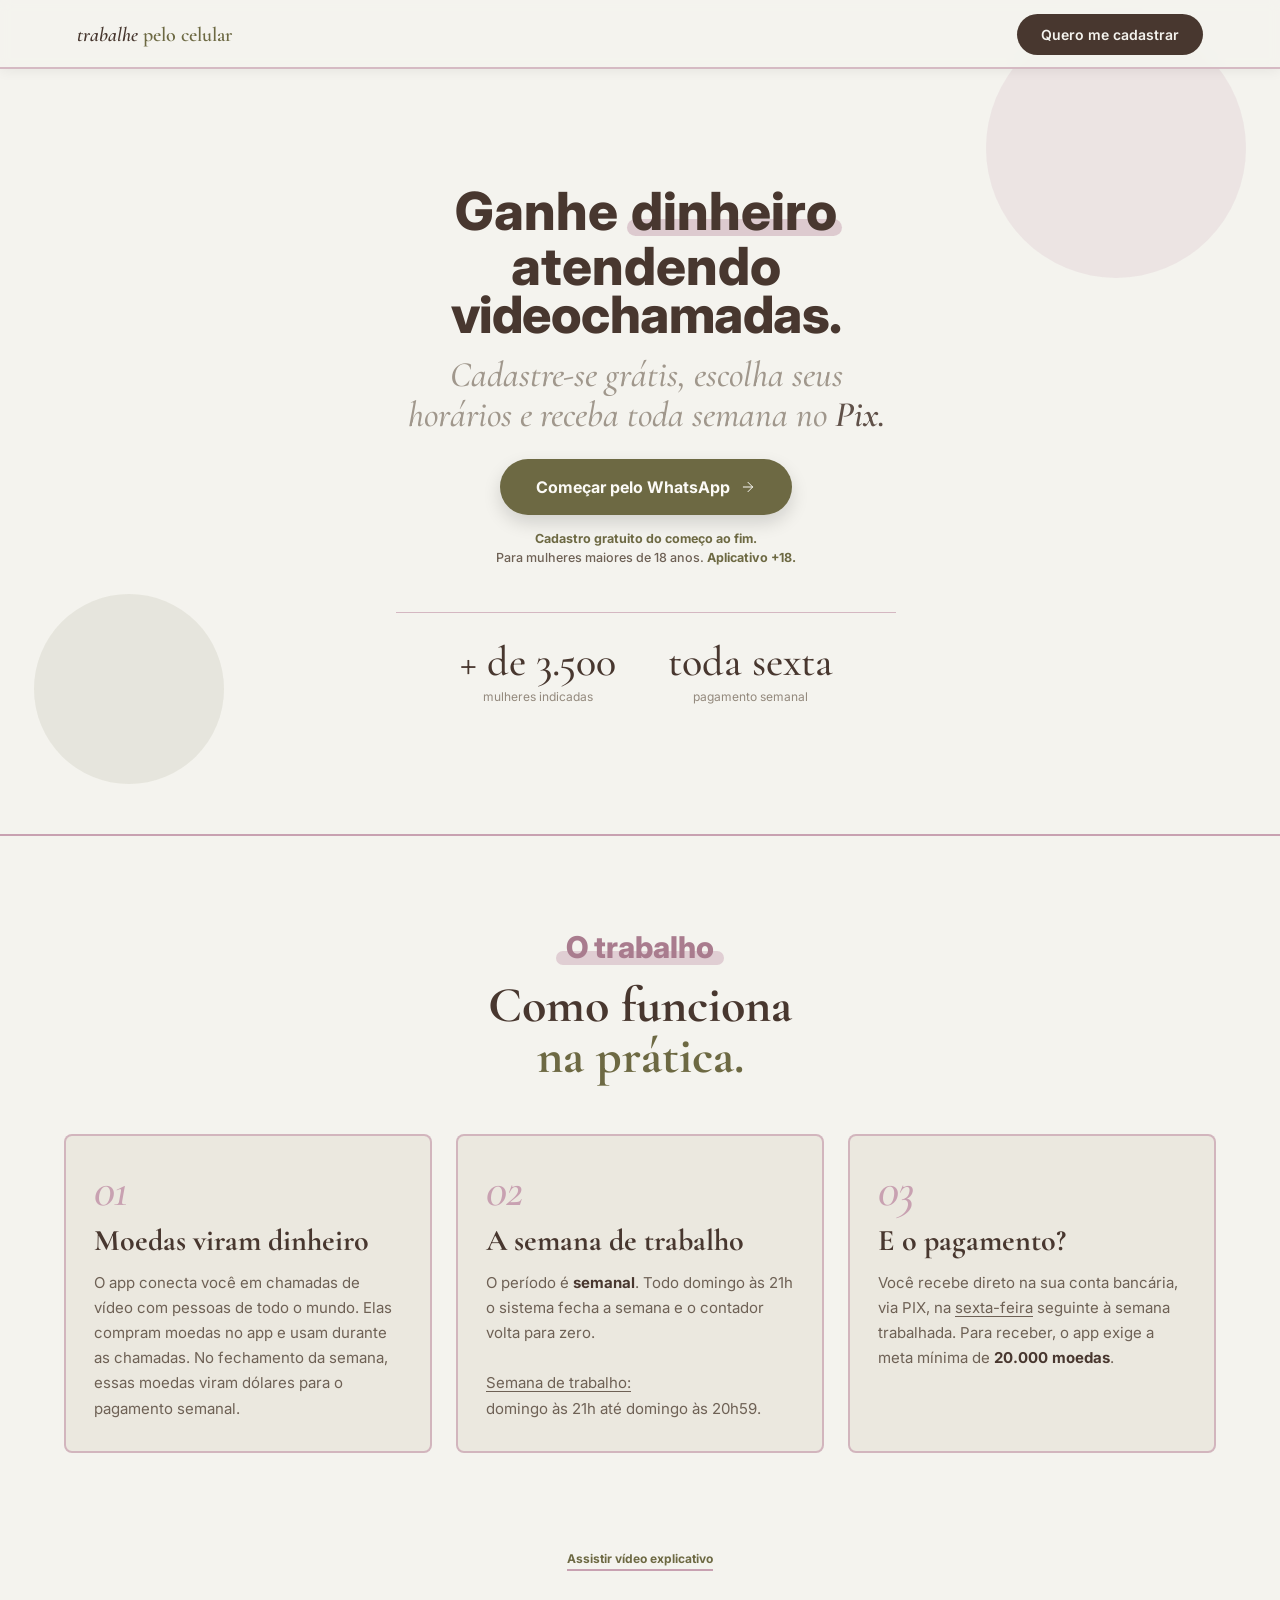
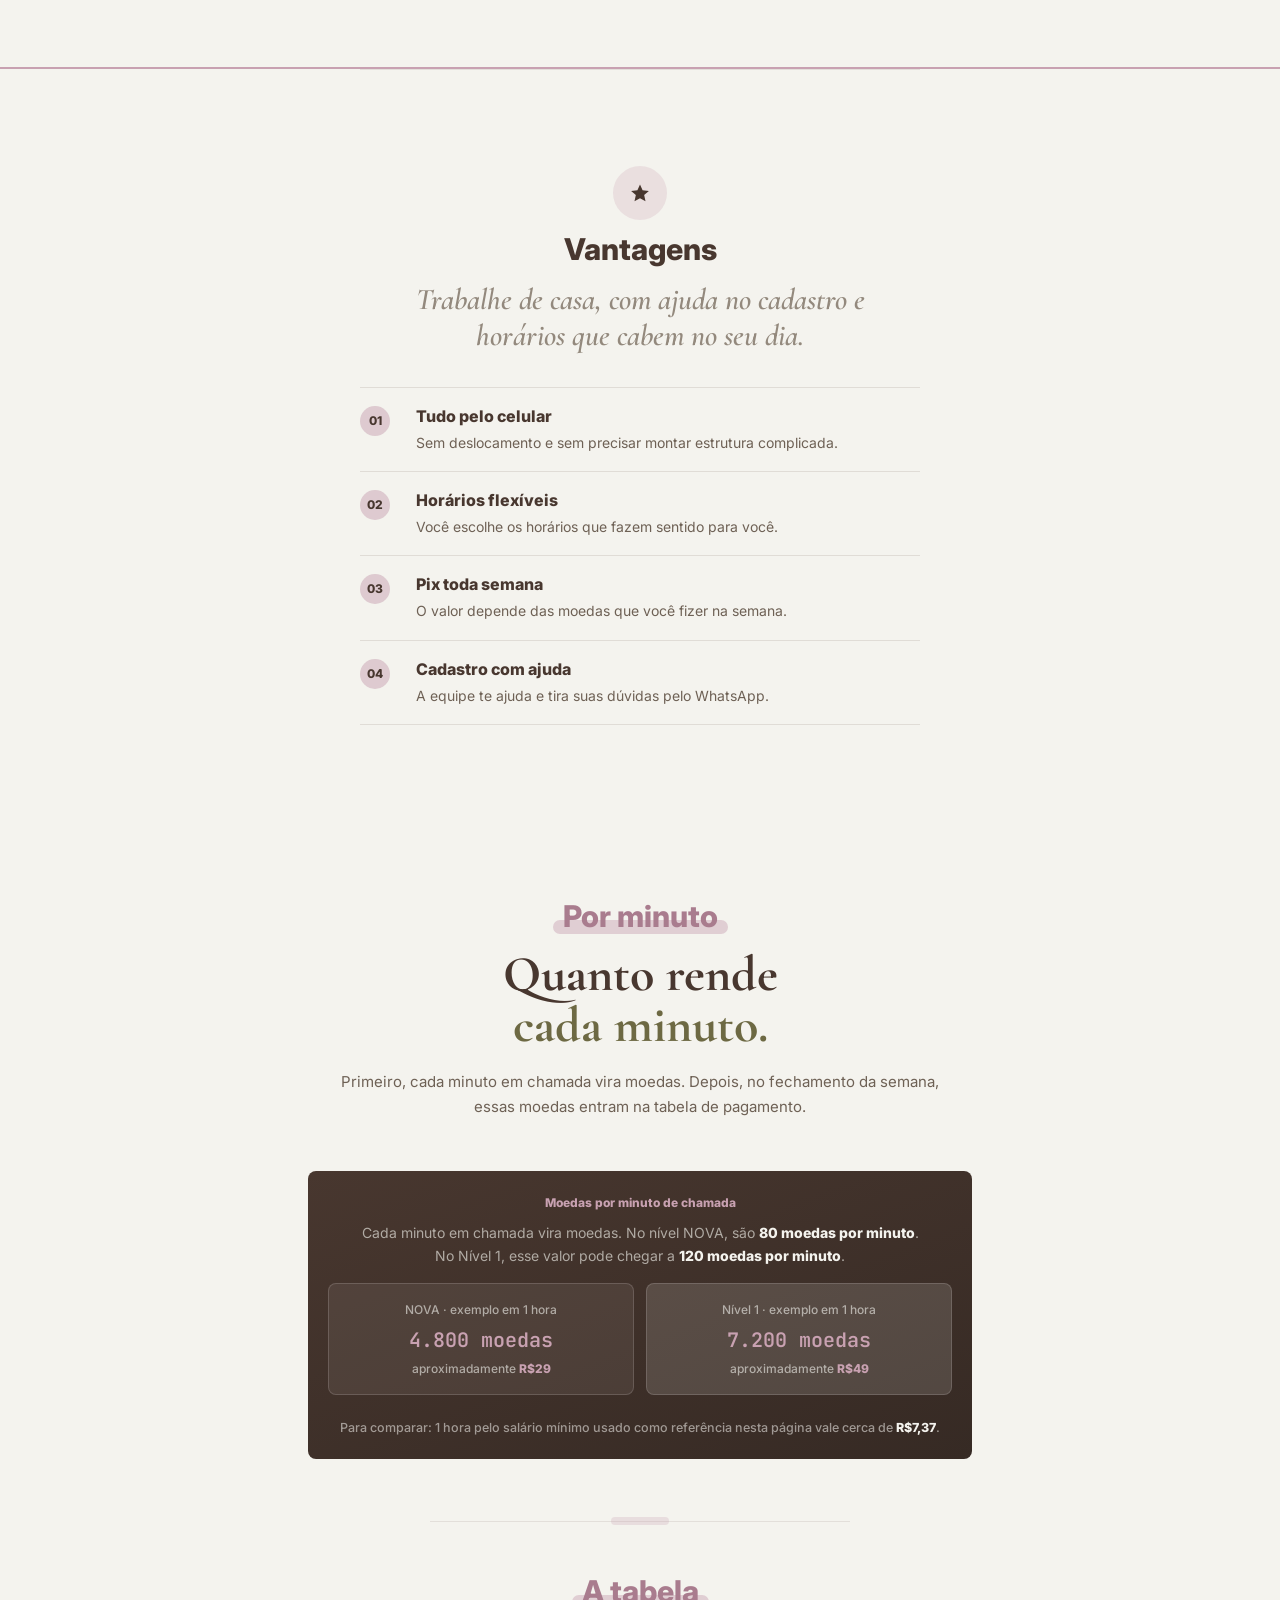
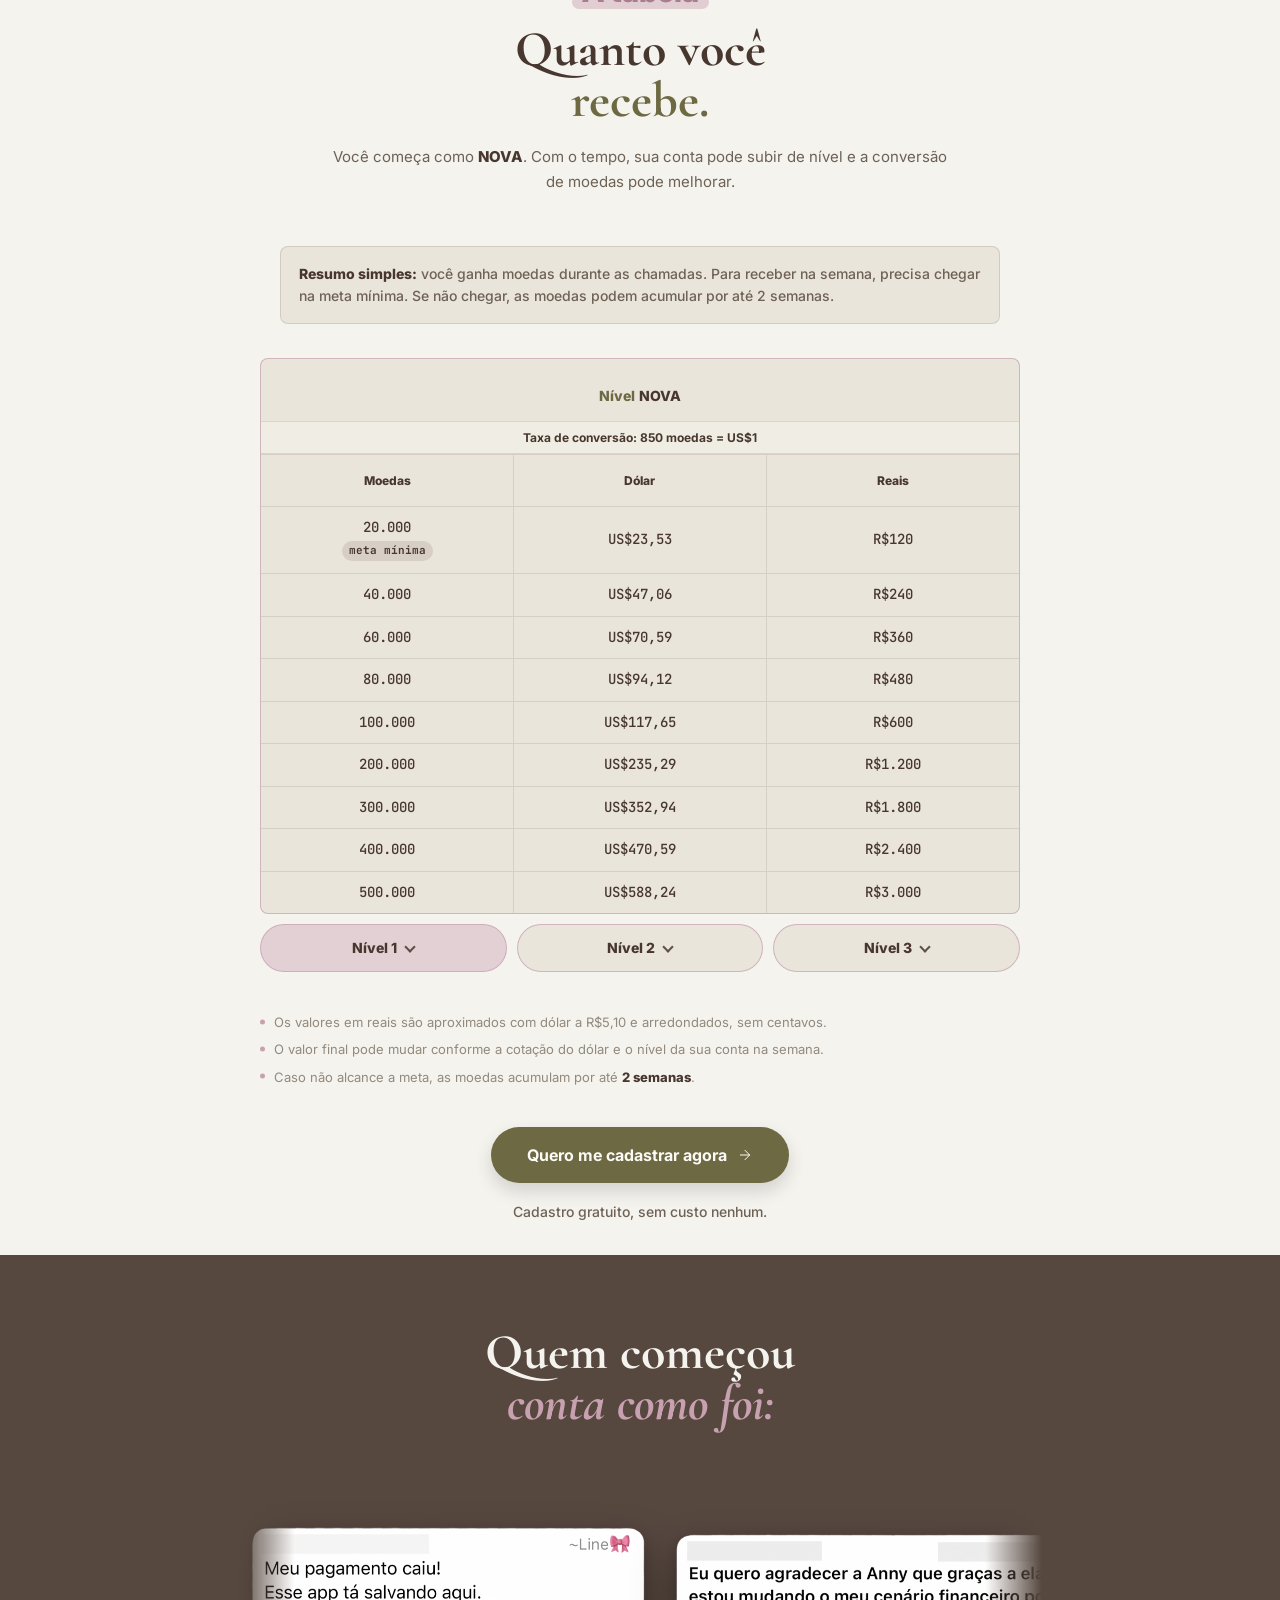
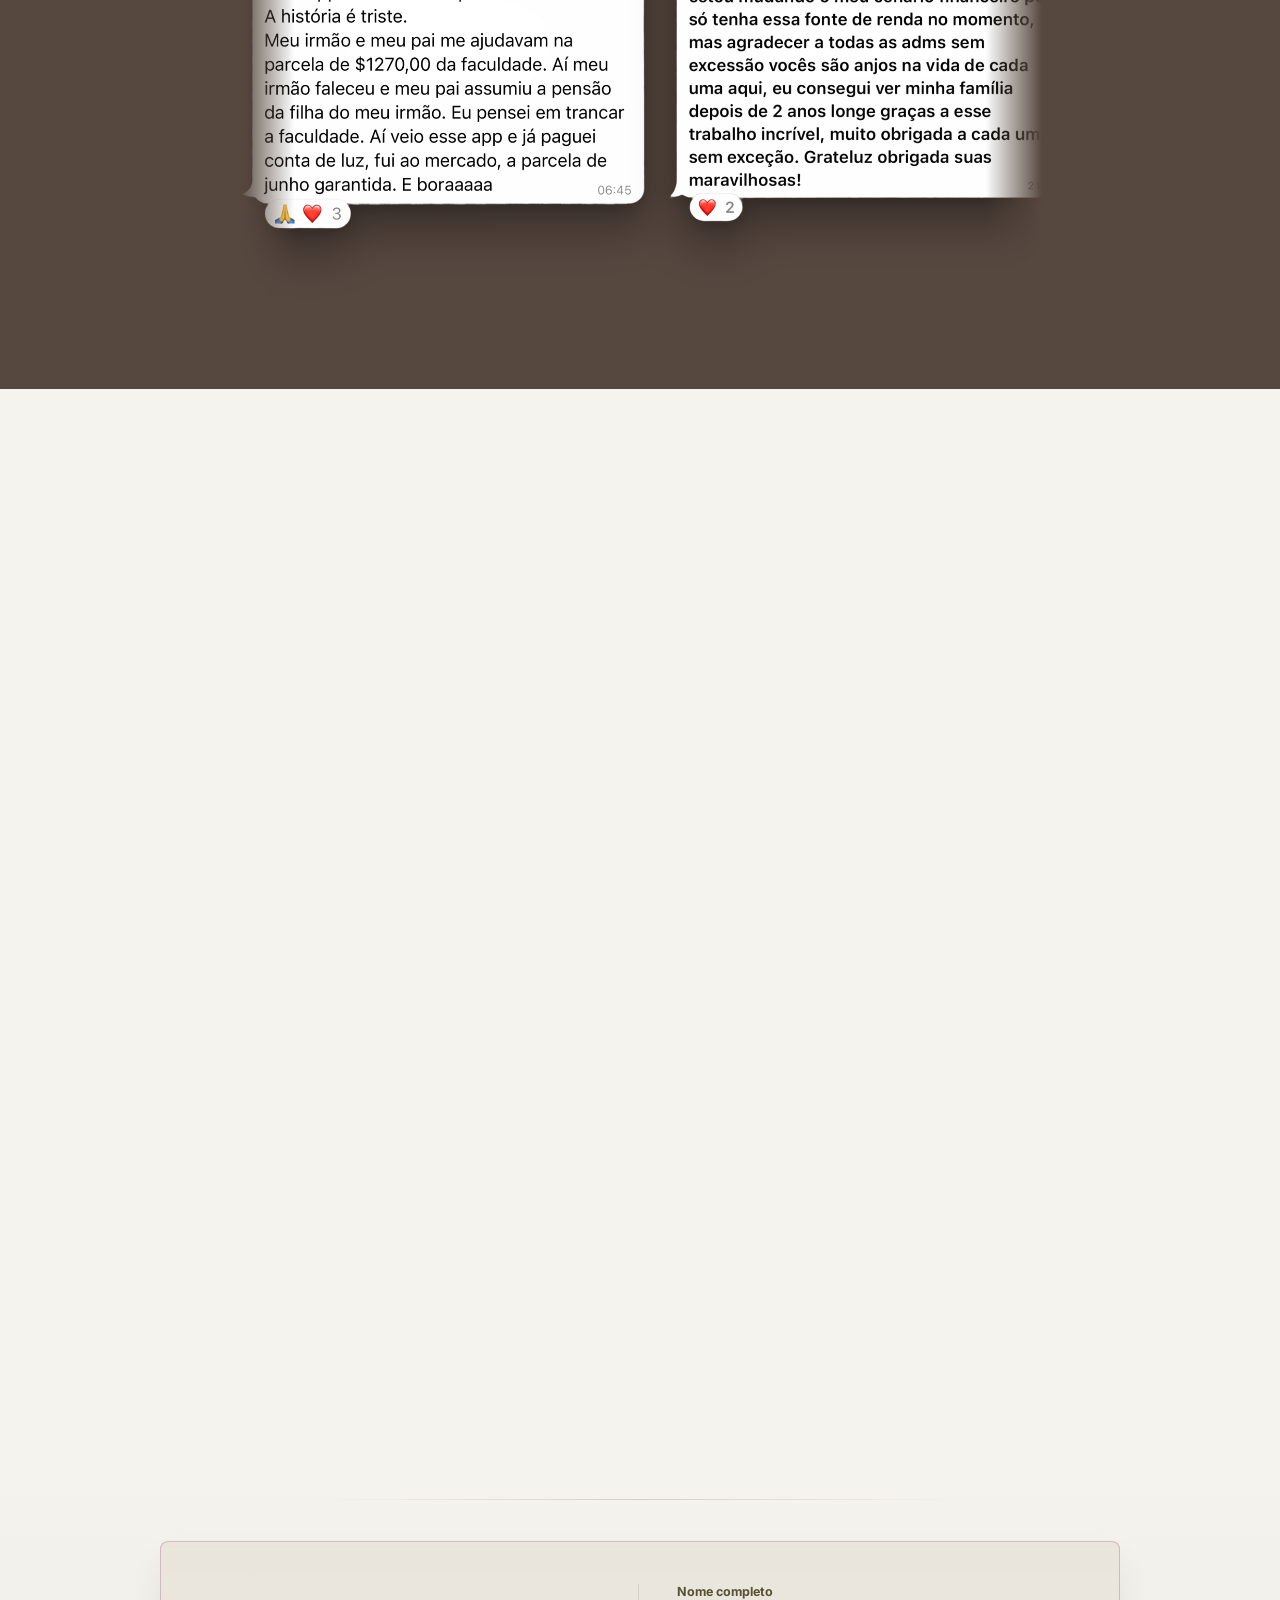
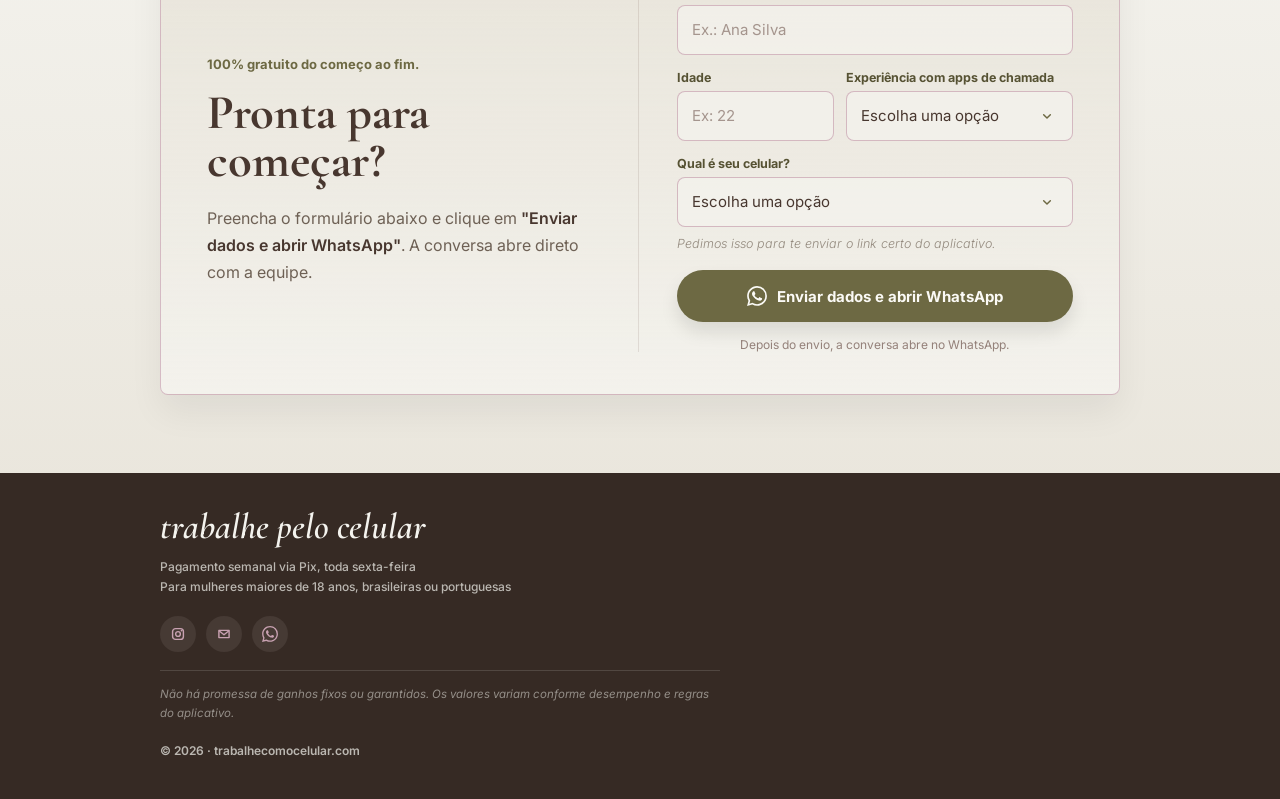
==== index.html @ 5d85db41 "Att numero b1" ====
<!doctype html>
<html lang="pt-BR">
  <head>
    <script
      async
      src="https://www.googletagmanager.com/gtag/js?id=G-WEP2D02X35"
    ></script>
    <script>
      window.dataLayer = window.dataLayer || [];
      function gtag() {
        dataLayer.push(arguments);
      }
      gtag("js", new Date());

      gtag("config", "G-WEP2D02X35");
    </script>
    <meta charset="UTF-8" />
    <meta name="viewport" content="width=device-width, initial-scale=1.0" />
    <title>Trabalhe pelo celular | Agência Zara</title>
    <meta
      name="description"
      content="Entenda como funciona o trabalho pelo celular no Yaar e LivU, quais são os requisitos e como se cadastrar pela Agência Zara."
    />
    <meta name="robots" content="index, follow" />
    <meta
      name="keywords"
      content="Yaar, LivU, trabalho pelo celular, ganhar dinheiro online, Agência Zara"
    />
    <link rel="canonical" href="https://trabalhecomocelular.com/" />
    <!-- Open Graph (preview WhatsApp/Facebook) -->
    <meta property="og:title" content="Trabalhe pelo celular | Agência Zara" />
    <meta
      property="og:description"
      content="Entenda o trabalho pelo celular no Yaar e LivU e veja como começar com a Agência Zara."
    />
    <meta property="og:type" content="website" />
    <meta property="og:url" content="https://trabalhecomocelular.com/" />
    <meta
      property="og:image"
      content="https://trabalhecomocelular.com/og-preview-celular-20260730.png"
    />
    <meta property="og:image:width" content="1672" />
    <meta property="og:image:height" content="941" />
    <meta property="og:image:type" content="image/png" />
    <meta
      property="og:image:alt"
      content="Mulher segurando um celular em fundo neutro."
    />
    <!-- preconnect reduz RTT de ~300ms em mobile -->
    <link rel="preconnect" href="https://fonts.googleapis.com" />
    <link rel="preconnect" href="https://fonts.gstatic.com" crossorigin />
    <!-- Inter: substitui Poppins na camada visual. JetBrains Mono: números/valores. -->
    <!-- font-display=swap: texto visível imediatamente com fallback -->
    <link
      href="https://fonts.googleapis.com/css2?family=Cormorant+Garamond:ital,wght@0,500;0,600;0,700;1,500;1,600&family=Inter:ital,wght@0,300;0,400;0,500;0,600;0,700;0,800;1,300&family=JetBrains+Mono:wght@500;600&display=swap"
      rel="stylesheet"
    />
    <style>
      *,
      *::before,
      *::after {
        margin: 0;
        padding: 0;
        box-sizing: border-box;
      }

      :root {
        --palette-porcelain: #f4f3ee;
        --palette-linen: #e2dccf;
        --palette-taupe: #c8a1b1;
        --palette-wine: #6d6943;
        --palette-charcoal: #48372f;
        --palette-charcoal-deep: #362a24;
        --palette-lavender-deep: #a97c8e;
        --palette-paper: #fbfaf6;
        --on-wine: #fbfaf6;
        --mother-earth: var(--palette-charcoal);
        --lucky-dice: var(--palette-porcelain);
        --something-blue: var(--palette-linen);
        --the-bay: var(--palette-linen);
        --walking-vinnie: var(--palette-taupe);
        --green-bg: var(--lucky-dice);
        --green-light: var(--walking-vinnie);
        --green: var(--palette-wine);
        --green-dark: #565233;
        --green-deep: var(--mother-earth);
        --white: var(--palette-porcelain);
        --beige: var(--lucky-dice);
        --beige-border: var(--walking-vinnie);
        --coal: var(--mother-earth);
        --mid: #6e6155;
        --light: #93897d;
        --border: var(--walking-vinnie);
        --card-bg: var(--palette-porcelain);
        /* aliases para compatibilidade */
        --cream: var(--lucky-dice);
        --cream-d: var(--walking-vinnie);
        --dark: var(--mother-earth);
        --accent: var(--green);
        --accent-hover: var(--green-dark);
        --pix-green: var(--mother-earth);
        --accent-soft: var(--the-bay);
        --blue-soft: var(--something-blue);
        --font-body: "Inter", sans-serif;
        --font-display: "Cormorant Garamond", Georgia, serif;
        --font-mono: "JetBrains Mono", monospace;
        --type-eyebrow: 12px;
        --type-small: 13px;
        --type-body-sm: 14px;
        --type-body: 15px;
        --type-body-lg: 16px;
        --type-subtitle: clamp(16px, 2.1vw, 20px);
        --type-card-title: clamp(22px, 3.5vw, 30px);
        --type-kicker: 30px;
        --type-section-title: clamp(32px, 4vw, 50px);
        --type-button: 16px;
        --leading-body: 1.68;
        --leading-tight: 1.25;
        --topbar-z: 1000;
      }

      @media (prefers-reduced-motion: no-preference) {
        html {
          scroll-behavior: smooth;
        }
      }

      body {
        background: var(--green-bg);
        color: var(--coal);
        font-family: var(--font-body);
        font-weight: 400;
        font-size: var(--type-body-lg);
        line-height: 1.6;
      }

      .skip-nav {
        position: fixed;
        top: 10px;
        left: 10px;
        z-index: 10000;
        padding: 10px 14px;
        border-radius: 8px;
        background: var(--mother-earth);
        color: var(--white);
        font-size: 13px;
        font-weight: 700;
        text-decoration: none;
        transform: translateY(-160%);
        transition: transform 0.2s ease;
      }

      .skip-nav:focus-visible {
        transform: translateY(0);
        outline: 3px solid var(--the-bay);
        outline-offset: 3px;
      }

      .page-wrap {
        overflow-x: hidden;
      }

      #main:focus {
        outline: none;
      }

      .serif {
        font-family: var(--font-display);
      }

      h1,
      h2,
      h3 {
        font-family: var(--font-display);
        font-weight: 600;
        line-height: 1.15;
        letter-spacing: 0;
      }

      .tag {
        font-family: var(--font-body);
        font-size: var(--type-eyebrow);
        font-weight: 600;
        letter-spacing: 0;
        text-transform: none;
        color: var(--palette-wine);
        display: block;
        margin-bottom: 12px;
      }

      .tag-dark {
        color: rgba(255, 255, 255, 0.6);
      }

      .hero-video-link {
        width: fit-content;
        display: inline-flex;
        align-items: center;
        gap: 8px;
        margin-bottom: 18px;
        padding: 0;
        color: var(--palette-wine);
        background: none;
        border: none;
        border-bottom: 2px solid var(--something-blue);
        cursor: pointer;
        font-family: var(--font-body);
        font-size: 12px;
        font-weight: 700;
        letter-spacing: 0;
        line-height: 1.7;
        text-transform: none;
      }

      .hero-video-link:hover {
        color: var(--green);
        border-bottom-color: var(--green-dark);
      }

      .hero-video-link:focus-visible,
      button:focus-visible,
      a:focus-visible,
      summary:focus-visible {
        outline: 3px solid rgba(79, 133, 168, 0.48);
        outline-offset: 4px;
      }

      .hero-video-link-after {
        margin-top: 18px;
        margin-bottom: 0;
      }

      .mid-cta .hero-video-link {
        margin-top: 16px;
        margin-bottom: 0;
      }

      .hero-kicker {
        width: fit-content;
        display: none;
        font-family: var(--font-display);
        font-style: italic;
        font-size: 22px;
        font-weight: 600;
        color: var(--green);
        margin-bottom: 18px;
        letter-spacing: 0;
      }

      .typewriter-text {
        display: inline-block;
        max-width: 0;
        overflow: hidden;
        white-space: nowrap;
        border-right: 1px solid currentColor;
        animation:
          typewriterReveal 1.15s steps(10, end) 0.55s forwards,
          typewriterCaret 720ms steps(1, end) 0.55s infinite;
      }

      @keyframes typewriterReveal {
        to {
          max-width: 10ch;
        }
      }

      @keyframes typewriterCaret {
        50% {
          border-right-color: transparent;
        }
      }

      .deco {
        display: none;
      }

      .deco-dark {
        display: none;
      }

      .divider {
        width: 100%;
        height: 2px;
        background: var(--border);
      }

      .divider-soft {
        width: min(78%, 560px);
        height: 1px;
        margin: 0 auto;
        background: rgba(81, 50, 41, 0.1);
      }

      .divider-dark {
        background: rgba(255, 255, 255, 0.08);
      }

      /* NAV */
      #topnav {
        position: -webkit-sticky;
        position: fixed;
        top: 0;
        top: env(safe-area-inset-top, 0px);
        left: 0;
        right: 0;
        width: 100%;
        z-index: 9999;
        isolation: isolate;
        display: flex;
        align-items: center;
        justify-content: space-between;
        padding: 14px 40px 12px;
        padding-top: max(14px, env(safe-area-inset-top));
        background: var(--white);
        border-bottom: 2px solid var(--border);
        box-shadow: 0 2px 12px rgba(0, 0, 0, 0.06);
        -webkit-transform: translateZ(0);
        transform: translateZ(0);
        -webkit-backface-visibility: hidden;
        backface-visibility: hidden;
      }

      .nav-logo {
        font-family: var(--font-display);
        font-style: italic;
        font-size: 20px;
        font-weight: 600;
        color: var(--green-deep);
        letter-spacing: 0;
      }

      .nav-logo em {
        font-style: normal;
        color: var(--green);
      }

      .nav-cta {
        font-family: var(--font-body);
        font-size: 14px;
        font-weight: 600;
        letter-spacing: 0;
        text-transform: none;
        color: var(--white);
        background: var(--green);
        border: none;
        padding: 12px 24px;
        border-radius: 999px;
        cursor: pointer;
        transition: background 0.2s;
      }

      .nav-cta:hover {
        background: var(--green-dark);
      }

      @media (max-width: 900px) {
        #topnav {
          padding: 18px 18px 16px;
        }
        .nav-logo {
          font-size: 18px;
        }
        .nav-cta {
          font-size: 12px;
          padding: 10px 16px;
          border-radius: 999px;
          white-space: nowrap;
        }
      }

      /* HERO */
      .hero {
        min-height: auto;
        display: grid;
        grid-template-columns: 1fr;
        padding-top: 90px;
        position: relative;
        z-index: 0;
      }

      .hero-left {
        background: var(--white);
        display: flex;
        flex-direction: column;
        justify-content: center;
        align-items: center;
        padding: 90px 56px 52px;
        position: relative;
        z-index: 0;
      }

      .hero-copy {
        width: min(100%, 720px);
        margin: 0 auto;
        display: flex;
        flex-direction: column;
        align-items: center;
        text-align: center;
      }

      .hero-left::before {
        content: "";
        position: absolute;
        top: -40px;
        right: -30px;
        width: clamp(140px, 22vw, 260px);
        height: clamp(140px, 22vw, 260px);
        border-radius: 50%;
        background: rgba(200, 161, 177, 0.18);
        z-index: -1;
        pointer-events: none;
      }

      .hero-left::after {
        content: "";
        position: absolute;
        bottom: -30px;
        left: -30px;
        width: clamp(110px, 16vw, 190px);
        height: clamp(110px, 16vw, 190px);
        border-radius: 50%;
        background: rgba(109, 105, 67, 0.1);
        z-index: -1;
        pointer-events: none;
      }

      .hero-title {
        font-size: clamp(32px, 4.2vw, 54px);
        margin-bottom: 20px;
        color: var(--coal);
        font-family: var(--font-body);
        font-weight: 800;
        line-height: 1.05;
        letter-spacing: 0;
        max-width: 640px;
        margin-left: auto;
        margin-right: auto;
      }

      .hero-title-line,
      .hero-title-main-line,
      .hero-title-mix-line,
      .hero-title-action {
        display: block;
      }

      .hero-title-main-line,
      .hero-title-line,
      .hero-title-mix-line {
        width: fit-content;
        margin-right: auto;
        margin-left: auto;
        white-space: nowrap;
      }

      .hero-title-mix-line {
        display: flex;
        align-items: baseline;
        justify-content: center;
        gap: 0.2em;
        margin-top: -0.06em;
        margin-bottom: -0.04em;
      }

      .hero-title-action {
        display: inline-block;
        font-family: var(--font-display);
        font-size: clamp(42px, 4.5vw, 66px);
        font-style: italic;
        font-weight: 700;
        line-height: 0.76;
        color: var(--mid);
      }

      .hero-title-soft {
        font-family: var(--font-display);
        font-size: clamp(42px, 4.5vw, 66px);
        font-style: italic;
        font-weight: 700;
        line-height: 0.76;
        color: var(--mid);
      }

      .hero-title-strong {
        font-weight: 800;
      }

      .hero-title-accent {
        display: inline-block;
        position: relative;
        z-index: 0;
        font-family: var(--font-body);
        font-size: 1em;
        font-style: normal;
        font-weight: 800;
        line-height: inherit;
        color: var(--coal);
        margin-left: 0.06em;
      }

      .hero-title-accent::after {
        content: "";
        position: absolute;
        left: -0.08em;
        right: -0.08em;
        bottom: 0.06em;
        z-index: -1;
        height: 0.32em;
        border-radius: 999px;
        background: var(--the-bay);
      }

      .hero-title-main-line + .hero-title-line {
        margin-top: 0.08em;
      }

      .hero-title-fluid {
        width: min(100%, 620px);
        white-space: normal;
        text-wrap: balance;
      }

      .hero-title-compact-line {
        line-height: 0.9;
      }

      .hero-title-video-line {
        font-size: 0.98em;
        letter-spacing: -0.01em;
      }

      .hero-title em {
        font-family: var(--font-display);
        font-style: italic;
        color: var(--mid);
        display: block;
        font-weight: 500;
        font-size: clamp(20px, 2.35vw, 31px);
        margin: 17px auto 0;
        line-height: 1.12;
        max-width: 480px;
        opacity: 0.86;
      }

      .hero-sub-line {
        display: block;
        width: fit-content;
        max-width: 100%;
        margin-right: auto;
        margin-left: auto;
        white-space: nowrap;
      }

      .hero-sub-text {
        white-space: normal;
        text-wrap: balance;
      }

      .hero-sub-strong {
        color: var(--coal);
        font-weight: 600;
      }

      .hero-body {
        font-size: var(--type-body-lg);
        color: var(--mid);
        max-width: 420px;
        margin-left: auto;
        margin-right: auto;
        margin-bottom: 32px;
        line-height: 1.7;
      }

      .btn-primary {
        display: inline-flex;
        align-items: center;
        justify-content: center;
        gap: 10px;
        font-family: var(--font-body);
        font-size: var(--type-button);
        font-weight: 700;
        letter-spacing: 0;
        text-transform: none;
        color: var(--white);
        background: var(--green);
        padding: 18px 36px;
        border-radius: 999px;
        text-decoration: none;
        border: none;
        cursor: pointer;
        transition: all 0.2s ease;
        width: fit-content;
        box-shadow: 0 8px 18px rgba(0, 0, 0, 0.14);
      }

      .btn-primary:hover {
        background: var(--green-dark);
        box-shadow: 0 10px 22px rgba(0, 0, 0, 0.16);
        transform: translateY(-1px);
      }

      .btn-primary svg {
        transition: transform 0.2s;
      }

      .btn-primary:hover svg {
        transform: translateX(4px);
      }

      .free-note {
        max-width: 390px;
        margin: 14px auto 0;
        color: var(--mid);
        font-size: 12.5px;
        font-weight: 500;
        line-height: 1.55;
        text-align: center;
      }

      .free-note strong {
        color: var(--green);
        font-weight: 700;
      }

      .adult-note {
        color: #9b3f32;
        font-weight: 700;
      }

      .hero-proof {
        margin-top: 40px;
        padding-top: 32px;
        padding-right: 12px;
        padding-left: 12px;
        border-top: 1px solid var(--border);
        display: flex;
        justify-content: center;
        gap: 40px;
        text-align: center;
      }

      .hero-proof > div {
        display: flex;
        flex-direction: column;
        align-items: center;
      }

      .hero-scroll-cue {
        display: none;
      }

      #como-funciona {
        scroll-margin-top: 76px;
      }

      .proof-num {
        font-family: var(--font-display);
        font-size: 32px;
        font-weight: 500;
        color: var(--coal);
        line-height: 1;
        display: block;
      }

      .proof-label {
        font-size: 12px;
        font-weight: 400;
        color: var(--light);
        letter-spacing: 0;
        display: block;
        margin-top: 4px;
        text-align: center;
      }

      /* SECTIONS */
      section {
        padding: 80px 64px;
      }

      .section-inner {
        max-width: 1100px;
        margin: 0 auto;
      }

      .section-header {
        margin-bottom: 48px;
      }

      .section-title {
        font-size: var(--type-section-title);
        color: var(--coal);
        font-family: var(--font-display);
        font-weight: 700;
        line-height: 1.02;
        letter-spacing: 0;
      }

      .section-title em {
        font-style: normal;
        color: var(--green);
      }

      .section-title-light em {
        color: var(--the-bay);
      }

      .section-title-light {
        color: var(--white);
      }

      /* COMO FUNCIONA */
      .how {
        background: var(--white);
        border-top: 2px solid var(--border);
        border-bottom: 2px solid var(--border);
        padding-top: 96px;
        padding-bottom: 96px;
      }

      .work-info {
        max-width: 980px;
      }

      .work-info-header {
        text-align: center;
        margin-bottom: 52px;
      }

      .work-brush {
        position: relative;
        display: inline-block;
        font-family: var(--font-body);
        font-size: var(--type-kicker);
        font-weight: 800;
        color: var(--palette-lavender-deep);
        line-height: 1;
        margin-bottom: 18px;
        z-index: 1;
      }

      .work-brush::after {
        content: "";
        position: absolute;
        left: -10px;
        right: -10px;
        bottom: -3px;
        height: 14px;
        background: var(--walking-vinnie);
        border-radius: 999px;
        z-index: -1;
        opacity: 0.9;
      }

      /* COMO FUNCIONA — cards originais */
      .work-info-grid {
        display: grid;
        grid-template-columns: repeat(3, minmax(0, 1fr));
        gap: 24px;
      }

      .work-info-card {
        padding: 30px 28px;
        background: var(--lucky-dice);
        border-radius: 8px;
        border: 2px solid var(--border);
        text-align: left;
      }

      .work-info-card::before {
        content: none;
      }

      .work-info-card-blue,
      .work-info-card-green,
      .work-info-card-yellow {
        background: var(--lucky-dice);
        border-color: var(--border);
      }

      .work-info-num {
        font-family: var(--font-display);
        font-style: italic;
        font-size: 48px;
        font-weight: 500;
        color: var(--palette-taupe);
        letter-spacing: -0.02em;
        line-height: 1;
        text-transform: none;
        margin-bottom: 10px;
        display: block;
      }

      .work-info-card h3 {
        font-family: var(--font-display);
        font-size: var(--type-card-title);
        font-weight: 700;
        color: var(--coal);
        line-height: 1.12;
        margin-bottom: 12px;
      }

      .work-info-card p {
        font-size: var(--type-body);
        font-weight: 400;
        color: var(--mid);
        line-height: var(--leading-body);
      }

      .work-info-card strong {
        color: var(--coal);
        font-weight: 700;
      }

      .work-info-card u {
        text-underline-offset: 3px;
        text-decoration-thickness: 1px;
      }

      /* POR QUE */
      .why-section {
        background: var(--white);
        padding: 96px 64px 96px;
      }

      .why-inner {
        max-width: 720px;
        margin: 0 auto;
        text-align: center;
      }

      .why-visual {
        width: 54px;
        height: 54px;
        display: grid;
        place-items: center;
        margin: 0 auto 14px;
        border-radius: 50%;
        background: rgba(252, 230, 183, 0.44);
        color: var(--coal);
      }

      .why-visual svg {
        width: 28px;
        height: 28px;
      }

      .why-title {
        width: fit-content;
        position: relative;
        z-index: 0;
        margin: 0 auto 18px;
        color: var(--mother-earth);
        font-family: var(--font-body);
        font-size: var(--type-kicker);
        font-weight: 800;
        line-height: 1;
      }

      .why-heading {
        max-width: 480px;
        margin: 0 auto 34px;
        color: var(--mid);
        font-family: var(--font-display);
        font-size: clamp(22px, 2.7vw, 30px);
        font-style: italic;
        font-weight: 600;
        line-height: 1.18;
      }

      .why-list {
        max-width: 560px;
        display: grid;
        grid-template-columns: 1fr;
        gap: 0;
        margin: 0 auto;
        padding: 0;
        list-style: none;
        text-align: left;
      }

      .why-list li {
        display: grid;
        grid-template-columns: 42px minmax(0, 1fr);
        gap: 14px;
        align-items: start;
        padding: 18px 0;
        border-bottom: 1px solid rgba(81, 50, 41, 0.12);
      }

      .why-list li::before {
        content: none;
      }

      .why-list li:first-child {
        border-top: 1px solid rgba(81, 50, 41, 0.12);
      }

      .why-index {
        display: inline-flex;
        align-items: center;
        justify-content: center;
        width: 30px;
        height: 30px;
        border-radius: 999px;
        background: var(--the-bay);
        color: var(--mother-earth);
        font-size: 12px;
        font-weight: 800;
        line-height: 1;
      }

      .why-list strong {
        display: block;
        margin-bottom: 6px;
        color: var(--coal);
        font-size: var(--type-body-lg);
        font-weight: 800;
        line-height: var(--leading-tight);
      }

      .why-list li div span {
        display: block;
        color: var(--mid);
        font-size: var(--type-body-sm);
        line-height: 1.52;
      }

      /* GANHOS */
      .earnings {
        background: var(--white);
        border-top: 2px solid var(--border);
        border-bottom: 2px solid var(--border);
      }

      .earnings-hourly {
        border-top: 0;
        border-bottom: 0;
        padding-bottom: 44px;
      }

      .salary-table-section {
        border-top: 0;
        border-bottom: 0;
        padding-top: 54px;
        padding-bottom: 0;
      }

      .section-soft-separator {
        position: relative;
        width: min(72%, 420px);
        height: 1px;
        margin: 0 auto;
        background: rgba(81, 50, 41, 0.1);
      }

      .section-soft-separator::after {
        content: "";
        position: absolute;
        left: 50%;
        top: 50%;
        width: 58px;
        height: 8px;
        border-radius: 999px;
        background: var(--walking-vinnie);
        opacity: 0.55;
        transform: translate(-50%, -50%);
      }

      .salary-info {
        max-width: 980px;
      }

      .salary-info .section-title {
        margin-bottom: 18px;
      }

      .earnings-cards {
        display: flex;
        flex-direction: column;
        gap: 16px;
      }

      .salary-intro {
        max-width: 620px;
        margin: 0 auto;
        font-size: var(--type-body);
        color: var(--mid);
        line-height: var(--leading-body);
      }

      .salary-intro strong {
        color: var(--coal);
        font-weight: 800;
      }

      .salary-simple-summary {
        max-width: 720px;
        margin: 0 auto 18px;
        padding: 16px 18px;
        border: 1px solid rgba(81, 50, 41, 0.14);
        border-radius: 8px;
        background: rgba(252, 230, 183, 0.44);
        color: var(--mid);
        font-size: 14px;
        font-weight: 500;
        line-height: 1.58;
        text-align: left;
      }

      .salary-simple-summary strong {
        color: var(--coal);
        font-weight: 800;
      }

      .e-card {
        padding: 24px 28px;
        border: 2px solid var(--border);
        border-radius: 12px;
        background: var(--lucky-dice);
        transition:
          transform 0.2s ease,
          border-color 0.2s ease,
          background 0.2s ease;
        cursor: default;
      }

      .e-card:hover {
        transform: translateY(-4px);
        border-color: var(--walking-vinnie);
        background: var(--white);
      }

      .e-card-highlight {
        background: var(--the-bay);
        border-color: rgba(81, 50, 41, 0.18);
      }

      .e-card-highlight:hover {
        background: #f0dbe2;
        border-color: rgba(81, 50, 41, 0.28);
      }

      .e-val {
        font-family: var(--font-mono);
        font-size: 26px;
        font-weight: 600;
        color: var(--coal);
        line-height: 1;
        display: block;
        margin-bottom: 4px;
      }

      .e-label {
        font-size: var(--type-small);
        font-weight: 500;
        color: var(--mid);
        letter-spacing: 0;
      }

      .e-badge {
        display: inline-block;
        margin-top: 8px;
        font-size: 12px;
        font-weight: 600;
        letter-spacing: 0;
        text-transform: none;
        color: var(--green);
        background: rgba(85, 90, 57, 0.1);
        border: 1px solid rgba(85, 90, 57, 0.22);
        padding: 4px 12px;
        border-radius: 20px;
      }

      .earnings-note {
        margin-top: 20px;
        padding: 16px 20px;
        border-left: 3px solid var(--green);
        background: var(--lucky-dice);
        border-radius: 0 8px 8px 0;
      }

      .earnings-note p {
        font-size: var(--type-body-sm);
        font-weight: 400;
        color: var(--mid);
        line-height: var(--leading-body);
      }

      .earnings-note strong {
        color: var(--coal);
        font-weight: 600;
      }

      /* FAQ */
      .faq {
        position: relative;
        background: transparent;
        border-top: 0;
        border-bottom: 0;
        padding: 84px max(64px, env(safe-area-inset-right)) 84px
          max(64px, env(safe-area-inset-left));
        /* adiar renderização até o usuário scrollar até aqui */
        content-visibility: auto;
        contain-intrinsic-size: 0 600px;
      }

      .faq .section-inner {
        position: relative;
        z-index: 1;
        width: min(100% - 24px, 820px);
        max-width: 820px;
        margin-right: auto;
        margin-left: auto;
      }

      .faq .section-header {
        margin-bottom: 38px;
        text-align: center;
      }

      .faq-list {
        display: grid;
        gap: 14px;
      }

      .faq-item {
        display: grid;
        grid-template-columns: auto minmax(0, 1fr);
        gap: 14px;
        align-items: start;
        padding: 20px 22px;
        background: var(--lucky-dice);
        border: 1px solid rgba(81, 50, 41, 0.12);
        border-radius: 8px;
      }

      .faq-number {
        display: block;
        min-width: 28px;
        margin-top: 2px;
        background: transparent;
        border: 0;
        border-radius: 0;
        color: var(--green);
        font-family: var(--font-body);
        font-size: 12px;
        font-weight: 800;
        letter-spacing: 0;
        box-shadow: none;
        transform: none;
      }

      .faq-item h3 {
        margin-bottom: 7px;
        color: var(--coal);
        font-family: var(--font-body);
        font-size: var(--type-subtitle);
        font-weight: 800;
        line-height: var(--leading-tight);
      }

      .faq-item p {
        max-width: 640px;
        color: var(--mid);
        font-size: var(--type-body);
        line-height: var(--leading-body);
      }

      .faq-item strong,
      .faq-item u {
        color: var(--coal);
        font-weight: 800;
      }

      .faq-ask {
        margin-top: 0;
        background: var(--walking-vinnie);
        border-color: transparent;
      }

      .faq-ask-head {
        margin-bottom: 12px;
      }

      .faq-ask-number {
        max-width: 82px;
        line-height: 1.25;
        text-transform: none;
      }

      .faq-ask h3 {
        margin-bottom: 5px;
        color: var(--coal);
        font-family: var(--font-body);
        font-size: var(--type-subtitle);
        font-weight: 800;
        line-height: var(--leading-tight);
      }

      .faq-ask p {
        color: var(--mid);
        font-size: var(--type-body);
        line-height: var(--leading-body);
      }

      .faq-ask-form {
        display: grid;
        grid-template-columns: minmax(0, 1fr) auto;
        gap: 8px;
        margin-top: 12px;
        padding: 8px;
        background: var(--white);
        border: 1px solid rgba(81, 50, 41, 0.16);
        border-radius: 999px;
        box-shadow: none;
      }

      .faq-ask-form input {
        width: 100%;
        min-height: 40px;
        border: none;
        background: transparent;
        color: var(--coal);
        font-family: var(--font-body);
        font-size: 14px;
        line-height: 1.6;
        padding: 0 10px;
        outline: none;
      }

      .faq-ask-form input::placeholder {
        color: rgba(81, 50, 41, 0.55);
      }

      .faq-ask-form:focus-within {
        border-color: rgba(102, 106, 69, 0.46);
        outline: 4px solid rgba(102, 106, 69, 0.14);
        outline-offset: 2px;
        box-shadow: 0 16px 38px rgba(0, 0, 0, 0.1);
      }

      .faq-ask-form button {
        min-height: 36px;
        align-self: center;
        display: inline-flex;
        align-items: center;
        justify-content: center;
        border: none;
        background: transparent;
        color: var(--mother-earth);
        cursor: pointer;
        font-family: var(--font-body);
        font-size: 12px;
        font-weight: 800;
        padding: 0 10px;
        transition:
          transform 180ms ease,
          color 180ms ease;
      }

      .faq-ai-answer button {
        border: none;
        border-radius: 999px;
        background: var(--mother-earth);
        color: var(--white);
        cursor: pointer;
        font-family: var(--font-body);
        font-size: 12px;
        font-weight: 800;
        padding: 0 15px;
        min-height: 36px;
        transition:
          transform 180ms ease,
          box-shadow 180ms ease,
          background 180ms ease;
      }

      .faq-ask-form button:hover {
        color: var(--green-dark);
        transform: translateY(-1px);
      }

      .faq-ai-answer button:hover {
        background: var(--green-dark);
        box-shadow: 0 10px 20px rgba(0, 0, 0, 0.14);
        transform: translateY(-1px);
      }

      .faq-ai-answer {
        display: none;
        margin-top: 12px;
        padding: 14px 16px;
        background: var(--white);
        border: 1px solid rgba(81, 50, 41, 0.12);
        border-radius: 12px;
        color: var(--coal);
        font-size: 13.5px;
        line-height: 1.65;
      }

      .faq-ai-answer.open {
        display: block;
      }

      .faq-ai-question {
        margin-bottom: 8px;
        color: rgba(81, 50, 41, 0.66);
        font-size: 12px;
        font-weight: 700;
      }

      .faq-ai-response {
        color: var(--coal);
        white-space: pre-line;
      }

      .faq-ai-answer button {
        margin-top: 12px;
      }

      /* FOOTER CTA */
      .footer-cta {
        position: relative;
        overflow: hidden;
        background: linear-gradient(
          180deg,
          var(--white) 0%,
          rgba(255, 253, 244, 0.96) 58%,
          rgba(244, 241, 226, 0.68) 100%
        );
        padding: 58px 64px 64px;
      }

      .footer-cta::before {
        content: "";
        position: absolute;
        top: 28px;
        left: 50%;
        width: min(74%, 420px);
        height: 1px;
        background: linear-gradient(
          90deg,
          transparent,
          rgba(81, 50, 41, 0.18),
          transparent
        );
        transform: translateX(-50%);
      }

      .footer-cta-inner {
        position: relative;
        z-index: 1;
        max-width: 540px;
        margin: 0 auto;
        display: block;
        padding: 34px 32px 32px;
        border: 1px solid rgba(81, 50, 41, 0.14);
        border-radius: 8px;
        background: linear-gradient(
          180deg,
          rgba(244, 241, 226, 0.78),
          rgba(255, 253, 244, 0.68)
        );
        box-shadow: 0 18px 34px rgba(0, 0, 0, 0.06);
        text-align: center;
      }

      .footer-kicker {
        width: fit-content;
        display: inline-block;
        margin: 0 auto 16px;
        min-width: 29ch;
        padding: 0;
        border: 0;
        background: transparent;
        color: var(--green);
        font-size: 13px;
        font-weight: 700;
        letter-spacing: 0;
        line-height: 1.35;
        text-transform: none;
      }

      .footer-title {
        position: relative;
        z-index: 0;
        width: fit-content;
        font-size: var(--type-section-title);
        color: var(--coal);
        margin: 0 auto;
        font-family: var(--font-display);
        font-weight: 700;
        line-height: 1.02;
        letter-spacing: 0;
      }

      .footer-title em {
        font-style: normal;
        color: var(--green);
      }

      .footer-body {
        font-size: var(--type-body-lg);
        font-weight: 400;
        color: var(--mid);
        max-width: 500px;
        margin: 16px auto 0;
        line-height: var(--leading-body);
      }

      .footer-body strong {
        color: var(--coal);
        font-weight: 600;
      }

      .footer-free-note {
        max-width: 430px;
        margin: 14px auto 0;
        color: rgba(81, 50, 41, 0.62);
        font-size: 12px;
        font-style: italic;
        font-weight: 400;
        line-height: 1.6;
      }

      .footer-free-note strong {
        color: var(--green);
        font-style: normal;
        font-weight: 600;
      }

      .footer-lead-form > .footer-free-note {
        max-width: 360px;
        margin: -14px auto 0;
        text-align: center;
      }

      .footer-action {
        display: flex;
        flex-direction: column;
        align-items: center;
        gap: 14px;
        margin-top: 36px;
      }

      .footer-lead-form {
        width: 100%;
        display: grid;
        gap: 15px;
        margin: 22px auto 0;
        padding: 0;
        border: 0;
        border-radius: 0;
        background: transparent;
        box-shadow: none;
        text-align: left;
      }

      .footer-form-row {
        display: grid;
        gap: 6px;
      }

      .footer-form-grid {
        display: grid;
        grid-template-columns: 0.82fr 1.18fr;
        gap: 12px;
      }

      .footer-lead-form label {
        color: var(--green-dark);
        font-size: 12.5px;
        font-weight: 700;
        letter-spacing: 0;
        line-height: 1.2;
        text-transform: none;
      }

      .footer-lead-form input,
      .footer-lead-form select {
        width: 100%;
        min-height: 50px;
        padding: 13px 14px;
        border: 1px solid rgba(81, 50, 41, 0.18);
        border-radius: 8px;
        background: rgba(255, 253, 244, 0.9);
        color: var(--coal);
        font-family: var(--font-body);
        font-size: 15px;
        line-height: 1.2;
        outline: none;
      }

      .footer-lead-form select,
      select.modal-form-input {
        appearance: none;
        -webkit-appearance: none;
        padding-right: 46px;
        background-image: url("data:image/svg+xml,%3Csvg%20viewBox%3D%270%200%2024%2024%27%20xmlns%3D%27http%3A//www.w3.org/2000/svg%27%3E%3Cpath%20d%3D%27M7%2010l5%205%205-5%27%20fill%3D%27none%27%20stroke%3D%27%23513229%27%20stroke-width%3D%272.2%27%20stroke-linecap%3D%27round%27%20stroke-linejoin%3D%27round%27/%3E%3C/svg%3E");
        background-position: right 17px center;
        background-repeat: no-repeat;
        background-size: 16px 16px;
      }

      .footer-lead-form input::placeholder {
        color: rgba(81, 50, 41, 0.48);
      }

      .footer-lead-form input:focus,
      .footer-lead-form select:focus {
        border-color: var(--green);
        outline: 3px solid rgba(102, 106, 69, 0.16);
        outline-offset: 2px;
        box-shadow: none;
      }

      .footer-lead-form .modal-wa-btn {
        min-height: 52px;
        margin-top: 2px;
        border-radius: 999px;
        box-shadow: 0 10px 18px rgba(0, 0, 0, 0.1);
      }

      .footer-lead-form > .btn-light,
      .footer-lead-form > .footer-caption {
        display: none;
      }

      .footer-cta-inner > .footer-caption {
        display: none;
      }

      .footer-cta-inner > .footer-caption-clean {
        display: block;
      }

      .footer-lead-form > .footer-caption-clean {
        display: block;
        max-width: none;
        margin: 0;
        color: rgba(81, 50, 41, 0.58);
        font-weight: 400;
        line-height: 1.25;
      }

      .footer-form-warning {
        display: none;
        color: var(--green);
        font-size: 12.5px;
        font-weight: 700;
        line-height: 1.45;
      }

      @media (min-width: 901px) {
        .footer-cta {
          padding: 76px 72px 78px;
        }

        .footer-cta::before {
          top: 34px;
          width: min(58%, 640px);
        }

        .footer-cta-inner {
          max-width: 960px;
          display: grid;
          grid-template-columns: minmax(0, 0.88fr) minmax(420px, 1fr);
          align-items: center;
          column-gap: 48px;
          padding: 42px 46px;
          text-align: left;
        }

        .footer-kicker {
          margin-right: 0;
          margin-left: 0;
        }

        .footer-title {
          margin-right: 0;
          margin-left: 0;
          font-size: clamp(42px, 3.8vw, 56px);
          line-height: 0.98;
        }

        .footer-body {
          max-width: 410px;
          margin: 20px 0 0;
        }

        .footer-free-note {
          max-width: 410px;
          margin-right: 0;
          margin-left: 0;
          text-align: left;
        }

        .footer-lead-form > .footer-free-note {
          max-width: 360px;
          margin-right: auto;
          margin-left: auto;
          margin-top: -14px;
          text-align: center;
        }

        .footer-lead-form {
          margin: 0;
          padding-left: 38px;
          border-left: 1px solid rgba(81, 50, 41, 0.12);
        }

        .footer-inner {
          max-width: 960px;
        }
      }

      /* btn-light: variante outlined do btn-primary — use quando precisar de ação secundária */
      .btn-light {
        display: inline-flex;
        align-items: center;
        gap: 10px;
        font-family: var(--font-body);
        font-size: var(--type-button);
        font-weight: 700;
        letter-spacing: 0;
        text-transform: none;
        color: var(--green);
        background: transparent;
        padding: 16px 36px;
        border-radius: 999px;
        text-decoration: none;
        border: 2px solid var(--green);
        cursor: pointer;
        transition: all 0.2s ease;
        box-shadow: none;
      }

      .btn-light:hover {
        background: var(--green);
        color: var(--white);
        transform: translateY(-1px);
        box-shadow: 0 8px 18px rgba(0, 0, 0, 0.14);
      }

      .footer-caption {
        max-width: 330px;
        color: var(--light);
        font-size: 12px;
        font-weight: 600;
        line-height: 1.55;
        margin: 0;
        text-align: center;
      }

      /* BOTTOM FOOTER */
      footer {
        background: var(--white);
        padding: 34px 64px 38px;
        border-top: 0;
      }

      .footer-inner {
        max-width: 760px;
        margin: 0 auto;
        display: grid;
        gap: 18px;
      }

      .footer-brand {
        font-family: var(--font-display);
        font-style: italic;
        font-size: clamp(26px, 3.4vw, 36px);
        font-weight: 600;
        color: var(--green-deep);
        letter-spacing: 0;
        line-height: 1.1;
        margin-bottom: 10px;
      }

      .footer-meta,
      .footer-copy {
        font-family:
          "Inter",
          -apple-system,
          BlinkMacSystemFont,
          sans-serif;
        font-size: 12px;
        color: rgba(81, 50, 41, 0.64);
        font-weight: 500;
        letter-spacing: 0;
        line-height: 1.7;
      }

      .footer-meta {
        max-width: 430px;
      }

      .footer-meta span {
        display: block;
      }

      .footer-disclaimer {
        max-width: 560px;
        margin-top: 18px;
        padding-top: 14px;
        border-top: 1px solid rgba(81, 50, 41, 0.1);
        color: rgba(81, 50, 41, 0.5);
        font-size: 11.5px;
        font-style: italic;
        font-weight: 400;
        line-height: 1.65;
      }

      .footer-contacts {
        display: flex;
        align-items: center;
        gap: 10px;
        margin-top: 18px;
      }

      .footer-contacts a {
        width: 36px;
        height: 36px;
        display: inline-grid;
        place-items: center;
        border: 0;
        border-radius: 999px;
        background: rgba(252, 230, 183, 0.74);
        color: var(--mother-earth);
        text-decoration: none;
        transition:
          background 180ms ease,
          color 180ms ease,
          transform 180ms ease;
      }

      .footer-contact-icon {
        width: auto;
        height: auto;
        display: inline-grid;
        place-items: center;
        color: currentColor;
      }

      .footer-contact-icon svg {
        width: 18px;
        height: 18px;
      }

      .footer-contact-icon svg[data-icon="whatsapp"] {
        width: 16px;
        height: 16px;
      }

      .footer-contacts a:hover {
        background: rgba(252, 230, 183, 0.92);
        color: var(--green-deep);
        transform: translateY(-1px);
      }

      .footer-copy {
        text-align: left;
        font-weight: 600;
      }

      @media (min-width: 901px) {
        .footer-inner {
          max-width: 960px;
        }
      }

      /* ANIMATIONS */
      @keyframes heroFadeUp {
        to {
          opacity: 1;
          transform: translateY(0);
        }
      }

      .hero-fade {
        opacity: 0;
        transform: translateY(16px);
        transition:
          opacity 0.65s ease,
          transform 0.65s ease;
      }

      .hero-fade-1 {
        transition-delay: 0.05s;
      }

      .hero-fade-2 {
        transition-delay: 0.12s;
      }

      .hero-fade-3 {
        transition-delay: 0.18s;
      }

      .hero-fade-4 {
        transition-delay: 0.24s;
      }

      .hero-fade-5 {
        transition-delay: 0.3s;
      }

      .fade-up,
      .reveal-on-scroll {
        opacity: 0;
        transform: translateY(20px);
        transition:
          opacity 0.6s ease,
          transform 0.6s ease;
      }

      .section-reveal {
        opacity: 0;
        transform: translateY(28px);
        transition:
          opacity 0.7s ease,
          transform 0.7s ease;
      }

      .hero-fade.visible,
      .fade-up.visible,
      .reveal-on-scroll.visible,
      .section-reveal.visible {
        opacity: 1;
        transform: translateY(0);
      }

      @media (prefers-reduced-motion: reduce) {
        .hero-fade,
        .fade-up,
        .reveal-on-scroll,
        .section-reveal {
          opacity: 1;
          transform: none;
          transition: none;
          will-change: auto;
        }
      }

      .mid-cta {
        margin-top: 80px;
        text-align: center;
      }

      /* MODAL FORM — unified classes (replaces inline styles) */
      .modal-form-label {
        display: block;
        font-size: 12.5px;
        font-weight: 700;
        color: var(--coal);
        margin-bottom: 6px;
      }

      .modal-form-input {
        width: 100%;
        padding: 12px 14px;
        border: 2px solid var(--border);
        border-radius: 10px;
        font-family: var(--font-body);
        font-size: 15px;
        color: var(--coal);
        background: var(--green-bg);
        outline: none;
        transition:
          border-color 0.18s ease,
          box-shadow 0.18s ease;
      }

      .modal-form-input:focus {
        border-color: var(--green);
        box-shadow: 0 0 0 3px rgba(102, 106, 69, 0.16);
      }

      .modal-form-input.input-error {
        border-color: #c0392b;
        box-shadow: 0 0 0 3px rgba(192, 57, 43, 0.14);
      }

      .modal-form-error {
        display: none;
        margin-top: 5px;
        font-size: 12.5px;
        font-weight: 600;
        color: #c0392b;
        line-height: 1.4;
      }

      .modal-form-error.visible {
        display: block;
      }

      .form-field-note {
        margin-top: 2px;
        color: var(--light);
        font-size: 12.5px;
        font-style: italic;
        font-weight: 300;
        line-height: 1.45;
      }

      .modal-age-warning {
        display: none;
        font-size: 13px;
        color: var(--green);
        margin-top: 6px;
        font-weight: 600;
      }

      /* FOOTER FORM — error feedback */
      .footer-form-input-error {
        border-color: #c0392b !important;
        box-shadow: 0 0 0 3px rgba(192, 57, 43, 0.14) !important;
      }

      .footer-form-error-msg {
        display: none;
        margin-top: 5px;
        font-size: 12px;
        font-weight: 600;
        color: #c0392b;
        line-height: 1.4;
      }

      .footer-form-error-msg.visible {
        display: block;
      }

      /* FORM SUCCESS STATE */
      .form-success-msg {
        display: none;
        text-align: center;
        padding: 18px 0 6px;
      }

      .form-success-msg.visible {
        display: block;
      }

      .form-success-msg svg {
        color: var(--green);
        margin-bottom: 10px;
      }

      .form-success-msg p {
        font-size: 15px;
        font-weight: 600;
        color: var(--coal);
        line-height: 1.5;
      }

      .form-success-msg small {
        display: block;
        margin-top: 6px;
        font-size: 12.5px;
        color: var(--mid);
        font-weight: 400;
      }

      /* MID CTA STRIP */
      .mid-cta-strip {
        background: var(--white);
        padding: 40px 64px 32px;
        display: flex;
        flex-direction: column;
        align-items: center;
        gap: 14px;
        text-align: center;
      }

      @media (max-width: 900px) {
        .mid-cta-strip {
          padding: 36px 22px 28px;
        }
      }

      /* TESTIMONIALS */
      .swipe-hint {
        display: none;
      }

      .testimonials-section {
        background-color: var(--green-bg);
        background-image:
          linear-gradient(rgba(244, 241, 226, 0.58), rgba(244, 241, 226, 0.58)),
          url("resultados-bg.jpg");
        background-position: center;
        background-repeat: repeat;
        background-size:
          auto,
          560px auto;
        padding: 72px 32px 70px;
      }

      .testimonials-section .section-inner {
        width: min(100% - 16px, 820px);
        max-width: 820px;
      }

      .testimonials-section .section-header {
        margin-bottom: 18px;
        text-align: center;
      }

      .testimonials-section .section-title {
        max-width: 620px;
        margin: 0 auto;
        color: var(--mother-earth);
        font-size: var(--type-section-title);
        font-weight: 700;
        line-height: 1.02;
      }

      .testimonials-section .section-title em {
        color: var(--green-dark);
        font-style: italic;
      }

      .testimonial-card {
        display: grid;
        gap: 18px;
        background: var(--white);
        border-radius: 8px;
        padding: 22px 24px;
        border: 1px solid rgba(81, 50, 41, 0.12);
        box-shadow: 0 8px 18px rgba(0, 0, 0, 0.06);
        position: relative;
        overflow: hidden;
      }

      .testimonial-card-blue {
        background: rgba(216, 235, 249, 0.46);
      }

      .testimonial-card-yellow {
        background: rgba(252, 230, 183, 0.54);
      }

      .testimonial-stars {
        display: block;
        margin-bottom: 10px;
        color: #e5bc6d;
        font-size: 13px;
        letter-spacing: 0;
        line-height: 1;
      }

      .testimonial-card .testimonial-quote {
        font-family: var(--font-display);
        font-size: 18px !important;
        font-style: italic;
        line-height: 1.45 !important;
        color: var(--coal) !important;
        margin: 0;
      }

      .testimonial-person {
        display: flex;
        align-items: center;
        gap: 12px;
      }

      .testimonial-avatar {
        width: 44px;
        height: 44px;
        flex: 0 0 auto;
        border-radius: 50%;
        background: var(--green-light);
        overflow: hidden;
      }

      .testimonial-avatar img {
        width: 100%;
        height: 100%;
        object-fit: cover;
        /* evita CLS nos avatars */
        aspect-ratio: 1 / 1;
      }

      .testimonial-person strong {
        display: block;
        color: var(--coal);
        font-size: var(--type-body-sm);
        font-weight: 800;
        line-height: 1.25;
      }

      .testimonial-person span {
        display: block;
        color: var(--light);
        font-size: 12.5px;
        line-height: 1.35;
      }

      .testimonials-track {
        display: flex;
        flex-direction: column;
        gap: 14px;
      }

      .testimonials-track > * {
        min-width: 0;
      }

      .proof-print-grid {
        display: grid;
        gap: 0;
      }

      .proof-print-carousel {
        --proof-gap: 18px;
        --proof-loop-nudge: 9px;
        position: relative;
        width: 100%;
        overflow: hidden;
        padding: 2px 0 4px;
        cursor: pointer;
        -webkit-mask-image: linear-gradient(
          90deg,
          transparent,
          #000 7%,
          #000 93%,
          transparent
        );
        mask-image: linear-gradient(
          90deg,
          transparent,
          #000 7%,
          #000 93%,
          transparent
        );
      }

      .proof-print-track {
        display: flex;
        align-items: center;
        width: max-content;
        gap: var(--proof-gap);
        padding: 4px 0 12px;
        animation: proofPrintLoop 38s linear infinite;
        will-change: transform;
      }

      .proof-print-carousel:active .proof-print-track,
      .proof-print-carousel.is-paused .proof-print-track {
        animation-play-state: paused;
      }

      .proof-print-carousel::after {
        content: "Pausado";
        position: absolute;
        right: 18px;
        bottom: 10px;
        z-index: 3;
        padding: 7px 10px;
        border-radius: 999px;
        background: rgba(81, 50, 41, 0.8);
        color: #fffaf0;
        font-size: 12px;
        font-weight: 800;
        line-height: 1;
        opacity: 0;
        pointer-events: none;
        transform: translateY(6px);
        transition:
          opacity 0.2s ease,
          transform 0.2s ease;
      }

      .proof-print-carousel.is-paused::after {
        opacity: 1;
        transform: translateY(0);
      }

      .proof-print-set {
        display: flex;
        align-items: center;
        flex: 0 0 auto;
        gap: var(--proof-gap);
      }

      .proof-print-nav {
        display: none;
      }

      .proof-print-card {
        flex: 0 0 clamp(300px, 38vw, 410px);
        padding: 0;
        background: transparent;
        border: 0;
        border-radius: 8px;
        min-width: 0;
        width: 100%;
        max-width: 410px;
        user-select: none;
      }

      .proof-print-head {
        display: flex;
        align-items: center;
        justify-content: space-between;
        gap: 12px;
        margin-bottom: 12px;
      }

      .proof-print-label {
        color: var(--mother-earth);
        font-size: 11px;
        font-weight: 800;
        letter-spacing: 0;
        text-transform: none;
      }

      .proof-print-privacy {
        color: rgba(81, 50, 41, 0.62);
        font-size: 11px;
        font-weight: 600;
        text-align: right;
      }

      .proof-print-frame {
        margin: 0;
        padding: 0;
        background: transparent;
        border: 0;
        border-radius: 8px;
      }

      .proof-print-frame img {
        display: block;
        width: 100%;
        height: auto;
        max-width: 100%;
        border-radius: 8px;
        filter: drop-shadow(0 18px 18px rgba(42, 31, 24, 0.2))
          drop-shadow(0 4px 5px rgba(42, 31, 24, 0.12)) contrast(1.08)
          saturate(1.04);
      }

      .proof-print-caption {
        display: grid;
        gap: 3px;
        margin-top: 12px;
        padding: 0 2px 2px;
      }

      .proof-print-caption strong {
        color: var(--coal);
        font-size: 14px;
        font-weight: 800;
        line-height: 1.35;
      }

      .proof-print-caption p {
        color: var(--mid);
        font-size: var(--type-small);
        line-height: 1.5;
        margin: 0;
      }

      @keyframes proofPrintLoop {
        from {
          transform: translateX(0);
        }

        to {
          transform: translateX(calc(-50% - var(--proof-loop-nudge)));
        }
      }

      @media (prefers-reduced-motion: reduce) {
        .proof-print-track {
          animation: none;
          transform: none;
        }
      }

      .proof-mini-row {
        display: grid;
        grid-template-columns: 1fr;
        gap: 12px;
      }

      .proof-mini-card {
        padding: 16px;
        background: var(--white);
        border: 1px solid rgba(81, 50, 41, 0.12);
        border-radius: 8px;
      }

      .proof-mini-card:nth-child(2) {
        background: rgba(252, 230, 183, 0.54);
      }

      .proof-mini-card span {
        display: block;
        margin-bottom: 6px;
        color: var(--green);
        font-size: 11px;
        font-weight: 800;
        letter-spacing: 0;
        text-transform: none;
      }

      .proof-mini-card strong {
        display: block;
        color: var(--coal);
        font-size: 14px;
        line-height: 1.35;
      }

      .testimonial-support {
        display: grid;
        grid-template-columns: auto minmax(0, 1fr);
        gap: 12px;
        align-items: center;
        margin-top: 16px;
        padding: 16px 18px;
        background: var(--walking-vinnie);
        border: 1px solid rgba(81, 50, 41, 0.14);
        border-radius: 8px;
      }

      .testimonial-support-mark {
        display: inline-flex;
        align-items: center;
        justify-content: center;
        width: 34px;
        height: 34px;
        border-radius: 50%;
        background: var(--the-bay);
        color: var(--mother-earth);
        font-size: 11px;
        font-weight: 800;
        letter-spacing: 0;
        text-transform: none;
      }

      .testimonial-support strong {
        display: block;
        color: var(--coal);
        font-size: 14px;
        font-weight: 800;
        line-height: 1.35;
      }

      .testimonial-support p {
        color: var(--mid);
        font-size: 13px;
        line-height: 1.45;
        margin: 2px 0 0;
      }

      @media (min-width: 1100px) {
        #topnav {
          padding-left: clamp(48px, 6vw, 88px);
          padding-right: clamp(48px, 6vw, 88px);
        }

        .hero {
          grid-template-columns: 1fr;
          min-height: auto;
          background: var(--white);
        }

        .hero-left {
          padding: clamp(112px, 14vh, 150px) clamp(72px, 7vw, 112px) 48px
            clamp(78px, 8vw, 124px);
        }

        .hero-title {
          max-width: 720px;
          font-size: clamp(42px, 4.1vw, 62px);
          margin-bottom: 24px;
        }

        .hero-title-action {
          font-size: clamp(54px, 4.6vw, 72px);
          line-height: 0.88;
        }

        .hero-title em {
          max-width: 590px;
          font-size: clamp(30px, 2.8vw, 44px);
          margin-top: 18px;
        }

        .hero-body {
          max-width: 480px;
          font-size: 17px;
          margin-bottom: 34px;
        }

        .hero-proof {
          width: min(100%, 500px);
          margin-top: 44px;
          padding: 28px 0 0;
          gap: 52px;
          background: transparent;
          border: 0;
          border-top: 1px solid rgba(81, 50, 41, 0.12);
          border-radius: 0;
        }

        .proof-num {
          font-size: 42px;
        }

        .proof-label {
          max-width: none;
          white-space: nowrap;
        }

        .section-inner {
          max-width: 1180px;
        }

        .testimonials-section .section-inner {
          max-width: 1120px;
        }

        .proof-print-grid {
          gap: 20px;
        }

        .proof-mini-row {
          grid-template-columns: repeat(2, minmax(0, 1fr));
        }

        .green-deep-section .section-inner,
        .faq .section-inner {
          max-width: 1180px;
        }

        .green-deep-section,
        .faq {
          padding-left: clamp(48px, 6vw, 88px) !important;
          padding-right: clamp(48px, 6vw, 88px) !important;
        }

        .green-deep-section .section-inner > .fade-up,
        .faq .section-header,
        .faq .faq-list {
          max-width: 920px !important;
        }

        .green-deep-section .section-inner > .fade-up {
          width: 100%;
        }

        .green-deep-section .section-inner > .fade-up > p {
          max-width: 640px;
        }

        .green-deep-section
          .section-inner
          > .fade-up
          > div[style*="display: grid"] {
          grid-template-columns: repeat(2, minmax(0, 1fr));
          column-gap: 36px;
          row-gap: 12px;
        }

        .green-deep-section .section-inner > .fade-up > div:last-child {
          max-width: 640px;
        }
      }

      /* RESPONSIVE */
      @media (max-width: 900px) {
        :root {
          --type-eyebrow: 12px;
          --type-small: 13px;
          --type-body-sm: 14px;
          --type-body: 15px;
          --type-body-lg: 16px;
          --type-subtitle: 18px;
          --type-card-title: 28px;
          --type-kicker: 28px;
          --type-section-title: 34px;
          --type-button: 15px;
          --leading-body: 1.68;
          --leading-tight: 1.24;
        }

        /* Hero */
        .hero {
          grid-template-columns: 1fr;
          min-height: 100svh;
          background: var(--white);
          padding-top: 58px !important;
          padding-left: 0;
          padding-right: 0;
        }

        .hero-left {
          width: 100%;
          min-height: calc(100svh - 58px);
          justify-content: center;
          padding: clamp(44px, 8vh, 64px) 26px;
          text-align: center;
        }

        .hero-scroll-cue {
          position: absolute;
          left: 50%;
          bottom: clamp(15px, 3.2vh, 28px);
          display: inline-flex;
          align-items: center;
          justify-content: center;
          width: 34px;
          height: 34px;
          border: 1px solid rgba(81, 50, 41, 0.14);
          border-radius: 999px;
          background: rgba(200, 161, 177, 0.3);
          color: var(--green);
          text-decoration: none;
          transform: translateX(-50%);
          animation: heroScrollCue 1.8s ease-in-out infinite;
        }

        .hero-scroll-cue svg {
          width: 18px;
          height: 18px;
        }

        .hero-left::before {
          display: none;
        }

        .hero-left::after {
          display: none;
        }

        .hero-copy {
          max-width: 520px;
          display: flex;
          flex-direction: column;
          align-items: center;
        }

        .hero-title {
          font-size: clamp(34px, 9.2vw, 42px);
          line-height: 1;
          margin-bottom: 22px;
          max-width: 350px;
          width: 100%;
          text-wrap: balance;
        }

        .hero-title-action {
          font-size: clamp(43px, 11.8vw, 54px);
          line-height: 0.96;
          margin: 0;
        }

        .hero-title-soft {
          font-size: clamp(43px, 11.8vw, 54px);
          line-height: 0.96;
        }

        .hero-title-accent {
          font-size: 1em;
        }

        .hero-title-video-line {
          font-size: clamp(32px, 8.6vw, 39px);
          letter-spacing: 0;
        }

        .hero-title em {
          font-size: clamp(19px, 5vw, 22px);
          line-height: 1.36;
          margin-top: 16px;
          max-width: 320px;
          text-wrap: balance;
        }

        .hero-title-fluid {
          width: min(100%, 340px);
        }

        .hero-sub-line {
          width: auto;
        }

        .hero-video-link {
          font-size: 13px;
        }

        .hero-video-link-after {
          margin-top: 18px;
          margin-bottom: 0;
        }

        .hero-kicker {
          display: block;
          align-self: center;
          margin-left: auto;
          margin-right: auto;
          margin-bottom: 22px;
        }

        .hero-body {
          font-size: 15px;
          margin-bottom: 30px;
          max-width: 360px;
        }

        .btn-primary {
          font-size: var(--type-button);
          min-height: 52px;
          padding: 16px 28px;
          width: min(100%, 360px);
        }

        .hero-proof {
          width: min(100%, 340px);
          justify-content: center;
          gap: 28px;
          margin-top: 24px;
          padding: 14px 12px 12px;
          border-top: 0;
        }

        .hero-proof > div {
          flex: 1 1 0;
          min-width: 0;
        }

        .proof-num {
          font-size: 26px;
        }

        .proof-label {
          font-size: 12.5px;
        }

        @keyframes heroScrollCue {
          0%,
          100% {
            transform: translate(-50%, 0);
          }

          50% {
            transform: translate(-50%, 5px);
          }
        }

        /* Sections */
        section {
          padding: 58px 24px;
        }

        .faq {
          padding: 58px 28px;
        }

        .faq .section-header {
          margin-bottom: 30px;
          text-align: center;
        }

        .faq-list {
          gap: 16px;
        }

        .faq-item {
          grid-template-columns: 1fr;
          gap: 12px;
          padding: 22px 18px;
        }

        .faq-number {
          width: auto;
          height: auto;
          font-size: 12px;
        }

        .faq-item h3 {
          font-size: var(--type-subtitle);
        }

        .faq-item p {
          font-size: var(--type-body);
          line-height: var(--leading-body);
        }

        .faq-ask {
          margin-top: 0;
        }

        .faq-ask-number {
          max-width: none;
          margin-bottom: 2px;
        }

        .faq-ask-head {
          padding: 0;
        }

        .faq-ask-form {
          grid-template-columns: minmax(0, 1fr) auto;
          gap: 10px;
          padding: 10px;
          border-radius: 999px;
        }

        .faq-ask-form input {
          min-height: 44px;
          font-size: 15px;
          text-align: left;
        }

        .faq-ask-form button {
          min-height: 42px;
          padding: 0 14px;
          font-size: 13px;
          align-self: center;
          justify-self: end;
        }

        @media (max-width: 380px) {
          .faq-ask-form {
            grid-template-columns: 1fr;
            border-radius: 14px;
          }

          .faq-ask-form input {
            text-align: center;
          }

          .faq-ask-form button {
            justify-self: center;
          }
        }

        .section-title {
          font-size: var(--type-section-title);
          line-height: 1.04;
        }

        .section-header {
          margin-bottom: 32px;
        }

        /* Work info — mobile: stacked */
        .work-info-header {
          margin-bottom: 48px;
          text-align: center;
        }

        .work-brush {
          font-size: var(--type-kicker);
          margin-bottom: 16px;
        }

        .work-info-grid {
          grid-template-columns: 1fr;
          gap: 20px;
        }

        .work-info-card {
          padding: 30px 24px;
          border: 2px solid var(--border) !important;
        }

        .work-info-num {
          font-size: 38px;
        }

        .work-info-card h3 {
          font-size: var(--type-card-title);
          line-height: 1.08;
        }

        .work-info-card p {
          font-size: var(--type-body);
          line-height: var(--leading-body);
        }

        .why-section {
          padding: 60px 24px 62px;
        }

        .why-visual {
          width: 50px;
          height: 50px;
          margin-bottom: 12px;
        }

        .why-visual svg {
          width: 26px;
          height: 26px;
        }

        .why-title {
          margin-bottom: 16px;
          font-size: var(--type-kicker);
        }

        .why-heading {
          max-width: 330px;
          margin-bottom: 30px;
          font-size: 22px;
          line-height: 1.32;
        }

        .why-list {
          width: min(100%, 350px);
          grid-template-columns: 1fr;
          gap: 0;
        }

        .why-list li {
          grid-template-columns: 38px minmax(0, 1fr);
          gap: 12px;
          min-height: 0;
          padding: 17px 0;
        }

        .why-list strong {
          font-size: var(--type-body-lg);
        }

        .why-list span {
          font-size: var(--type-body-sm);
          line-height: 1.5;
        }

        .mid-cta {
          margin-top: 40px;
        }

        .how {
          padding-top: 64px;
          padding-bottom: 76px;
        }

        .e-val {
          font-size: 22px;
        }

        /* Testimonials */
        .testimonials-section {
          padding-top: 50px;
          padding-bottom: 58px;
          padding-left: 0;
          padding-right: 0;
        }

        .testimonials-section .section-inner {
          max-width: 100%;
        }

        .testimonials-section .section-header,
        .testimonial-support,
        .proof-mini-row {
          margin-left: 24px;
          margin-right: 24px;
        }

        .testimonials-section .section-header {
          margin-bottom: 26px;
        }

        .testimonials-section .section-title {
          font-size: var(--type-section-title);
          line-height: 1.04;
        }

        .testimonials-track {
          max-width: 100%;
        }

        .testimonials-track > * {
          flex: none;
        }

        .proof-print-carousel {
          --proof-gap: 14px;
          --proof-loop-nudge: 7px;
          overflow: visible;
          padding-left: 20px;
          padding-right: 0;
          -webkit-mask-image: none;
          mask-image: none;
        }

        .proof-print-track {
          padding-right: 0;
        }

        .proof-print-card {
          flex-basis: min(88vw, 390px);
        }

        .proof-print-frame img {
          filter: drop-shadow(0 12px 14px rgba(42, 31, 24, 0.16)) contrast(1.06)
            saturate(1.03);
        }

        .testimonial-card {
          padding: 20px 16px;
        }

        .testimonial-card p {
          font-size: var(--type-body-sm) !important;
        }

        .swipe-hint {
          display: block;
          text-align: center;
          font-size: 13px;
          font-weight: 500;
          color: var(--light);
          margin-top: 12px;
          animation: swipeArrow 1.5s ease-in-out infinite;
        }

        @keyframes swipeArrow {
          0%,
          100% {
            transform: translateX(0);
            opacity: 0.6;
          }

          50% {
            transform: translateX(8px);
            opacity: 1;
          }
        }

        /* Green deep section */
        .green-deep-section {
          padding: 48px 24px !important;
        }

        .green-deep-section h2 {
          font-size: var(--type-section-title) !important;
          line-height: 1.04 !important;
        }

        .green-deep-section p {
          font-size: var(--type-body) !important;
          line-height: var(--leading-body) !important;
        }

        .btn-light {
          font-size: var(--type-button);
          min-height: 52px;
          padding: 16px 28px;
        }

        /* Footer */
        .footer-cta {
          padding: 48px 24px 52px;
        }

        .footer-cta-inner {
          text-align: center;
          padding: 30px 20px 28px;
        }

        .footer-title {
          font-size: var(--type-section-title);
          line-height: 1.04;
        }

        .footer-body {
          font-size: var(--type-body);
          line-height: var(--leading-body);
        }

        .footer-action {
          align-items: stretch;
          margin-top: 30px;
        }

        .footer-action .btn-light {
          width: 100%;
          justify-content: center;
        }

        .footer-lead-form {
          width: 100%;
          margin-top: 22px;
          padding: 22px 20px;
          gap: 15px;
        }

        .footer-form-grid {
          grid-template-columns: 1fr;
          gap: 12px;
        }

        .footer-lead-form input,
        .footer-lead-form select {
          min-height: 52px;
          font-size: 16px;
        }

        .footer-caption {
          max-width: none;
          text-align: center;
        }

        /* Comparação responsiva */
        section [style*="grid-template-columns: repeat(2, 1fr)"] {
          grid-template-columns: 1fr !important;
        }

        footer {
          padding: 30px 24px 34px;
        }

        .footer-inner {
          display: grid;
          gap: 16px;
        }

        .footer-brand {
          font-size: 34px;
        }

        .footer-meta,
        .footer-copy {
          font-size: 11.5px;
          text-align: left;
        }

        .footer-contacts {
          display: flex;
          gap: 10px;
          margin-top: 16px;
        }

        .footer-contacts a {
          width: 34px;
          padding: 0;
        }
      }

      /* MODAL DE INSCRIÇÃO */
      .modal-overlay {
        position: fixed;
        inset: 0;
        background: rgba(0, 0, 0, 0.5);
        backdrop-filter: blur(4px);
        -webkit-backdrop-filter: blur(4px);
        z-index: 500;
        display: none;
        align-items: center;
        justify-content: center;
        padding: 20px;
        animation: fadeIn 0.3s ease;
      }

      .modal-overlay.open {
        display: flex;
      }

      @keyframes fadeIn {
        from {
          opacity: 0;
        }
        to {
          opacity: 1;
        }
      }

      @keyframes fadeOut {
        from {
          opacity: 1;
        }
        to {
          opacity: 0;
        }
      }

      @keyframes modalSlideUp {
        from {
          opacity: 0;
          transform: translateY(30px) scale(0.95);
        }

        to {
          opacity: 1;
          transform: translateY(0) scale(1);
        }
      }

      .modal-card {
        max-width: 480px;
        width: 100%;
        background: var(--white);
        border-radius: 14px;
        padding: 40px 36px;
        box-shadow: 0 20px 60px rgba(0, 0, 0, 0.3);
        position: relative;
        animation: modalSlideUp 0.4s ease;
      }

      .modal-close {
        position: absolute;
        top: 16px;
        right: 16px;
        width: 32px;
        height: 32px;
        border-radius: 50%;
        background: var(--green-bg);
        border: none;
        color: var(--mid);
        font-size: 20px;
        cursor: pointer;
        display: flex;
        align-items: center;
        justify-content: center;
        transition: all 0.2s;
      }

      .modal-close:hover {
        background: var(--green-light);
        color: var(--green-dark);
        transform: rotate(90deg);
      }

      .modal-tag {
        font-size: 12px;
        font-weight: 600;
        letter-spacing: 0;
        text-transform: none;
        color: var(--green);
        display: block;
        margin-bottom: 12px;
      }

      .modal-title {
        font-family: var(--font-display);
        font-size: 34px;
        font-weight: 700;
        line-height: 1.02;
        color: var(--coal);
        margin-bottom: 12px;
      }

      .modal-title em {
        font-style: normal;
        color: var(--green);
      }

      .modal-body {
        font-size: 15px;
        font-weight: 400;
        color: var(--mid);
        line-height: 1.7;
        margin-bottom: 24px;
      }

      .modal-divider {
        width: 100%;
        height: 2px;
        background: var(--border);
        margin: 24px 0;
      }

      .modal-steps-label {
        font-family: var(--font-body);
        font-size: 14px;
        font-weight: 700;
        color: var(--coal);
        display: block;
        margin-bottom: 16px;
      }

      .modal-steps {
        display: flex;
        flex-direction: column;
        gap: 14px;
        margin-bottom: 28px;
      }

      .modal-step {
        display: flex;
        align-items: flex-start;
        gap: 14px;
      }

      .modal-step-n {
        font-family: var(--font-body);
        font-size: 14px;
        font-weight: 700;
        color: var(--white);
        background: var(--green);
        width: 28px;
        height: 28px;
        border-radius: 50%;
        display: flex;
        align-items: center;
        justify-content: center;
        flex-shrink: 0;
      }

      .modal-step-text {
        font-size: 14px;
        font-weight: 400;
        color: var(--mid);
        line-height: 1.6;
        padding-top: 2px;
      }

      .modal-highlight {
        text-align: center;
        margin-bottom: 20px;
        padding: 16px 0;
        background: transparent;
        border-top: 2px solid var(--border);
        border-bottom: 2px solid var(--border);
      }

      .modal-highlight-title {
        font-size: 15px;
        font-weight: 700;
        color: var(--coal);
        display: block;
        margin-bottom: 4px;
      }

      .modal-highlight-subtitle {
        font-size: 12px;
        font-weight: 400;
        color: var(--light);
      }

      .modal-wa-btn {
        display: flex;
        align-items: center;
        justify-content: center;
        gap: 10px;
        width: 100%;
        background: var(--green);
        color: #fff;
        font-family: var(--font-body);
        font-size: 15px;
        font-weight: 700;
        padding: 16px 24px;
        border-radius: 999px;
        text-decoration: none;
        border: none;
        cursor: pointer;
        transition: all 0.2s;
        box-shadow: 0 8px 18px rgba(0, 0, 0, 0.14);
      }

      .modal-wa-btn:hover {
        background: var(--green-dark);
        transform: translateY(-1px);
        box-shadow: 0 10px 22px rgba(0, 0, 0, 0.16);
      }

      .modal-note {
        font-size: 12px;
        font-weight: 400;
        color: var(--light);
        text-align: center;
        margin-top: 12px;
        line-height: 1.6;
      }

      @media (max-width: 640px) {
        .modal-overlay {
          padding: 16px;
          align-items: center;
        }

        .modal-card {
          max-width: 100%;
          width: 100%;
          padding: 32px 24px 40px;
          border-radius: 24px;
          max-height: 90vh;
          overflow-y: auto;
        }

        .modal-title {
          font-size: 24px;
        }

        .modal-wa-btn {
          font-size: 14px;
          padding: 14px 20px;
        }
      }

      /* MODAL VSL */
      .vsl-overlay {
        position: fixed;
        inset: 0;
        z-index: 600;
        display: none;
        align-items: flex-end;
        justify-content: flex-end;
        padding: 2px;
        pointer-events: none;
        background: rgba(0, 0, 0, 0);
        transition: background 0.5s ease;
      }

      .vsl-overlay.vsl-active {
        background: rgba(0, 0, 0, 0.25);
        backdrop-filter: blur(2px);
        -webkit-backdrop-filter: blur(2px);
        pointer-events: all;
      }

      .vsl-card {
        width: 300px;
        background: var(--green-deep);
        border-radius: 16px;
        overflow: hidden;
        box-shadow: 0 24px 80px rgba(0, 0, 0, 0.6);
        pointer-events: all;
        opacity: 0;
        transform: translateY(60px) scale(0.9);
        animation: vslSlideIn 0.6s cubic-bezier(0.22, 1, 0.36, 1) 0.2s forwards;
        position: relative;
      }

      /* Barra de progresso animada no topo */
      .vsl-card::before {
        content: "";
        position: absolute;
        top: 0;
        left: 0;
        height: 3px;
        background: linear-gradient(
          90deg,
          var(--green),
          var(--the-bay),
          var(--green)
        );
        background-size: 200% 100%;
        z-index: 20;
        border-radius: 20px 20px 0 0;
        animation:
          vslProgress 30s linear forwards,
          vslShimmer 2s ease-in-out infinite;
        width: 0%;
      }

      @keyframes vslProgress {
        from {
          width: 0%;
        }
        to {
          width: 100%;
        }
      }

      @keyframes vslShimmer {
        0%,
        100% {
          background-position: 0% 50%;
        }
        50% {
          background-position: 100% 50%;
        }
      }

      @keyframes vslSlideIn {
        from {
          opacity: 0;
          transform: translateY(60px) scale(0.9);
        }
        to {
          opacity: 1;
          transform: translateY(0) scale(1);
        }
      }

      @keyframes vslSlideOut {
        from {
          opacity: 1;
          transform: translateY(0) scale(1);
        }
        to {
          opacity: 0;
          transform: translateY(60px) scale(0.9);
        }
      }

      .vsl-close {
        position: absolute;
        top: 12px;
        right: 12px;
        width: 36px;
        height: 36px;
        border-radius: 50%;
        background: rgba(0, 0, 0, 0.6);
        backdrop-filter: blur(8px);
        -webkit-backdrop-filter: blur(8px);
        border: 1px solid rgba(255, 255, 255, 0.1);
        color: rgba(255, 255, 255, 0.7);
        font-size: 16px;
        cursor: pointer;
        display: flex;
        align-items: center;
        justify-content: center;
        z-index: 10;
        transition: all 0.25s ease;
      }

      .vsl-close:hover {
        background: rgba(255, 255, 255, 0.15);
        color: #fff;
        transform: rotate(90deg);
        border-color: rgba(255, 255, 255, 0.25);
      }

      .vsl-video-wrap {
        position: relative;
        width: 100%;
        padding-bottom: 56.25%;
        height: 0;
        background: #000;
        overflow: hidden;
      }

      .vsl-video-wrap iframe {
        position: absolute;
        inset: 0;
        width: 100%;
        height: 100%;
        border: none;
      }

      /* Badge "AO VIVO" no canto do vídeo */
      .vsl-live-badge {
        position: absolute;
        top: 14px;
        left: 14px;
        display: flex;
        align-items: center;
        gap: 6px;
        background: rgba(0, 0, 0, 0.6);
        backdrop-filter: blur(8px);
        -webkit-backdrop-filter: blur(8px);
        padding: 5px 12px;
        border-radius: 12px;
        z-index: 10;
        font-size: 12px;
        font-weight: 700;
        letter-spacing: 0;
        text-transform: none;
        color: #fff;
      }

      .vsl-live-dot {
        width: 8px;
        height: 8px;
        border-radius: 50%;
        background: #ff4444;
      }

      .vsl-footer {
        padding: 10px 14px;
        background: var(--green-deep);
        display: flex;
        align-items: center;
        justify-content: space-between;
        gap: 10px;
      }

      .vsl-footer p {
        font-size: 12px;
        color: rgba(255, 255, 255, 0.5);
        line-height: 1.3;
      }

      .vsl-footer strong {
        color: #fff;
        font-size: 13px;
        font-weight: 700;
      }

      .vsl-skip {
        font-family: var(--font-body);
        font-size: 12px;
        font-weight: 600;
        color: var(--white);
        background: rgba(252, 230, 183, 0.2);
        border: 1px solid rgba(252, 230, 183, 0.4);
        padding: 6px 14px;
        border-radius: 50px;
        cursor: pointer;
        white-space: nowrap;
        transition: all 0.25s ease;
        flex-shrink: 0;
      }

      .vsl-skip:hover {
        background: var(--green);
        border-color: var(--green);
        transform: translateX(2px);
      }

      @media (max-width: 640px) {
        .vsl-overlay {
          padding: 16px;
          align-items: flex-end;
          justify-content: center;
        }

        .vsl-card {
          width: 100%;
          max-width: calc(100vw - 80px);
          margin-bottom: 70px;
        }
      }

      @media (max-width: 900px) {
        body > .mobile-topbar {
          display: none !important;
        }
      }

      @media (max-width: 900px) and (max-height: 720px) {
        .hero-scroll-cue {
          display: none;
        }
      }

      @media (prefers-reduced-motion: reduce) {
        .hero-scroll-cue {
          animation: none;
        }

        .typewriter-text {
          max-width: none;
          border-right: 0;
          animation: none;
        }
      }
    </style>
  </head>

  <body>
    <a class="skip-nav" href="#main">Pular para o conteúdo</a>
    <nav id="topnav" aria-label="Navegação principal">
      <div class="nav-logo">trabalhe <em>pelo celular</em></div>
      <button class="nav-cta" type="button" onclick="scrollToFooterForm()">
        Quero me cadastrar
      </button>
    </nav>

    <main id="main" class="page-wrap" tabindex="-1">
      <section class="hero" style="padding-top: 58px">
        <div class="hero-left">
          <div class="hero-copy">
            <div class="hero-kicker hero-fade hero-fade-1">
              <span class="typewriter-text">desde 2019</span>
            </div>
            <h1 class="hero-title hero-fade hero-fade-2">
              <span class="hero-title-main-line"
                ><span class="hero-title-strong">Ganhe</span>
                <span class="hero-title-accent">dinheiro</span></span
              >
              <span class="hero-title-line hero-title-compact-line"
                >atendendo</span
              >
              <span
                class="hero-title-line hero-title-compact-line hero-title-video-line"
                >videochamadas.</span
              >
              <em>
                <span class="hero-sub-line hero-sub-text">
                  Cadastre-se grátis, escolha seus horários e receba toda semana
                  no
                  <span class="hero-sub-strong">Pix.</span>
                </span>
              </em>
            </h1>
            <button
              class="btn-primary hero-fade hero-fade-3"
              type="button"
              onclick="scrollToFooterForm()"
            >
              Começar pelo WhatsApp
              <svg width="16" height="16" viewBox="0 0 24 24" fill="none">
                <path
                  d="M5 12h14M12 5l7 7-7 7"
                  stroke="currentColor"
                  stroke-width="1.5"
                  stroke-linecap="round"
                  stroke-linejoin="round"
                />
              </svg>
            </button>
            <p class="free-note hero-fade hero-fade-3">
              <strong>Cadastro gratuito do começo ao fim.</strong><br />
              Para mulheres maiores de 18 anos.
              <span class="adult-note">Aplicativo +18.</span>
            </p>
            <div class="hero-proof hero-fade hero-fade-5">
              <div>
                <span
                  class="proof-num"
                  data-target="3500"
                  data-final="+ de 3.500"
                  >+ de 0</span
                >
                <span class="proof-label">mulheres indicadas</span>
              </div>
              <div>
                <span class="proof-num">toda sexta</span>
                <span class="proof-label">pagamento semanal</span>
              </div>
            </div>
          </div>
          <a
            class="hero-scroll-cue"
            href="#como-funciona"
            aria-label="Ir para a próxima seção"
          >
            <svg viewBox="0 0 24 24" fill="none" aria-hidden="true">
              <path
                d="M6 9l6 6 6-6"
                stroke="currentColor"
                stroke-width="2"
                stroke-linecap="round"
                stroke-linejoin="round"
              />
            </svg>
          </a>
        </div>
      </section>

      <section class="how" id="como-funciona">
        <div class="section-inner work-info">
          <div class="work-info-header fade-up">
            <span class="work-brush">O trabalho</span>
            <h2 class="section-title">
              Como funciona<br /><em>na prática.</em>
            </h2>
          </div>
          <div class="work-info-grid">
            <article class="work-info-card work-info-card-blue fade-up">
              <span class="work-info-num">01</span>
              <h3>Moedas viram dinheiro</h3>
              <p>
                O app conecta você em chamadas de vídeo com pessoas de todo o
                mundo. Elas compram moedas no app e usam durante as chamadas. No
                fechamento da semana, essas moedas viram dólares para o
                pagamento semanal.
              </p>
            </article>
            <article
              class="work-info-card work-info-card-green fade-up"
              style="transition-delay: 0.1s"
            >
              <span class="work-info-num">02</span>
              <h3>A semana de trabalho</h3>
              <p>
                O período é <strong>semanal</strong>. Todo domingo às 21h o
                sistema fecha a semana e o contador volta para zero.
                <br /><br />
                <u>Semana de trabalho:</u><br />
                domingo às 21h até domingo às 20h59.
              </p>
            </article>
            <article
              class="work-info-card work-info-card-yellow fade-up"
              style="transition-delay: 0.2s"
            >
              <span class="work-info-num">03</span>
              <h3>E o pagamento?</h3>
              <p>
                Você recebe direto na sua conta bancária, via PIX, na
                <u>sexta-feira</u> seguinte à semana trabalhada. Para receber, o
                app exige a meta mínima de <strong>20.000 moedas</strong>.
              </p>
            </article>
          </div>
          <div class="mid-cta">
            <button class="hero-video-link" type="button" onclick="openVSL()">
              Assistir vídeo explicativo
            </button>
          </div>
        </div>
      </section>

      <div class="divider divider-soft"></div>

      <section class="why-section">
        <div class="why-inner">
          <div class="why-visual fade-up" aria-hidden="true">
            <svg viewBox="0 0 64 64">
              <path
                d="M32 12.5l5.9 13.3 14.4 1.5-10.8 9.5 3.1 14.2L32 43.8 19.4 51l3.1-14.2-10.8-9.5 14.4-1.5L32 12.5Z"
                fill="currentColor"
              />
            </svg>
          </div>
          <h2 class="why-title fade-up">Vantagens</h2>
          <p class="why-heading fade-up">
            Trabalhe de casa, com ajuda no cadastro e horários que cabem no seu
            dia.
          </p>
          <ul class="why-list fade-up">
            <li>
              <span class="why-index" aria-hidden="true">01</span>
              <div>
                <strong>Tudo pelo celular</strong>
                <span
                  >Sem deslocamento e sem precisar montar estrutura
                  complicada.</span
                >
              </div>
            </li>
            <li>
              <span class="why-index" aria-hidden="true">02</span>
              <div>
                <strong>Horários flexíveis</strong>
                <span
                  >Você escolhe os horários que fazem sentido para você.</span
                >
              </div>
            </li>
            <li>
              <span class="why-index" aria-hidden="true">03</span>
              <div>
                <strong>Pix toda semana</strong>
                <span
                  >O valor depende das moedas que você fizer na semana.</span
                >
              </div>
            </li>
            <li>
              <span class="why-index" aria-hidden="true">04</span>
              <div>
                <strong>Cadastro com ajuda</strong>
                <span
                  >A equipe te ajuda e tira suas dúvidas pelo WhatsApp.</span
                >
              </div>
            </li>
          </ul>
        </div>
      </section>

      <section class="earnings earnings-hourly" id="ganhos">
        <div class="section-inner salary-info">
          <div class="work-info-header fade-up">
            <span class="work-brush">Por minuto</span>
            <h2 class="section-title">
              Quanto rende<br /><em>cada minuto.</em>
            </h2>
            <p class="salary-intro">
              Primeiro, cada minuto em chamada vira moedas. Depois, no
              fechamento da semana, essas moedas entram na tabela de pagamento.
            </p>
          </div>
          <div class="earnings-cards fade-up" style="transition-delay: 0.15s">
            <div class="minute-example">
              <span class="minute-label">Moedas por minuto de chamada</span>
              <p>
                Cada minuto em chamada vira moedas. No nível NOVA, são
                <strong>80 moedas por minuto</strong>. No Nível 1, esse valor
                pode chegar a <strong>120 moedas por minuto</strong>.
              </p>
              <div class="minute-grid">
                <div>
                  <span>NOVA · exemplo em 1 hora</span>
                  <strong>4.800 moedas</strong>
                  <small>aproximadamente <b>R$29</b></small>
                </div>
                <div>
                  <span>Nível 1 · exemplo em 1 hora</span>
                  <strong>7.200 moedas</strong>
                  <small>aproximadamente <b>R$49</b></small>
                </div>
              </div>
              <p class="minute-compare">
                Para comparar: 1 hora pelo salário mínimo usado como referência
                nesta página vale cerca de
                <strong>R$7,37</strong>.
              </p>
            </div>
          </div>
        </div>
      </section>

      <div class="section-soft-separator" aria-hidden="true"></div>

      <section class="earnings salary-table-section" id="tabela-pagamento">
        <div class="section-inner salary-info">
          <div class="work-info-header fade-up">
            <span class="work-brush">A tabela</span>
            <h2 class="section-title">Quanto você<br /><em>recebe.</em></h2>
            <p class="salary-intro">
              Você começa como <strong>NOVA</strong>. Com o tempo, sua conta
              pode subir de nível e a conversão de moedas pode melhorar.
            </p>
          </div>
          <div class="earnings-cards fade-up" style="transition-delay: 0.15s">
            <p class="salary-simple-summary">
              <strong>Resumo simples:</strong> você ganha moedas durante as
              chamadas. Para receber na semana, precisa chegar na meta mínima.
              Se não chegar, as moedas podem acumular por até 2 semanas.
            </p>
            <div
              class="salary-level-list"
              aria-label="Tabelas de pagamento por nível"
            >
              <details
                class="salary-level-card salary-level-card-featured"
                open
              >
                <summary class="salary-level-head">
                  <div>
                    <span>Nível</span>
                    <strong>NOVA</strong>
                  </div>
                  <i class="salary-level-chevron" aria-hidden="true"></i>
                  <small>Taxa de conversão: 850 moedas = US$1</small>
                </summary>
                <table class="salary-table">
                  <thead>
                    <tr>
                      <th scope="col">Moedas</th>
                      <th scope="col">Dólar</th>
                      <th scope="col">Reais</th>
                    </tr>
                  </thead>
                  <tbody>
                    <tr>
                      <td>
                        20.000
                        <span>meta mínima</span>
                      </td>
                      <td>US$23,53</td>
                      <td>R$120</td>
                    </tr>
                    <tr>
                      <td>40.000</td>
                      <td>US$47,06</td>
                      <td>R$240</td>
                    </tr>
                    <tr>
                      <td>60.000</td>
                      <td>US$70,59</td>
                      <td>R$360</td>
                    </tr>
                    <tr>
                      <td>80.000</td>
                      <td>US$94,12</td>
                      <td>R$480</td>
                    </tr>
                    <tr>
                      <td>100.000</td>
                      <td>US$117,65</td>
                      <td>R$600</td>
                    </tr>
                    <tr>
                      <td>200.000</td>
                      <td>US$235,29</td>
                      <td>R$1.200</td>
                    </tr>
                    <tr>
                      <td>300.000</td>
                      <td>US$352,94</td>
                      <td>R$1.800</td>
                    </tr>
                    <tr>
                      <td>400.000</td>
                      <td>US$470,59</td>
                      <td>R$2.400</td>
                    </tr>
                    <tr>
                      <td>500.000</td>
                      <td>US$588,24</td>
                      <td>R$3.000</td>
                    </tr>
                  </tbody>
                </table>
              </details>
              <details class="salary-level-card salary-level-card-blue">
                <summary class="salary-level-head">
                  <div>
                    <strong>Nível 1</strong>
                  </div>
                  <i class="salary-level-chevron" aria-hidden="true"></i>
                  <small>Taxa de conversão: 750 moedas = US$1</small>
                </summary>
                <table class="salary-table">
                  <thead>
                    <tr>
                      <th scope="col">Moedas</th>
                      <th scope="col">Dólar</th>
                      <th scope="col">Reais</th>
                    </tr>
                  </thead>
                  <tbody>
                    <tr>
                      <td>
                        20.000
                        <span>meta mínima</span>
                      </td>
                      <td>US$26,67</td>
                      <td>R$136</td>
                    </tr>
                    <tr>
                      <td>40.000</td>
                      <td>US$53,33</td>
                      <td>R$272</td>
                    </tr>
                    <tr>
                      <td>60.000</td>
                      <td>US$80,00</td>
                      <td>R$408</td>
                    </tr>
                    <tr>
                      <td>80.000</td>
                      <td>US$106,67</td>
                      <td>R$544</td>
                    </tr>
                    <tr>
                      <td>100.000</td>
                      <td>US$133,33</td>
                      <td>R$680</td>
                    </tr>
                    <tr>
                      <td>200.000</td>
                      <td>US$266,67</td>
                      <td>R$1.360</td>
                    </tr>
                    <tr>
                      <td>300.000</td>
                      <td>US$400,00</td>
                      <td>R$2.040</td>
                    </tr>
                    <tr>
                      <td>400.000</td>
                      <td>US$533,33</td>
                      <td>R$2.720</td>
                    </tr>
                    <tr>
                      <td>500.000</td>
                      <td>US$666,67</td>
                      <td>R$3.400</td>
                    </tr>
                  </tbody>
                </table>
              </details>
              <details class="salary-level-card salary-level-card-green">
                <summary class="salary-level-head">
                  <div>
                    <strong>Nível 2</strong>
                  </div>
                  <i class="salary-level-chevron" aria-hidden="true"></i>
                  <small>Taxa de conversão: 850 moedas = US$1</small>
                </summary>
                <table class="salary-table">
                  <thead>
                    <tr>
                      <th scope="col">Moedas</th>
                      <th scope="col">Dólar</th>
                      <th scope="col">Reais</th>
                    </tr>
                  </thead>
                  <tbody>
                    <tr>
                      <td>
                        20.000
                        <span>meta mínima</span>
                      </td>
                      <td>US$23,53</td>
                      <td>R$120</td>
                    </tr>
                    <tr>
                      <td>40.000</td>
                      <td>US$47,06</td>
                      <td>R$240</td>
                    </tr>
                    <tr>
                      <td>60.000</td>
                      <td>US$70,59</td>
                      <td>R$360</td>
                    </tr>
                    <tr>
                      <td>80.000</td>
                      <td>US$94,12</td>
                      <td>R$480</td>
                    </tr>
                    <tr>
                      <td>100.000</td>
                      <td>US$117,65</td>
                      <td>R$600</td>
                    </tr>
                    <tr>
                      <td>200.000</td>
                      <td>US$235,29</td>
                      <td>R$1.200</td>
                    </tr>
                    <tr>
                      <td>300.000</td>
                      <td>US$352,94</td>
                      <td>R$1.800</td>
                    </tr>
                    <tr>
                      <td>400.000</td>
                      <td>US$470,59</td>
                      <td>R$2.400</td>
                    </tr>
                    <tr>
                      <td>500.000</td>
                      <td>US$588,24</td>
                      <td>R$3.000</td>
                    </tr>
                  </tbody>
                </table>
              </details>
              <details class="salary-level-card salary-level-card-cream">
                <summary class="salary-level-head">
                  <div>
                    <strong>Nível 3</strong>
                  </div>
                  <i class="salary-level-chevron" aria-hidden="true"></i>
                  <small>Taxa de conversão: 950 moedas = US$1</small>
                </summary>
                <table class="salary-table">
                  <thead>
                    <tr>
                      <th scope="col">Moedas</th>
                      <th scope="col">Dólar</th>
                      <th scope="col">Reais</th>
                    </tr>
                  </thead>
                  <tbody>
                    <tr>
                      <td>
                        20.000
                        <span>meta mínima</span>
                      </td>
                      <td>US$21,05</td>
                      <td>R$107</td>
                    </tr>
                    <tr>
                      <td>40.000</td>
                      <td>US$42,11</td>
                      <td>R$215</td>
                    </tr>
                    <tr>
                      <td>60.000</td>
                      <td>US$63,16</td>
                      <td>R$322</td>
                    </tr>
                    <tr>
                      <td>80.000</td>
                      <td>US$84,21</td>
                      <td>R$429</td>
                    </tr>
                    <tr>
                      <td>100.000</td>
                      <td>US$105,26</td>
                      <td>R$537</td>
                    </tr>
                    <tr>
                      <td>200.000</td>
                      <td>US$210,53</td>
                      <td>R$1.074</td>
                    </tr>
                    <tr>
                      <td>300.000</td>
                      <td>US$315,79</td>
                      <td>R$1.611</td>
                    </tr>
                    <tr>
                      <td>400.000</td>
                      <td>US$421,05</td>
                      <td>R$2.147</td>
                    </tr>
                    <tr>
                      <td>500.000</td>
                      <td>US$526,32</td>
                      <td>R$2.684</td>
                    </tr>
                  </tbody>
                </table>
              </details>
            </div>
            <ul class="salary-note">
              <li>
                Os valores em reais são aproximados com dólar a R$5,10 e
                arredondados, sem centavos.
              </li>
              <li>
                O valor final pode mudar conforme a cotação do dólar e o nível
                da sua conta na semana.
              </li>
              <li>
                Caso não alcance a meta, as moedas acumulam por até
                <strong>2 semanas</strong>.
              </li>
            </ul>
          </div>
        </div>
      </section>

      <style>
        .salary-level-list {
          display: grid;
          gap: 16px;
        }

        .minute-example {
          max-width: 720px;
          margin: 0 auto 18px;
          padding: 22px 20px;
          background: var(--lucky-dice);
          border: 2px solid var(--border);
          border-radius: 8px;
          text-align: center;
        }

        .minute-label {
          display: block;
          font-size: 12px;
          font-weight: 800;
          letter-spacing: 0;
          text-transform: none;
          color: var(--green);
          margin-bottom: 8px;
        }

        .minute-example p {
          max-width: 560px;
          margin: 0 auto 16px;
          font-size: 14px;
          color: var(--mid);
          line-height: 1.65;
        }

        .minute-example p strong {
          color: var(--coal);
          font-weight: 800;
        }

        .minute-grid {
          display: grid;
          grid-template-columns: repeat(2, minmax(0, 1fr));
          gap: 12px;
        }

        .minute-grid div {
          padding: 16px 12px;
          background: var(--the-bay);
          border: 1px solid rgba(81, 50, 41, 0.12);
          border-radius: 8px;
        }

        .minute-grid div:nth-child(2) {
          background: var(--walking-vinnie);
        }

        .minute-grid span,
        .minute-grid small {
          display: block;
          font-size: 12px;
          font-weight: 500;
          color: var(--mid);
        }

        .minute-grid small b {
          color: var(--green);
          font-weight: 800;
        }

        .minute-grid strong {
          display: block;
          margin: 5px 0 3px;
          font-family: var(--font-mono);
          font-size: clamp(16px, 4vw, 20px);
          font-weight: 600;
          color: var(--coal);
          white-space: nowrap;
        }

        .minute-example .minute-compare {
          width: fit-content;
          max-width: 100%;
          margin: 24px auto 0;
          padding: 0 12px;
          background: transparent;
          color: var(--coal) !important;
          font-size: 12.5px !important;
          font-weight: 500;
          line-height: 1.4 !important;
        }

        .minute-example .minute-compare strong {
          font-weight: 800;
        }

        .salary-level-card {
          background: var(--lucky-dice);
          border: 1px solid rgba(81, 50, 41, 0.14);
          border-radius: 8px;
          overflow: hidden;
          padding: 12px;
          scroll-margin-top: 88px;
        }

        .salary-level-card[open] {
          padding: 12px;
        }

        .salary-level-card-featured {
          background: var(--lucky-dice);
        }

        .salary-level-card-blue {
          background: var(--walking-vinnie);
        }

        .salary-level-card-green {
          background: var(--something-blue);
        }

        .salary-level-card-cream {
          background: var(--the-bay);
        }

        .salary-level-head {
          position: relative;
          display: flex;
          align-items: center;
          justify-content: space-between;
          gap: 14px;
          padding: 16px 54px 16px 18px;
          border-bottom: 1px solid rgba(81, 50, 41, 0.14);
          cursor: pointer;
          list-style: none;
          user-select: none;
        }

        .salary-level-head::-webkit-details-marker {
          display: none;
        }

        .salary-level-head::marker {
          content: "";
        }

        .salary-level-card:not([open]) .salary-level-head {
          border-bottom: 0;
        }

        .salary-level-card:not([open]) {
          position: relative;
          border-radius: 999px;
        }

        .salary-level-card:not([open])::before {
          content: none;
        }

        .salary-level-head::after {
          content: "";
          position: absolute;
          top: 50%;
          right: 22px;
          width: 10px;
          height: 10px;
          border-right: 2px solid var(--mother-earth);
          border-bottom: 2px solid var(--mother-earth);
          opacity: 0.85;
          transform: translateY(-65%) rotate(45deg);
          transition: transform 0.2s ease;
        }

        .salary-level-card[open] .salary-level-head::after {
          display: none;
        }

        .salary-level-chevron {
          display: none;
          width: 7px;
          height: 7px;
          border-right: 2px solid var(--mother-earth);
          border-bottom: 2px solid var(--mother-earth);
          opacity: 0.72;
          transform: translateY(-1px) rotate(45deg);
        }

        .salary-level-card[open] .salary-level-head {
          display: block;
          position: relative;
          padding: 0;
          border-bottom: 0;
          text-align: center;
        }

        .salary-level-card[open] .salary-table {
          width: 100%;
          margin: 0;
        }

        .salary-level-card[open] .salary-level-head div {
          padding: 13px 18px;
        }

        .salary-level-card[open] .salary-level-head span,
        .salary-level-card[open] .salary-level-head strong {
          display: inline;
          margin: 0;
          font-family: var(--font-body);
          font-size: 14px;
          font-weight: 800;
          letter-spacing: 0;
          line-height: 1.2;
          text-transform: none;
        }

        .salary-level-card[open] .salary-level-head small {
          display: block;
          padding: 8px 18px;
          background: rgba(255, 253, 244, 0.32);
          border-radius: 0;
          border-bottom: 1px solid rgba(81, 50, 41, 0.14);
          font-size: 12px;
          font-weight: 700;
          line-height: 1.25;
          white-space: normal;
        }

        .salary-level-head span {
          display: block;
          margin-bottom: 1px;
          font-size: 11px;
          font-weight: 800;
          letter-spacing: 0;
          text-transform: none;
          color: var(--green);
        }

        .salary-level-head strong {
          display: block;
          font-size: 20px;
          font-weight: 800;
          color: var(--coal);
          line-height: 1.1;
        }

        .salary-level-head small {
          font-size: 12px;
          font-weight: 700;
          color: var(--mother-earth);
          background: rgba(255, 253, 244, 0.54);
          border-radius: 999px;
          padding: 6px 10px;
          white-space: nowrap;
        }

        .salary-table {
          width: 100%;
          border-collapse: collapse;
          table-layout: fixed;
        }

        .salary-table th,
        .salary-table td {
          padding: 14px 18px;
          text-align: center;
          border-right: 1px solid rgba(81, 50, 41, 0.12);
        }

        .salary-table th:last-child,
        .salary-table td:last-child {
          border-right: 0;
        }

        .salary-table tr + tr td,
        .salary-table tbody tr:first-child td {
          border-top: 1px solid rgba(81, 50, 41, 0.12);
        }

        .salary-table th {
          font-size: 12px;
          font-weight: 800;
          letter-spacing: 0;
          text-transform: none;
          color: var(--mother-earth);
        }

        .salary-table thead th {
          padding-top: 16px;
          padding-bottom: 16px;
        }

        .salary-table td {
          font-family: var(--font-mono);
          font-size: clamp(13px, 3.2vw, 15px);
          font-weight: 500;
          color: var(--coal);
          line-height: 1.25;
        }

        .salary-table td span {
          display: block;
          width: fit-content;
          margin: 5px auto 0;
          padding: 3px 7px;
          background: rgba(81, 50, 41, 0.12);
          border-radius: 999px;
          color: var(--mother-earth);
          font-size: 11px;
          font-weight: 700;
          letter-spacing: 0;
          text-transform: none;
          white-space: nowrap;
        }

        .salary-note {
          max-width: 560px;
          margin: 24px auto 0;
          padding: 0;
          list-style: none;
          font-size: 12.5px;
          color: var(--light);
          line-height: 1.55;
          text-align: left;
        }

        .salary-note strong {
          color: var(--coal);
          font-weight: 800;
        }

        .salary-note li {
          position: relative;
          padding-left: 14px;
        }

        .salary-note li + li {
          margin-top: 7px;
        }

        .salary-note li::before {
          content: "";
          position: absolute;
          top: 0.72em;
          left: 0;
          width: 5px;
          height: 5px;
          border-radius: 999px;
          background: var(--walking-vinnie);
          transform: translateY(-50%);
        }

        @media (min-width: 901px) {
          .salary-level-list {
            display: flex;
            flex-wrap: wrap;
            max-width: 760px;
            margin-right: auto;
            margin-left: auto;
            gap: 10px;
          }

          .salary-level-card[open] {
            flex: 0 0 100%;
            order: -1;
            padding: 8px;
          }

          .salary-level-card:not([open]) {
            order: 1;
          }

          .salary-level-card[open] .salary-table {
            width: calc(100% + 16px);
            margin: 0 -8px -8px;
          }

          .salary-level-card[open] .salary-level-head div {
            padding: 16px 16px 12px;
          }

          .salary-level-card[open] .salary-level-head small {
            width: calc(100% + 16px);
            margin-right: -8px;
            margin-left: -8px;
            border-top: 1px solid rgba(81, 50, 41, 0.12);
          }

          .salary-table tr + tr td,
          .salary-table tbody tr:first-child td {
            border-top: 0;
          }

          .salary-table thead tr,
          .salary-table tbody tr {
            border-top: 1px solid rgba(81, 50, 41, 0.12);
          }

          .salary-table th,
          .salary-table td {
            padding-top: 12px;
            padding-bottom: 12px;
          }

          .salary-table td {
            font-size: 14px;
          }

          .salary-level-card:not([open]) {
            flex: 1 1 calc((100% - 20px) / 3);
            max-width: calc((100% - 20px) / 3);
            min-width: 0;
            border-radius: 999px;
            padding: 0;
          }

          .salary-level-card:not([open]) .salary-level-head {
            min-height: 46px;
            justify-content: center;
            gap: 9px;
            padding: 0 18px;
          }

          .salary-level-card:not([open]) .salary-level-head strong {
            font-size: 14px;
            line-height: 1.2;
          }

          .salary-level-card:not([open]) .salary-level-head small {
            display: none;
          }

          .salary-level-card:not([open]) .salary-level-head::after {
            position: static;
            flex: 0 0 auto;
            display: block;
            width: 8px;
            height: 8px;
            margin-top: -3px;
            transform: rotate(45deg);
          }

          .salary-note {
            width: min(100%, 760px);
            max-width: 760px;
            margin-top: 24px;
            margin-right: auto;
            margin-left: auto;
            font-size: 13px;
          }
        }

        @media (max-width: 900px) {
          .earnings {
            padding-left: 22px;
            padding-right: 22px;
            padding-bottom: 104px;
          }

          .earnings-hourly {
            padding-bottom: 38px;
          }

          .salary-table-section {
            padding-top: 56px;
            padding-right: 14px;
            padding-bottom: 16px;
            padding-left: 14px;
          }

          .salary-table-section .work-info-header {
            margin-bottom: 30px;
          }

          .salary-table-section .salary-intro {
            max-width: 350px;
            font-size: var(--type-body);
            line-height: var(--leading-body);
          }

          .section-soft-separator {
            width: min(74%, 280px);
          }

          .earnings .section-inner,
          .earnings-cards {
            width: 100%;
            min-width: 0;
          }

          .earnings .section-title {
            font-size: var(--type-section-title);
            line-height: 1.04;
          }

          .salary-level-list {
            display: flex;
            flex-wrap: wrap;
            justify-content: center;
            align-items: flex-start;
            gap: 8px;
            row-gap: 18px;
            width: min(100%, 390px);
            margin-right: auto;
            margin-left: auto;
          }

          .salary-level-card[open] {
            flex: 0 0 100%;
            margin-bottom: 8px;
            order: -1;
            padding: 8px;
          }

          .salary-level-card[open] .salary-table {
            width: calc(100% + 16px);
            margin: 0 -8px -8px;
          }

          .salary-level-card[open] .salary-level-head div {
            padding: 18px 16px 14px;
          }

          .salary-level-card[open] .salary-level-head span,
          .salary-level-card[open] .salary-level-head strong {
            font-size: 18px;
            line-height: 1.25;
          }

          .salary-level-card[open] .salary-level-head small {
            width: calc(100% + 16px);
            margin-right: -8px;
            margin-left: -8px;
            padding: 10px 12px;
            border-top: 1px solid rgba(81, 50, 41, 0.12);
            font-size: 12px;
            font-weight: 600;
            line-height: 1.35;
          }

          .salary-level-card:not([open]) .salary-level-head {
            width: 100%;
            height: 52px;
            min-height: 0;
            display: flex;
            justify-content: center;
            align-items: center;
            gap: 11px;
            padding: 0 18px;
            text-align: center;
          }

          .salary-level-card:not([open]) {
            width: auto;
            height: 52px;
            flex: 1 1 calc((100% - 16px) / 3);
            max-width: calc((100% - 16px) / 3);
            min-width: 0;
            padding: 8px;
            border-radius: 999px;
          }

          .salary-level-card:not([open]) .salary-level-head div > span {
            display: none;
          }

          .salary-level-card:not([open]) .salary-level-head strong {
            max-width: none;
            font-size: var(--type-small);
            line-height: 1.2;
            white-space: nowrap;
          }

          .salary-level-card-featured:not([open]) .salary-level-head strong {
            text-transform: capitalize;
          }

          .salary-level-card:not([open]) .salary-level-head small {
            display: none;
          }

          .salary-level-card:not([open]) .salary-level-head::after {
            display: none;
          }

          .salary-level-card:not([open]) .salary-level-chevron {
            display: inline-block;
            flex: 0 0 auto;
          }

          .minute-example {
            margin-bottom: 20px;
            padding: 22px 18px;
          }

          .minute-grid {
            grid-template-columns: 1fr;
          }

          .salary-level-head {
            align-items: flex-start;
            flex-direction: column;
            gap: 10px;
            padding: 18px 48px 18px 18px;
          }

          .salary-level-card:not([open]) .salary-level-head {
            height: 100%;
            align-items: center;
            justify-content: center;
            flex-direction: row;
            display: flex;
            gap: 11px;
            padding: 0 18px;
          }

          .salary-level-card:not([open]) .salary-level-head div {
            width: auto;
            min-width: 0;
            text-align: center;
          }

          .salary-level-card:not([open]) .salary-level-head strong {
            margin: 0;
            text-align: center;
          }

          .salary-level-head small {
            white-space: normal;
          }

          .salary-table th,
          .salary-table td {
            padding: 13px 8px;
            border-color: rgba(81, 50, 41, 0.12);
          }

          .salary-table tr + tr td,
          .salary-table tbody tr:first-child td {
            border-top: 0;
          }

          .salary-table thead tr,
          .salary-table tbody tr {
            border-top: 1px solid rgba(81, 50, 41, 0.12);
          }

          .salary-table th {
            font-size: 13px;
            font-weight: 700;
            line-height: 1.35;
            letter-spacing: 0;
          }

          .salary-table td {
            font-size: 14px;
            font-weight: 400;
            line-height: 1.35;
          }

          .salary-table td:first-child {
            font-weight: 500;
          }

          .salary-table th:first-child,
          .salary-table td:first-child {
            width: 34%;
          }

          .salary-table th:nth-child(2),
          .salary-table td:nth-child(2) {
            width: 36%;
          }

          .salary-table th:nth-child(3),
          .salary-table td:nth-child(3) {
            width: 30%;
          }

          .salary-table td span {
            margin-top: 4px;
            padding: 4px 7px;
            font-size: 11px;
            letter-spacing: 0;
            line-height: 1.3;
          }

          .salary-note {
            margin-top: 20px;
            margin-bottom: 0;
            padding: 0 10px;
            font-size: var(--type-body-sm);
            line-height: 1.58;
          }
        }

        @media (min-width: 901px) {
          .salary-level-list {
            align-items: flex-start;
          }

          .salary-level-card[open] {
            order: 0;
            flex-basis: 100%;
            max-width: 100%;
          }

          .salary-level-card:not([open]) {
            order: 1;
            flex: 1 1 calc((100% - 20px) / 3);
            max-width: calc((100% - 20px) / 3);
          }
        }
      </style>
      <style>
        /* Palette pass: mockup trabalhecomocelular (#F4F3EE, #E2DCCF, #C8A1B1, #6D6943, #48372F). */
        body,
        .hero-left,
        .how,
        .why-section,
        .earnings,
        .mid-cta-strip {
          background: var(--palette-porcelain);
        }

        footer {
          background: var(--palette-charcoal-deep);
        }

        .footer-brand {
          color: var(--palette-porcelain);
        }

        .footer-meta,
        .footer-copy {
          color: rgba(244, 243, 238, 0.7);
        }

        .footer-disclaimer {
          color: rgba(244, 243, 238, 0.5);
          border-top-color: rgba(244, 243, 238, 0.14);
        }

        .footer-contacts a {
          border-color: rgba(244, 243, 238, 0.2);
          background: rgba(244, 243, 238, 0.08);
          color: var(--palette-taupe);
        }

        .footer-contacts a:hover {
          border-color: var(--palette-taupe);
          background: rgba(244, 243, 238, 0.14);
          color: var(--palette-porcelain);
        }

        .minute-example {
          background: linear-gradient(
            160deg,
            var(--palette-charcoal) 0%,
            var(--palette-charcoal-deep) 100%
          );
          border: none;
        }

        .minute-label {
          color: var(--palette-taupe);
        }

        .minute-example p {
          color: rgba(244, 243, 238, 0.62);
        }

        .minute-example p strong {
          color: var(--palette-porcelain);
        }

        .minute-grid div {
          background: rgba(244, 243, 238, 0.08);
          border-color: rgba(244, 243, 238, 0.16);
        }

        .minute-grid div:nth-child(2) {
          background: rgba(244, 243, 238, 0.14);
        }

        .minute-grid span,
        .minute-grid small {
          color: rgba(244, 243, 238, 0.6);
        }

        .minute-grid small b {
          color: var(--palette-taupe);
        }

        .minute-grid strong {
          color: var(--palette-taupe);
        }

        .minute-example .minute-compare {
          color: rgba(244, 243, 238, 0.55) !important;
        }

        .minute-example .minute-compare strong {
          color: var(--palette-porcelain) !important;
        }

        #topnav {
          background: rgba(244, 243, 238, 0.92);
          border-bottom-color: rgba(200, 161, 177, 0.7);
          backdrop-filter: blur(6px);
          -webkit-backdrop-filter: blur(6px);
        }

        .nav-cta {
          background: var(--palette-charcoal);
          color: var(--palette-porcelain);
        }

        .nav-cta:hover {
          background: var(--palette-charcoal-deep);
        }

        .tag,
        .hero-video-link,
        .nav-logo em,
        .section-title em,
        .footer-title em,
        .footer-kicker,
        .salary-level-head span,
        .proof-print-label,
        .faq-number,
        .e-badge {
          color: var(--palette-wine);
        }

        .hero-video-link {
          border-bottom-color: var(--palette-taupe);
        }

        .hero-video-link:hover,
        .faq-ask-form button:hover {
          color: var(--green-dark);
        }

        .hero-video-link:focus-visible,
        button:focus-visible,
        a:focus-visible,
        summary:focus-visible,
        .faq-ask-form:focus-within,
        .footer-lead-form input:focus,
        .footer-lead-form select:focus {
          outline-color: rgba(109, 105, 67, 0.26);
        }

        .hero-title-action,
        .hero-title-soft {
          color: var(--palette-wine);
        }

        .hero-title em,
        .why-heading {
          color: var(--light);
        }

        .hero-title-accent::after,
        .work-brush::after,
        .why-index,
        .section-soft-separator::after {
          background: rgba(200, 161, 177, 0.5);
        }

        .divider,
        .hero-proof,
        .work-info-card,
        .e-card,
        .faq-item,
        .faq-ask,
        .salary-level-card,
        .footer-lead-form input,
        .footer-lead-form select {
          border-color: rgba(200, 161, 177, 0.72);
        }

        .work-info-card,
        .e-card,
        .faq-item,
        .faq-ask,
        .salary-level-card {
          background: rgba(226, 220, 207, 0.48);
        }

        .salary-simple-summary,
        .earnings-note,
        .salary-level-card-featured,
        .salary-level-card-blue,
        .salary-level-card-green,
        .salary-level-card-cream,
        .testimonial-card-blue,
        .testimonial-card-yellow,
        .proof-mini-card:nth-child(2) {
          background: rgba(226, 220, 207, 0.62);
        }

        .e-card-highlight,
        .salary-level-card-blue {
          background: rgba(200, 161, 177, 0.42);
        }

        .e-card:hover,
        .e-card-highlight:hover {
          background: rgba(244, 243, 238, 0.86);
        }

        .e-badge,
        .vsl-skip {
          background: rgba(109, 105, 67, 0.1);
          border-color: rgba(109, 105, 67, 0.24);
        }

        .why-visual {
          background: rgba(200, 161, 177, 0.24);
        }

        .adult-note,
        .footer-form-warning,
        .form-error-msg,
        .form-error-message,
        .vsl-live-dot {
          color: var(--palette-wine);
        }

        .footer-cta {
          background: linear-gradient(
            180deg,
            var(--palette-porcelain) 0%,
            rgba(226, 220, 207, 0.54) 100%
          );
        }

        .footer-cta::before {
          background: linear-gradient(
            90deg,
            transparent,
            rgba(109, 105, 67, 0.24),
            transparent
          );
        }

        .footer-cta-inner {
          background: linear-gradient(
            180deg,
            rgba(226, 220, 207, 0.58),
            rgba(244, 243, 238, 0.88)
          );
          border-color: rgba(200, 161, 177, 0.68);
        }

        .footer-lead-form input,
        .footer-lead-form select,
        .faq-ask-form,
        .faq-ai-answer {
          background-color: rgba(244, 243, 238, 0.72);
        }

        .footer-lead-form select,
        select.modal-form-input {
          background-image: url("data:image/svg+xml,%3Csvg%20viewBox%3D%270%200%2024%2024%27%20xmlns%3D%27http%3A//www.w3.org/2000/svg%27%3E%3Cpath%20d%3D%27M7%2010l5%205%205-5%27%20fill%3D%27none%27%20stroke%3D%27%236D6943%27%20stroke-width%3D%272.2%27%20stroke-linecap%3D%27round%27%20stroke-linejoin%3D%27round%27/%3E%3C/svg%3E");
          background-position: right 17px center;
          background-repeat: no-repeat;
          background-size: 16px 16px;
        }

        .testimonials-section {
          position: relative;
          isolation: isolate;
          overflow: hidden;
          background-color: var(--palette-charcoal);
          background-image: none;
          padding-right: max(32px, env(safe-area-inset-right));
          padding-left: max(32px, env(safe-area-inset-left));
        }

        .testimonials-section::before {
          content: "";
          position: absolute;
          inset: 0;
          z-index: 0;
          background-image: url("resultados-bg.jpg");
          background-position: center;
          background-repeat: repeat;
          background-size: 560px auto;
          filter: grayscale(1) contrast(1.35) brightness(1.05);
          mix-blend-mode: screen;
          opacity: 0.08;
          pointer-events: none;
        }

        .testimonials-section .section-inner {
          position: relative;
          z-index: 1;
          padding-inline: 8px;
        }

        .testimonials-section .section-title,
        .testimonials-section .proof-print-caption strong {
          color: var(--palette-porcelain);
        }

        .testimonials-section .section-title em,
        .testimonial-stars,
        .testimonials-section .proof-print-label {
          color: var(--palette-taupe);
        }

        .testimonials-section .proof-print-privacy,
        .testimonials-section .proof-print-caption p {
          color: rgba(244, 243, 238, 0.72);
        }

        .proof-print-carousel::after {
          background: rgba(72, 55, 47, 0.86);
          color: var(--palette-porcelain);
        }

        .proof-print-frame img {
          filter: drop-shadow(0 22px 22px rgba(0, 0, 0, 0.3))
            drop-shadow(0 5px 7px rgba(0, 0, 0, 0.2)) contrast(1.06)
            saturate(1.01);
        }

        @media (max-width: 900px) {
          .testimonials-section {
            padding-right: 20px;
            padding-left: 20px;
          }

          .testimonials-section::before {
            display: none;
          }

          .testimonials-section .section-header {
            margin-right: 0;
            margin-left: 0;
            margin-bottom: 30px;
          }

          .testimonials-section .proof-print-carousel {
            padding-left: 0;
            overflow: hidden;
          }

          .testimonials-section .proof-print-card {
            flex-basis: min(82vw, 360px);
          }

          .testimonials-section .proof-print-frame img {
            filter: drop-shadow(0 14px 16px rgba(0, 0, 0, 0.28)) contrast(1.04)
              saturate(1);
          }
        }

        .modal-wa-btn,
        .btn-primary,
        .faq-ai-answer button {
          background: var(--palette-wine);
          color: var(--on-wine);
        }

        .modal-wa-btn:hover,
        .btn-primary:hover,
        .faq-ai-answer button:hover {
          background: var(--green-dark);
        }

        .vsl-card,
        .vsl-footer {
          background: var(--palette-charcoal);
        }

        .vsl-card::before {
          background: linear-gradient(
            90deg,
            var(--palette-wine),
            var(--palette-taupe),
            var(--palette-wine)
          );
        }
      </style>

      <div class="mid-cta-strip fade-up" aria-hidden="false">
        <button
          class="btn-primary"
          type="button"
          onclick="scrollToFooterForm()"
        >
          Quero me cadastrar agora
          <svg
            width="16"
            height="16"
            viewBox="0 0 24 24"
            fill="none"
            aria-hidden="true"
          >
            <path
              d="M5 12h14M12 5l7 7-7 7"
              stroke="currentColor"
              stroke-width="1.5"
              stroke-linecap="round"
              stroke-linejoin="round"
            />
          </svg>
        </button>
        <p
          style="
            font-size: 14px;
            color: var(--mid);
            margin-top: 4px;
            font-weight: 500;
          "
        >
          Cadastro gratuito, sem custo nenhum.
        </p>
      </div>

      <section class="testimonials-section">
        <div class="section-inner">
          <div class="section-header fade-up">
            <h2 class="section-title">
              Quem começou<br /><em>conta como foi:</em>
            </h2>
          </div>
          <div class="proof-print-grid fade-up">
            <div
              class="proof-print-carousel"
              aria-label="Sequencia de prints reais enviados por quem comecou"
            >
              <div class="proof-print-track">
                <div class="proof-print-set">
                  <article class="proof-print-card">
                    <figure class="proof-print-frame">
                      <img
                        src="resultado-real-03-transparente.png"
                        width="1587"
                        height="1191"
                        alt="Print anonimizado de depoimento sobre pagamento recebido pelo app"
                        draggable="false"
                        decoding="async"
                        loading="eager"
                        fetchpriority="high"
                      />
                    </figure>
                  </article>

                  <article class="proof-print-card">
                    <figure class="proof-print-frame">
                      <img
                        src="resultado-real-04-transparente.png"
                        width="1574"
                        height="1132"
                        alt="Print anonimizado de depoimento de agradecimento pelo app"
                        draggable="false"
                        decoding="async"
                        loading="eager"
                        fetchpriority="high"
                      />
                    </figure>
                  </article>

                  <article class="proof-print-card">
                    <figure class="proof-print-frame">
                      <img
                        src="resultado-real-02-transparente.png"
                        width="1681"
                        height="677"
                        alt="Print anonimizado de depoimento sobre gastos e ganhos com o app"
                        draggable="false"
                        decoding="async"
                        loading="lazy"
                      />
                    </figure>
                  </article>

                  <article class="proof-print-card">
                    <figure class="proof-print-frame">
                      <img
                        src="resultado-real-01-transparente.png"
                        width="851"
                        height="934"
                        alt="Print anonimizado de depoimento sobre resultados no app"
                        draggable="false"
                        decoding="async"
                        loading="lazy"
                      />
                    </figure>
                  </article>
                </div>
                <div class="proof-print-set" aria-hidden="true">
                  <article class="proof-print-card">
                    <figure class="proof-print-frame">
                      <img
                        src="resultado-real-03-transparente.png"
                        width="1587"
                        height="1191"
                        alt=""
                        draggable="false"
                        decoding="async"
                        loading="lazy"
                      />
                    </figure>
                  </article>

                  <article class="proof-print-card">
                    <figure class="proof-print-frame">
                      <img
                        src="resultado-real-04-transparente.png"
                        width="1574"
                        height="1132"
                        alt=""
                        draggable="false"
                        decoding="async"
                        loading="lazy"
                      />
                    </figure>
                  </article>

                  <article class="proof-print-card">
                    <figure class="proof-print-frame">
                      <img
                        src="resultado-real-02-transparente.png"
                        width="1681"
                        height="677"
                        alt=""
                        draggable="false"
                        decoding="async"
                        loading="lazy"
                      />
                    </figure>
                  </article>

                  <article class="proof-print-card">
                    <figure class="proof-print-frame">
                      <img
                        src="resultado-real-01-transparente.png"
                        width="851"
                        height="934"
                        alt=""
                        draggable="false"
                        decoding="async"
                        loading="lazy"
                      />
                    </figure>
                  </article>
                </div>
              </div>
              <div class="proof-print-nav" aria-hidden="false">
                <button
                  class="proof-print-btn proof-print-prev"
                  type="button"
                  aria-label="Ver print anterior"
                >
                  ‹
                </button>
                <button
                  class="proof-print-btn proof-print-next"
                  type="button"
                  aria-label="Ver próximo print"
                >
                  ›
                </button>
              </div>
            </div>
          </div>
        </div>
      </section>

      <section class="faq" id="faq">
        <div class="section-inner">
          <div class="section-header fade-up">
            <span class="work-brush">Perguntas</span>
            <h2 class="section-title">Dúvidas <em>comuns.</em></h2>
          </div>
          <div class="faq-list fade-up">
            <article class="faq-item">
              <span class="faq-number">01</span>
              <div>
                <h3>Preciso aparecer na câmera?</h3>
                <p>
                  Sim. Para a chamada contar moedas, você precisa estar em vídeo
                  e aparecer na câmera. Chat sozinho não conta para o pagamento.
                </p>
              </div>
            </article>
            <article class="faq-item">
              <span class="faq-number">02</span>
              <div>
                <h3>Como vou me comunicar em outras línguas?</h3>
                <p>
                  Durante a chamada, o app tem tradução automática. Você não
                  precisa falar por voz em outro idioma: pode digitar em
                  português, mas precisa continuar aparecendo na câmera.
                </p>
              </div>
            </article>
            <article class="faq-item">
              <span class="faq-number">03</span>
              <div>
                <h3>O que devo fazer durante as chamadas?</h3>
                <p>
                  Na prática, a maioria dos usuários busca conversa com tom
                  adulto. É importante saber conversar, conduzir a chamada e
                  respeitar seus próprios limites. Se esse tipo de situação for
                  sensível demais para você, talvez seja melhor não entrar.
                </p>
              </div>
            </article>
            <article class="faq-item">
              <span class="faq-number">04</span>
              <div>
                <h3>Pessoas conhecidas podem me encontrar?</h3>
                <p>
                  O app não funciona como Facebook ou Instagram, que sugerem seu
                  perfil para pessoas próximas. Por isso, é difícil encontrar
                  conhecidos. Mas, como é um trabalho com vídeo, não dá para
                  dizer que é impossível.
                </p>
              </div>
            </article>
            <article class="faq-item faq-ask">
              <span class="faq-number faq-ask-number">Fazer uma pergunta</span>
              <div>
                <div class="faq-ask-head">
                  <h3>Ainda ficou alguma dúvida?</h3>
                  <p>
                    Digite sua pergunta sobre o trabalho. A resposta aparece
                    aqui.
                  </p>
                </div>
                <form class="faq-ask-form" onsubmit="sendFaqQuestion(event)">
                  <input
                    id="faqInput"
                    type="text"
                    placeholder="Ex.: preciso aparecer na câmera?"
                    aria-label="Digite sua pergunta sobre o trabalho"
                    autocomplete="off"
                  />
                  <button type="submit">Ver resposta</button>
                </form>
                <div
                  class="faq-ai-answer"
                  id="faqAnswer"
                  aria-live="polite"
                ></div>
              </div>
            </article>
          </div>
        </div>
      </section>

      <section class="footer-cta" id="contato">
        <div class="footer-cta-inner fade-up">
          <div>
            <span class="footer-kicker">100% gratuito do começo ao fim.</span>
            <h2 class="footer-title">Pronta para começar?</h2>
            <p class="footer-body">
              Preencha o formulário abaixo e clique em
              <strong>"Enviar dados e abrir WhatsApp"</strong>. A conversa abre
              direto com a equipe.
            </p>
          </div>
          <form class="footer-lead-form" id="footerLeadForm" novalidate>
            <div class="footer-form-row">
              <label for="footerNome">Nome completo</label>
              <input
                type="text"
                id="footerNome"
                name="nome"
                required
                minlength="2"
                placeholder="Ex.: Ana Silva"
                autocomplete="name"
                aria-describedby="footerNomeError"
                aria-invalid="false"
              />
              <span
                class="footer-form-error-msg"
                id="footerNomeError"
                role="alert"
                >Digite nome e sobrenome.</span
              >
            </div>
            <div class="footer-form-grid">
              <div class="footer-form-row">
                <label for="footerIdade">Idade</label>
                <input
                  type="number"
                  inputmode="numeric"
                  id="footerIdade"
                  name="idade"
                  required
                  min="1"
                  max="99"
                  placeholder="Ex: 22"
                  autocomplete="off"
                  aria-describedby="footerIdadeError footerIdadeAviso"
                  aria-invalid="false"
                />
                <span
                  class="footer-form-error-msg"
                  id="footerIdadeError"
                  role="alert"
                  >Digite sua idade.</span
                >
              </div>
              <div class="footer-form-row">
                <label for="footerExperiencia"
                  >Experiência com apps de chamada</label
                >
                <select
                  id="footerExperiencia"
                  name="experiencia"
                  required
                  autocomplete="off"
                  aria-describedby="footerExperienciaError"
                  aria-invalid="false"
                >
                  <option value="" disabled selected>Escolha uma opção</option>
                  <option value="Nunca fiz. É minha primeira vez">
                    Nunca fiz. É minha primeira vez
                  </option>
                  <option value="Já trabalhei em outro aplicativo">
                    Já trabalhei em outro aplicativo
                  </option>
                  <option value="Já sou host da Agência Zara">
                    Já sou host da Agência Zara
                  </option>
                </select>
                <span
                  class="footer-form-error-msg"
                  id="footerExperienciaError"
                  role="alert"
                  >Escolha uma opção.</span
                >
              </div>
            </div>
            <div class="footer-form-row">
              <label for="footerCelular">Qual é seu celular?</label>
              <select
                id="footerCelular"
                name="celular"
                required
                autocomplete="off"
                aria-describedby="footerCelularError"
                aria-invalid="false"
              >
                <option value="" disabled selected>Escolha uma opção</option>
                <option value="Android (Samsung, Motorola, Xiaomi, etc.)">
                  Android (Samsung, Motorola, Xiaomi, etc.)
                </option>
                <option value="iPhone (iOS)">iPhone (iOS)</option>
              </select>
              <span
                class="footer-form-error-msg"
                id="footerCelularError"
                role="alert"
                >Escolha Android ou iPhone.</span
              >
              <p class="form-field-note">
                Pedimos isso para te enviar o link certo do aplicativo.
              </p>
            </div>
            <p class="footer-form-warning" id="footerIdadeAviso">
              A participação é apenas para maiores de 18 anos.
            </p>
            <button type="submit" class="modal-wa-btn">
              <svg
                width="20"
                height="20"
                viewBox="0 0 24 24"
                fill="currentColor"
                aria-hidden="true"
              >
                <path
                  d="M17.472 14.382c-.297-.149-1.758-.867-2.03-.967-.273-.099-.471-.148-.67.15-.197.297-.767.966-.94 1.164-.173.199-.347.223-.644.075-.297-.15-1.255-.463-2.39-1.475-.883-.788-1.48-1.761-1.653-2.059-.173-.297-.018-.458.13-.606.134-.133.298-.347.446-.52.149-.174.198-.298.298-.497.099-.198.05-.371-.025-.52-.075-.149-.669-1.612-.916-2.207-.242-.579-.487-.5-.669-.51-.173-.008-.371-.01-.57-.01-.198 0-.52.074-.792.372-.272.297-1.04 1.016-1.04 2.479 0 1.462 1.065 2.875 1.213 3.074.149.198 2.096 3.2 5.077 4.487.709.306 1.262.489 1.694.625.712.227 1.36.195 1.871.118.571-.085 1.758-.719 2.006-1.413.248-.694.248-1.289.173-1.413-.074-.124-.272-.198-.57-.347m-5.421 7.403h-.004a9.87 9.87 0 01-5.031-1.378l-.361-.214-3.741.982.998-3.648-.235-.374a9.86 9.86 0 01-1.51-5.26c.001-5.45 4.436-9.884 9.888-9.884 2.64 0 5.122 1.03 6.988 2.898a9.825 9.825 0 012.893 6.994c-.003 5.45-4.437 9.884-9.885 9.884m8.413-18.297A11.815 11.815 0 0012.05 0C5.495 0 .16 5.335.157 11.892c0 2.096.547 4.142 1.588 5.945L.057 24l6.305-1.654a11.882 11.882 0 005.683 1.448h.005c6.554 0 11.89-5.335 11.893-11.893a11.821 11.821 0 00-3.48-8.413z"
                />
              </svg>
              Enviar dados e abrir WhatsApp
            </button>
            <p class="footer-caption footer-caption-clean">
              Depois do envio, a conversa abre no WhatsApp.
            </p>
          </form>
          <div
            class="form-success-msg"
            id="footerSuccessMsg"
            aria-live="polite"
          >
            <svg
              width="32"
              height="32"
              viewBox="0 0 24 24"
              fill="none"
              aria-hidden="true"
            >
              <circle
                cx="12"
                cy="12"
                r="10"
                stroke="currentColor"
                stroke-width="1.8"
              />
              <path
                d="M8 12l3 3 5-5"
                stroke="currentColor"
                stroke-width="1.8"
                stroke-linecap="round"
                stroke-linejoin="round"
              />
            </svg>
            <p>Dados enviados. Abrindo o WhatsApp…</p>
            <small
              >Se o WhatsApp não abrir automaticamente,
              <a
                href="#"
                id="footerWaFallback"
                style="color: var(--green); font-weight: 600"
                >abrir manualmente</a
              >.</small
            >
          </div>
        </div>
      </section>
    </main>

    <footer>
      <div class="footer-inner">
        <div>
          <p class="footer-brand">trabalhe pelo celular</p>
          <p class="footer-meta">
            <span>Pagamento semanal via Pix, toda sexta-feira</span>
            <span
              >Para mulheres maiores de 18 anos, brasileiras ou
              portuguesas</span
            >
          </p>
          <nav class="footer-contacts" aria-label="Contatos da Agência Zara">
            <a
              href="https://www.instagram.com/agencia.zara/"
              target="_blank"
              rel="noopener noreferrer"
              aria-label="Instagram da Agência Zara"
              ><i class="footer-contact-icon" aria-hidden="true"
                ><svg viewBox="0 0 24 24" fill="none" data-icon="instagram">
                  <rect
                    x="4.8"
                    y="4.8"
                    width="14.4"
                    height="14.4"
                    rx="4"
                    stroke="currentColor"
                    stroke-width="1.9"
                  />
                  <circle
                    cx="12"
                    cy="12"
                    r="3.15"
                    stroke="currentColor"
                    stroke-width="1.9"
                  />
                  <circle cx="16.65" cy="7.35" r="1.15" fill="currentColor" />
                </svg> </i
            ></a>
            <a
              href="mailto:zaraagencia@gmail.com"
              aria-label="Email da Agência Zara"
              ><i class="footer-contact-icon" aria-hidden="true"
                ><svg viewBox="0 0 24 24" fill="none" data-icon="email">
                  <path
                    d="M5.2 7.2h13.6v9.6H5.2V7.2Z"
                    stroke="currentColor"
                    stroke-width="1.9"
                    stroke-linejoin="round"
                  />
                  <path
                    d="M6.2 8.3 12 13l5.8-4.7"
                    stroke="currentColor"
                    stroke-width="1.9"
                    stroke-linecap="round"
                    stroke-linejoin="round"
                  />
                </svg> </i
            ></a>
            <a
              href="https://www.trabalhecomocelular.com/?ref=b1"
              data-whatsapp-link
              target="_blank"
              rel="noopener noreferrer"
              aria-label="WhatsApp da Agência Zara"
              ><i class="footer-contact-icon" aria-hidden="true"
                ><svg
                  viewBox="0 0 24 24"
                  fill="currentColor"
                  data-icon="whatsapp"
                >
                  <path
                    d="M17.472 14.382c-.297-.149-1.758-.867-2.03-.967-.273-.099-.471-.148-.67.15-.197.297-.767.966-.94 1.164-.173.199-.347.223-.644.075-.297-.15-1.255-.463-2.39-1.475-.883-.788-1.48-1.761-1.653-2.059-.173-.297-.018-.458.13-.606.134-.133.298-.347.446-.52.149-.174.198-.298.298-.497.099-.198.05-.371-.025-.52-.075-.149-.669-1.612-.916-2.207-.242-.579-.487-.5-.669-.51-.173-.008-.371-.01-.57-.01-.198 0-.52.074-.792.372-.272.297-1.04 1.016-1.04 2.479 0 1.462 1.065 2.875 1.213 3.074.149.198 2.096 3.2 5.077 4.487.709.306 1.262.489 1.694.625.712.227 1.36.195 1.871.118.571-.085 1.758-.719 2.006-1.413.248-.694.248-1.289.173-1.413-.074-.124-.272-.198-.57-.347m-5.421 7.403h-.004a9.87 9.87 0 01-5.031-1.378l-.361-.214-3.741.982.998-3.648-.235-.374a9.86 9.86 0 01-1.51-5.26c.001-5.45 4.436-9.884 9.888-9.884 2.64 0 5.122 1.03 6.988 2.898a9.825 9.825 0 012.893 6.994c-.003 5.45-4.437 9.884-9.885 9.884m8.413-18.297A11.815 11.815 0 0012.05 0C5.495 0 .16 5.335.157 11.892c0 2.096.547 4.142 1.588 5.945L.057 24l6.305-1.654a11.882 11.882 0 005.683 1.448h.005c6.554 0 11.89-5.335 11.893-11.893a11.821 11.821 0 00-3.48-8.413z"
                  />
                </svg> </i
            ></a>
          </nav>
          <p class="footer-disclaimer">
            Não há promessa de ganhos fixos ou garantidos. Os valores variam
            conforme desempenho e regras do aplicativo.
          </p>
        </div>
        <p class="footer-copy">© 2026 · trabalhecomocelular.com</p>
      </div>
    </footer>

    <!-- MODAL VSL -->
    <div class="vsl-overlay" id="vslModal" aria-hidden="true">
      <div
        class="vsl-card"
        role="dialog"
        aria-modal="true"
        aria-labelledby="vslTitle"
        aria-describedby="vslDescription"
        tabindex="-1"
      >
        <button
          class="vsl-close"
          type="button"
          onclick="closeVSL()"
          aria-label="Fechar vídeo"
        >
          ×
        </button>
        <div class="vsl-video-wrap">
          <div class="vsl-live-badge">
            <span class="vsl-live-dot"></span>
            LIGUE O SOM
          </div>
          <iframe
            id="vslIframe"
            title="Vídeo: entenda como funciona o trabalho pelo celular"
            allow="
              accelerometer;
              autoplay;
              clipboard-write;
              encrypted-media;
              gyroscope;
              picture-in-picture;
              web-share;
            "
            allowfullscreen
            referrerpolicy="strict-origin-when-cross-origin"
          >
          </iframe>
        </div>
        <div class="vsl-footer">
          <div>
            <strong id="vslTitle">Assista antes de continuar</strong>
            <p id="vslDescription">
              Veja como funcionam chamadas, moedas e pagamento.
            </p>
          </div>
          <button class="vsl-skip" type="button" onclick="closeVSL()">
            Fechar vídeo
          </button>
        </div>
      </div>
    </div>

    <!-- MODAL DE INSCRIÇÃO -->
    <div
      class="modal-overlay"
      id="modalInscricao"
      aria-hidden="true"
      onclick="closeModalOnOverlay(event)"
    >
      <div
        class="modal-card"
        role="dialog"
        aria-modal="true"
        aria-labelledby="modalTitle"
        aria-describedby="modalDescription"
        tabindex="-1"
      >
        <button
          class="modal-close"
          type="button"
          onclick="closeModal()"
          aria-label="Fechar formulário"
        >
          ×
        </button>

        <h2 class="modal-title" id="modalTitle">
          Fale com a Mari ou a Vanessa
        </h2>
        <p
          id="modalDescription"
          style="
            font-size: 16px;
            color: var(--green);
            font-weight: 500;
            margin-bottom: 24px;
          "
        >
          Preencha nome, idade e experiência para abrir o WhatsApp.
        </p>

        <form
          id="modalForm"
          style="
            display: flex;
            flex-direction: column;
            gap: 16px;
            margin-bottom: 20px;
          "
        >
          <div>
            <label for="modalNome" class="modal-form-label"
              >Nome completo</label
            >
            <input
              type="text"
              id="modalNome"
              name="nome"
              required
              minlength="2"
              placeholder="Ex.: Ana Silva"
              autocomplete="name"
              class="modal-form-input"
              aria-describedby="modalNomeError"
              aria-invalid="false"
            />
            <span class="modal-form-error" id="modalNomeError" role="alert"
              >Digite nome e sobrenome.</span
            >
          </div>
          <div>
            <label for="modalIdade" class="modal-form-label">Idade</label>
            <input
              type="number"
              inputmode="numeric"
              id="modalIdade"
              name="idade"
              required
              min="1"
              max="99"
              placeholder="Ex: 22"
              autocomplete="off"
              class="modal-form-input"
              aria-describedby="modalIdadeError modalIdadeAviso"
              aria-invalid="false"
            />
            <span class="modal-form-error" id="modalIdadeError" role="alert"
              >Digite sua idade.</span
            >
            <p id="modalIdadeAviso" class="modal-age-warning">
              A participação é apenas para maiores de 18 anos.
            </p>
          </div>
          <div>
            <label for="modalExperiencia" class="modal-form-label"
              >Experiência com apps de chamada</label
            >
            <select
              id="modalExperiencia"
              name="experiencia"
              required
              autocomplete="off"
              class="modal-form-input"
              aria-describedby="modalExperienciaError"
              aria-invalid="false"
            >
              <option value="" disabled selected>Escolha uma opção</option>
              <option value="Nunca fiz. É minha primeira vez">
                Nunca fiz. É minha primeira vez
              </option>
              <option value="Já trabalhei em outro aplicativo">
                Já trabalhei em outro aplicativo
              </option>
              <option value="Já sou host da Agência Zara">
                Já sou host da Agência Zara
              </option>
            </select>
            <span
              class="modal-form-error"
              id="modalExperienciaError"
              role="alert"
              >Escolha uma opção para continuar.</span
            >
          </div>
          <div>
            <label for="modalCelular" class="modal-form-label"
              >Qual é seu celular?</label
            >
            <select
              id="modalCelular"
              name="celular"
              required
              autocomplete="off"
              class="modal-form-input"
              aria-describedby="modalCelularError"
              aria-invalid="false"
            >
              <option value="" disabled selected>Escolha uma opção</option>
              <option value="Android (Samsung, Motorola, Xiaomi, etc.)">
                Android (Samsung, Motorola, Xiaomi, etc.)
              </option>
              <option value="iPhone (iOS)">iPhone (iOS)</option>
            </select>
            <span class="modal-form-error" id="modalCelularError" role="alert"
              >Escolha Android ou iPhone.</span
            >
            <p class="form-field-note">
              Pedimos isso para te enviar o link certo do aplicativo.
            </p>
          </div>
        </form>

        <button
          type="submit"
          form="modalForm"
          class="modal-wa-btn"
          id="modal-wa-link"
        >
          <svg width="20" height="20" viewBox="0 0 24 24" fill="currentColor">
            <path
              d="M17.472 14.382c-.297-.149-1.758-.867-2.03-.967-.273-.099-.471-.148-.67.15-.197.297-.767.966-.94 1.164-.173.199-.347.223-.644.075-.297-.15-1.255-.463-2.39-1.475-.883-.788-1.48-1.761-1.653-2.059-.173-.297-.018-.458.13-.606.134-.133.298-.347.446-.52.149-.174.198-.298.298-.497.099-.198.05-.371-.025-.52-.075-.149-.669-1.612-.916-2.207-.242-.579-.487-.5-.669-.51-.173-.008-.371-.01-.57-.01-.198 0-.52.074-.792.372-.272.297-1.04 1.016-1.04 2.479 0 1.462 1.065 2.875 1.213 3.074.149.198 2.096 3.2 5.077 4.487.709.306 1.262.489 1.694.625.712.227 1.36.195 1.871.118.571-.085 1.758-.719 2.006-1.413.248-.694.248-1.289.173-1.413-.074-.124-.272-.198-.57-.347m-5.421 7.403h-.004a9.87 9.87 0 01-5.031-1.378l-.361-.214-3.741.982.998-3.648-.235-.374a9.86 9.86 0 01-1.51-5.26c.001-5.45 4.436-9.884 9.888-9.884 2.64 0 5.122 1.03 6.988 2.898a9.825 9.825 0 012.893 6.994c-.003 5.45-4.437 9.884-9.885 9.884m8.413-18.297A11.815 11.815 0 0012.05 0C5.495 0 .16 5.335.157 11.892c0 2.096.547 4.142 1.588 5.945L.057 24l6.305-1.654a11.882 11.882 0 005.683 1.448h.005c6.554 0 11.89-5.335 11.893-11.893a11.821 11.821 0 00-3.48-8.413z"
            />
          </svg>
          Enviar dados e abrir WhatsApp
        </button>
        <p class="modal-note">
          Você fala direto com a Mari ou a Vanessa, da equipe. Seus dados não
          são publicados e ficam só com a equipe.
        </p>
      </div>
    </div>

    <script>
      // Captura e armazena a origem do link para identificar leads no WhatsApp.
      (function () {
        const params = new URLSearchParams(window.location.search);
        [
          "ref",
          "utm_source",
          "utm_medium",
          "utm_campaign",
          "utm_content",
          "utm_term",
        ].forEach((key) => {
          const value = params.get(key);
          if (value) sessionStorage.setItem(key, value);
        });
      })();

      // Funções do Modal
      const waNumbers = {
        a1: "554191823015",
        b1: "554199017052",
        c1: "554187432917",
        d1: "554195384993",
      };
      const defaultWaNumber = "554187432917";
      let lastFocusedElement = null;
      const focusableSelector =
        'a[href], button:not([disabled]), input:not([disabled]), select:not([disabled]), textarea:not([disabled]), summary, [tabindex]:not([tabindex="-1"])';

      function getCurrentWaNumber() {
        const ref =
          sessionStorage.getItem("ref") ||
          new URLSearchParams(window.location.search).get("ref");
        return waNumbers[ref] || defaultWaNumber;
      }

      function getTrackingValue(key) {
        return (
          sessionStorage.getItem(key) ||
          new URLSearchParams(window.location.search).get(key) ||
          ""
        );
      }

      function formatTrackingLabel(value) {
        const labels = {
          provoquei: "Vim da @provoquei \uD83D\uDC95",
          eutopasada: "Vim da @eutopasada \uD83D\uDC95",
          "pagina-paga-app": "Página paga do app",
        };

        if (labels[value]) return labels[value];

        return value
          .replace(/[-_+]+/g, " ")
          .replace(/\s+/g, " ")
          .trim()
          .replace(/^./, (letter) => letter.toUpperCase());
      }

      function getLeadSourceLabel() {
        const ref = getTrackingValue("ref");
        if (["a1", "b1", "c1", "d1"].includes(ref)) return "";
        if (ref) return formatTrackingLabel(ref);

        const trackingParts = [
          ["origem", getTrackingValue("utm_source")],
          ["campanha", getTrackingValue("utm_campaign")],
          ["formato", getTrackingValue("utm_medium")],
          ["criativo", getTrackingValue("utm_content")],
          ["termo", getTrackingValue("utm_term")],
        ].filter(([, value]) => value);

        if (!trackingParts.length) return "";
        return trackingParts
          .map(([key, value]) => `${key}: ${formatTrackingLabel(value)}`)
          .join(" | ");
      }

      function syncWhatsAppLinks() {
        document.querySelectorAll("[data-whatsapp-link]").forEach((link) => {
          link.href = `https://wa.me/${getCurrentWaNumber()}`;
        });
      }

      syncWhatsAppLinks();

      function sendLeadToWhatsApp(
        nome,
        idade,
        experiencia,
        celular,
        aviso,
        label,
      ) {
        if (parseInt(idade, 10) < 18) {
          aviso.style.display = "block";
          return false;
        }
        aviso.style.display = "none";
        const sourceLabel = getLeadSourceLabel();

        const messageLines = [
          "Oi! Quero me cadastrar. \uD83D\uDE0A",
          "",
          `Nome: ${nome}`,
          `Idade: ${idade}`,
          `Experiência com apps de chamada: ${experiencia}`,
          `Celular: ${celular}`,
        ];

        if (sourceLabel) {
          messageLines.push("", sourceLabel);
        }

        const message = messageLines.join("\n");
        const params = new URLSearchParams({ text: message });
        const waUrl = `https://wa.me/${getCurrentWaNumber()}?${params}`;
        trackEvent(
          "WhatsApp",
          "click",
          `${label} | ${sourceLabel || "site direto"}`,
        );
        if (sourceLabel) {
          trackEvent("Origem", "lead_whatsapp", sourceLabel);
        }
        window.open(waUrl, "_blank");
        return waUrl;
      }

      // Generic per-field validation helper
      function validateField(input, errorEl, message) {
        const valid = input.checkValidity() && input.value.trim() !== "";
        if (!valid) {
          input.classList.add("input-error", "footer-form-input-error");
          if (errorEl) {
            errorEl.textContent = message;
            errorEl.classList.add("visible");
          }
        } else {
          input.classList.remove("input-error", "footer-form-input-error");
          if (errorEl) errorEl.classList.remove("visible");
        }
        return valid;
      }

      // Clear error on input
      function addClearOnInput(input, errorEl) {
        input.addEventListener("input", function () {
          if (input.checkValidity() && input.value.trim() !== "") {
            input.classList.remove("input-error", "footer-form-input-error");
            if (errorEl) errorEl.classList.remove("visible");
          }
        });
      }

      function getFocusableElements(container) {
        return Array.from(container.querySelectorAll(focusableSelector)).filter(
          (element) => !element.hasAttribute("hidden") && element.offsetParent,
        );
      }

      function focusDialog(dialog, preferredSelector) {
        const preferredTarget = preferredSelector
          ? dialog.querySelector(preferredSelector)
          : null;
        const target =
          preferredTarget || getFocusableElements(dialog)[0] || dialog;
        setTimeout(() => target.focus(), 0);
      }

      function trapFocus(event, dialog) {
        if (event.key !== "Tab") return;
        const focusable = getFocusableElements(dialog);
        if (!focusable.length) {
          event.preventDefault();
          dialog.focus();
          return;
        }

        const first = focusable[0];
        const last = focusable[focusable.length - 1];
        if (event.shiftKey && document.activeElement === first) {
          event.preventDefault();
          last.focus();
        } else if (!event.shiftKey && document.activeElement === last) {
          event.preventDefault();
          first.focus();
        }
      }

      function openModal() {
        const modal = document.getElementById("modalInscricao");
        const dialog = modal.querySelector(".modal-card");
        lastFocusedElement = document.activeElement;
        modal.classList.add("open");
        modal.setAttribute("aria-hidden", "false");
        document.body.style.overflow = "hidden";
        focusDialog(dialog, "#modalNome");
      }

      function scrollToFooterForm() {
        const section = document.getElementById("contato");
        const firstField = document.getElementById("footerNome");
        if (!section) return;

        section.scrollIntoView({ behavior: "smooth", block: "start" });
        if (firstField) {
          window.setTimeout(
            () => firstField.focus({ preventScroll: true }),
            520,
          );
        }
      }

      function closeModal() {
        const modal = document.getElementById("modalInscricao");
        modal.classList.remove("open");
        modal.setAttribute("aria-hidden", "true");
        document.body.style.overflow = "";
        if (lastFocusedElement) lastFocusedElement.focus();
      }

      function closeModalOnOverlay(event) {
        if (event.target.id === "modalInscricao") {
          closeModal();
        }
      }

      // Envio do formulário do modal -> WhatsApp com os dados preenchidos
      // Modal form validation setup
      (function () {
        const nomeInput = document.getElementById("modalNome");
        const idadeInput = document.getElementById("modalIdade");
        const expInput = document.getElementById("modalExperiencia");
        const celularInput = document.getElementById("modalCelular");
        addClearOnInput(nomeInput, document.getElementById("modalNomeError"));
        addClearOnInput(idadeInput, document.getElementById("modalIdadeError"));
        addClearOnInput(
          expInput,
          document.getElementById("modalExperienciaError"),
        );
        addClearOnInput(
          celularInput,
          document.getElementById("modalCelularError"),
        );
      })();

      document
        .getElementById("modalForm")
        .addEventListener("submit", function (e) {
          e.preventDefault();

          const nomeInput = document.getElementById("modalNome");
          const idadeInput = document.getElementById("modalIdade");
          const expInput = document.getElementById("modalExperiencia");
          const celularInput = document.getElementById("modalCelular");
          const aviso = document.getElementById("modalIdadeAviso");

          const nomeOk = validateField(
            nomeInput,
            document.getElementById("modalNomeError"),
            "Digite nome e sobrenome.",
          );
          const idadeOk = validateField(
            idadeInput,
            document.getElementById("modalIdadeError"),
            "Digite sua idade.",
          );
          const expOk = validateField(
            expInput,
            document.getElementById("modalExperienciaError"),
            "Escolha uma opção para continuar.",
          );
          const celularOk = validateField(
            celularInput,
            document.getElementById("modalCelularError"),
            "Escolha Android ou iPhone.",
          );

          if (!nomeOk) {
            nomeInput.focus();
            return;
          }
          if (!idadeOk) {
            idadeInput.focus();
            return;
          }
          if (!expOk) {
            expInput.focus();
            return;
          }
          if (!celularOk) {
            celularInput.focus();
            return;
          }

          const nome = nomeInput.value.trim();
          const idade = idadeInput.value.trim();
          const experiencia = expInput.value;
          const celular = celularInput.value;

          sendLeadToWhatsApp(
            nome,
            idade,
            experiencia,
            celular,
            aviso,
            "Modal - formulario",
          );
        });

      const footerLeadForm = document.getElementById("footerLeadForm");
      if (footerLeadForm) {
        // Setup clear-on-input for footer fields
        const fNome = document.getElementById("footerNome");
        const fIdade = document.getElementById("footerIdade");
        const fExp = document.getElementById("footerExperiencia");
        const fCelular = document.getElementById("footerCelular");
        addClearOnInput(fNome, document.getElementById("footerNomeError"));
        addClearOnInput(fIdade, document.getElementById("footerIdadeError"));
        addClearOnInput(
          fExp,
          document.getElementById("footerExperienciaError"),
        );
        addClearOnInput(
          fCelular,
          document.getElementById("footerCelularError"),
        );

        footerLeadForm.addEventListener("submit", function (e) {
          e.preventDefault();

          // Proteção contra double-submit
          const submitBtn = footerLeadForm.querySelector("[type=submit]");
          if (submitBtn && submitBtn.getAttribute("aria-busy") === "true")
            return;

          const aviso = document.getElementById("footerIdadeAviso");

          const nomeOk = validateField(
            fNome,
            document.getElementById("footerNomeError"),
            "Digite nome e sobrenome.",
          );
          const idadeOk = validateField(
            fIdade,
            document.getElementById("footerIdadeError"),
            "Digite sua idade.",
          );
          const expOk = validateField(
            fExp,
            document.getElementById("footerExperienciaError"),
            "Escolha uma opção.",
          );
          const celularOk = validateField(
            fCelular,
            document.getElementById("footerCelularError"),
            "Escolha Android ou iPhone.",
          );

          // Atualiza aria-invalid em cada campo
          fNome.setAttribute("aria-invalid", nomeOk ? "false" : "true");
          fIdade.setAttribute("aria-invalid", idadeOk ? "false" : "true");
          fExp.setAttribute("aria-invalid", expOk ? "false" : "true");
          fCelular.setAttribute("aria-invalid", celularOk ? "false" : "true");

          if (!nomeOk) {
            fNome.focus();
            return;
          }
          if (!idadeOk) {
            fIdade.focus();
            return;
          }
          if (!expOk) {
            fExp.focus();
            return;
          }
          if (!celularOk) {
            fCelular.focus();
            return;
          }

          const nome = fNome.value.trim();
          const idade = fIdade.value.trim();
          const experiencia = fExp.value;
          const celular = fCelular.value;

          // Bloqueia re-submissão enquanto abre WhatsApp
          if (submitBtn) {
            submitBtn.setAttribute("aria-busy", "true");
            submitBtn.setAttribute("disabled", "true");
          }

          const waUrl = sendLeadToWhatsApp(
            nome,
            idade,
            experiencia,
            celular,
            aviso,
            "Footer - formulario",
          );

          if (waUrl) {
            const successMsg = document.getElementById("footerSuccessMsg");
            const fallback = document.getElementById("footerWaFallback");
            if (fallback) fallback.href = waUrl;
            footerLeadForm.style.display = "none";
            if (successMsg) successMsg.classList.add("visible");
          } else {
            // Falhou (menor de idade) — libera o botão
            if (submitBtn) {
              submitBtn.removeAttribute("aria-busy");
              submitBtn.removeAttribute("disabled");
            }
          }
        });
      }

      // Fechar modal com tecla ESC
      document.addEventListener("keydown", function (event) {
        const openSignupModal = document.querySelector(
          "#modalInscricao.open .modal-card",
        );
        const openVslModal = document.querySelector(
          "#vslModal.vsl-active .vsl-card",
        );

        if (event.key === "Escape") {
          if (openSignupModal) closeModal();
          if (openVslModal) closeVSL();
          return;
        }

        if (openSignupModal) trapFocus(event, openSignupModal);
        if (openVslModal) trapFocus(event, openVslModal);
      });

      // TRACKING DE EVENTOS (Google Analytics)
      function trackEvent(category, action, label) {
        if (typeof gtag !== "undefined") {
          gtag("event", action, {
            event_category: category,
            event_label: label,
          });
        }
      }

      function trackSourceVisit() {
        const ref = getTrackingValue("ref");
        const sourceLabel = getLeadSourceLabel();
        if (!ref || !sourceLabel) return;

        trackEvent("Origem", "link_ref_visit", sourceLabel);
      }

      trackSourceVisit();

      // Track cliques nos CTAs
      document
        .querySelectorAll(".btn-primary, .btn-light, .nav-cta, .sticky-cta-btn")
        .forEach((btn) => {
          btn.addEventListener("click", () => {
            trackEvent("CTA", "click", btn.textContent.trim());
          });
        });

      // Track abertura do modal
      const originalOpenModal = openModal;
      openModal = function () {
        trackEvent("Modal", "open", "Inscrição");
        originalOpenModal();
      };
    </script>

    <script>
      document.querySelectorAll(".salary-level-card").forEach((card) => {
        const summary = card.querySelector(".salary-level-head");
        summary.addEventListener("click", (event) => {
          if (
            card.classList.contains("salary-level-card-featured") &&
            card.open
          ) {
            event.preventDefault();
          }
        });

        card.addEventListener("toggle", () => {
          const openCards = document.querySelectorAll(
            ".salary-level-card[open]",
          );
          if (!card.open) {
            if (!openCards.length) {
              document.querySelector(".salary-level-card-featured").open = true;
            }
            return;
          }
          document
            .querySelectorAll(".salary-level-card[open]")
            .forEach((openCard) => {
              if (openCard !== card) openCard.open = false;
            });
        });
      });

      document.querySelectorAll(".proof-print-carousel").forEach((carousel) => {
        carousel.setAttribute("role", "button");
        carousel.setAttribute("tabindex", "0");
        carousel.setAttribute("aria-pressed", "false");
        carousel.setAttribute(
          "aria-label",
          "Pausar ou continuar os prints reais",
        );

        const toggleCarousel = () => {
          const isPaused = carousel.classList.toggle("is-paused");
          carousel.setAttribute("aria-pressed", String(isPaused));
        };

        carousel.addEventListener("click", (event) => {
          if (event.target.closest("a, button")) return;
          toggleCarousel();
        });

        carousel.addEventListener("keydown", (event) => {
          if (event.key !== "Enter" && event.key !== " ") return;
          event.preventDefault();
          toggleCarousel();
        });
      });

      const revealGroups = [
        ".hero-left > *",
        ".section-header",
        ".work-info-card",
        ".mid-cta",
        ".minute-example",
        ".salary-level-card",
        ".earnings-cards > p",
        ".proof-print-carousel",
        ".proof-mini-card",
        ".testimonial-support",
        ".green-deep-section .section-inner > div > *",
        ".faq-item",
        ".footer-cta-inner > *",
        "footer > *",
      ];

      revealGroups.forEach((selector) => {
        document.querySelectorAll(selector).forEach((el, index) => {
          el.classList.add("reveal-on-scroll");
          if (!el.style.transitionDelay && index % 6) {
            el.style.transitionDelay = `${Math.min(index % 6, 4) * 0.06}s`;
          }
        });
      });

      const observer = new IntersectionObserver(
        (entries) => {
          entries.forEach((e) => {
            if (e.isIntersecting) {
              e.target.classList.add("visible");
              observer.unobserve(e.target);
            }
          });
        },
        { threshold: 0.08 },
      );
      document
        .querySelectorAll(".fade-up, .hero-fade, .reveal-on-scroll")
        .forEach((el) => observer.observe(el));

      let scrollTicking = false;
      window.addEventListener(
        "scroll",
        () => {
          if (scrollTicking) return;
          scrollTicking = true;
          window.requestAnimationFrame(() => {
            const hasScrolled = window.scrollY > 120;
            document.body.classList.toggle("has-scrolled", hasScrolled);
            scrollTicking = false;
          });
        },
        { passive: true },
      );

      // Counter animation
      function animateCounter(el) {
        const target = +el.dataset.target;
        const suffix = el.dataset.suffix || "";
        const duration = 1800;
        const step = target / (duration / 16);
        let current = 0;
        const timer = setInterval(() => {
          current += step;
          if (current >= target) {
            current = target;
            clearInterval(timer);
            if (el.dataset.final) {
              el.textContent = el.dataset.final;
              return;
            }
          }
          const value = Math.floor(current).toLocaleString("pt-BR");
          const display = el.dataset.final ? `+ de ${value}` : value;
          el.textContent = display + suffix;
        }, 16);
      }

      const counterObserver = new IntersectionObserver(
        (entries) => {
          entries.forEach((e) => {
            if (e.isIntersecting && e.target.dataset.target) {
              animateCounter(e.target);
              counterObserver.unobserve(e.target);
            }
          });
        },
        { threshold: 0.5 },
      );

      document
        .querySelectorAll(".proof-num[data-target]")
        .forEach((el) => counterObserver.observe(el));

      // ─── DELIGHT ──────────────────────────────────────────────────────────

      // 1. Botão CTA — micro-feedback: press down com spring, release com bounce
      // Respeita prefers-reduced-motion
      const prefersReducedMotion = window.matchMedia(
        "(prefers-reduced-motion: reduce)",
      ).matches;

      if (!prefersReducedMotion) {
        document.querySelectorAll(".btn-primary, .nav-cta").forEach((btn) => {
          btn.addEventListener("pointerdown", () => {
            btn.style.transform = "translateY(2px) scale(0.98)";
            btn.style.transition = "transform 0.08s ease";
          });
          btn.addEventListener("pointerup", () => {
            btn.style.transform = "translateY(-2px) scale(1.02)";
            btn.style.transition =
              "transform 0.18s cubic-bezier(0.34,1.56,0.64,1)";
            setTimeout(() => {
              btn.style.transform = "";
              btn.style.transition = "";
            }, 300);
          });
          btn.addEventListener("pointerleave", () => {
            btn.style.transform = "";
            btn.style.transition = "";
          });
        });
      }

      // 2. Work-info-cards — entrada em cascata staggered (além do fade-up genérico)
      const cardObserver = new IntersectionObserver(
        (entries) => {
          entries.forEach((entry) => {
            if (entry.isIntersecting) {
              const cards = entry.target.querySelectorAll(".work-info-card");
              cards.forEach((card, i) => {
                card.style.opacity = "0";
                card.style.transform = "translateY(24px)";
                setTimeout(() => {
                  card.style.transition =
                    "opacity 0.5s ease, transform 0.5s cubic-bezier(0.22,1,0.36,1)";
                  card.style.opacity = "1";
                  card.style.transform = "translateY(0)";
                }, i * 120);
              });
              cardObserver.unobserve(entry.target);
            }
          });
        },
        { threshold: 0.15 },
      );
      const workGrid = document.querySelector(".work-info-grid");
      if (workGrid) cardObserver.observe(workGrid);

      // 3. Hover nos why-list items — highlight sutil no número
      document.querySelectorAll(".why-list li").forEach((li) => {
        const idx = li.querySelector(".why-index");
        if (!idx) return;
        li.addEventListener("mouseenter", () => {
          idx.style.transform = "scale(1.15)";
          idx.style.transition =
            "transform 0.2s cubic-bezier(0.34,1.56,0.64,1)";
          idx.style.background = "var(--mother-earth)";
          idx.style.color = "var(--white)";
        });
        li.addEventListener("mouseleave", () => {
          idx.style.transform = "";
          idx.style.background = "";
          idx.style.color = "";
        });
      });

      // 4. Success state do formulário — check animado
      // injeta keyframes se ainda não existir
      if (!document.getElementById("delight-keyframes")) {
        const style = document.createElement("style");
        style.id = "delight-keyframes";
        style.textContent = `
          @keyframes checkDraw {
            from { stroke-dashoffset: 40; opacity: 0; }
            to   { stroke-dashoffset: 0;  opacity: 1; }
          }
          @keyframes successPop {
            0%   { transform: scale(0.7); opacity: 0; }
            60%  { transform: scale(1.12); }
            100% { transform: scale(1); opacity: 1; }
          }
          .form-success-icon {
            animation: successPop 0.45s cubic-bezier(0.34,1.56,0.64,1) forwards;
          }
          .form-success-icon path {
            stroke-dasharray: 40;
            stroke-dashoffset: 40;
            animation: checkDraw 0.4s ease 0.3s forwards;
          }
          @media (prefers-reduced-motion: reduce) {
            .form-success-icon, .form-success-icon path {
              animation: none;
              stroke-dashoffset: 0;
              opacity: 1;
            }
          }
        `;
        document.head.appendChild(style);
      }

      // substitui o SVG do success msg por um animado
      document.querySelectorAll(".form-success-msg svg").forEach((svg) => {
        svg.setAttribute("class", "form-success-icon");
        const path = svg.querySelector("path, polyline");
        if (path) {
          path.style.fill = "none";
          path.style.stroke = "currentColor";
          path.style.strokeWidth = "2.5";
          path.style.strokeLinecap = "round";
          path.style.strokeLinejoin = "round";
        }
      });

      // 5. Easter egg no console — para devs curiosos
      if (typeof console !== "undefined") {
        const s = [
          "color: #6D6943; font-weight: 800; font-size: 14px",
          "color: #48372F; font-size: 12px",
        ];
        console.log("%cAgência Zara 🌿", s[0]);
        console.log(
          "%cCuriosa com o código? A gente também usa o celular pra trabalhar.",
          s[1],
        );
      }

      // ─────────────────────────────────────────────────────────────────────
    </script>

    <script>
      const freeAnswers = [
        {
          keys: [
            "pagar",
            "taxa",
            "gratis",
            "gratuito",
            "custo",
            "cobrar",
            "pagamento antecipado",
            "100%",
          ],
          answer:
            "Nada! É 100% gratuito do começo ao fim. Em 6 anos de app, ninguém pagou para participar.",
        },
        {
          keys: [
            "ganhar",
            "quanto",
            "valor",
            "salario",
            "salário",
            "dinheiro",
            "renda",
            "recebo",
            "receber por hora",
            "quanto paga",
            "quando da pra ganhar",
            "quando dá pra ganhar",
          ],
          answer: `Depende do tempo que você fica em chamada.

Conta nova recebe 80 moedas por minuto. A cada 850 moedas, dá 1 dólar.

Se o dólar estiver R$5 e você bater a meta mínima de 20 mil moedas na semana, dá em torno de R$117.`,
        },
        {
          keys: [
            "pix",
            "receber",
            "pagamento",
            "paga",
            "sexta",
            "cai",
            "quando paga",
            "dia do pagamento",
            "toda sexta",
          ],
          answer:
            "O pagamento é semanal e cai no Pix. O valor final pode mudar conforme a cotação do dólar e o nível da sua conta.",
        },
        {
          keys: [
            "camera",
            "câmera",
            "aparecer",
            "video",
            "vídeo",
            "rosto",
            "mostrar rosto",
            "sem aparecer",
          ],
          answer:
            "Sim. Para a chamada contar moedas, você precisa estar em vídeo e aparecer na câmera. Só mensagem ou chat não contam para o pagamento.",
        },
        {
          keys: ["chat", "mensagem", "digitando", "digitar", "texto"],
          answer:
            "Você pode digitar para conversar, inclusive usando a tradução do app. Para a chamada contar moedas, você ainda precisa aparecer na câmera.",
        },
        {
          keys: ["voz", "audio", "áudio", "microfone", "falar"],
          answer:
            "Não precisa falar por voz em outro idioma. Durante a chamada, você pode digitar em português e usar a tradução automática do app.",
        },
        {
          keys: [
            "ingles",
            "inglês",
            "idioma",
            "lingua",
            "língua",
            "traducao",
            "tradução",
          ],
          answer:
            "Durante a chamada, o app tem tradução automática. Você pode digitar em português. Não precisa falar por voz em outro idioma, mas precisa continuar aparecendo na câmera.",
        },
        {
          keys: [
            "adulto",
            "nua",
            "nudez",
            "pelada",
            "sexo",
            "sensivel",
            "sensível",
            "conteudo",
            "conteúdo",
            "limite",
            "constrangida",
            "o que faco",
            "o que faço",
            "fazer na chamada",
            "durante chamada",
            "durante a chamada",
          ],
          answer:
            "Na prática, a maioria busca conversa com tom adulto. É importante saber conversar, conduzir a chamada e respeitar seus próprios limites. Se for sensível demais para você, talvez seja melhor não entrar.",
        },
        {
          keys: [
            "conhecido",
            "conhecida",
            "cidade",
            "facebook",
            "instagram",
            "anonimo",
            "anônimo",
            "privacidade",
            "sigilo",
            "familia",
            "família",
            "amigo",
            "amiga",
          ],
          answer:
            "O app não sugere seu perfil para pessoas próximas como Facebook ou Instagram, então é difícil encontrar conhecidos. Mas, por ser vídeo, não dá para dizer que é impossível.",
        },
        {
          keys: [
            "idade",
            "anos",
            "menor",
            "18",
            "menor de idade",
            "menores de idade",
            "menor pode",
          ],
          answer:
            "Só pode participar quem tem 18 anos ou mais. Isso é regra do app e da agência para manter o processo seguro.",
        },
        {
          keys: [
            "meta",
            "moedas",
            "acumula",
            "acumulam",
            "20 mil",
            "20000",
            "20.000",
            "minimo",
            "mínimo",
          ],
          answer:
            "A meta mínima para receber é 20.000 moedas. Se você não alcançar a meta na semana, as moedas acumulam por até 2 semanas.",
        },
        {
          keys: [
            "sair",
            "parar",
            "desistir",
            "contrato",
            "multa",
            "cancelar",
            "obrigada",
            "obrigatório",
          ],
          answer:
            "Pode parar quando quiser. Não tem contrato, multa ou taxa para sair.",
        },
        {
          keys: [
            "cadastro",
            "cadastrar",
            "começar",
            "comecar",
            "inicio",
            "início",
            "primeiro passo",
            "como funciona",
            "funciona",
            "trabalho",
          ],
          answer:
            "Para começar, preencha o formulário. Depois, a conversa abre no WhatsApp para a equipe tirar suas dúvidas e ajudar no cadastro.",
        },
        {
          keys: [
            "experiencia",
            "experiência",
            "iniciante",
            "nunca fiz",
            "primeira vez",
            "treinamento",
            "ajuda",
          ],
          answer:
            "Não precisa ter experiência. A equipe explica o cadastro e tira suas dúvidas pelo WhatsApp antes de você começar.",
        },
        {
          keys: [
            "celular",
            "telefone",
            "iphone",
            "android",
            "computador",
            "notebook",
            "internet",
            "wifi",
            "wi-fi",
          ],
          answer:
            "Dá para trabalhar pelo celular. O ideal é ter internet estável, bateria carregada e um lugar onde você consiga aparecer bem na câmera.",
        },
        {
          keys: [
            "horario",
            "horário",
            "turno",
            "hora",
            "tempo",
            "quantas horas",
            "todo dia",
            "fim de semana",
            "madrugada",
          ],
          answer:
            "Você escolhe seus horários. O valor depende das moedas feitas na semana, então mais tempo em chamada pode aumentar o resultado.",
        },
        {
          keys: [
            "quem sao as pessoas",
            "quem são as pessoas",
            "quem sao os usuarios",
            "quem são os usuários",
            "quem sao os clientes",
            "quem são os clientes",
            "quem chama",
            "quem liga",
            "pessoas do app",
            "usuarios do app",
            "usuários do app",
            "clientes do app",
          ],
          answer: `As pessoas que vão te ligar são usuários do aplicativo, de vários lugares do mundo, inclusive do Brasil.

Não tem como saber exatamente quem vai ligar, mas normalmente são homens em busca de conversar e interagir por videochamada.

É difícil encontrar alguém conhecido, mas não dá para dizer que é impossível.`,
        },
        {
          keys: [
            "app",
            "aplicativo",
            "yaar",
            "livu",
            "plataforma",
            "baixar",
            "instalar",
          ],
          answer: `O nome do app a gente só informa depois do cadastro, para garantir sua segurança e privacidade.

Pode ficar tranquila que todo o processo é seguro e gratuito.`,
        },
        {
          keys: [
            "banco",
            "conta bancaria",
            "conta bancária",
            "cpf",
            "documento",
            "rg",
            "verificacao",
            "verificação",
          ],
          answer:
            "Para receber, você precisa ter uma forma de pagamento via Pix. A equipe confirma os dados necessários durante o cadastro.",
        },
        {
          keys: [
            "brasil",
            "portugal",
            "portuguesa",
            "brasileira",
            "moro fora",
            "outro pais",
            "outro país",
          ],
          answer:
            "A página é para mulheres maiores de 18 anos, brasileiras ou portuguesas. Se você mora fora e quer entender se consegue participar, fale com a equipe.",
        },
        {
          keys: ["homem", "menino", "rapaz", "masculino"],
          answer:
            "Essa oportunidade é direcionada para mulheres maiores de 18 anos.",
        },
        {
          keys: [
            "foto",
            "perfil",
            "nome",
            "usuario",
            "usuário",
            "bio",
            "descrição",
            "descricao",
          ],
          answer:
            "A equipe orienta você na criação do perfil e no cadastro. Se tiver dúvida sobre nome, foto ou descrição, fale pelo WhatsApp.",
        },
        {
          keys: [
            "seguro",
            "segurança",
            "golpe",
            "confiavel",
            "confiável",
            "verdade",
          ],
          answer:
            "O cadastro é gratuito, sem taxa e sem contrato. A equipe conversa com você pelo WhatsApp antes de começar e explica tudo com calma.",
        },
      ];

      function normalizeText(text) {
        return text
          .toLowerCase()
          .normalize("NFD")
          .replace(/[\u0300-\u036f]/g, "");
      }

      function getFreeAnswer(question) {
        const normalized = normalizeText(question);
        const found = freeAnswers.find((item) =>
          item.keys.some((key) => normalized.includes(normalizeText(key))),
        );
        if (found) return found.answer;
        return "__CTA__";
      }

      function escapeHtml(text) {
        const div = document.createElement("div");
        div.textContent = text;
        return div.innerHTML;
      }

      function sendFaqQuestion(event) {
        event.preventDefault();
        const input = document.getElementById("faqInput");
        const answerBox = document.getElementById("faqAnswer");
        const question = input.value.trim();
        if (!question) return;
        input.value = "";

        const answer = getFreeAnswer(question);
        const safeQuestion = escapeHtml(question);
        answerBox.classList.add("open");

        if (answer === "__CTA__") {
          answerBox.innerHTML =
            '<div class="faq-ai-question">Você perguntou: ' +
            safeQuestion +
            '</div><div class="faq-ai-response">Ainda não tenho essa resposta aqui. Fale com a equipe pelo WhatsApp para confirmar com segurança.</div><button onclick="scrollToFooterForm()">Falar com a equipe</button>';
        } else {
          answerBox.innerHTML =
            '<div class="faq-ai-question">Você perguntou: ' +
            safeQuestion +
            '</div><div class="faq-ai-response">' +
            escapeHtml(answer) +
            "</div>";
        }
      }
    </script>

    <script type="application/ld+json">
      {
        "@context": "https://schema.org",
        "@type": "Organization",
        "name": "Agência Zara",
        "url": "https://trabalhecomocelular.com/"
      }
    </script>

    <script type="application/ld+json">
      {
        "@context": "https://schema.org",
        "@type": "FAQPage",
        "mainEntity": [
          {
            "@type": "Question",
            "name": "Preciso aparecer na câmera?",
            "acceptedAnswer": {
              "@type": "Answer",
              "text": "Sim. Para a chamada contar moedas, você precisa estar em vídeo e aparecer na câmera. Chat sozinho não conta para o pagamento."
            }
          },
          {
            "@type": "Question",
            "name": "Como vou me comunicar em outras línguas?",
            "acceptedAnswer": {
              "@type": "Answer",
              "text": "Durante a chamada, o app tem tradução automática. Você não precisa falar por voz em outro idioma: pode digitar em português, mas precisa continuar aparecendo na câmera."
            }
          },
          {
            "@type": "Question",
            "name": "O que devo fazer durante as chamadas?",
            "acceptedAnswer": {
              "@type": "Answer",
              "text": "Na prática, a maioria dos usuários busca conversa com tom adulto. É importante saber conversar, conduzir a chamada e respeitar seus próprios limites. Se esse tipo de situação for sensível demais para você, talvez seja melhor não entrar."
            }
          },
          {
            "@type": "Question",
            "name": "Pessoas conhecidas podem me encontrar?",
            "acceptedAnswer": {
              "@type": "Answer",
              "text": "O app não funciona como Facebook ou Instagram, que sugerem seu perfil para pessoas próximas. Por isso, é difícil encontrar conhecidos. Mas, como é um trabalho com vídeo, não dá para dizer que é impossível."
            }
          }
        ]
      }
    </script>
    <script>
      // VSL Modal
      function closeVSL() {
        var modal = document.getElementById("vslModal");
        if (!modal) return;
        var card = modal.querySelector(".vsl-card");
        var iframe = document.getElementById("vslIframe");
        if (iframe) iframe.removeAttribute("src");
        card.style.animation = "vslSlideOut 0.4s ease forwards";
        modal.classList.remove("vsl-active");
        modal.setAttribute("aria-hidden", "true");
        document.body.style.overflow = "";
        setTimeout(function () {
          modal.style.display = "none";
          card.style.animation = "";
        }, 400);
        if (lastFocusedElement) lastFocusedElement.focus();
      }

      // Fechar VSL clicando fora do card
      document
        .getElementById("vslModal")
        .addEventListener("click", function (e) {
          if (e.target === this) closeVSL();
        });

      function openVSL() {
        var modal = document.getElementById("vslModal");
        if (!modal) return;
        var card = modal.querySelector(".vsl-card");
        lastFocusedElement = document.activeElement;
        modal.style.display = "flex";
        modal.setAttribute("aria-hidden", "false");
        document.body.style.overflow = "hidden";
        var iframe = document.getElementById("vslIframe");
        if (iframe) {
          iframe.src =
            "https://www.youtube.com/embed/6QJxevsI6-Y?autoplay=1&rel=0&modestbranding=1";
        }
        setTimeout(function () {
          modal.classList.add("vsl-active");
          focusDialog(card);
        }, 50);
        trackEvent("VSL", "open", "Ver como funciona");
      }
    </script>
  </body>
</html>
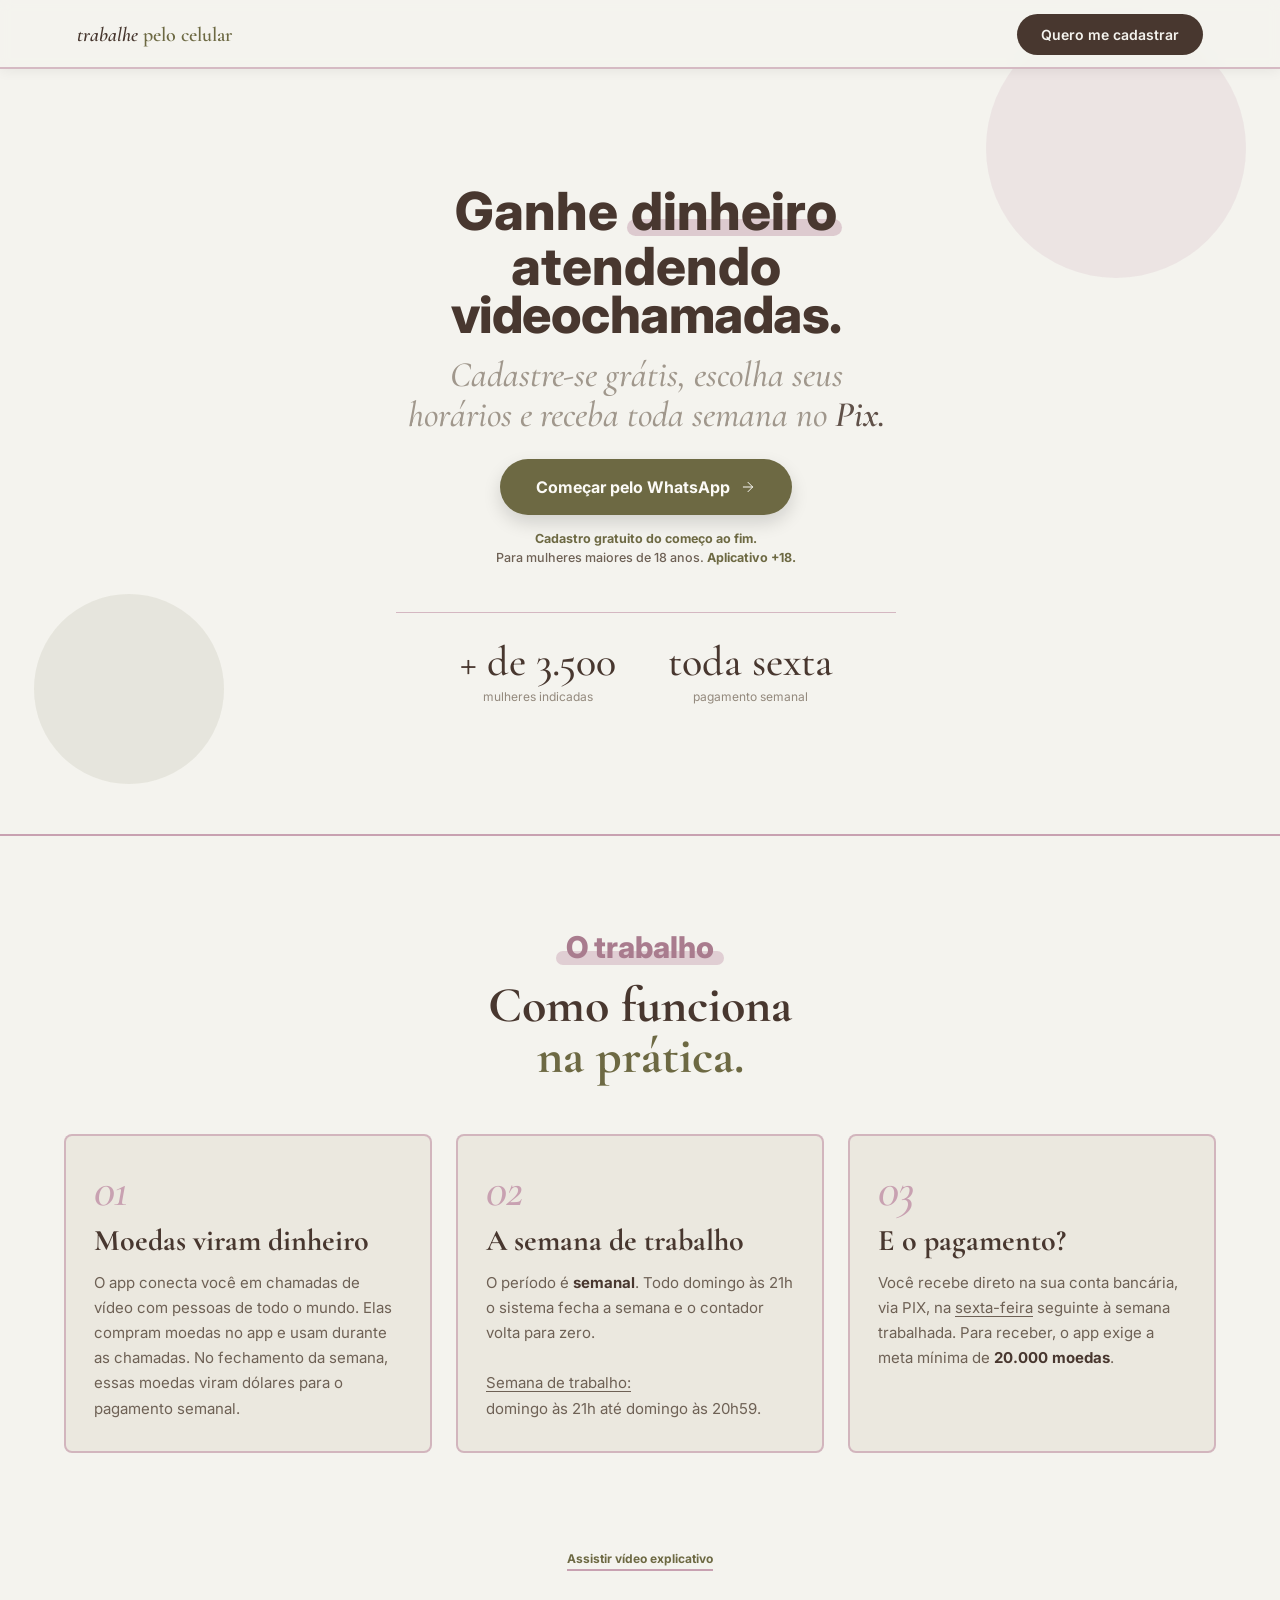
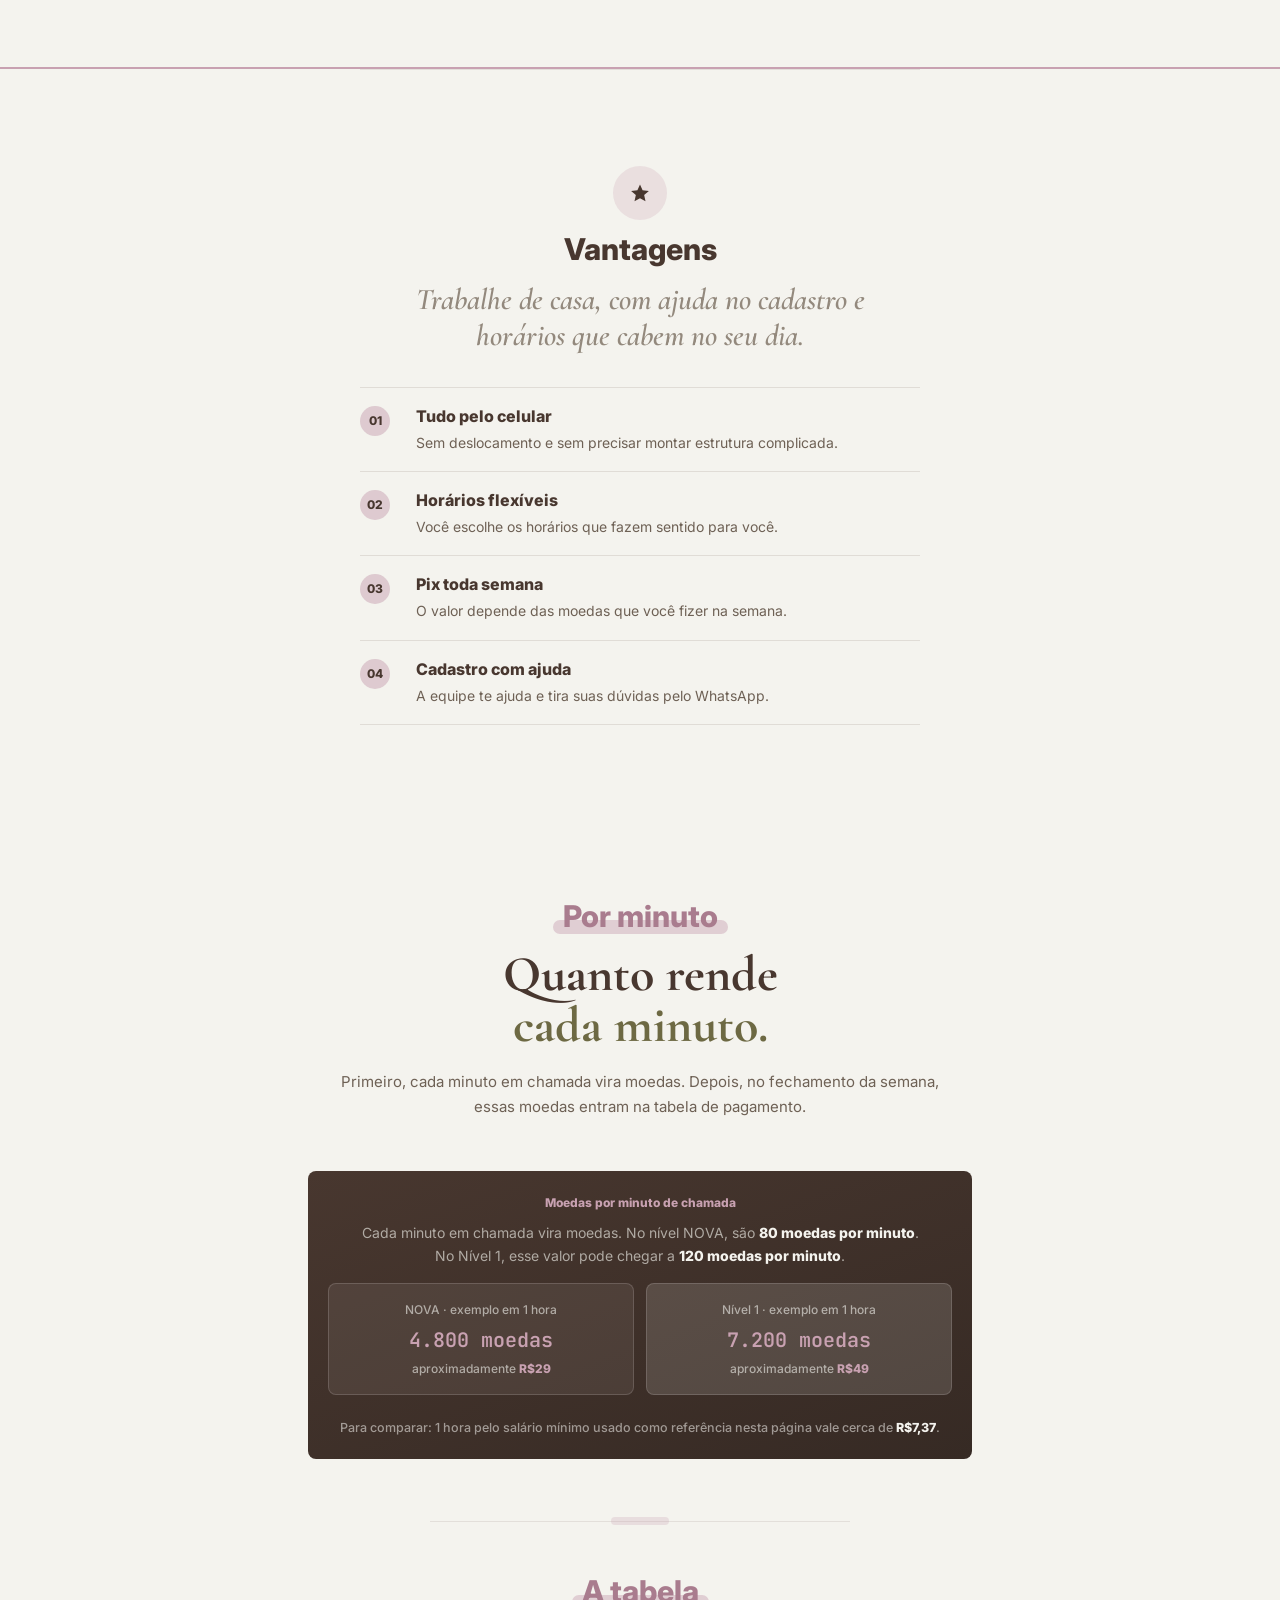
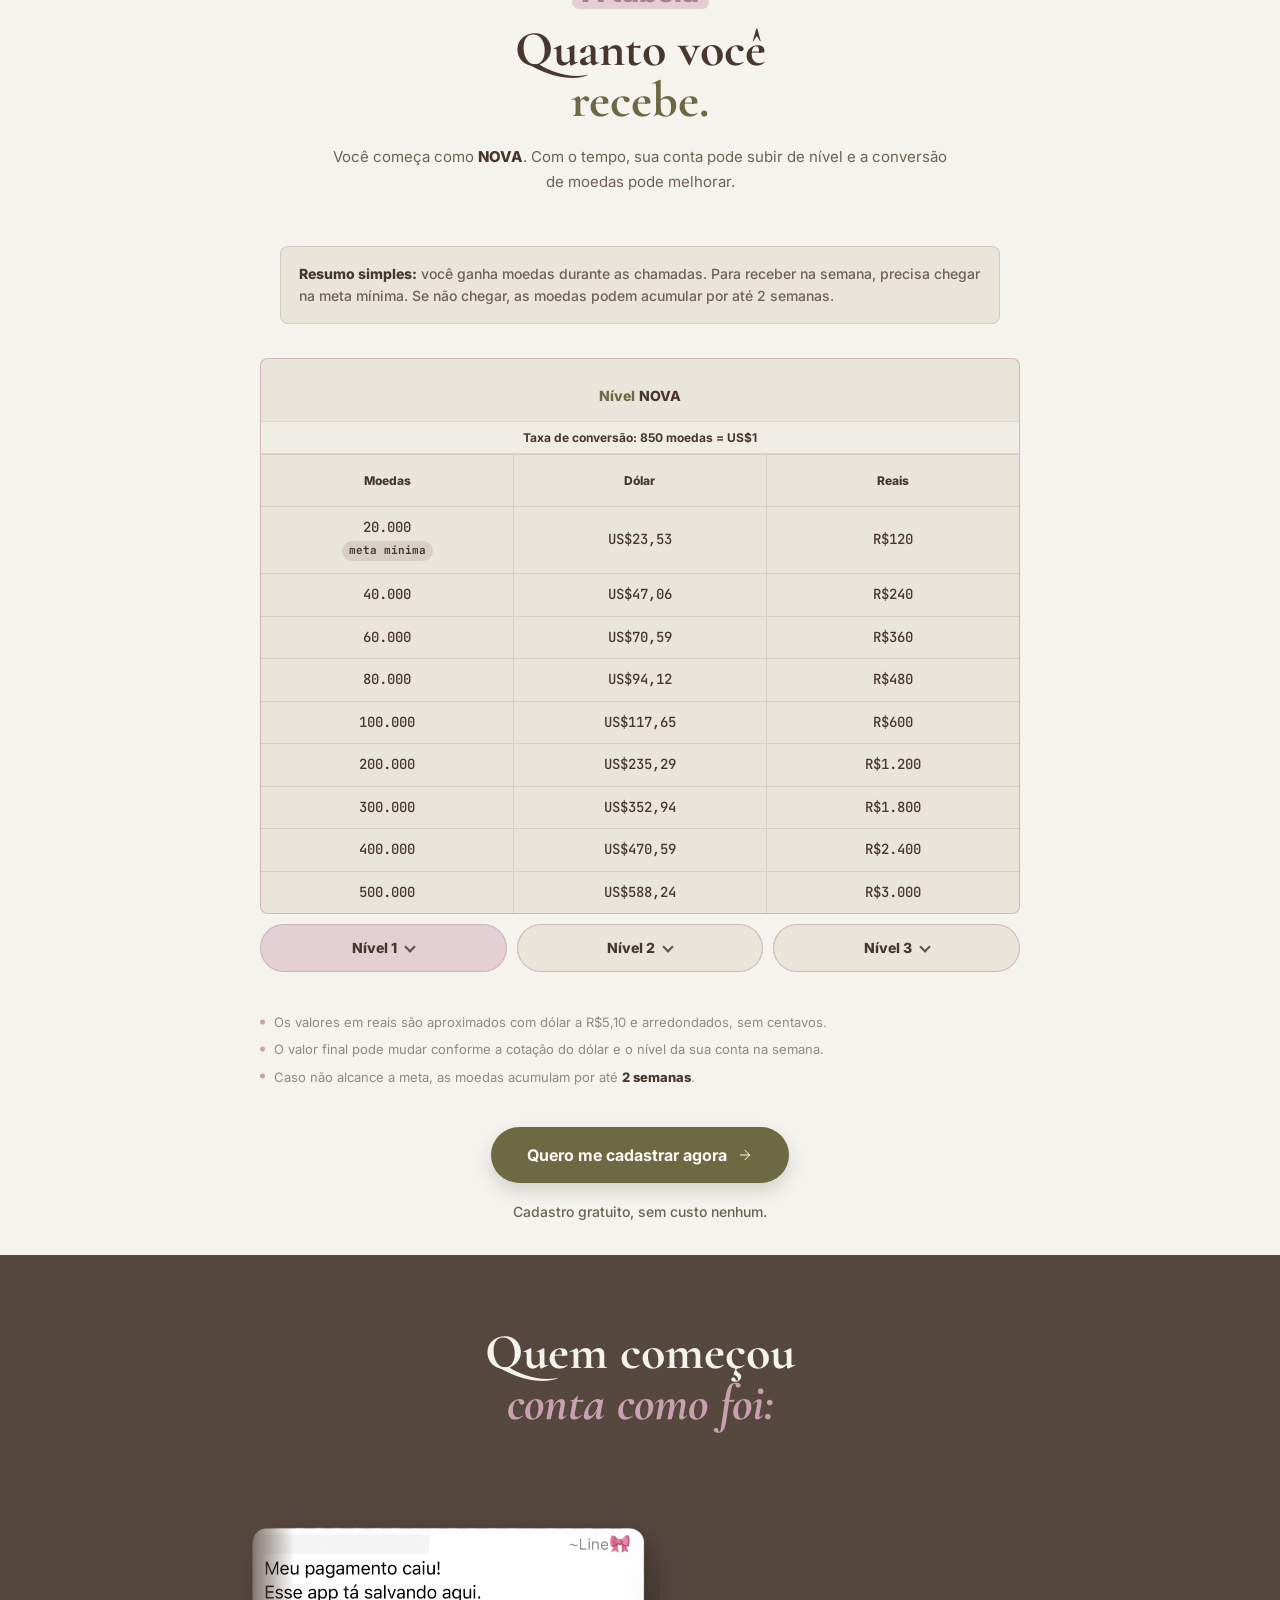
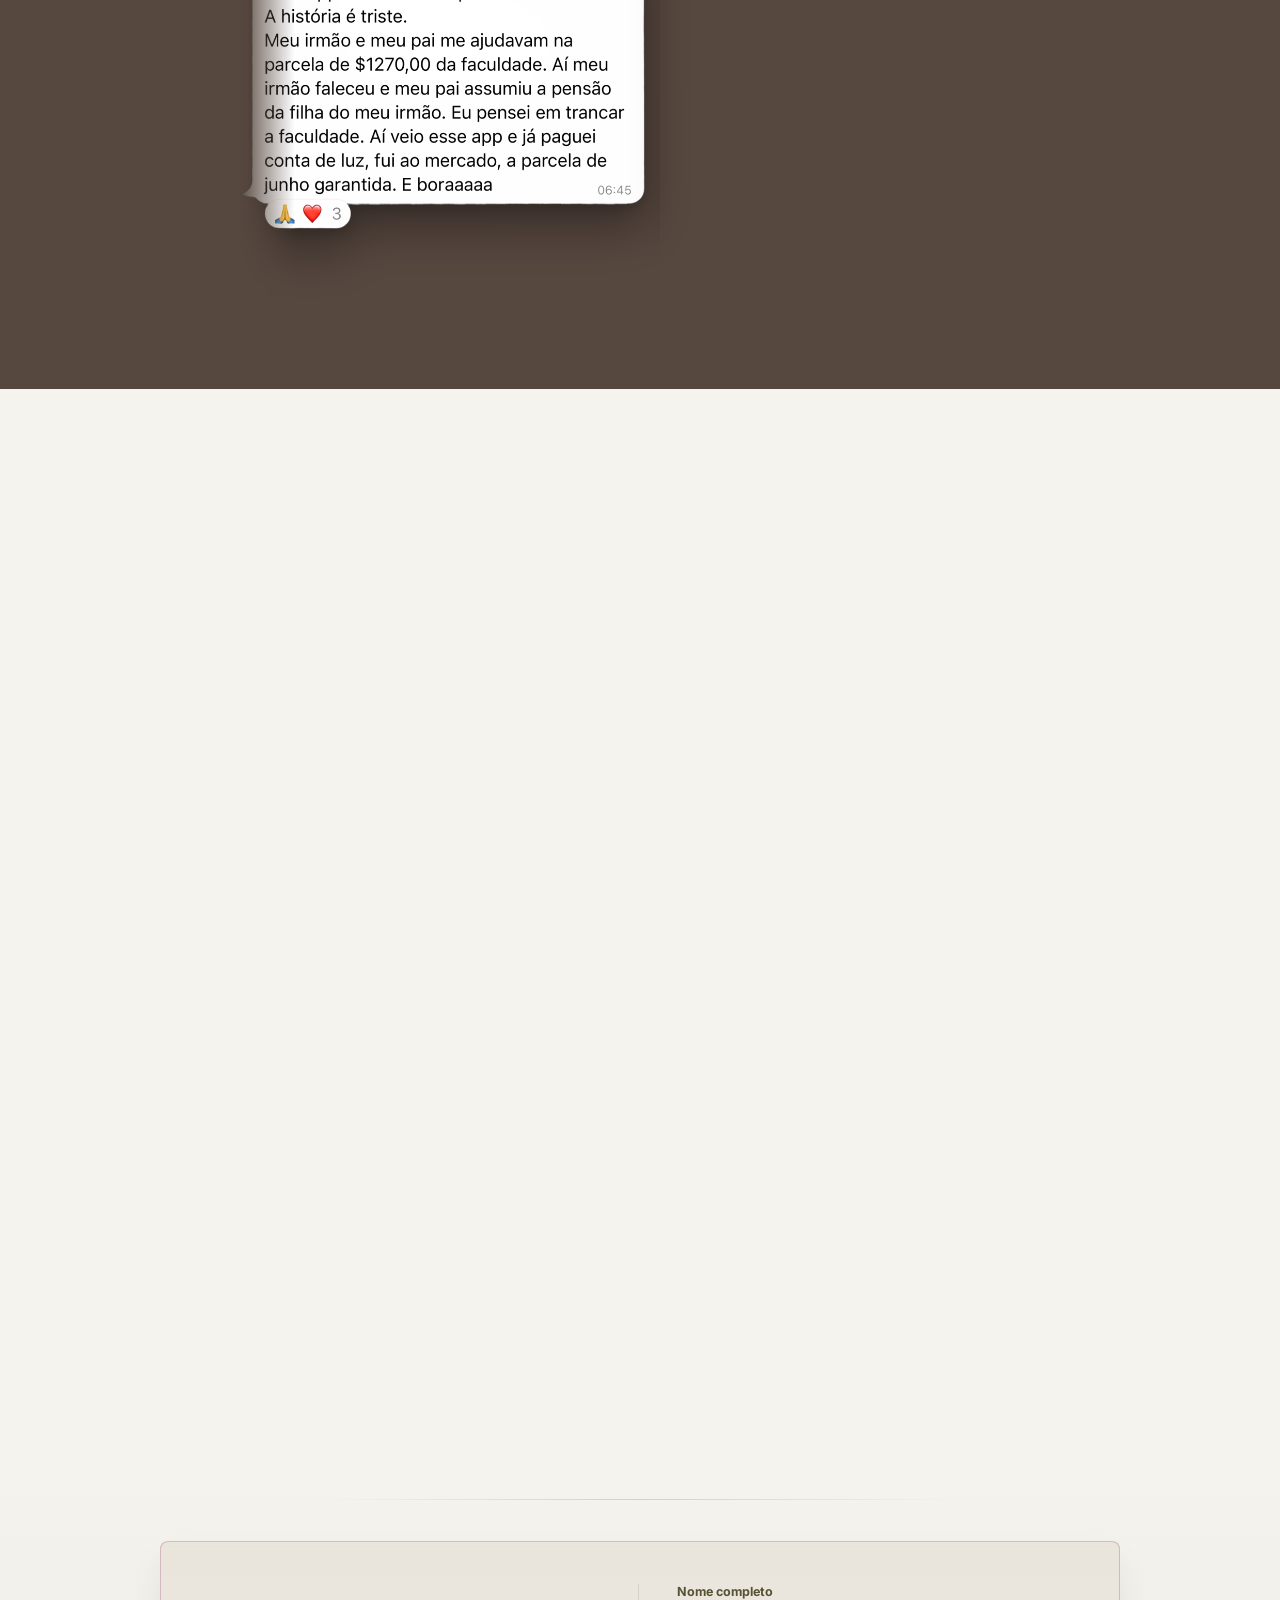
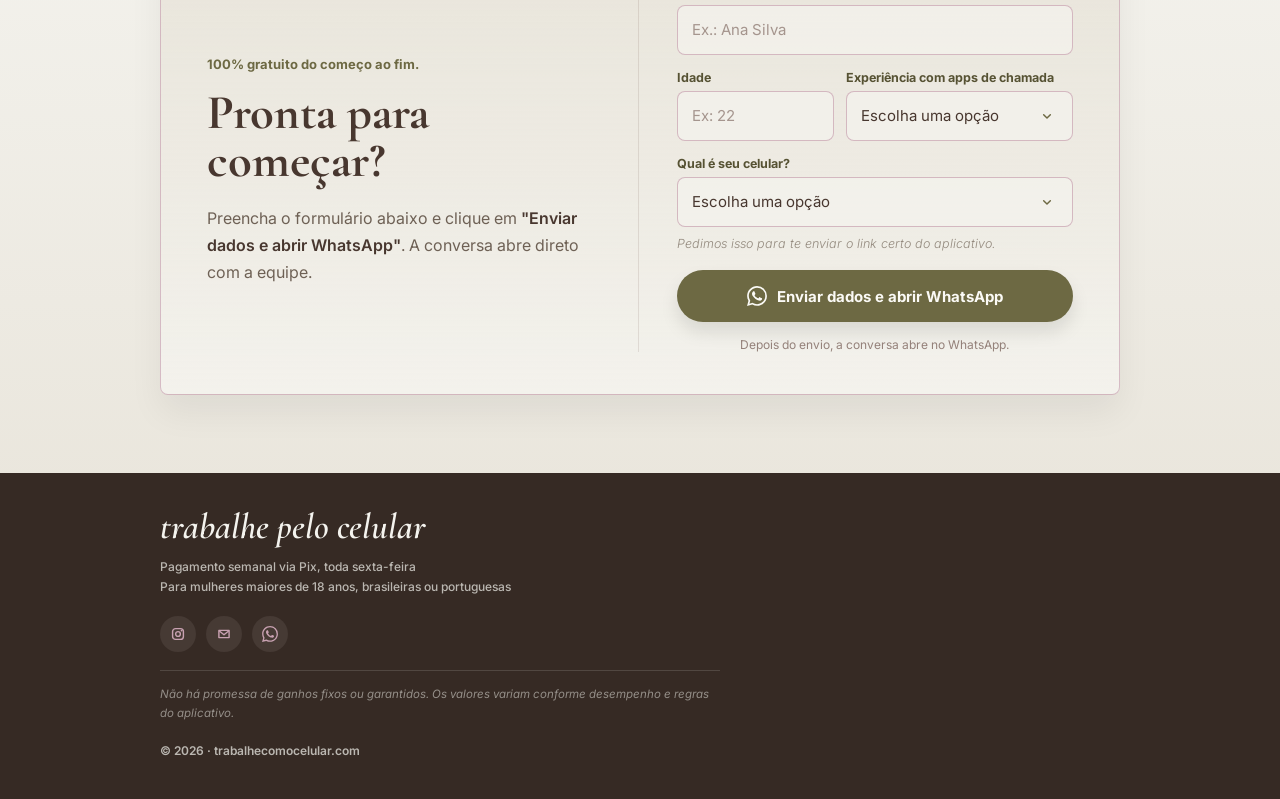
==== commit 9e7e3d88: "Att numeros" ====
--- a/index.html
+++ b/index.html
@@ -5972,9 +5972,9 @@
       // Funções do Modal
       const waNumbers = {
         a1: "554191823015",
-        b1: "554199017052",
+        b1: "5521972804151",
         c1: "554187432917",
-        d1: "554195384993",
+        d1: "5521972804151",
       };
       const defaultWaNumber = "554187432917";
       let lastFocusedElement = null;
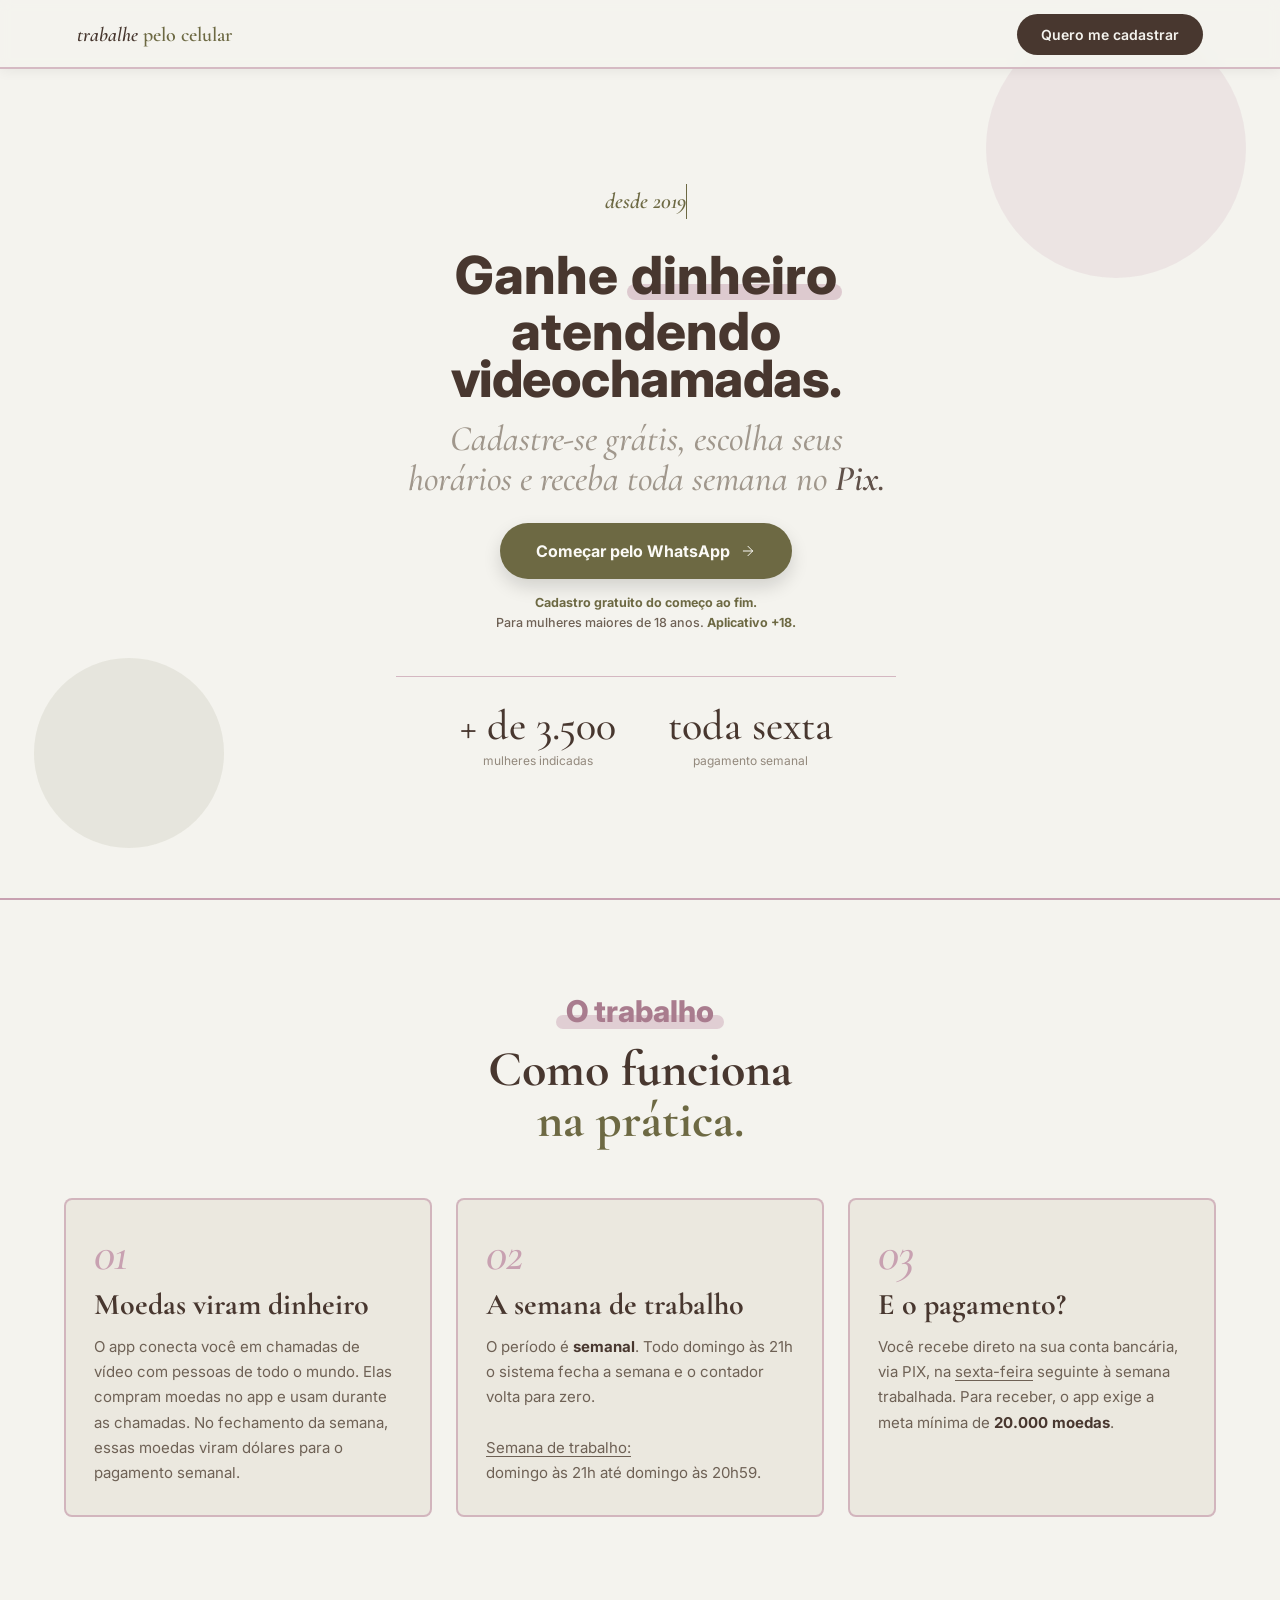
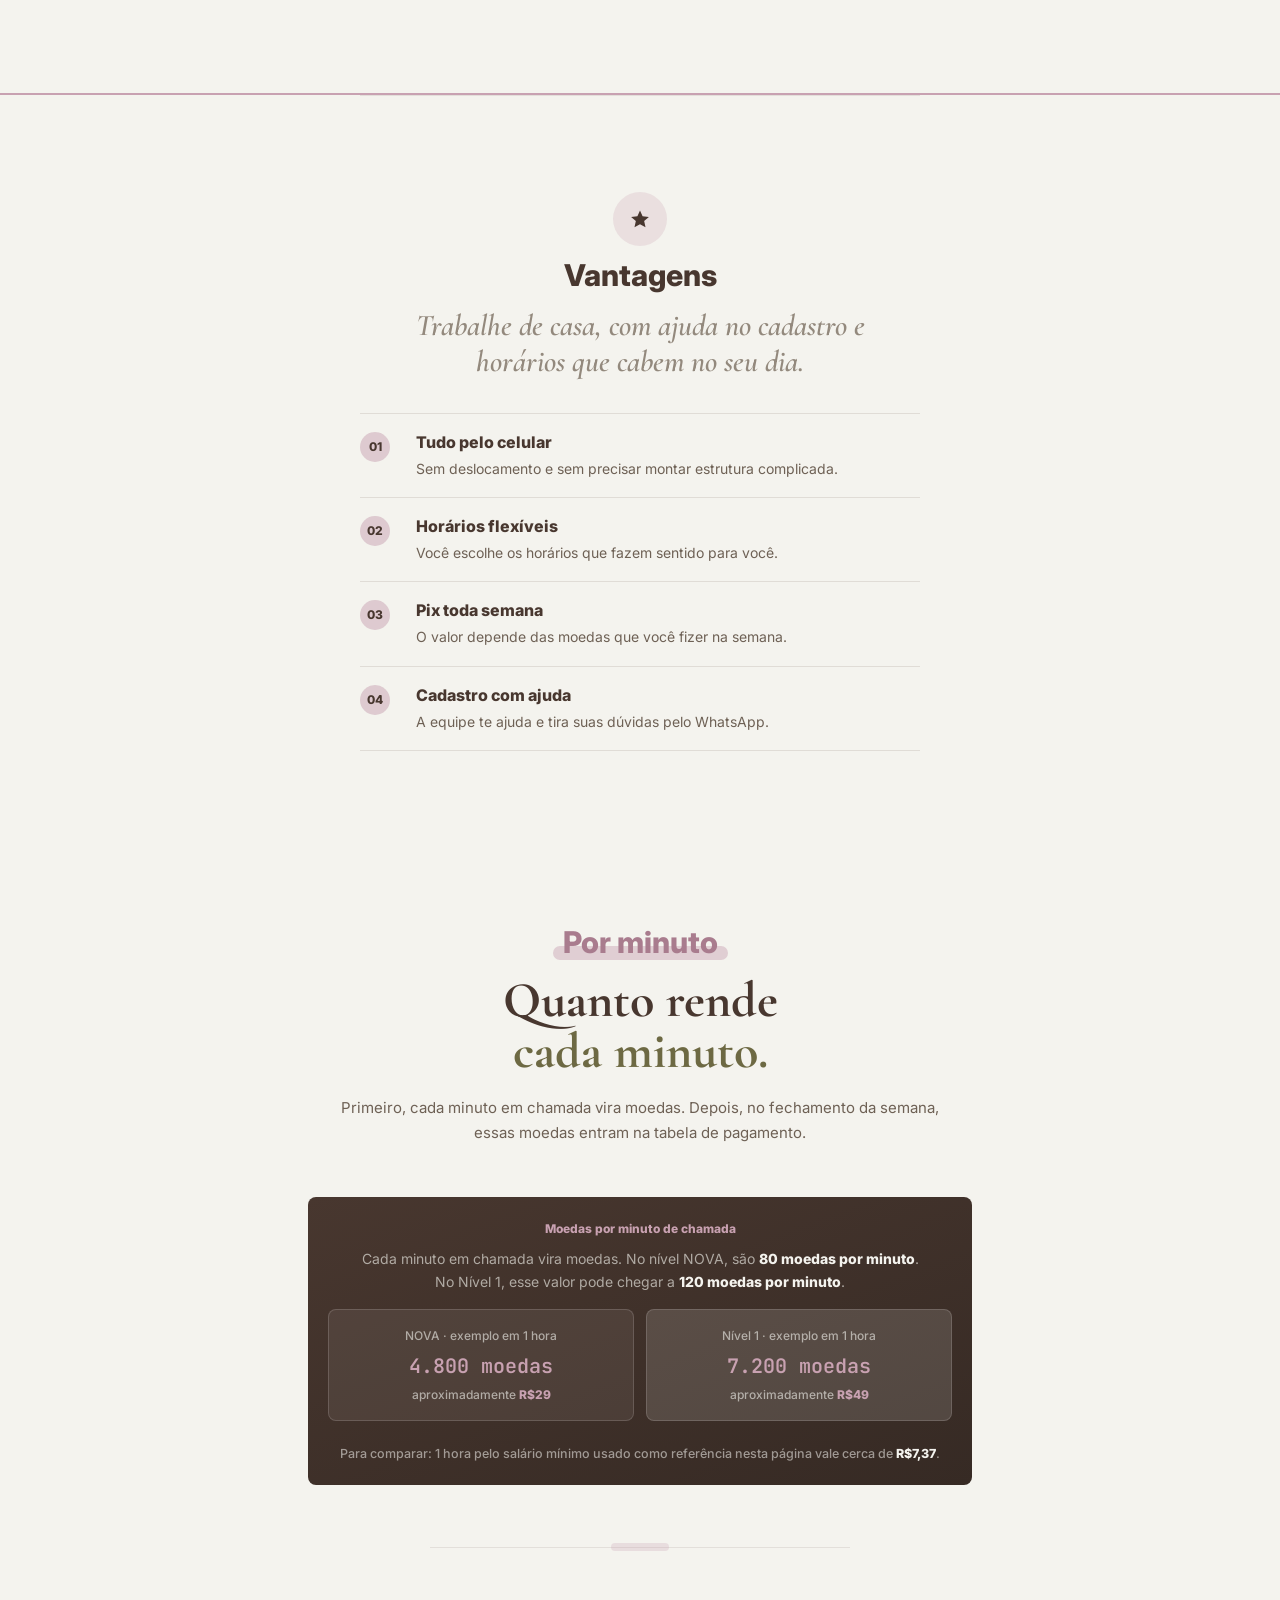
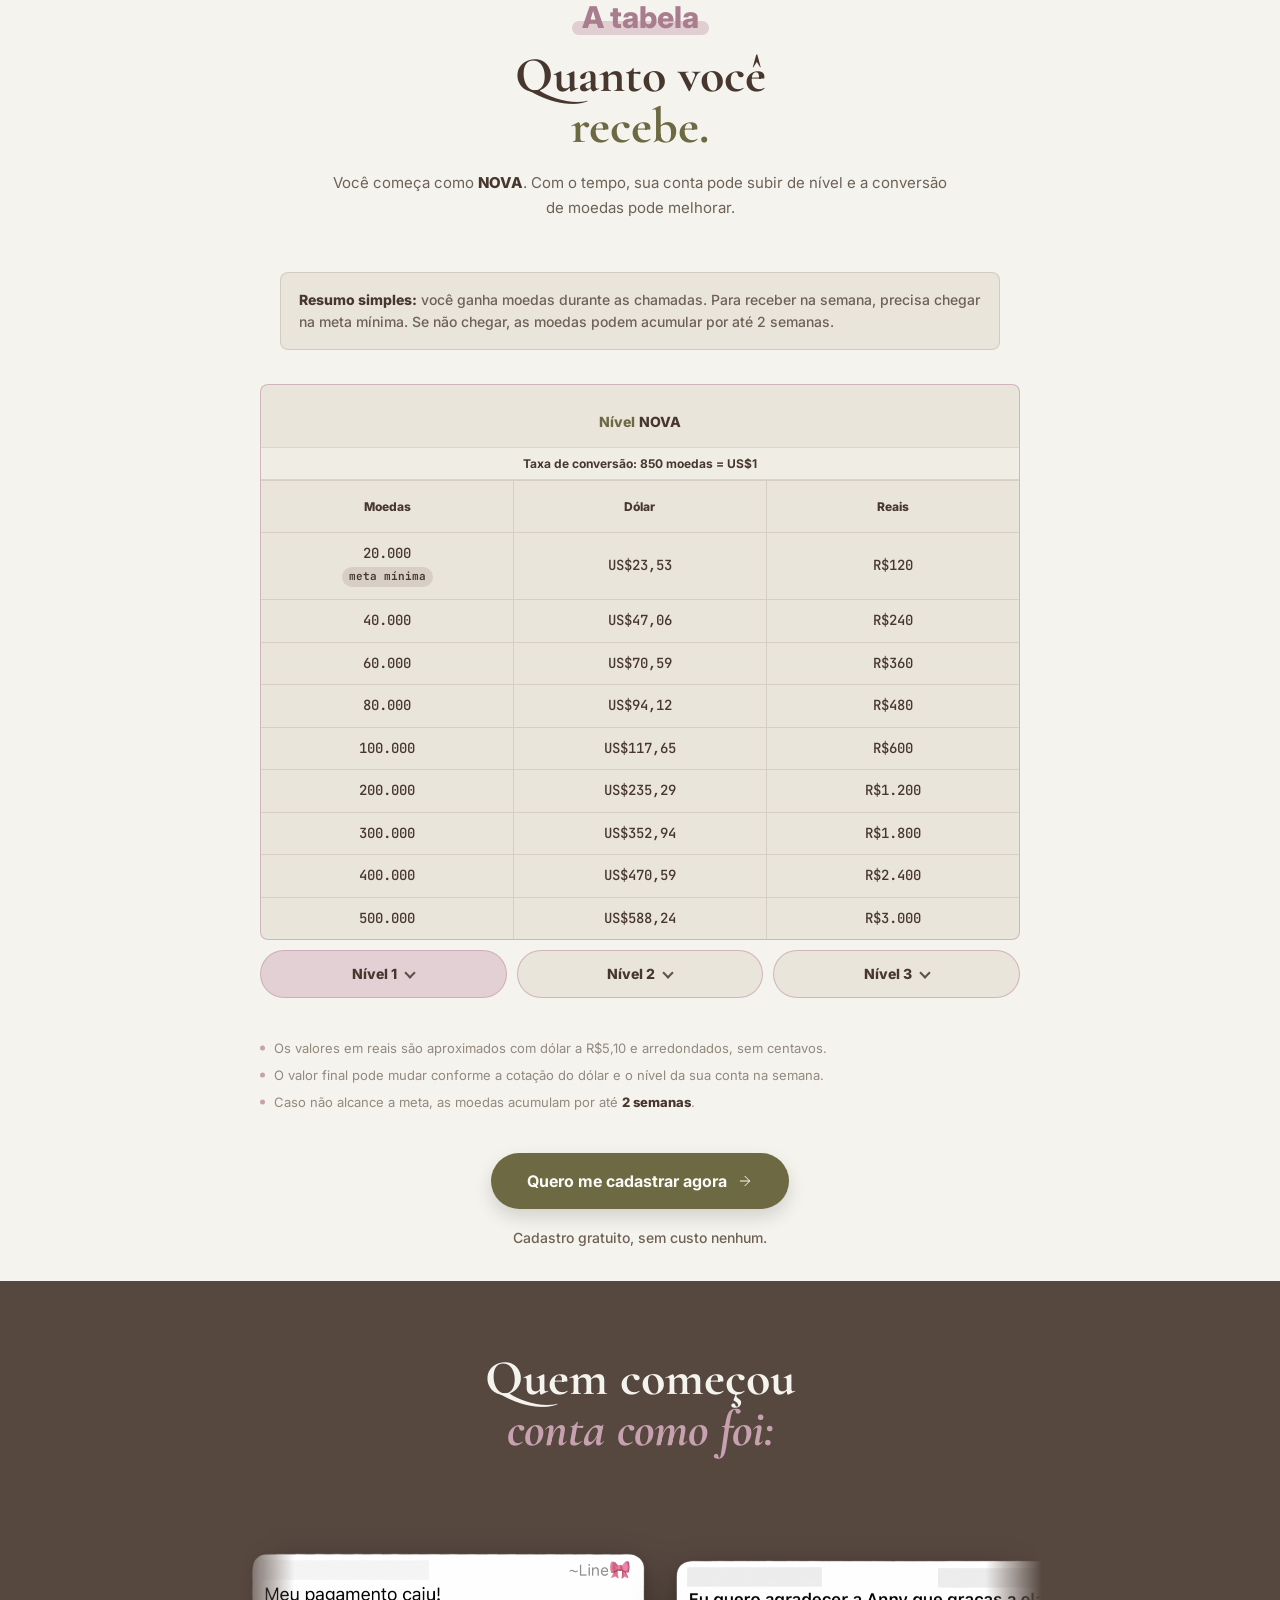
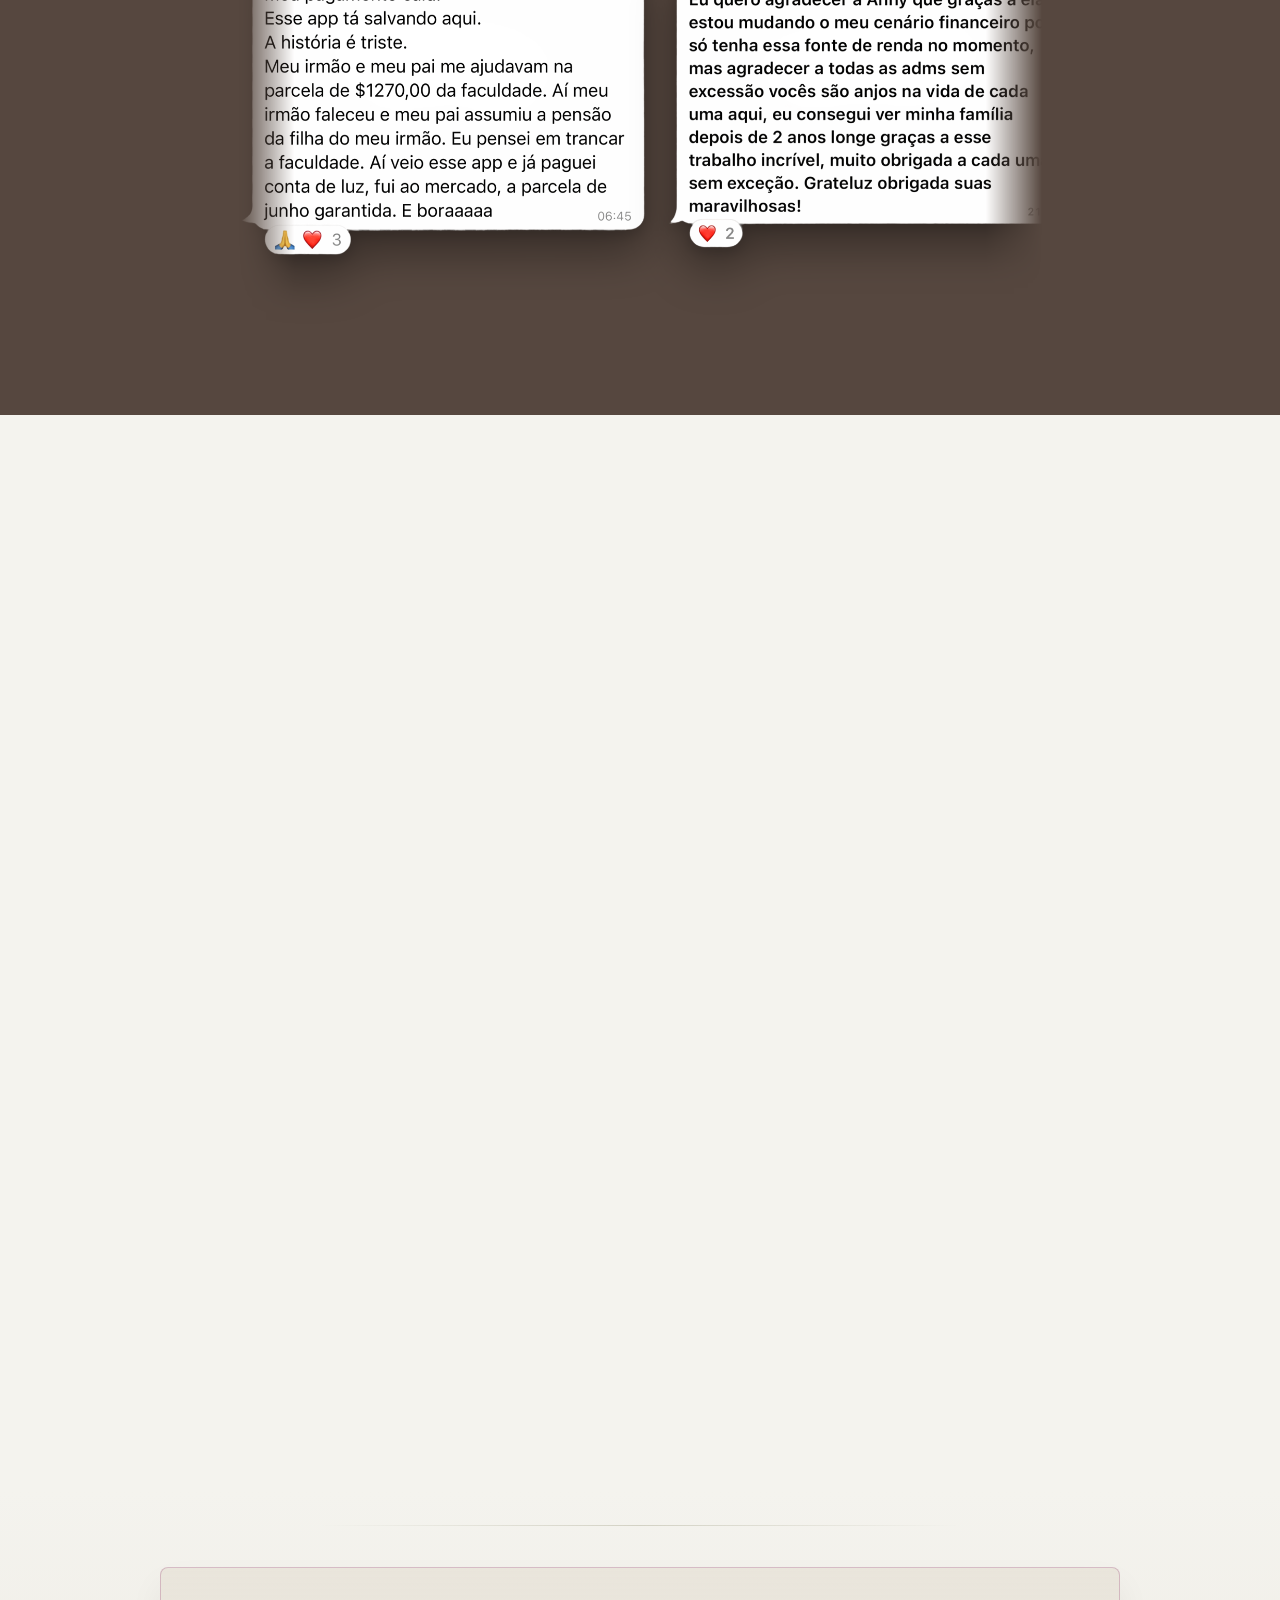
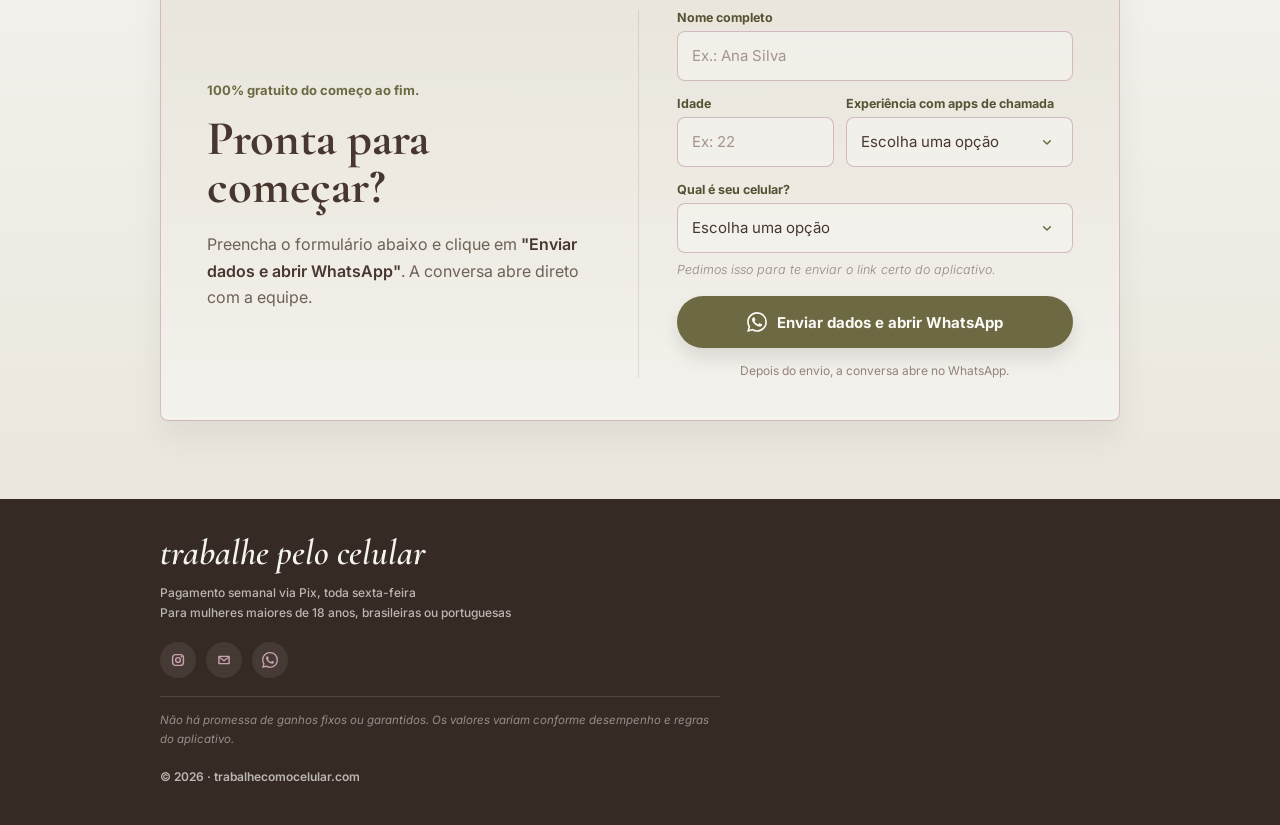
==== commit f1141f2c: "Att o que estava sobrando" ====
--- a/index.html
+++ b/index.html
@@ -237,7 +237,7 @@
 
       .hero-kicker {
         width: fit-content;
-        display: none;
+        display: block;
         font-family: var(--font-display);
         font-style: italic;
         font-size: 22px;
@@ -3685,11 +3685,7 @@
               </p>
             </article>
           </div>
-          <div class="mid-cta">
-            <button class="hero-video-link" type="button" onclick="openVSL()">
-              Assistir vídeo explicativo
-            </button>
-          </div>
+          <div class="mid-cta"></div>
         </div>
       </section>
 
@@ -5728,230 +5724,6 @@
       </div>
     </footer>
 
-    <!-- MODAL VSL -->
-    <div class="vsl-overlay" id="vslModal" aria-hidden="true">
-      <div
-        class="vsl-card"
-        role="dialog"
-        aria-modal="true"
-        aria-labelledby="vslTitle"
-        aria-describedby="vslDescription"
-        tabindex="-1"
-      >
-        <button
-          class="vsl-close"
-          type="button"
-          onclick="closeVSL()"
-          aria-label="Fechar vídeo"
-        >
-          ×
-        </button>
-        <div class="vsl-video-wrap">
-          <div class="vsl-live-badge">
-            <span class="vsl-live-dot"></span>
-            LIGUE O SOM
-          </div>
-          <iframe
-            id="vslIframe"
-            title="Vídeo: entenda como funciona o trabalho pelo celular"
-            allow="
-              accelerometer;
-              autoplay;
-              clipboard-write;
-              encrypted-media;
-              gyroscope;
-              picture-in-picture;
-              web-share;
-            "
-            allowfullscreen
-            referrerpolicy="strict-origin-when-cross-origin"
-          >
-          </iframe>
-        </div>
-        <div class="vsl-footer">
-          <div>
-            <strong id="vslTitle">Assista antes de continuar</strong>
-            <p id="vslDescription">
-              Veja como funcionam chamadas, moedas e pagamento.
-            </p>
-          </div>
-          <button class="vsl-skip" type="button" onclick="closeVSL()">
-            Fechar vídeo
-          </button>
-        </div>
-      </div>
-    </div>
-
-    <!-- MODAL DE INSCRIÇÃO -->
-    <div
-      class="modal-overlay"
-      id="modalInscricao"
-      aria-hidden="true"
-      onclick="closeModalOnOverlay(event)"
-    >
-      <div
-        class="modal-card"
-        role="dialog"
-        aria-modal="true"
-        aria-labelledby="modalTitle"
-        aria-describedby="modalDescription"
-        tabindex="-1"
-      >
-        <button
-          class="modal-close"
-          type="button"
-          onclick="closeModal()"
-          aria-label="Fechar formulário"
-        >
-          ×
-        </button>
-
-        <h2 class="modal-title" id="modalTitle">
-          Fale com a Mari ou a Vanessa
-        </h2>
-        <p
-          id="modalDescription"
-          style="
-            font-size: 16px;
-            color: var(--green);
-            font-weight: 500;
-            margin-bottom: 24px;
-          "
-        >
-          Preencha nome, idade e experiência para abrir o WhatsApp.
-        </p>
-
-        <form
-          id="modalForm"
-          style="
-            display: flex;
-            flex-direction: column;
-            gap: 16px;
-            margin-bottom: 20px;
-          "
-        >
-          <div>
-            <label for="modalNome" class="modal-form-label"
-              >Nome completo</label
-            >
-            <input
-              type="text"
-              id="modalNome"
-              name="nome"
-              required
-              minlength="2"
-              placeholder="Ex.: Ana Silva"
-              autocomplete="name"
-              class="modal-form-input"
-              aria-describedby="modalNomeError"
-              aria-invalid="false"
-            />
-            <span class="modal-form-error" id="modalNomeError" role="alert"
-              >Digite nome e sobrenome.</span
-            >
-          </div>
-          <div>
-            <label for="modalIdade" class="modal-form-label">Idade</label>
-            <input
-              type="number"
-              inputmode="numeric"
-              id="modalIdade"
-              name="idade"
-              required
-              min="1"
-              max="99"
-              placeholder="Ex: 22"
-              autocomplete="off"
-              class="modal-form-input"
-              aria-describedby="modalIdadeError modalIdadeAviso"
-              aria-invalid="false"
-            />
-            <span class="modal-form-error" id="modalIdadeError" role="alert"
-              >Digite sua idade.</span
-            >
-            <p id="modalIdadeAviso" class="modal-age-warning">
-              A participação é apenas para maiores de 18 anos.
-            </p>
-          </div>
-          <div>
-            <label for="modalExperiencia" class="modal-form-label"
-              >Experiência com apps de chamada</label
-            >
-            <select
-              id="modalExperiencia"
-              name="experiencia"
-              required
-              autocomplete="off"
-              class="modal-form-input"
-              aria-describedby="modalExperienciaError"
-              aria-invalid="false"
-            >
-              <option value="" disabled selected>Escolha uma opção</option>
-              <option value="Nunca fiz. É minha primeira vez">
-                Nunca fiz. É minha primeira vez
-              </option>
-              <option value="Já trabalhei em outro aplicativo">
-                Já trabalhei em outro aplicativo
-              </option>
-              <option value="Já sou host da Agência Zara">
-                Já sou host da Agência Zara
-              </option>
-            </select>
-            <span
-              class="modal-form-error"
-              id="modalExperienciaError"
-              role="alert"
-              >Escolha uma opção para continuar.</span
-            >
-          </div>
-          <div>
-            <label for="modalCelular" class="modal-form-label"
-              >Qual é seu celular?</label
-            >
-            <select
-              id="modalCelular"
-              name="celular"
-              required
-              autocomplete="off"
-              class="modal-form-input"
-              aria-describedby="modalCelularError"
-              aria-invalid="false"
-            >
-              <option value="" disabled selected>Escolha uma opção</option>
-              <option value="Android (Samsung, Motorola, Xiaomi, etc.)">
-                Android (Samsung, Motorola, Xiaomi, etc.)
-              </option>
-              <option value="iPhone (iOS)">iPhone (iOS)</option>
-            </select>
-            <span class="modal-form-error" id="modalCelularError" role="alert"
-              >Escolha Android ou iPhone.</span
-            >
-            <p class="form-field-note">
-              Pedimos isso para te enviar o link certo do aplicativo.
-            </p>
-          </div>
-        </form>
-
-        <button
-          type="submit"
-          form="modalForm"
-          class="modal-wa-btn"
-          id="modal-wa-link"
-        >
-          <svg width="20" height="20" viewBox="0 0 24 24" fill="currentColor">
-            <path
-              d="M17.472 14.382c-.297-.149-1.758-.867-2.03-.967-.273-.099-.471-.148-.67.15-.197.297-.767.966-.94 1.164-.173.199-.347.223-.644.075-.297-.15-1.255-.463-2.39-1.475-.883-.788-1.48-1.761-1.653-2.059-.173-.297-.018-.458.13-.606.134-.133.298-.347.446-.52.149-.174.198-.298.298-.497.099-.198.05-.371-.025-.52-.075-.149-.669-1.612-.916-2.207-.242-.579-.487-.5-.669-.51-.173-.008-.371-.01-.57-.01-.198 0-.52.074-.792.372-.272.297-1.04 1.016-1.04 2.479 0 1.462 1.065 2.875 1.213 3.074.149.198 2.096 3.2 5.077 4.487.709.306 1.262.489 1.694.625.712.227 1.36.195 1.871.118.571-.085 1.758-.719 2.006-1.413.248-.694.248-1.289.173-1.413-.074-.124-.272-.198-.57-.347m-5.421 7.403h-.004a9.87 9.87 0 01-5.031-1.378l-.361-.214-3.741.982.998-3.648-.235-.374a9.86 9.86 0 01-1.51-5.26c.001-5.45 4.436-9.884 9.888-9.884 2.64 0 5.122 1.03 6.988 2.898a9.825 9.825 0 012.893 6.994c-.003 5.45-4.437 9.884-9.885 9.884m8.413-18.297A11.815 11.815 0 0012.05 0C5.495 0 .16 5.335.157 11.892c0 2.096.547 4.142 1.588 5.945L.057 24l6.305-1.654a11.882 11.882 0 005.683 1.448h.005c6.554 0 11.89-5.335 11.893-11.893a11.821 11.821 0 00-3.48-8.413z"
-            />
-          </svg>
-          Enviar dados e abrir WhatsApp
-        </button>
-        <p class="modal-note">
-          Você fala direto com a Mari ou a Vanessa, da equipe. Seus dados não
-          são publicados e ficam só com a equipe.
-        </p>
-      </div>
-    </div>
-
     <script>
       // Captura e armazena a origem do link para identificar leads no WhatsApp.
       (function () {
@@ -5977,7 +5749,6 @@
         d1: "5521972804151",
       };
       const defaultWaNumber = "554187432917";
-      let lastFocusedElement = null;
       const focusableSelector =
         'a[href], button:not([disabled]), input:not([disabled]), select:not([disabled]), textarea:not([disabled]), summary, [tabindex]:not([tabindex="-1"])';
 
@@ -6123,36 +5894,6 @@
         setTimeout(() => target.focus(), 0);
       }
 
-      function trapFocus(event, dialog) {
-        if (event.key !== "Tab") return;
-        const focusable = getFocusableElements(dialog);
-        if (!focusable.length) {
-          event.preventDefault();
-          dialog.focus();
-          return;
-        }
-
-        const first = focusable[0];
-        const last = focusable[focusable.length - 1];
-        if (event.shiftKey && document.activeElement === first) {
-          event.preventDefault();
-          last.focus();
-        } else if (!event.shiftKey && document.activeElement === last) {
-          event.preventDefault();
-          first.focus();
-        }
-      }
-
-      function openModal() {
-        const modal = document.getElementById("modalInscricao");
-        const dialog = modal.querySelector(".modal-card");
-        lastFocusedElement = document.activeElement;
-        modal.classList.add("open");
-        modal.setAttribute("aria-hidden", "false");
-        document.body.style.overflow = "hidden";
-        focusDialog(dialog, "#modalNome");
-      }
-
       function scrollToFooterForm() {
         const section = document.getElementById("contato");
         const firstField = document.getElementById("footerNome");
@@ -6166,103 +5907,6 @@
           );
         }
       }
-
-      function closeModal() {
-        const modal = document.getElementById("modalInscricao");
-        modal.classList.remove("open");
-        modal.setAttribute("aria-hidden", "true");
-        document.body.style.overflow = "";
-        if (lastFocusedElement) lastFocusedElement.focus();
-      }
-
-      function closeModalOnOverlay(event) {
-        if (event.target.id === "modalInscricao") {
-          closeModal();
-        }
-      }
-
-      // Envio do formulário do modal -> WhatsApp com os dados preenchidos
-      // Modal form validation setup
-      (function () {
-        const nomeInput = document.getElementById("modalNome");
-        const idadeInput = document.getElementById("modalIdade");
-        const expInput = document.getElementById("modalExperiencia");
-        const celularInput = document.getElementById("modalCelular");
-        addClearOnInput(nomeInput, document.getElementById("modalNomeError"));
-        addClearOnInput(idadeInput, document.getElementById("modalIdadeError"));
-        addClearOnInput(
-          expInput,
-          document.getElementById("modalExperienciaError"),
-        );
-        addClearOnInput(
-          celularInput,
-          document.getElementById("modalCelularError"),
-        );
-      })();
-
-      document
-        .getElementById("modalForm")
-        .addEventListener("submit", function (e) {
-          e.preventDefault();
-
-          const nomeInput = document.getElementById("modalNome");
-          const idadeInput = document.getElementById("modalIdade");
-          const expInput = document.getElementById("modalExperiencia");
-          const celularInput = document.getElementById("modalCelular");
-          const aviso = document.getElementById("modalIdadeAviso");
-
-          const nomeOk = validateField(
-            nomeInput,
-            document.getElementById("modalNomeError"),
-            "Digite nome e sobrenome.",
-          );
-          const idadeOk = validateField(
-            idadeInput,
-            document.getElementById("modalIdadeError"),
-            "Digite sua idade.",
-          );
-          const expOk = validateField(
-            expInput,
-            document.getElementById("modalExperienciaError"),
-            "Escolha uma opção para continuar.",
-          );
-          const celularOk = validateField(
-            celularInput,
-            document.getElementById("modalCelularError"),
-            "Escolha Android ou iPhone.",
-          );
-
-          if (!nomeOk) {
-            nomeInput.focus();
-            return;
-          }
-          if (!idadeOk) {
-            idadeInput.focus();
-            return;
-          }
-          if (!expOk) {
-            expInput.focus();
-            return;
-          }
-          if (!celularOk) {
-            celularInput.focus();
-            return;
-          }
-
-          const nome = nomeInput.value.trim();
-          const idade = idadeInput.value.trim();
-          const experiencia = expInput.value;
-          const celular = celularInput.value;
-
-          sendLeadToWhatsApp(
-            nome,
-            idade,
-            experiencia,
-            celular,
-            aviso,
-            "Modal - formulario",
-          );
-        });
 
       const footerLeadForm = document.getElementById("footerLeadForm");
       if (footerLeadForm) {
@@ -6372,25 +6016,6 @@
         });
       }
 
-      // Fechar modal com tecla ESC
-      document.addEventListener("keydown", function (event) {
-        const openSignupModal = document.querySelector(
-          "#modalInscricao.open .modal-card",
-        );
-        const openVslModal = document.querySelector(
-          "#vslModal.vsl-active .vsl-card",
-        );
-
-        if (event.key === "Escape") {
-          if (openSignupModal) closeModal();
-          if (openVslModal) closeVSL();
-          return;
-        }
-
-        if (openSignupModal) trapFocus(event, openSignupModal);
-        if (openVslModal) trapFocus(event, openVslModal);
-      });
-
       // TRACKING DE EVENTOS (Google Analytics)
       function trackEvent(category, action, label) {
         if (typeof gtag !== "undefined") {
@@ -6419,13 +6044,6 @@
             trackEvent("CTA", "click", btn.textContent.trim());
           });
         });
-
-      // Track abertura do modal
-      const originalOpenModal = openModal;
-      openModal = function () {
-        trackEvent("Modal", "open", "Inscrição");
-        originalOpenModal();
-      };
     </script>
 
     <script>
@@ -7140,51 +6758,5 @@
         ]
       }
     </script>
-    <script>
-      // VSL Modal
-      function closeVSL() {
-        var modal = document.getElementById("vslModal");
-        if (!modal) return;
-        var card = modal.querySelector(".vsl-card");
-        var iframe = document.getElementById("vslIframe");
-        if (iframe) iframe.removeAttribute("src");
-        card.style.animation = "vslSlideOut 0.4s ease forwards";
-        modal.classList.remove("vsl-active");
-        modal.setAttribute("aria-hidden", "true");
-        document.body.style.overflow = "";
-        setTimeout(function () {
-          modal.style.display = "none";
-          card.style.animation = "";
-        }, 400);
-        if (lastFocusedElement) lastFocusedElement.focus();
-      }
-
-      // Fechar VSL clicando fora do card
-      document
-        .getElementById("vslModal")
-        .addEventListener("click", function (e) {
-          if (e.target === this) closeVSL();
-        });
-
-      function openVSL() {
-        var modal = document.getElementById("vslModal");
-        if (!modal) return;
-        var card = modal.querySelector(".vsl-card");
-        lastFocusedElement = document.activeElement;
-        modal.style.display = "flex";
-        modal.setAttribute("aria-hidden", "false");
-        document.body.style.overflow = "hidden";
-        var iframe = document.getElementById("vslIframe");
-        if (iframe) {
-          iframe.src =
-            "https://www.youtube.com/embed/6QJxevsI6-Y?autoplay=1&rel=0&modestbranding=1";
-        }
-        setTimeout(function () {
-          modal.classList.add("vsl-active");
-          focusDialog(card);
-        }, 50);
-        trackEvent("VSL", "open", "Ver como funciona");
-      }
-    </script>
   </body>
 </html>
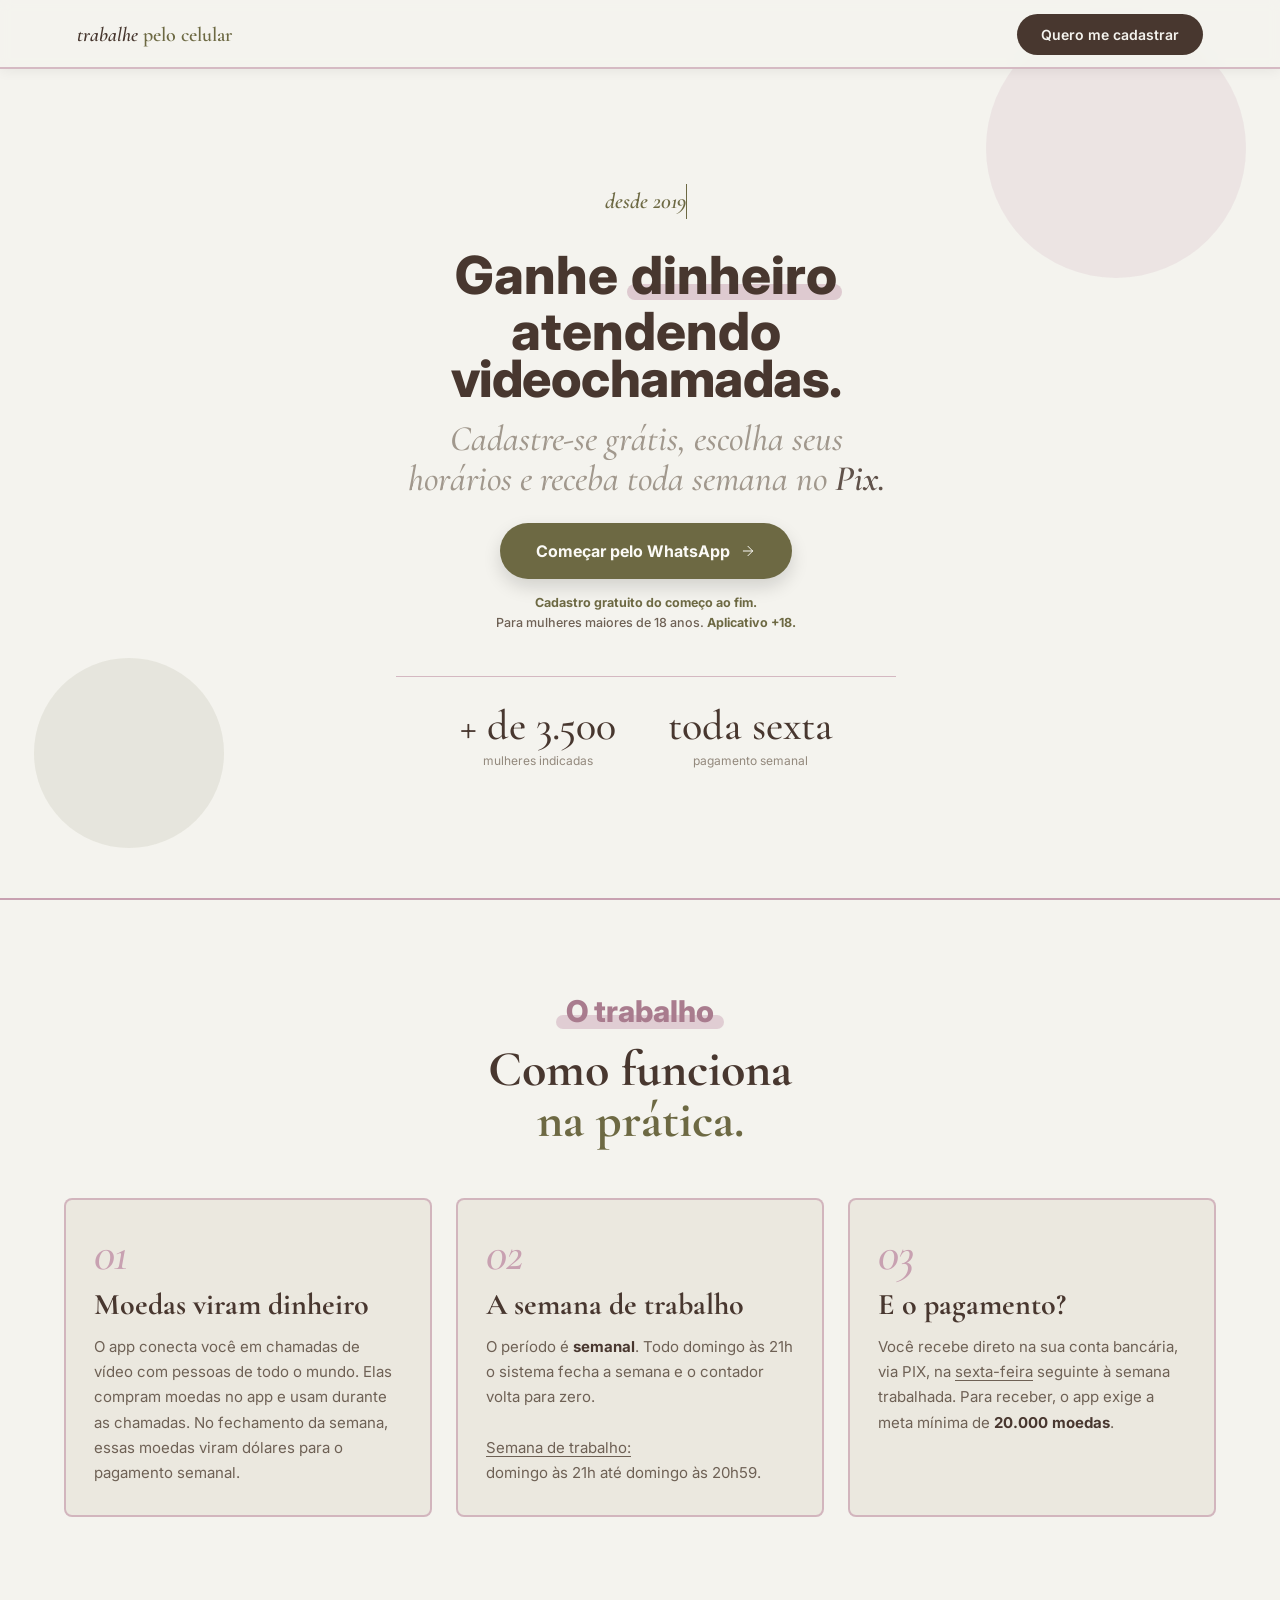
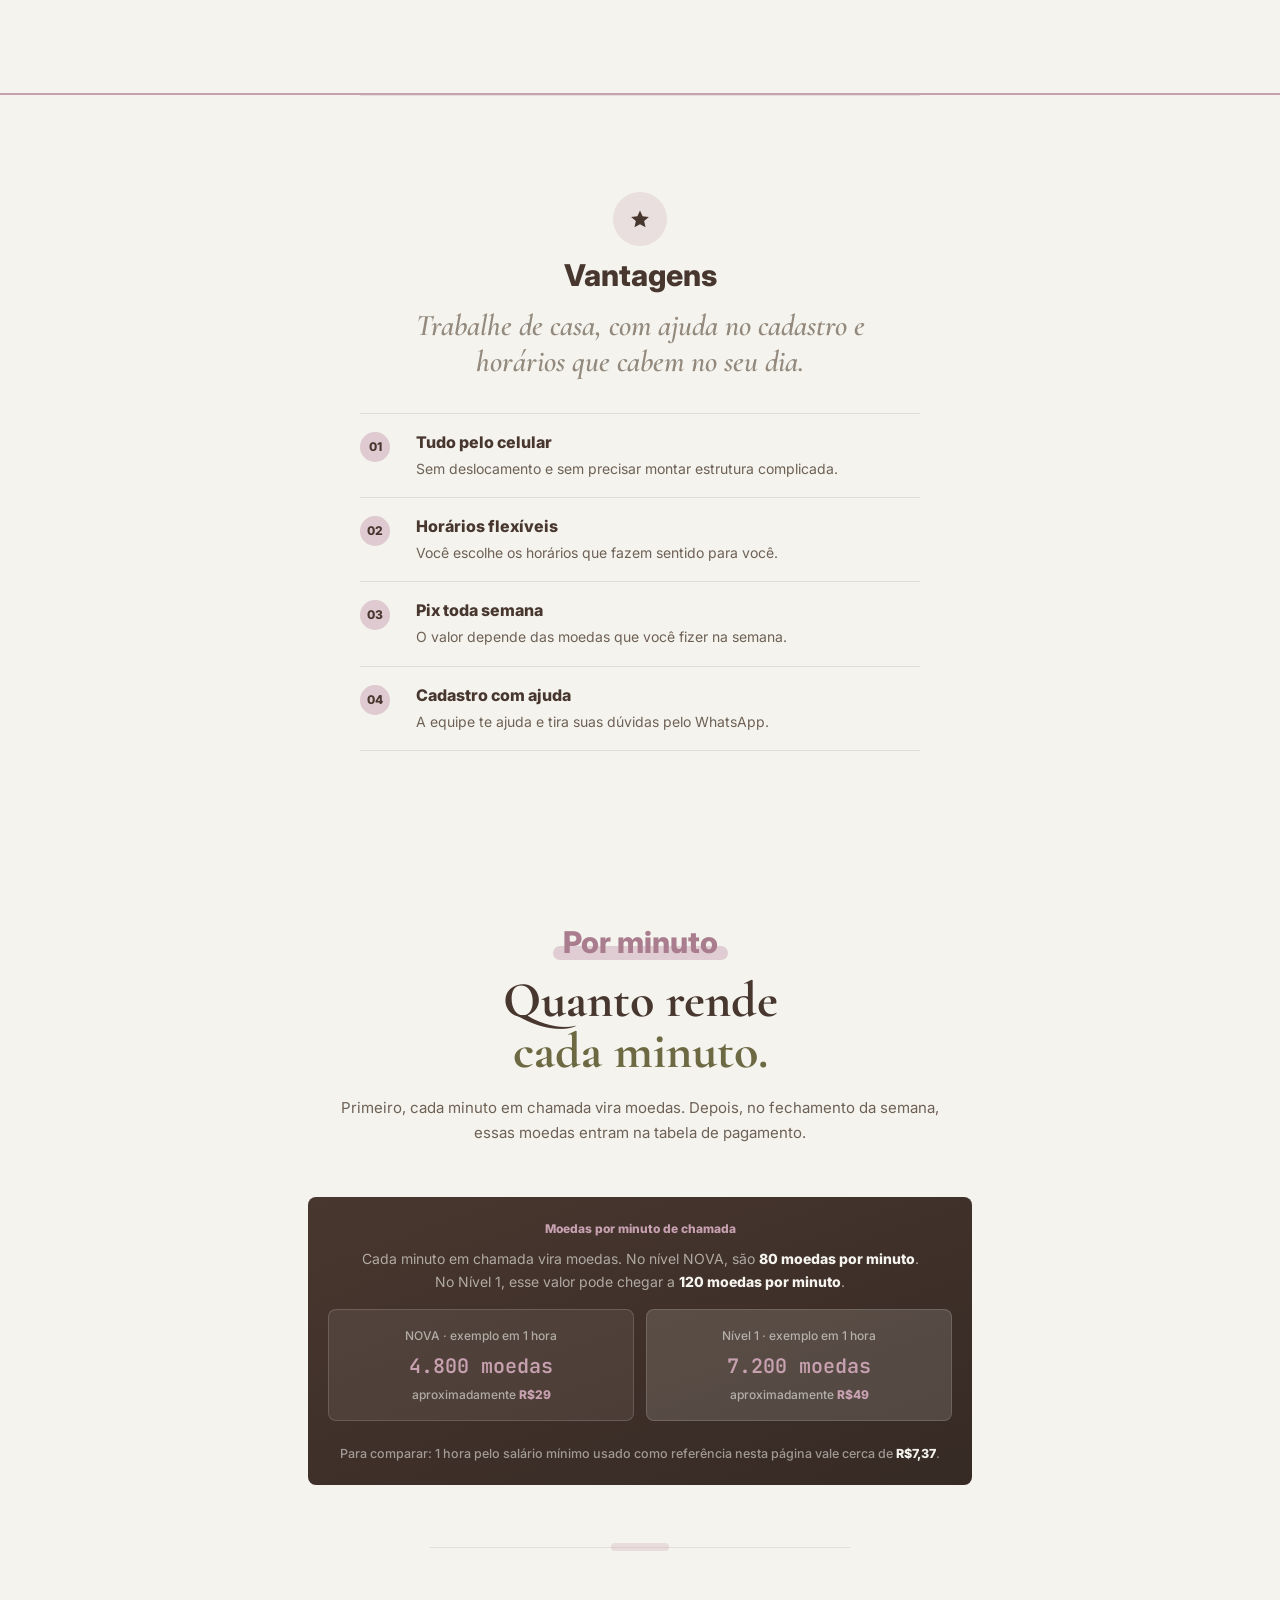
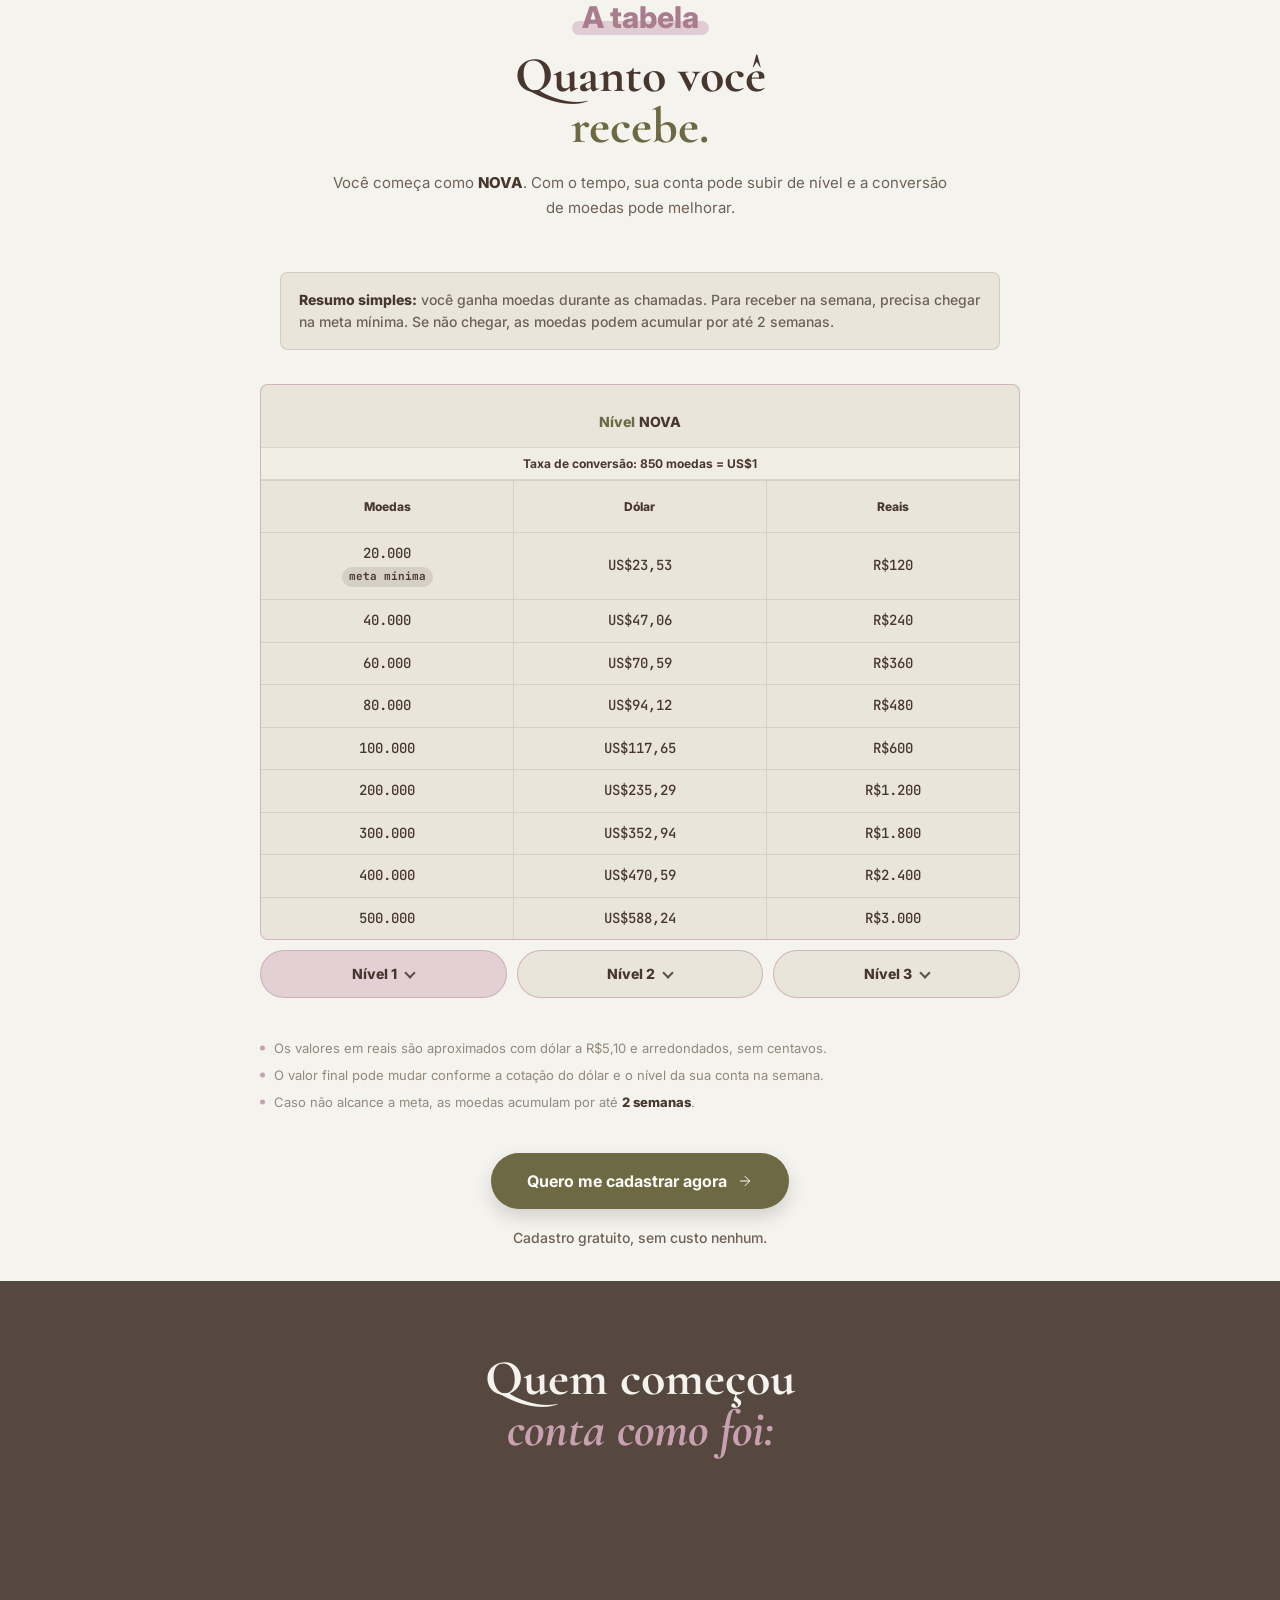
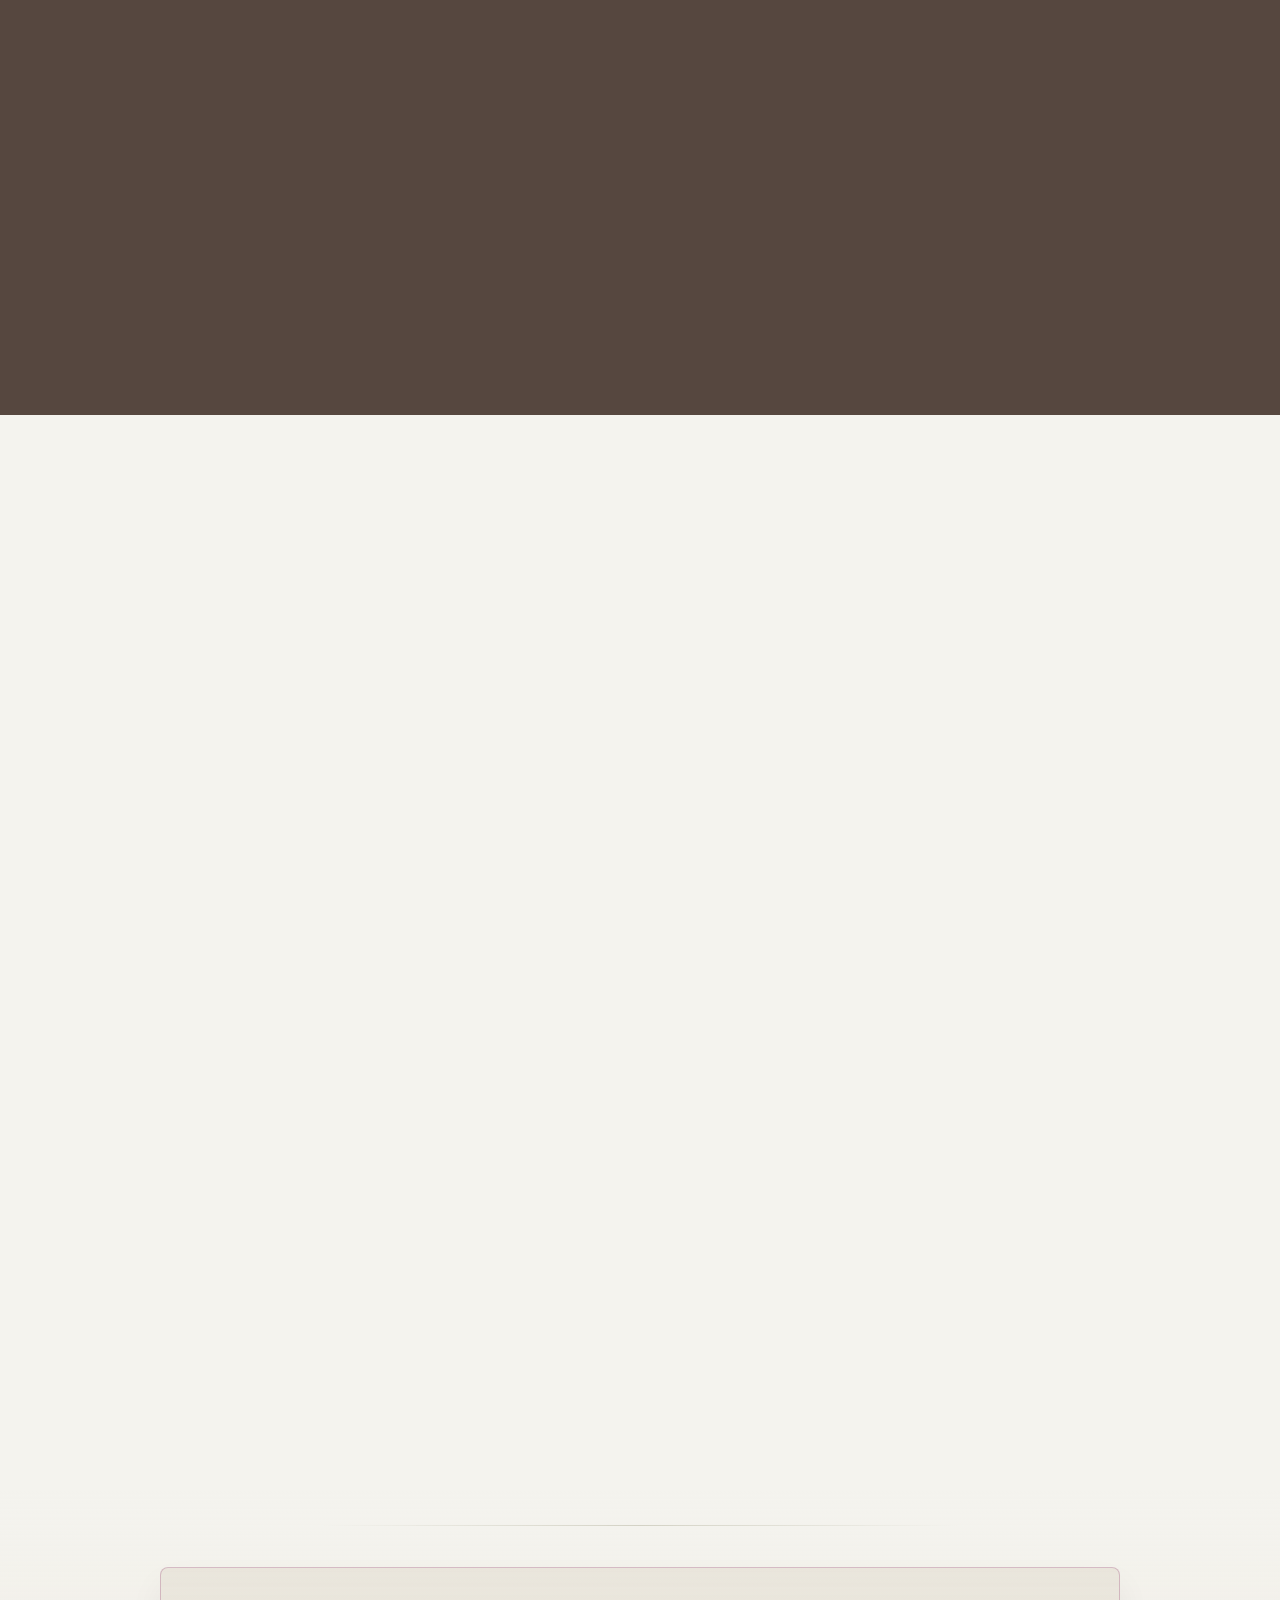
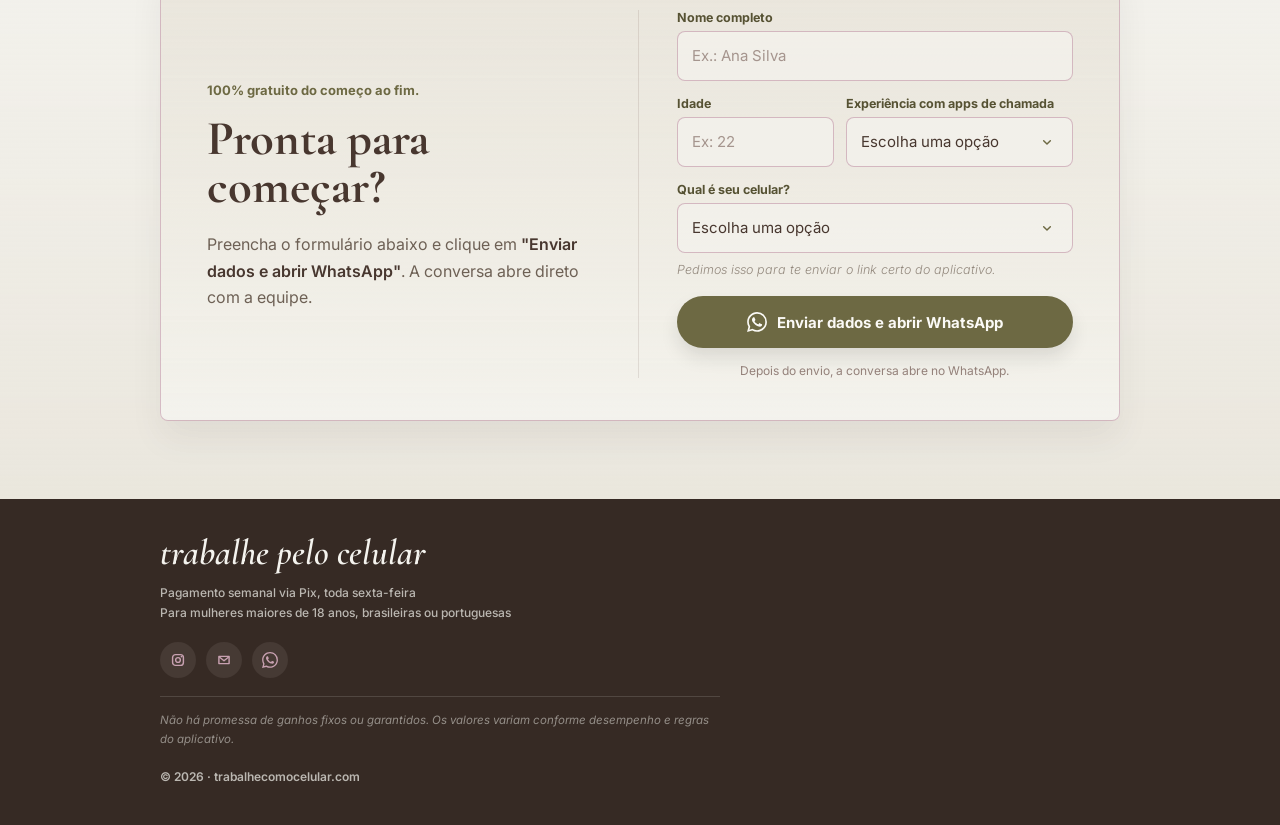
==== commit 01ffa7ed: "Att" ====
--- a/index.html
+++ b/index.html
@@ -1771,6 +1771,10 @@
 
       /* ANIMATIONS */
       @keyframes heroFadeUp {
+        from {
+          opacity: 0;
+          transform: translateY(16px);
+        }
         to {
           opacity: 1;
           transform: translateY(0);
@@ -1778,31 +1782,27 @@
       }
 
       .hero-fade {
-        opacity: 0;
-        transform: translateY(16px);
-        transition:
-          opacity 0.65s ease,
-          transform 0.65s ease;
+        animation: heroFadeUp 0.65s ease both;
       }
 
       .hero-fade-1 {
-        transition-delay: 0.05s;
+        animation-delay: 0.05s;
       }
 
       .hero-fade-2 {
-        transition-delay: 0.12s;
+        animation-delay: 0.12s;
       }
 
       .hero-fade-3 {
-        transition-delay: 0.18s;
+        animation-delay: 0.18s;
       }
 
       .hero-fade-4 {
-        transition-delay: 0.24s;
+        animation-delay: 0.24s;
       }
 
       .hero-fade-5 {
-        transition-delay: 0.3s;
+        animation-delay: 0.3s;
       }
 
       .fade-up,
@@ -1837,6 +1837,7 @@
         .section-reveal {
           opacity: 1;
           transform: none;
+          animation: none;
           transition: none;
           will-change: auto;
         }
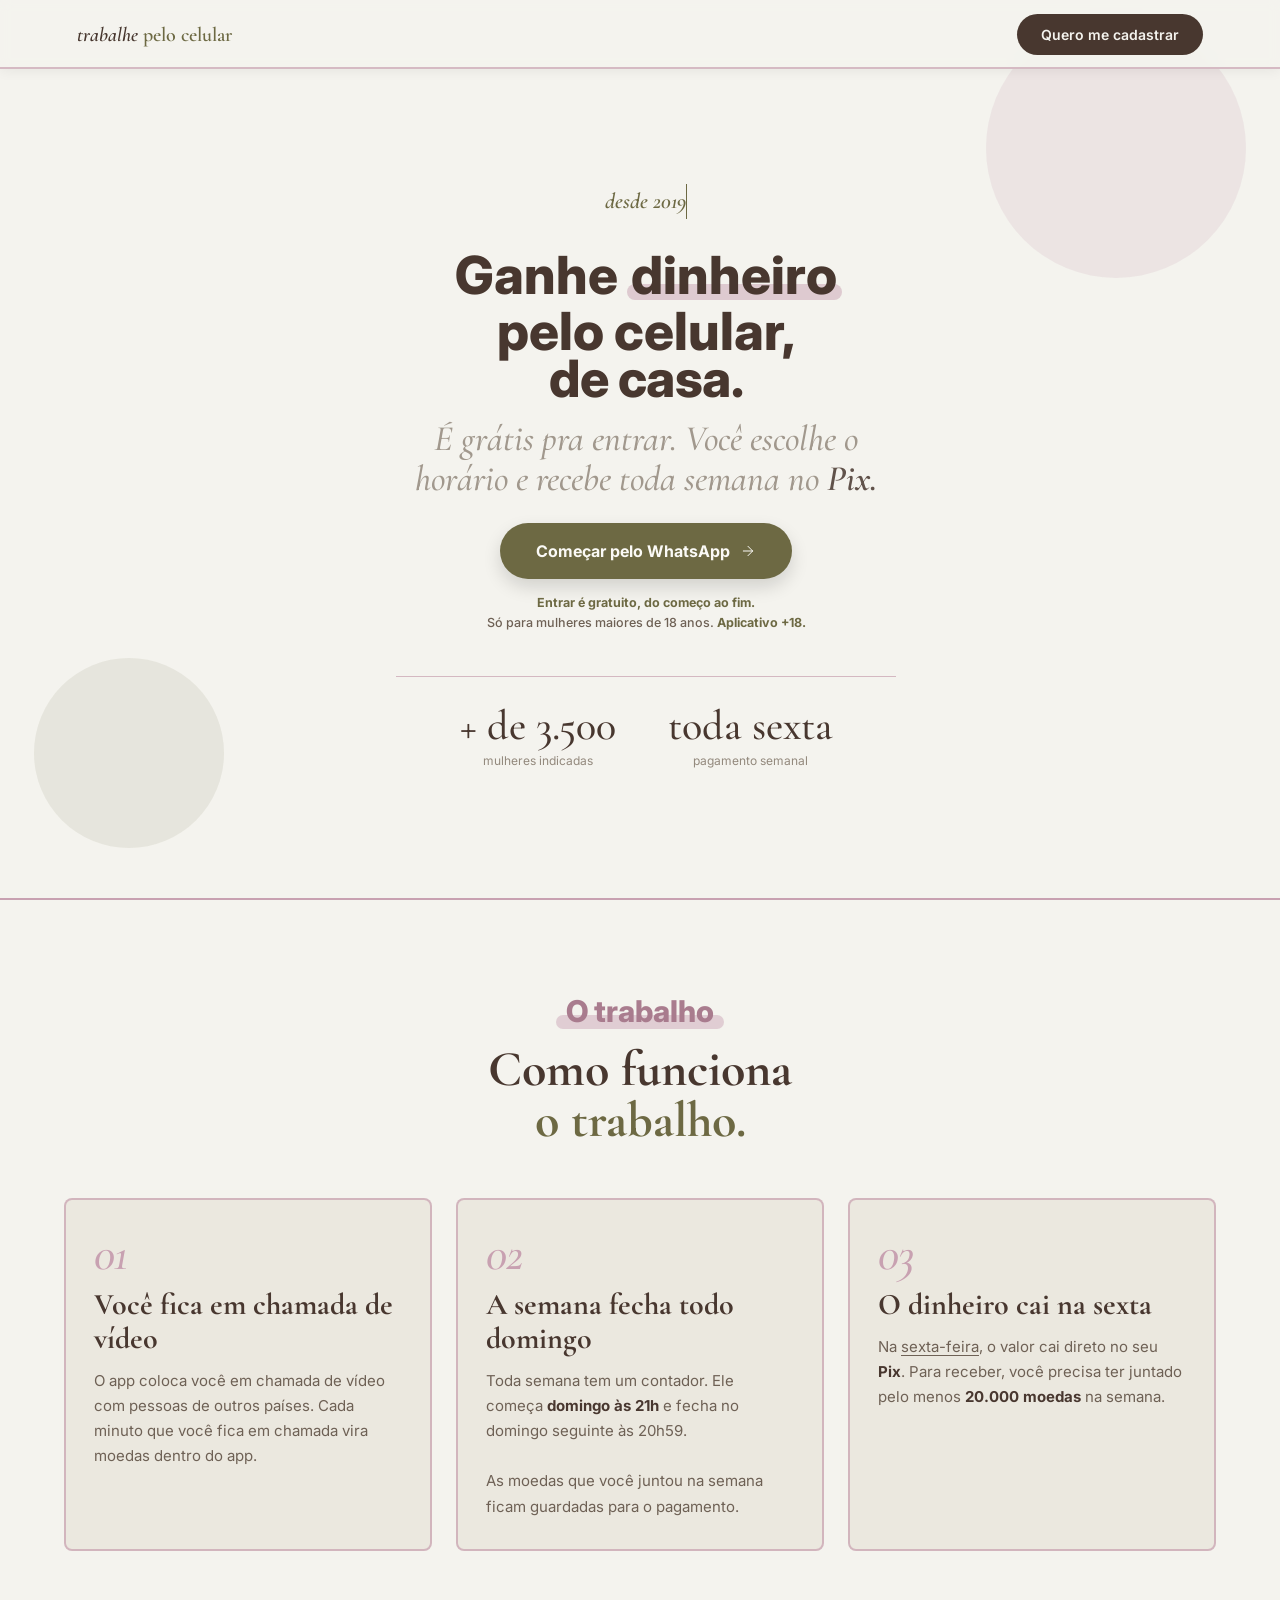
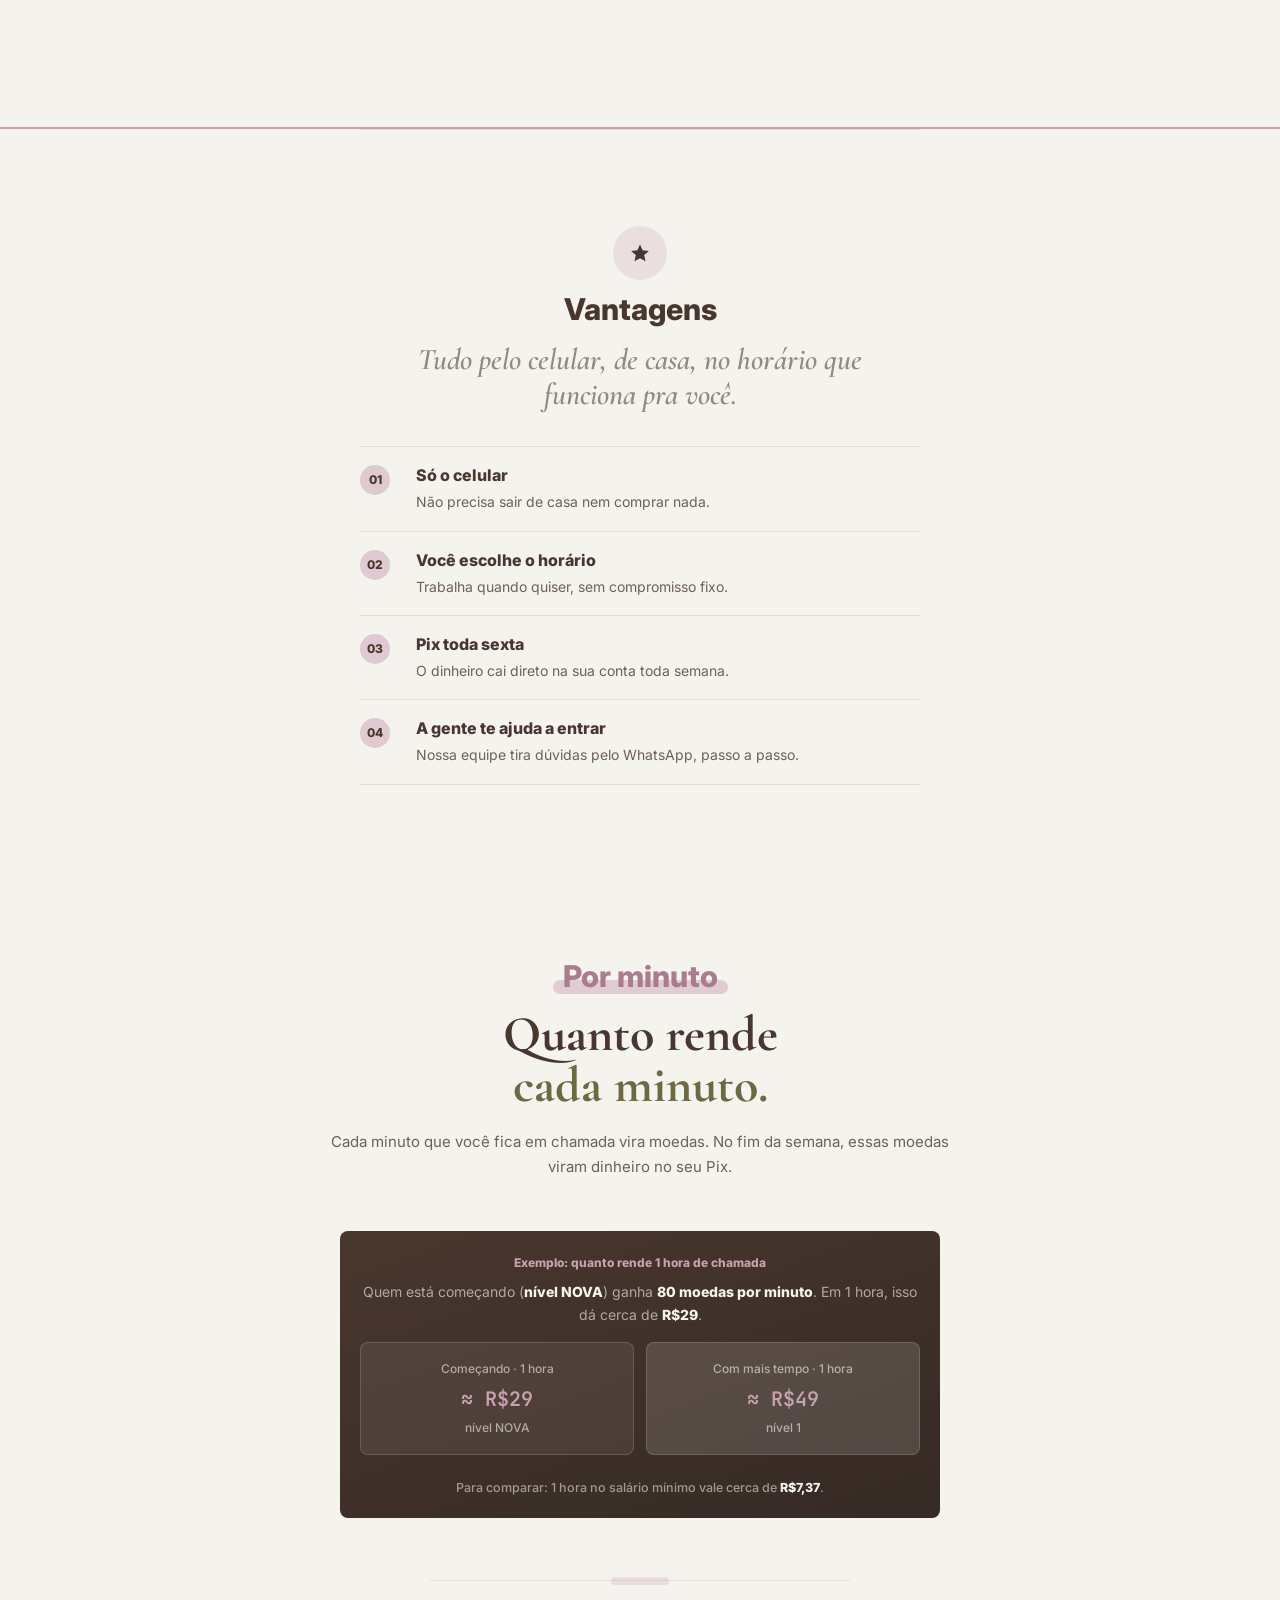
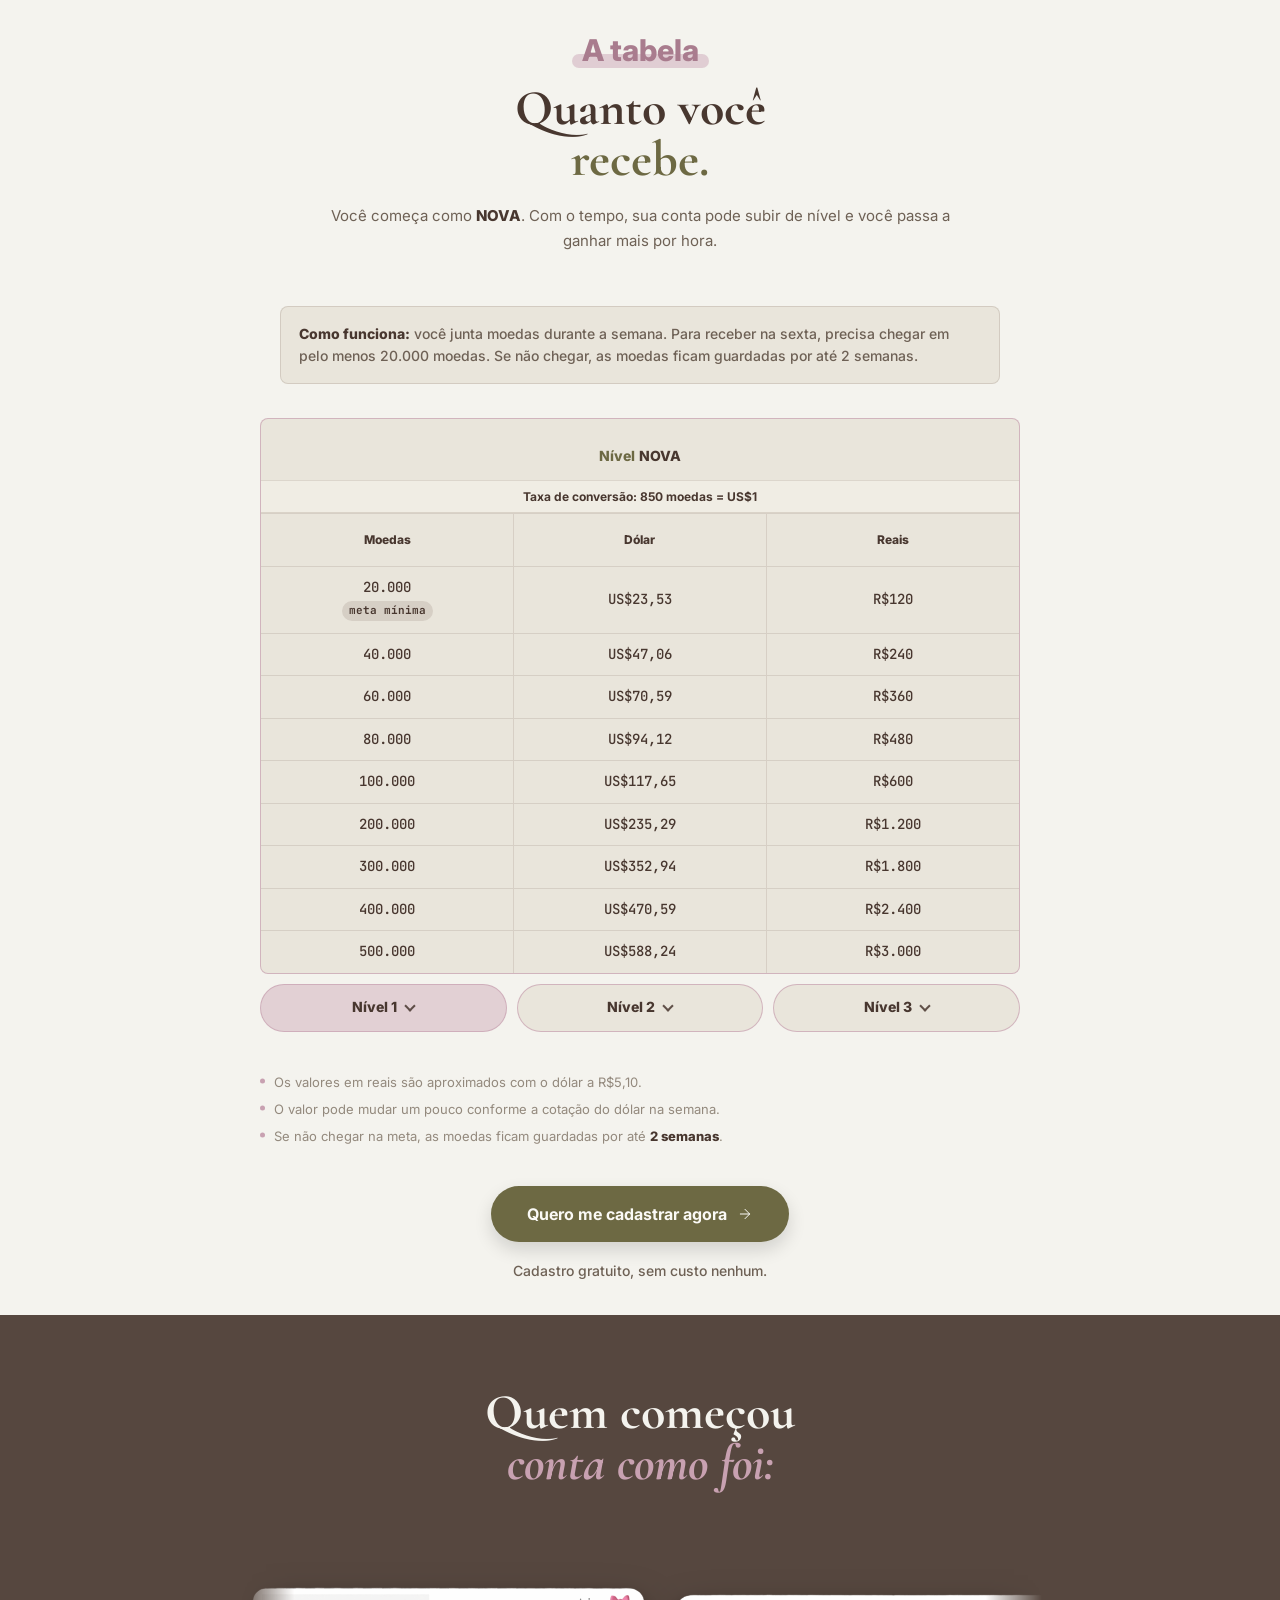
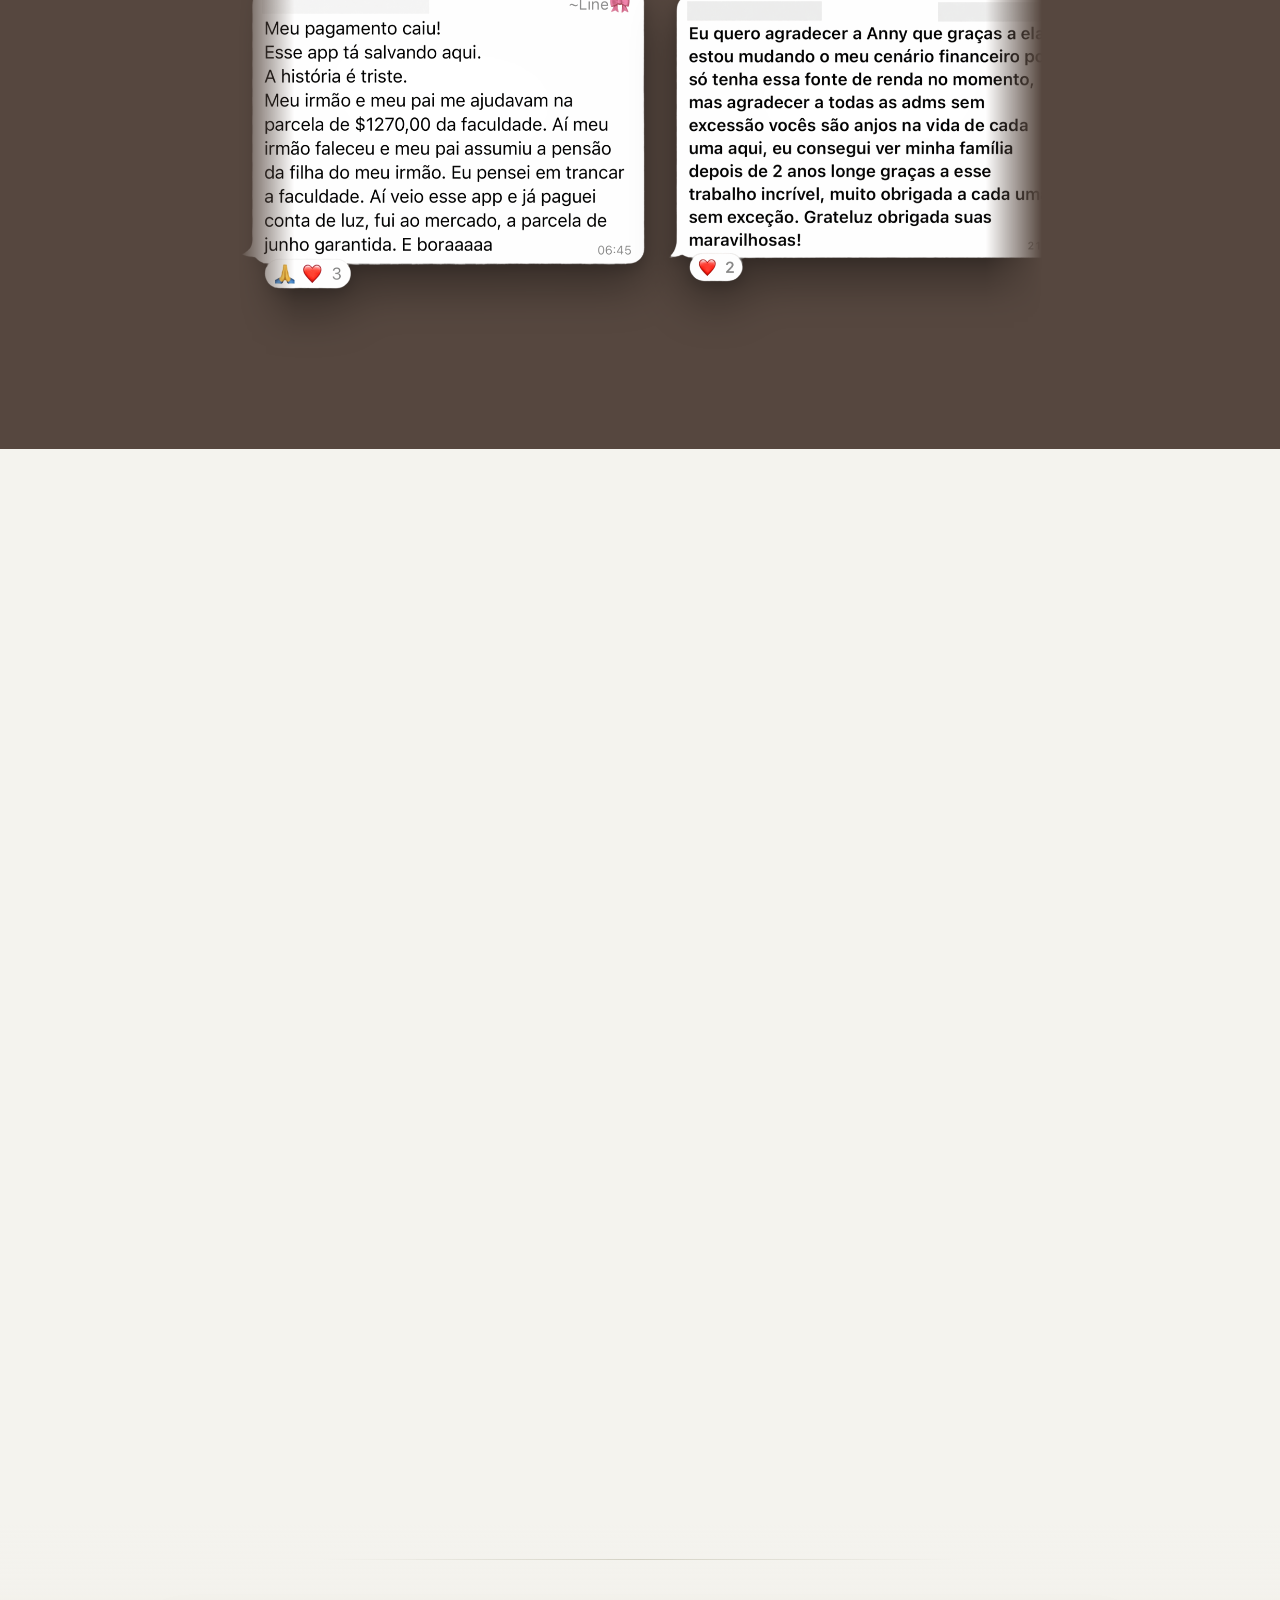
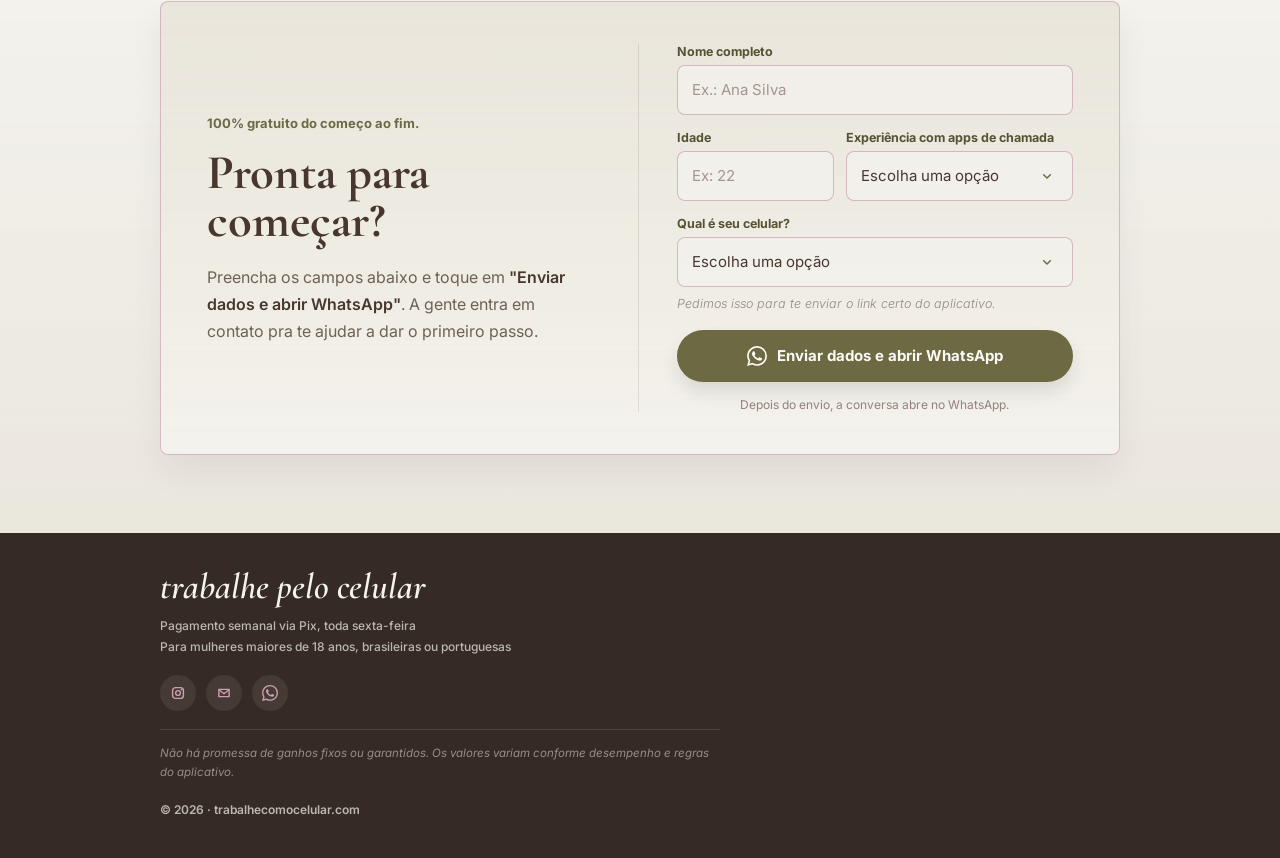
==== commit b88c66b0: "Simplifica textos, remove modais, corrige encoding e animacao do hero" ====
--- a/index.html
+++ b/index.html
@@ -3571,16 +3571,16 @@
                 <span class="hero-title-accent">dinheiro</span></span
               >
               <span class="hero-title-line hero-title-compact-line"
-                >atendendo</span
+                >pelo celular,</span
               >
               <span
                 class="hero-title-line hero-title-compact-line hero-title-video-line"
-                >videochamadas.</span
+                >de casa.</span
               >
               <em>
                 <span class="hero-sub-line hero-sub-text">
-                  Cadastre-se grátis, escolha seus horários e receba toda semana
-                  no
+                  É grátis pra entrar. Você escolhe o horário e recebe toda
+                  semana no
                   <span class="hero-sub-strong">Pix.</span>
                 </span>
               </em>
@@ -3602,8 +3602,8 @@
               </svg>
             </button>
             <p class="free-note hero-fade hero-fade-3">
-              <strong>Cadastro gratuito do começo ao fim.</strong><br />
-              Para mulheres maiores de 18 anos.
+              <strong>Entrar é gratuito, do começo ao fim.</strong><br />
+              Só para mulheres maiores de 18 anos.
               <span class="adult-note">Aplicativo +18.</span>
             </p>
             <div class="hero-proof hero-fade hero-fade-5">
@@ -3645,18 +3645,17 @@
           <div class="work-info-header fade-up">
             <span class="work-brush">O trabalho</span>
             <h2 class="section-title">
-              Como funciona<br /><em>na prática.</em>
+              Como funciona<br /><em>o trabalho.</em>
             </h2>
           </div>
           <div class="work-info-grid">
             <article class="work-info-card work-info-card-blue fade-up">
               <span class="work-info-num">01</span>
-              <h3>Moedas viram dinheiro</h3>
+              <h3>Você fica em chamada de vídeo</h3>
               <p>
-                O app conecta você em chamadas de vídeo com pessoas de todo o
-                mundo. Elas compram moedas no app e usam durante as chamadas. No
-                fechamento da semana, essas moedas viram dólares para o
-                pagamento semanal.
+                O app coloca você em chamada de vídeo com pessoas de outros
+                países. Cada minuto que você fica em chamada vira moedas dentro
+                do app.
               </p>
             </article>
             <article
@@ -3664,13 +3663,14 @@
               style="transition-delay: 0.1s"
             >
               <span class="work-info-num">02</span>
-              <h3>A semana de trabalho</h3>
+              <h3>A semana fecha todo domingo</h3>
               <p>
-                O período é <strong>semanal</strong>. Todo domingo às 21h o
-                sistema fecha a semana e o contador volta para zero.
+                Toda semana tem um contador. Ele começa
+                <strong>domingo às 21h</strong>
+                e fecha no domingo seguinte às 20h59.
                 <br /><br />
-                <u>Semana de trabalho:</u><br />
-                domingo às 21h até domingo às 20h59.
+                As moedas que você juntou na semana ficam guardadas para o
+                pagamento.
               </p>
             </article>
             <article
@@ -3678,11 +3678,11 @@
               style="transition-delay: 0.2s"
             >
               <span class="work-info-num">03</span>
-              <h3>E o pagamento?</h3>
+              <h3>O dinheiro cai na sexta</h3>
               <p>
-                Você recebe direto na sua conta bancária, via PIX, na
-                <u>sexta-feira</u> seguinte à semana trabalhada. Para receber, o
-                app exige a meta mínima de <strong>20.000 moedas</strong>.
+                Na <u>sexta-feira</u>, o valor cai direto no seu
+                <strong>Pix</strong>. Para receber, você precisa ter juntado
+                pelo menos <strong>20.000 moedas</strong> na semana.
               </p>
             </article>
           </div>
@@ -3704,44 +3704,36 @@
           </div>
           <h2 class="why-title fade-up">Vantagens</h2>
           <p class="why-heading fade-up">
-            Trabalhe de casa, com ajuda no cadastro e horários que cabem no seu
-            dia.
+            Tudo pelo celular, de casa, no horário que funciona pra você.
           </p>
           <ul class="why-list fade-up">
             <li>
               <span class="why-index" aria-hidden="true">01</span>
               <div>
-                <strong>Tudo pelo celular</strong>
-                <span
-                  >Sem deslocamento e sem precisar montar estrutura
-                  complicada.</span
-                >
+                <strong>Só o celular</strong>
+                <span>Não precisa sair de casa nem comprar nada.</span>
               </div>
             </li>
             <li>
               <span class="why-index" aria-hidden="true">02</span>
               <div>
-                <strong>Horários flexíveis</strong>
-                <span
-                  >Você escolhe os horários que fazem sentido para você.</span
-                >
+                <strong>Você escolhe o horário</strong>
+                <span>Trabalha quando quiser, sem compromisso fixo.</span>
               </div>
             </li>
             <li>
               <span class="why-index" aria-hidden="true">03</span>
               <div>
-                <strong>Pix toda semana</strong>
-                <span
-                  >O valor depende das moedas que você fizer na semana.</span
-                >
+                <strong>Pix toda sexta</strong>
+                <span>O dinheiro cai direto na sua conta toda semana.</span>
               </div>
             </li>
             <li>
               <span class="why-index" aria-hidden="true">04</span>
               <div>
-                <strong>Cadastro com ajuda</strong>
+                <strong>A gente te ajuda a entrar</strong>
                 <span
-                  >A equipe te ajuda e tira suas dúvidas pelo WhatsApp.</span
+                  >Nossa equipe tira dúvidas pelo WhatsApp, passo a passo.</span
                 >
               </div>
             </li>
@@ -3757,33 +3749,34 @@
               Quanto rende<br /><em>cada minuto.</em>
             </h2>
             <p class="salary-intro">
-              Primeiro, cada minuto em chamada vira moedas. Depois, no
-              fechamento da semana, essas moedas entram na tabela de pagamento.
+              Cada minuto que você fica em chamada vira moedas. No fim da
+              semana, essas moedas viram dinheiro no seu Pix.
             </p>
           </div>
           <div class="earnings-cards fade-up" style="transition-delay: 0.15s">
             <div class="minute-example">
-              <span class="minute-label">Moedas por minuto de chamada</span>
+              <span class="minute-label"
+                >Exemplo: quanto rende 1 hora de chamada</span
+              >
               <p>
-                Cada minuto em chamada vira moedas. No nível NOVA, são
-                <strong>80 moedas por minuto</strong>. No Nível 1, esse valor
-                pode chegar a <strong>120 moedas por minuto</strong>.
+                Quem está começando (<strong>nível NOVA</strong>) ganha
+                <strong>80 moedas por minuto</strong>. Em 1 hora, isso dá cerca
+                de <strong>R$29</strong>.
               </p>
               <div class="minute-grid">
                 <div>
-                  <span>NOVA · exemplo em 1 hora</span>
-                  <strong>4.800 moedas</strong>
-                  <small>aproximadamente <b>R$29</b></small>
+                  <span>Começando · 1 hora</span>
+                  <strong>≈ R$29</strong>
+                  <small>nível NOVA</small>
                 </div>
                 <div>
-                  <span>Nível 1 · exemplo em 1 hora</span>
-                  <strong>7.200 moedas</strong>
-                  <small>aproximadamente <b>R$49</b></small>
+                  <span>Com mais tempo · 1 hora</span>
+                  <strong>≈ R$49</strong>
+                  <small>nível 1</small>
                 </div>
               </div>
               <p class="minute-compare">
-                Para comparar: 1 hora pelo salário mínimo usado como referência
-                nesta página vale cerca de
+                Para comparar: 1 hora no salário mínimo vale cerca de
                 <strong>R$7,37</strong>.
               </p>
             </div>
@@ -3800,14 +3793,15 @@
             <h2 class="section-title">Quanto você<br /><em>recebe.</em></h2>
             <p class="salary-intro">
               Você começa como <strong>NOVA</strong>. Com o tempo, sua conta
-              pode subir de nível e a conversão de moedas pode melhorar.
+              pode subir de nível e você passa a ganhar mais por hora.
             </p>
           </div>
           <div class="earnings-cards fade-up" style="transition-delay: 0.15s">
             <p class="salary-simple-summary">
-              <strong>Resumo simples:</strong> você ganha moedas durante as
-              chamadas. Para receber na semana, precisa chegar na meta mínima.
-              Se não chegar, as moedas podem acumular por até 2 semanas.
+              <strong>Como funciona:</strong> você junta moedas durante a
+              semana. Para receber na sexta, precisa chegar em pelo menos 20.000
+              moedas. Se não chegar, as moedas ficam guardadas por até 2
+              semanas.
             </p>
             <div
               class="salary-level-list"
@@ -4091,16 +4085,13 @@
               </details>
             </div>
             <ul class="salary-note">
+              <li>Os valores em reais são aproximados com o dólar a R$5,10.</li>
               <li>
-                Os valores em reais são aproximados com dólar a R$5,10 e
-                arredondados, sem centavos.
+                O valor pode mudar um pouco conforme a cotação do dólar na
+                semana.
               </li>
               <li>
-                O valor final pode mudar conforme a cotação do dólar e o nível
-                da sua conta na semana.
-              </li>
-              <li>
-                Caso não alcance a meta, as moedas acumulam por até
+                Se não chegar na meta, as moedas ficam guardadas por até
                 <strong>2 semanas</strong>.
               </li>
             </ul>
@@ -5394,43 +5385,43 @@
               <div>
                 <h3>Preciso aparecer na câmera?</h3>
                 <p>
-                  Sim. Para a chamada contar moedas, você precisa estar em vídeo
-                  e aparecer na câmera. Chat sozinho não conta para o pagamento.
+                  Sim. Você precisa estar com o rosto aparecendo na câmera
+                  durante a chamada. Só mandar mensagem no chat não conta para o
+                  pagamento.
                 </p>
               </div>
             </article>
             <article class="faq-item">
               <span class="faq-number">02</span>
               <div>
-                <h3>Como vou me comunicar em outras línguas?</h3>
+                <h3>E se a pessoa falar outra língua?</h3>
                 <p>
-                  Durante a chamada, o app tem tradução automática. Você não
-                  precisa falar por voz em outro idioma: pode digitar em
-                  português, mas precisa continuar aparecendo na câmera.
+                  Sem problema. O app traduz tudo na tela. Você pode digitar em
+                  português e a outra pessoa lê na língua dela. Não precisa
+                  falar por voz em outro idioma.
                 </p>
               </div>
             </article>
             <article class="faq-item">
               <span class="faq-number">03</span>
               <div>
-                <h3>O que devo fazer durante as chamadas?</h3>
+                <h3>O que acontece nas chamadas?</h3>
                 <p>
-                  Na prática, a maioria dos usuários busca conversa com tom
-                  adulto. É importante saber conversar, conduzir a chamada e
-                  respeitar seus próprios limites. Se esse tipo de situação for
-                  sensível demais para você, talvez seja melhor não entrar.
+                  É um aplicativo adulto. A maioria das pessoas quer conversa
+                  com tom adulto. É importante saber dizer não e respeitar seus
+                  próprios limites. Se isso for algo que te incomoda, talvez
+                  esse trabalho não seja pra você.
                 </p>
               </div>
             </article>
             <article class="faq-item">
               <span class="faq-number">04</span>
               <div>
-                <h3>Pessoas conhecidas podem me encontrar?</h3>
+                <h3>Alguém que eu conheço pode me ver?</h3>
                 <p>
-                  O app não funciona como Facebook ou Instagram, que sugerem seu
-                  perfil para pessoas próximas. Por isso, é difícil encontrar
-                  conhecidos. Mas, como é um trabalho com vídeo, não dá para
-                  dizer que é impossível.
+                  O app não sugere você para pessoas próximas como o Instagram
+                  faz. Por isso é difícil alguém conhecido te encontrar. Mas,
+                  como é vídeo, não dá para garantir que é impossível.
                 </p>
               </div>
             </article>
@@ -5448,7 +5439,7 @@
                   <input
                     id="faqInput"
                     type="text"
-                    placeholder="Ex.: preciso aparecer na câmera?"
+                    placeholder="Ex.: vou aparecer na câmera?"
                     aria-label="Digite sua pergunta sobre o trabalho"
                     autocomplete="off"
                   />
@@ -5471,9 +5462,9 @@
             <span class="footer-kicker">100% gratuito do começo ao fim.</span>
             <h2 class="footer-title">Pronta para começar?</h2>
             <p class="footer-body">
-              Preencha o formulário abaixo e clique em
-              <strong>"Enviar dados e abrir WhatsApp"</strong>. A conversa abre
-              direto com a equipe.
+              Preencha os campos abaixo e toque em
+              <strong>"Enviar dados e abrir WhatsApp"</strong>. A gente entra em
+              contato pra te ajudar a dar o primeiro passo.
             </p>
           </div>
           <form class="footer-lead-form" id="footerLeadForm" novalidate>
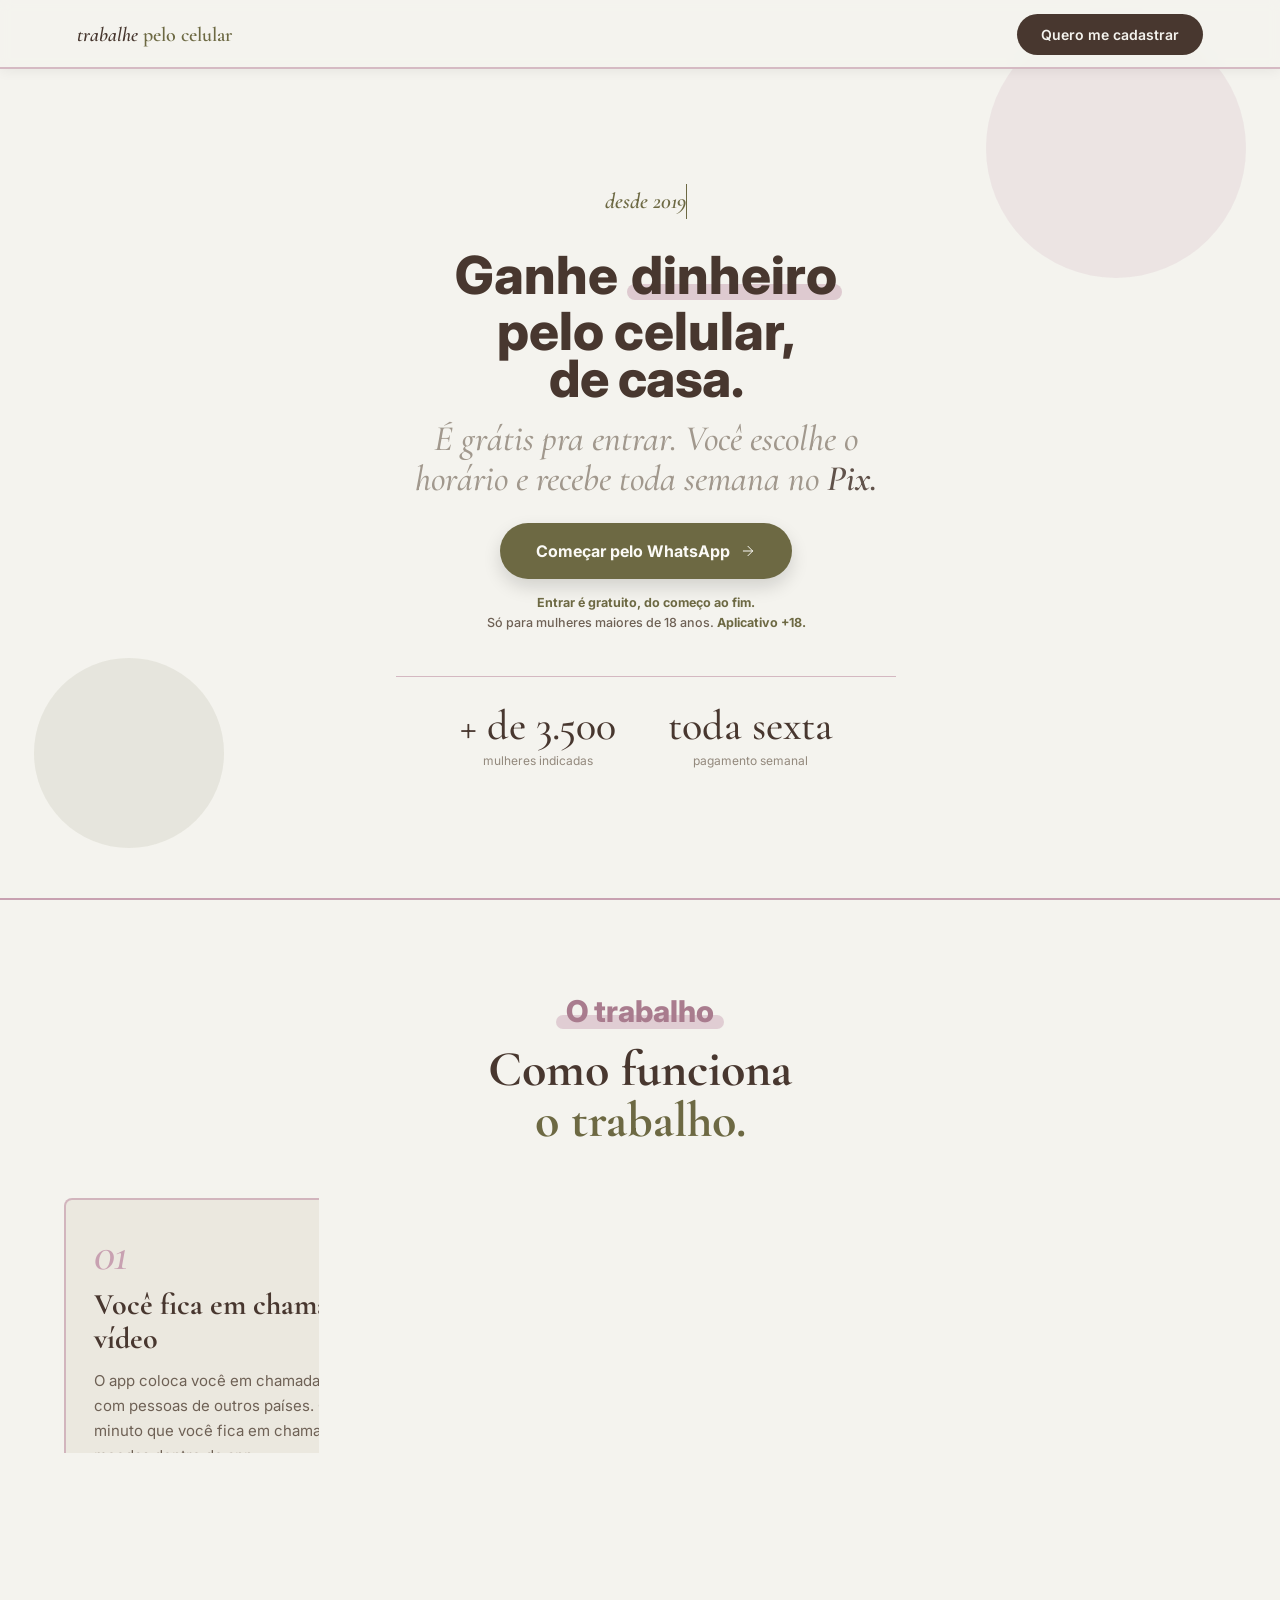
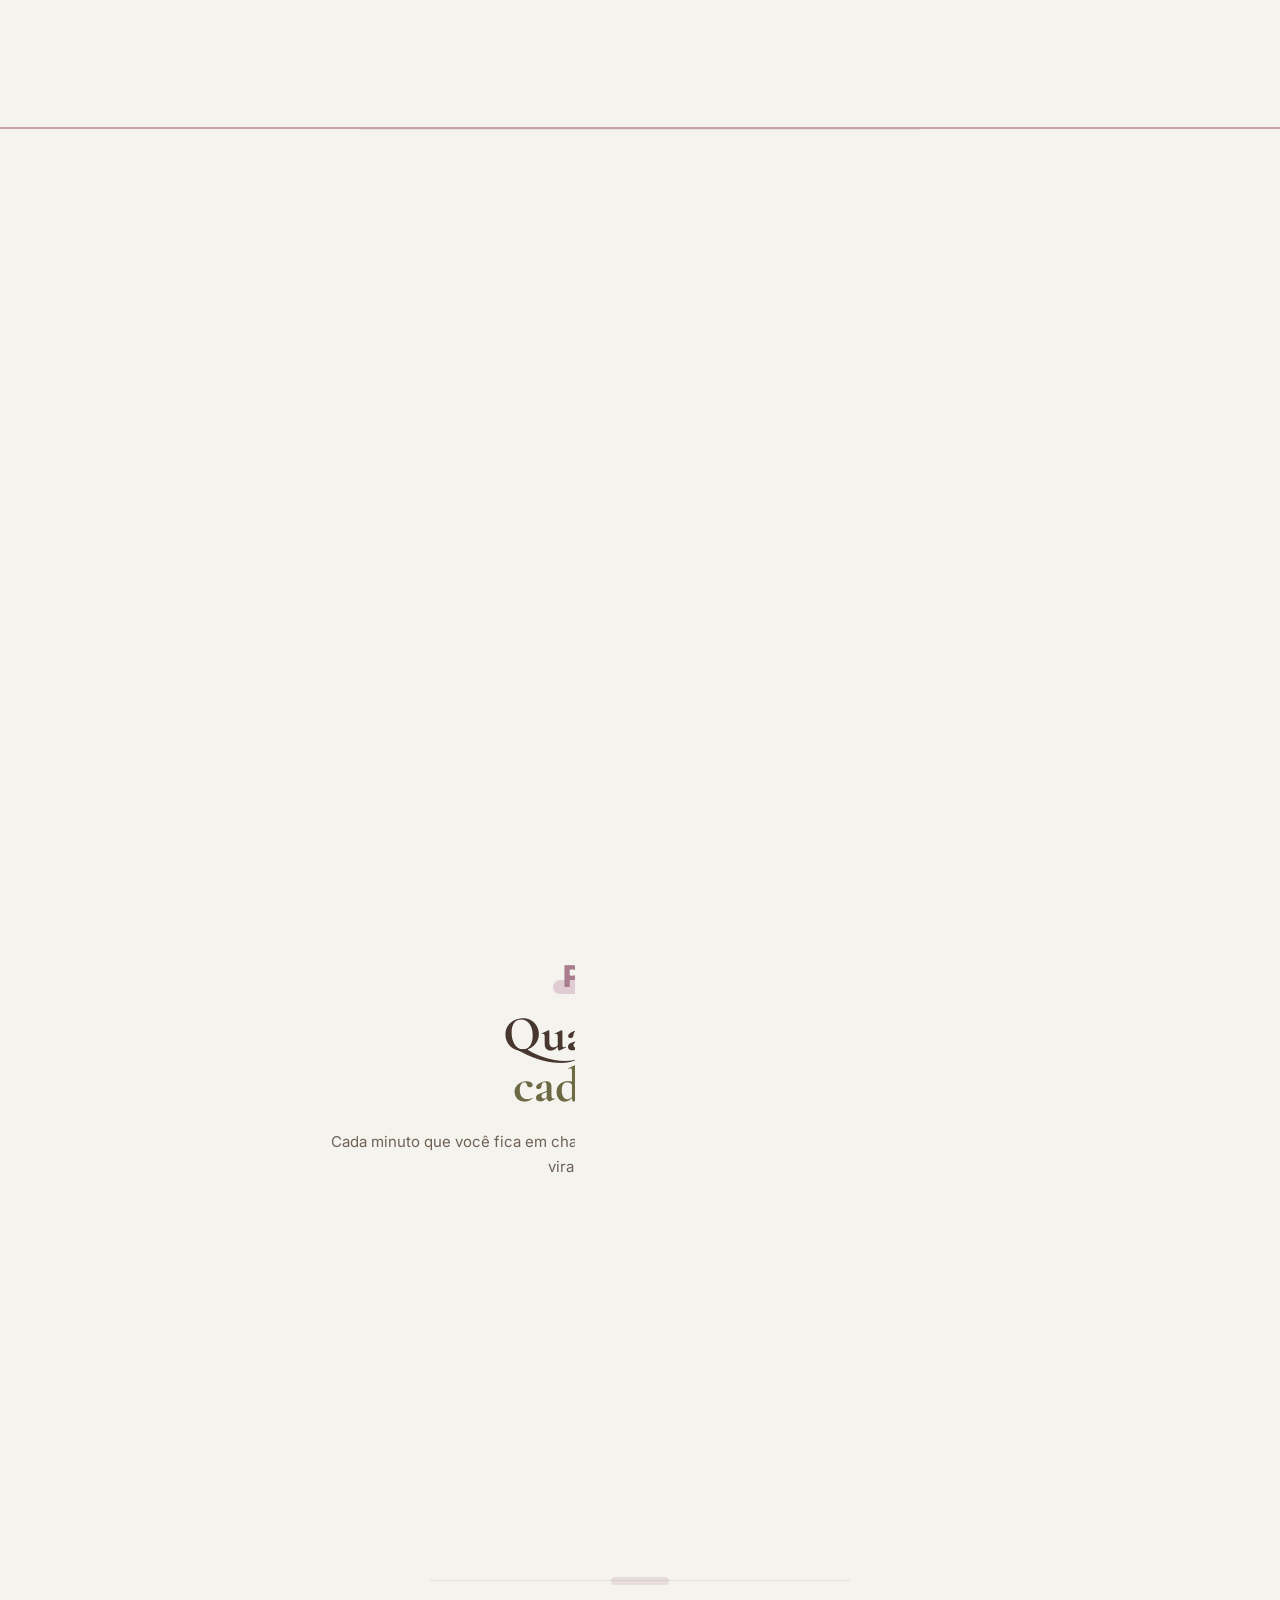
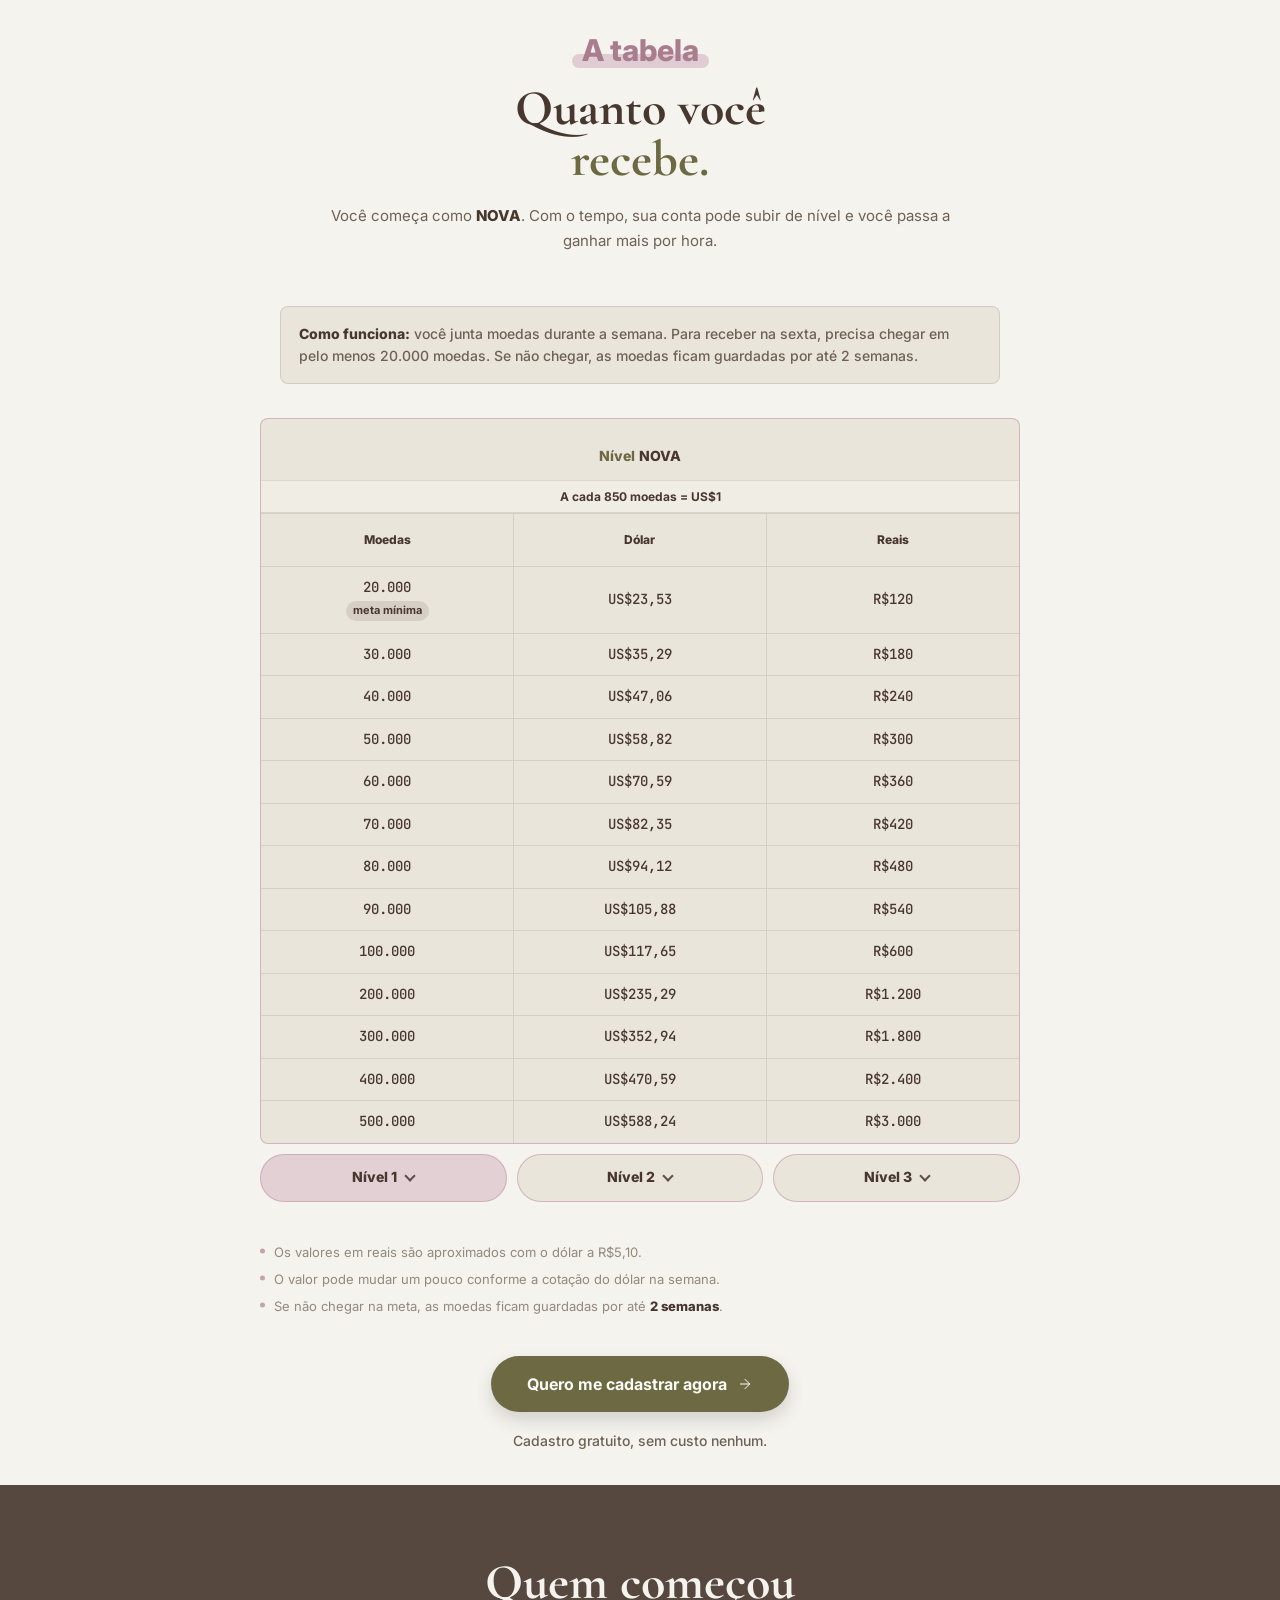
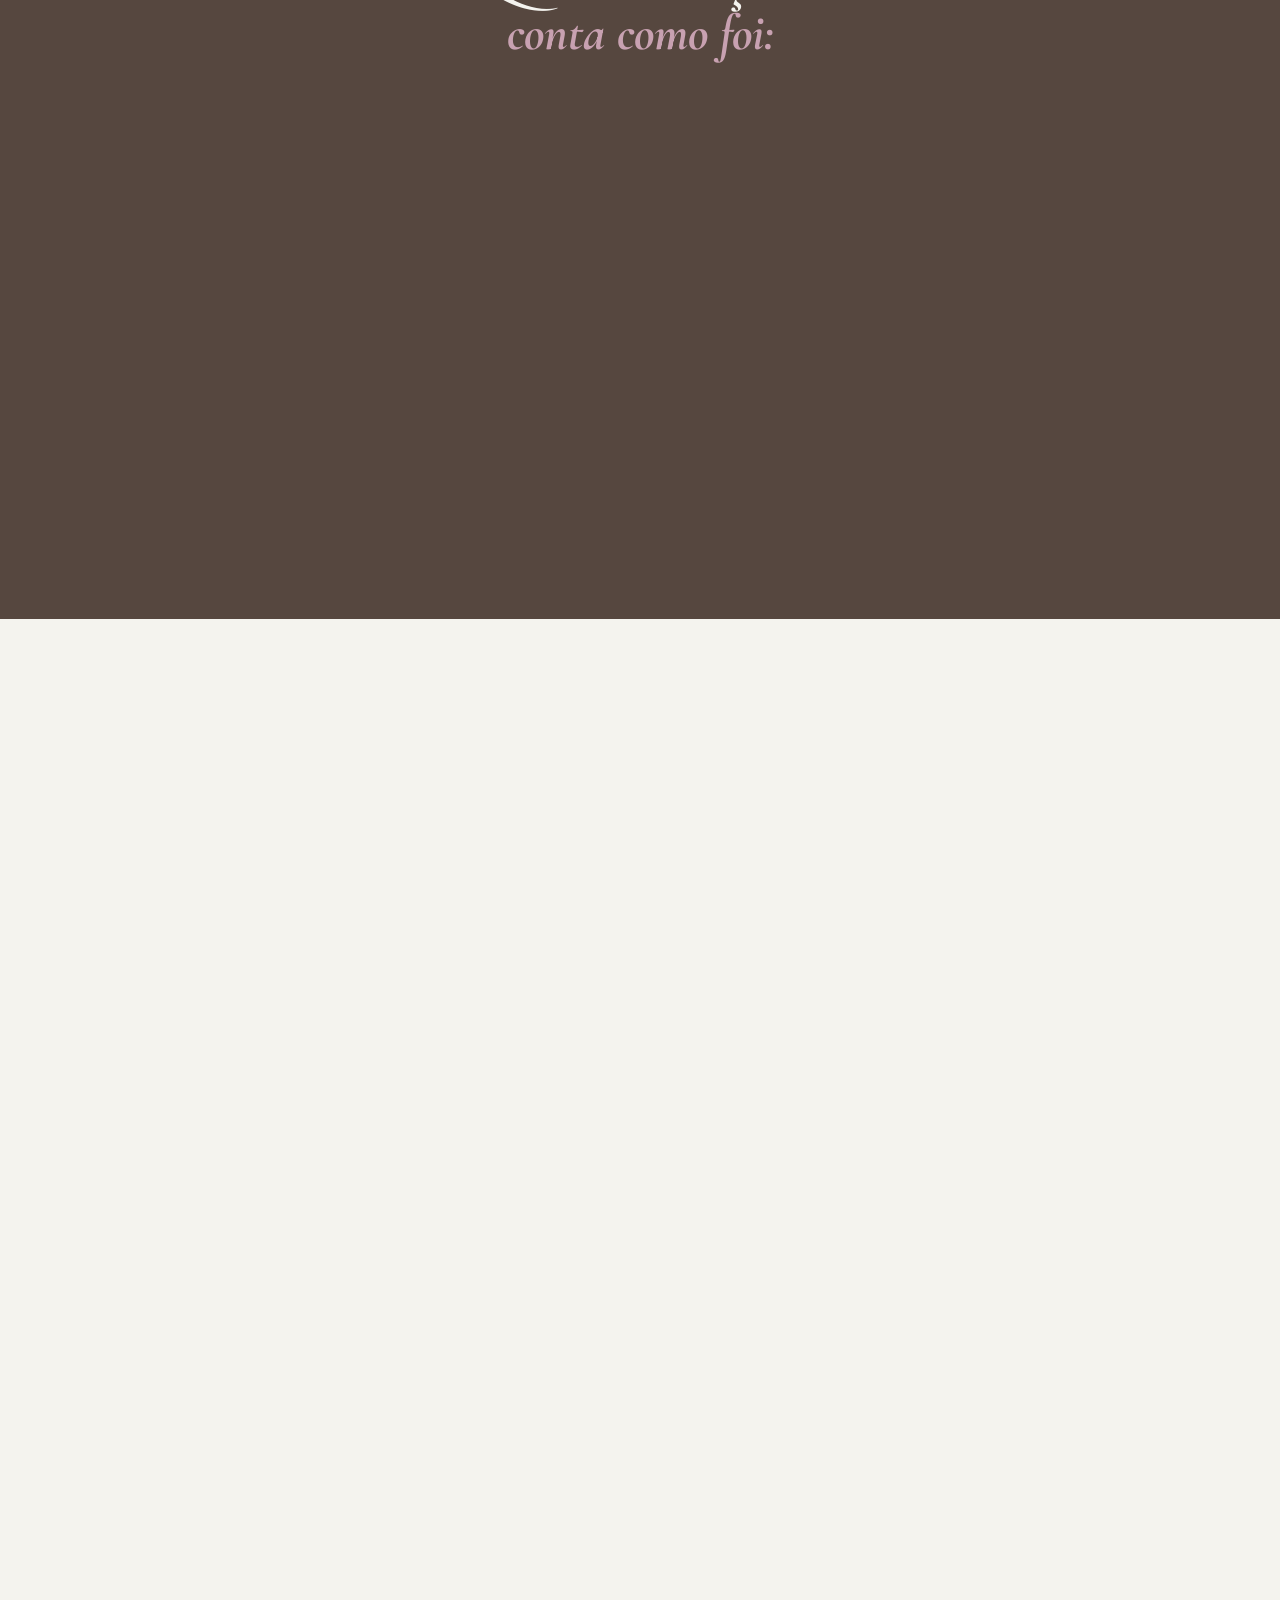
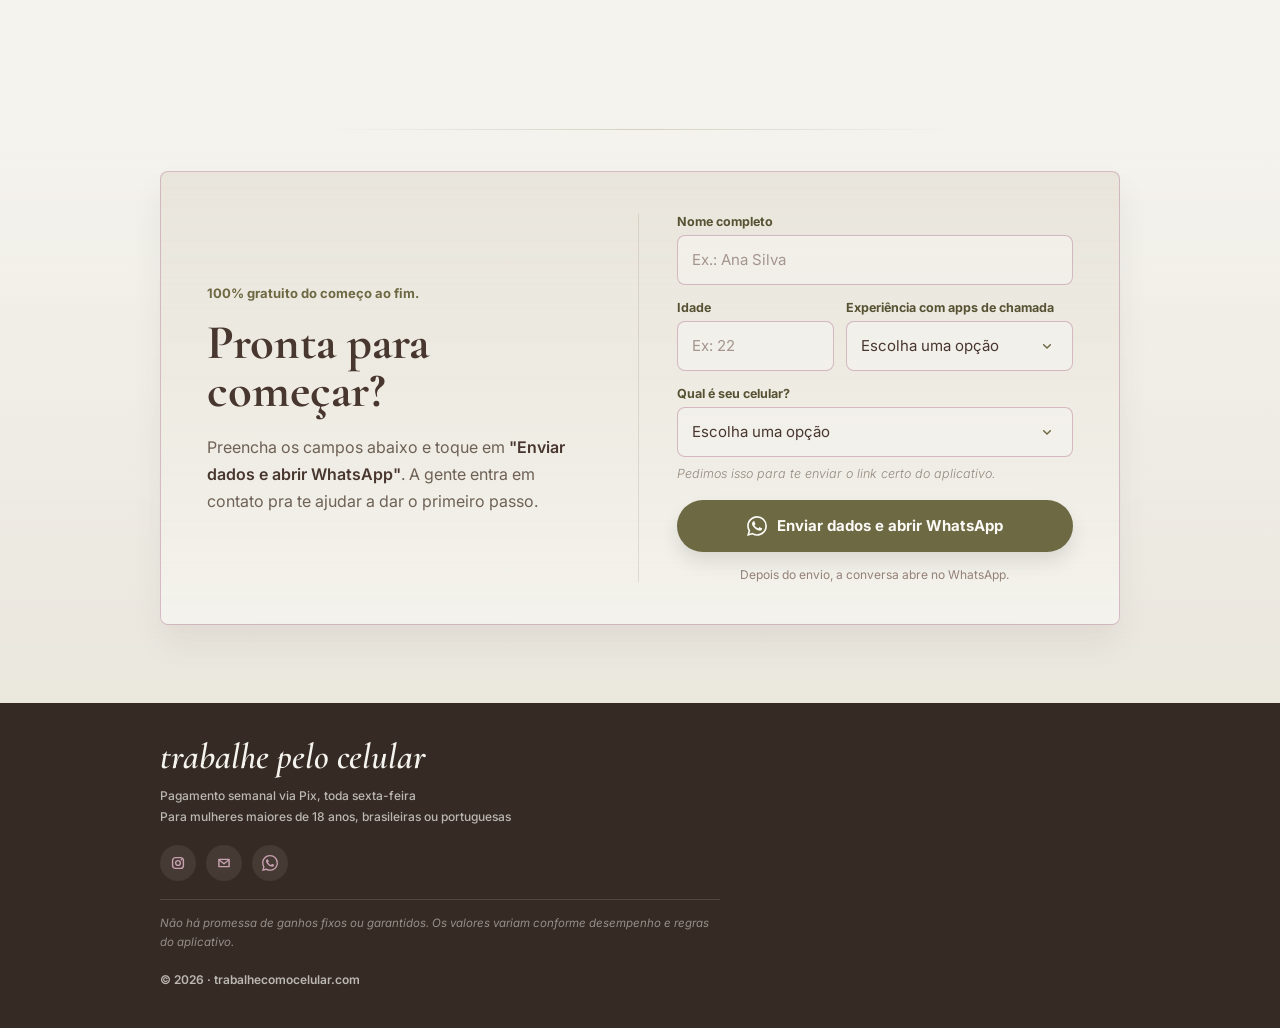
==== commit 3c428b34: "Tabela: expande tudo por padrao, de 10k em 10k ate 100k" ====
--- a/index.html
+++ b/index.html
@@ -3817,7 +3817,7 @@
                     <strong>NOVA</strong>
                   </div>
                   <i class="salary-level-chevron" aria-hidden="true"></i>
-                  <small>Taxa de conversão: 850 moedas = US$1</small>
+                  <small>A cada 850 moedas = US$1</small>
                 </summary>
                 <table class="salary-table">
                   <thead>
@@ -3831,10 +3831,15 @@
                     <tr>
                       <td>
                         20.000
-                        <span>meta mínima</span>
+                        <span class="salary-tag-min">meta mínima</span>
                       </td>
                       <td>US$23,53</td>
                       <td>R$120</td>
+                    </tr>
+                    <tr>
+                      <td>30.000</td>
+                      <td>US$35,29</td>
+                      <td>R$180</td>
                     </tr>
                     <tr>
                       <td>40.000</td>
@@ -3842,14 +3847,29 @@
                       <td>R$240</td>
                     </tr>
                     <tr>
+                      <td>50.000</td>
+                      <td>US$58,82</td>
+                      <td>R$300</td>
+                    </tr>
+                    <tr>
                       <td>60.000</td>
                       <td>US$70,59</td>
                       <td>R$360</td>
                     </tr>
                     <tr>
+                      <td>70.000</td>
+                      <td>US$82,35</td>
+                      <td>R$420</td>
+                    </tr>
+                    <tr>
                       <td>80.000</td>
                       <td>US$94,12</td>
                       <td>R$480</td>
+                    </tr>
+                    <tr>
+                      <td>90.000</td>
+                      <td>US$105,88</td>
+                      <td>R$540</td>
                     </tr>
                     <tr>
                       <td>100.000</td>
@@ -3885,7 +3905,7 @@
                     <strong>Nível 1</strong>
                   </div>
                   <i class="salary-level-chevron" aria-hidden="true"></i>
-                  <small>Taxa de conversão: 750 moedas = US$1</small>
+                  <small>A cada 750 moedas = US$1</small>
                 </summary>
                 <table class="salary-table">
                   <thead>
@@ -3899,10 +3919,15 @@
                     <tr>
                       <td>
                         20.000
-                        <span>meta mínima</span>
+                        <span class="salary-tag-min">meta mínima</span>
                       </td>
                       <td>US$26,67</td>
                       <td>R$136</td>
+                    </tr>
+                    <tr>
+                      <td>30.000</td>
+                      <td>US$40,00</td>
+                      <td>R$204</td>
                     </tr>
                     <tr>
                       <td>40.000</td>
@@ -3910,14 +3935,29 @@
                       <td>R$272</td>
                     </tr>
                     <tr>
+                      <td>50.000</td>
+                      <td>US$66,67</td>
+                      <td>R$340</td>
+                    </tr>
+                    <tr>
                       <td>60.000</td>
                       <td>US$80,00</td>
                       <td>R$408</td>
                     </tr>
                     <tr>
+                      <td>70.000</td>
+                      <td>US$93,33</td>
+                      <td>R$476</td>
+                    </tr>
+                    <tr>
                       <td>80.000</td>
                       <td>US$106,67</td>
                       <td>R$544</td>
+                    </tr>
+                    <tr>
+                      <td>90.000</td>
+                      <td>US$120,00</td>
+                      <td>R$612</td>
                     </tr>
                     <tr>
                       <td>100.000</td>
@@ -3953,7 +3993,7 @@
                     <strong>Nível 2</strong>
                   </div>
                   <i class="salary-level-chevron" aria-hidden="true"></i>
-                  <small>Taxa de conversão: 850 moedas = US$1</small>
+                  <small>A cada 850 moedas = US$1</small>
                 </summary>
                 <table class="salary-table">
                   <thead>
@@ -3967,10 +4007,15 @@
                     <tr>
                       <td>
                         20.000
-                        <span>meta mínima</span>
+                        <span class="salary-tag-min">meta mínima</span>
                       </td>
                       <td>US$23,53</td>
                       <td>R$120</td>
+                    </tr>
+                    <tr>
+                      <td>30.000</td>
+                      <td>US$35,29</td>
+                      <td>R$180</td>
                     </tr>
                     <tr>
                       <td>40.000</td>
@@ -3978,14 +4023,29 @@
                       <td>R$240</td>
                     </tr>
                     <tr>
+                      <td>50.000</td>
+                      <td>US$58,82</td>
+                      <td>R$300</td>
+                    </tr>
+                    <tr>
                       <td>60.000</td>
                       <td>US$70,59</td>
                       <td>R$360</td>
                     </tr>
                     <tr>
+                      <td>70.000</td>
+                      <td>US$82,35</td>
+                      <td>R$420</td>
+                    </tr>
+                    <tr>
                       <td>80.000</td>
                       <td>US$94,12</td>
                       <td>R$480</td>
+                    </tr>
+                    <tr>
+                      <td>90.000</td>
+                      <td>US$105,88</td>
+                      <td>R$540</td>
                     </tr>
                     <tr>
                       <td>100.000</td>
@@ -4021,7 +4081,7 @@
                     <strong>Nível 3</strong>
                   </div>
                   <i class="salary-level-chevron" aria-hidden="true"></i>
-                  <small>Taxa de conversão: 950 moedas = US$1</small>
+                  <small>A cada 950 moedas = US$1</small>
                 </summary>
                 <table class="salary-table">
                   <thead>
@@ -4035,10 +4095,15 @@
                     <tr>
                       <td>
                         20.000
-                        <span>meta mínima</span>
+                        <span class="salary-tag-min">meta mínima</span>
                       </td>
                       <td>US$21,05</td>
                       <td>R$107</td>
+                    </tr>
+                    <tr>
+                      <td>30.000</td>
+                      <td>US$31,58</td>
+                      <td>R$161</td>
                     </tr>
                     <tr>
                       <td>40.000</td>
@@ -4046,14 +4111,29 @@
                       <td>R$215</td>
                     </tr>
                     <tr>
+                      <td>50.000</td>
+                      <td>US$52,63</td>
+                      <td>R$268</td>
+                    </tr>
+                    <tr>
                       <td>60.000</td>
                       <td>US$63,16</td>
                       <td>R$322</td>
                     </tr>
                     <tr>
+                      <td>70.000</td>
+                      <td>US$73,68</td>
+                      <td>R$376</td>
+                    </tr>
+                    <tr>
                       <td>80.000</td>
                       <td>US$84,21</td>
                       <td>R$429</td>
+                    </tr>
+                    <tr>
+                      <td>90.000</td>
+                      <td>US$94,74</td>
+                      <td>R$483</td>
                     </tr>
                     <tr>
                       <td>100.000</td>
@@ -4103,6 +4183,18 @@
         .salary-level-list {
           display: grid;
           gap: 16px;
+        }
+
+        .salary-tag-min {
+          display: inline-block;
+          margin-top: 4px;
+          padding: 2px 8px;
+          background: var(--palette-taupe);
+          color: #fff;
+          font-size: 11px;
+          font-weight: 700;
+          border-radius: 999px;
+          font-family: var(--font-body);
         }
 
         .minute-example {
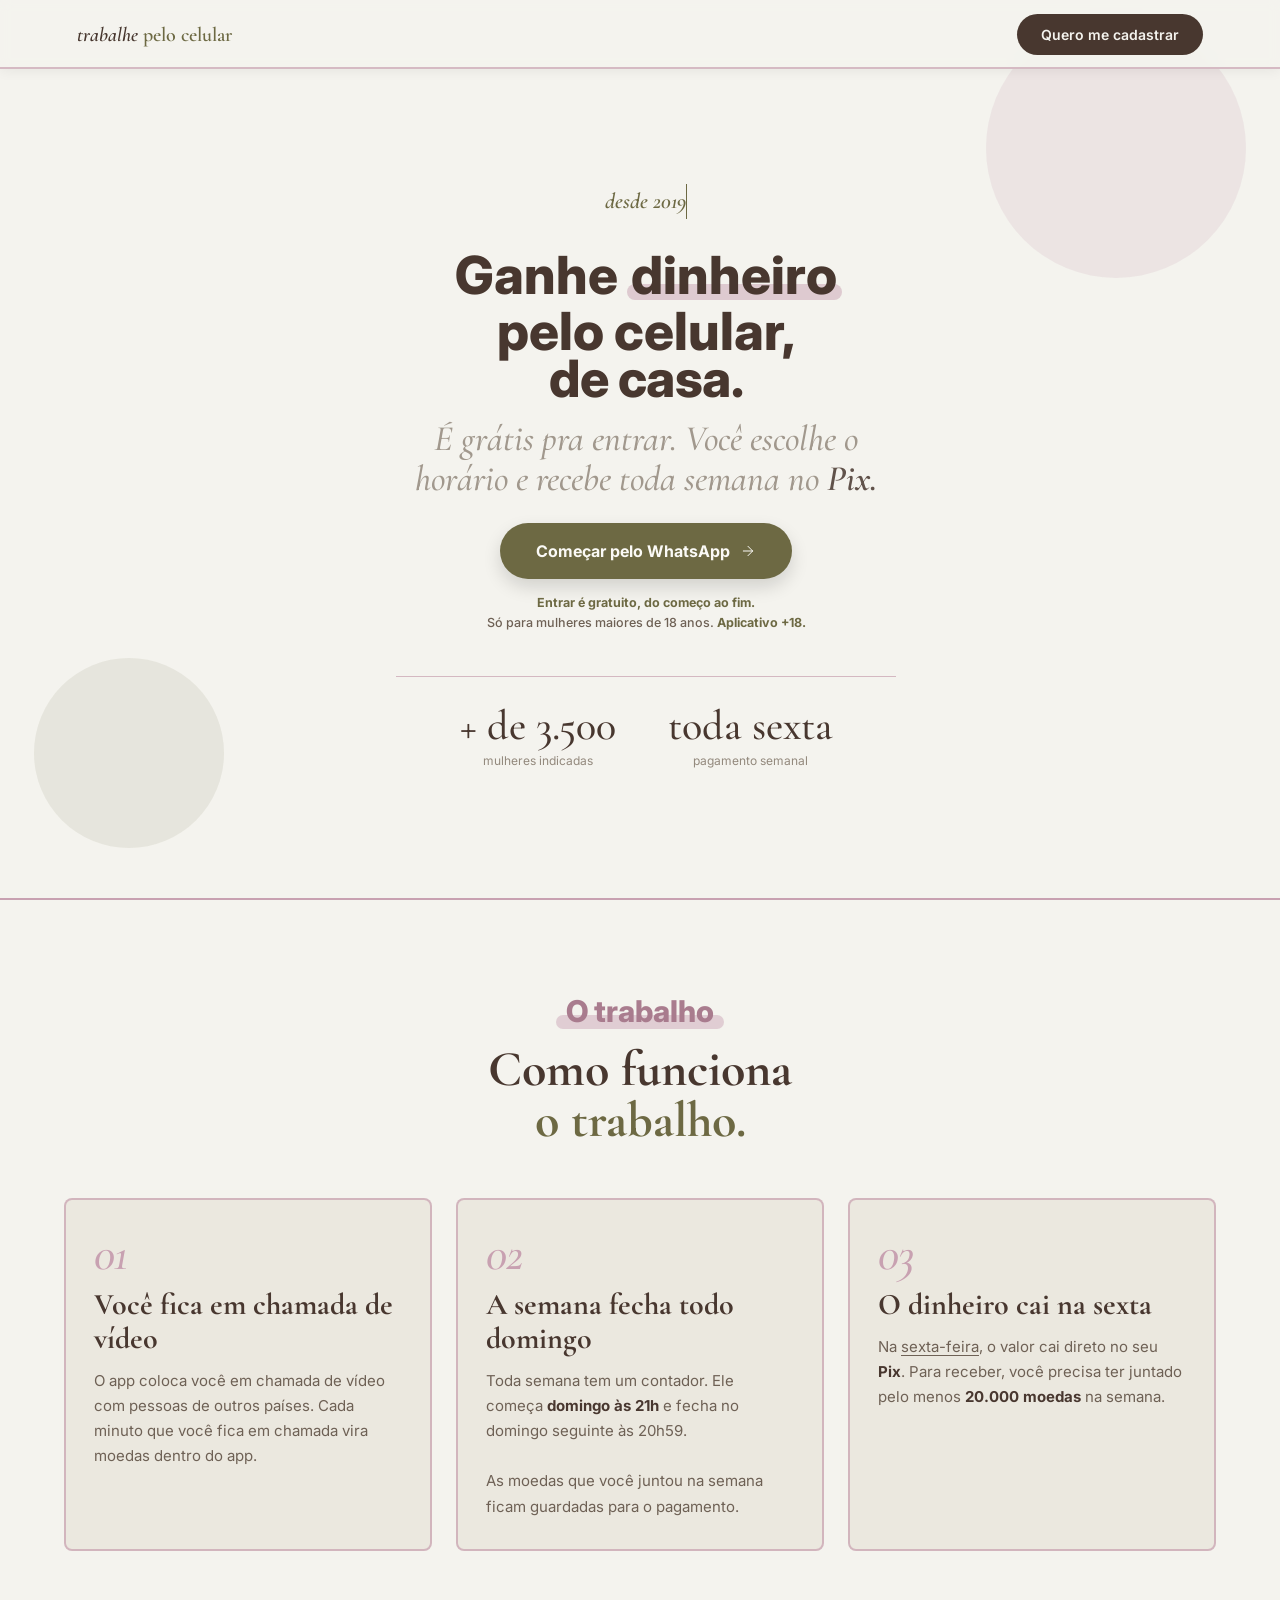
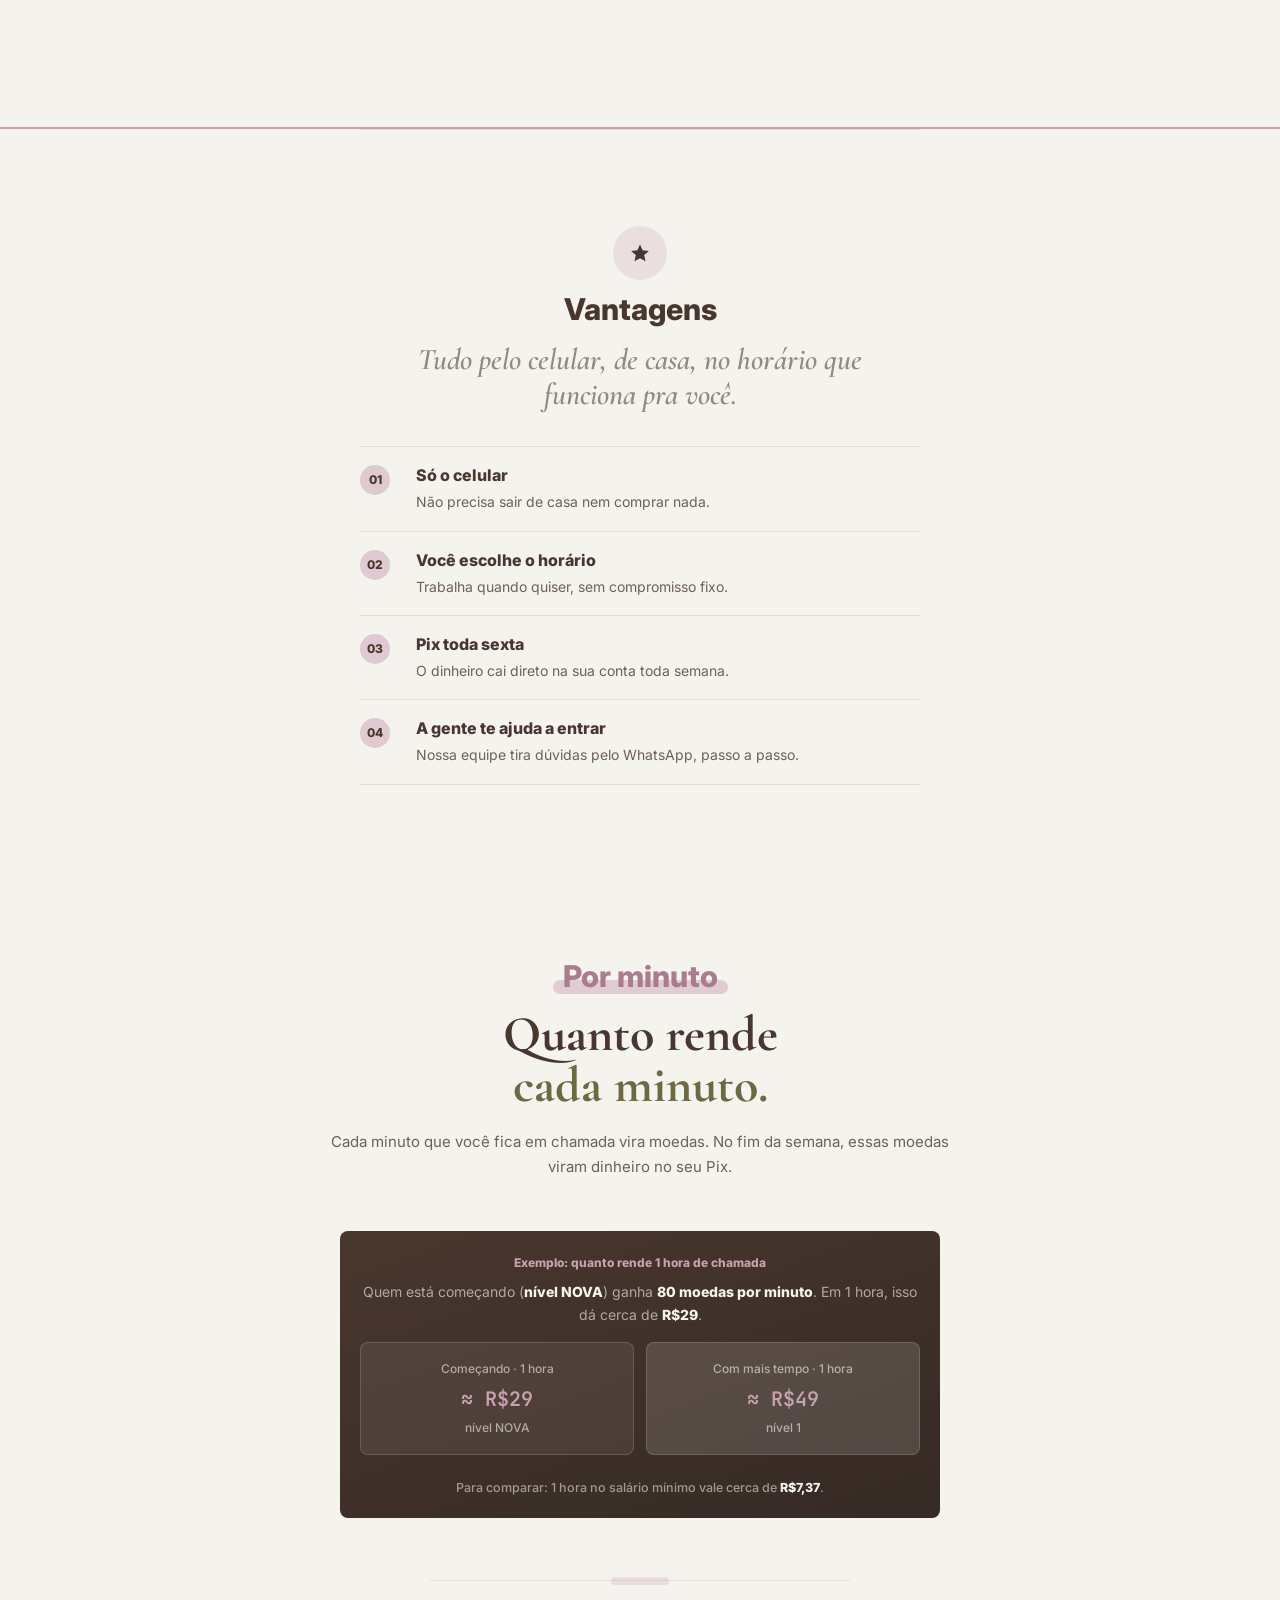
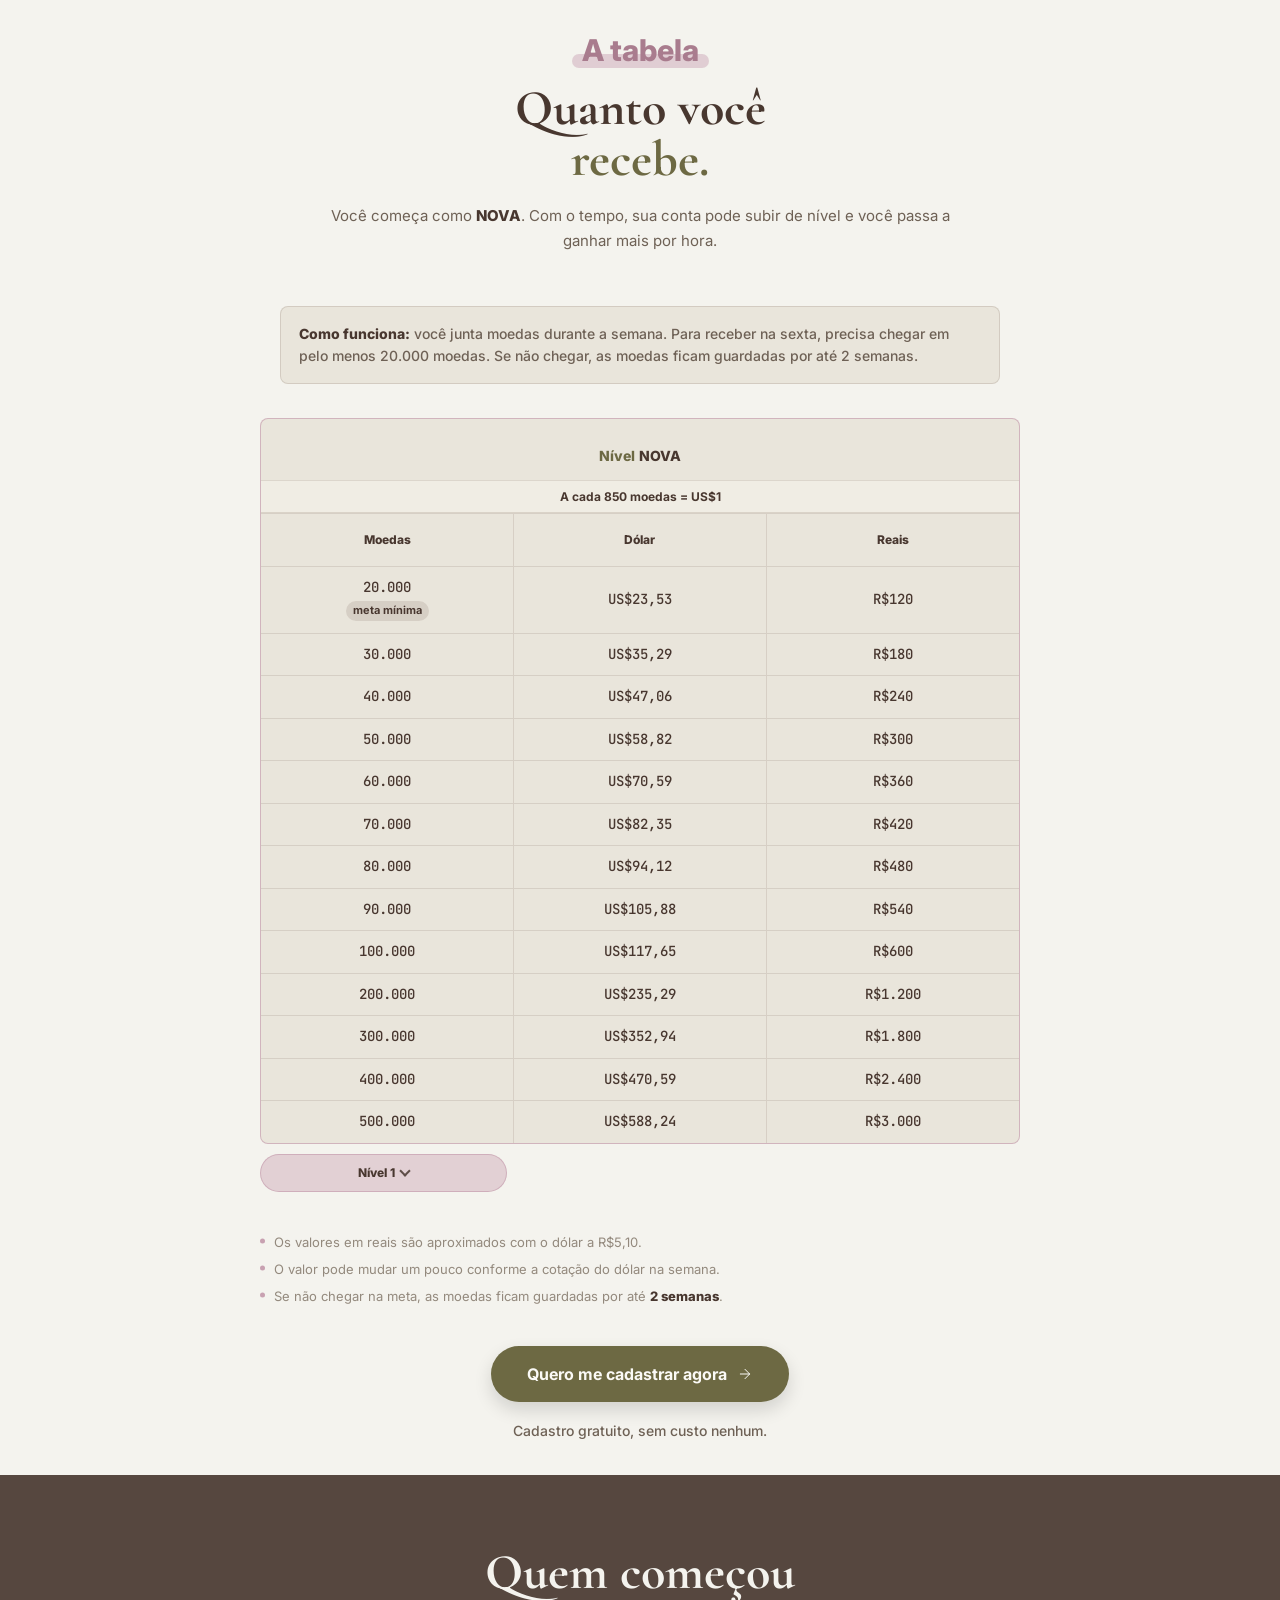
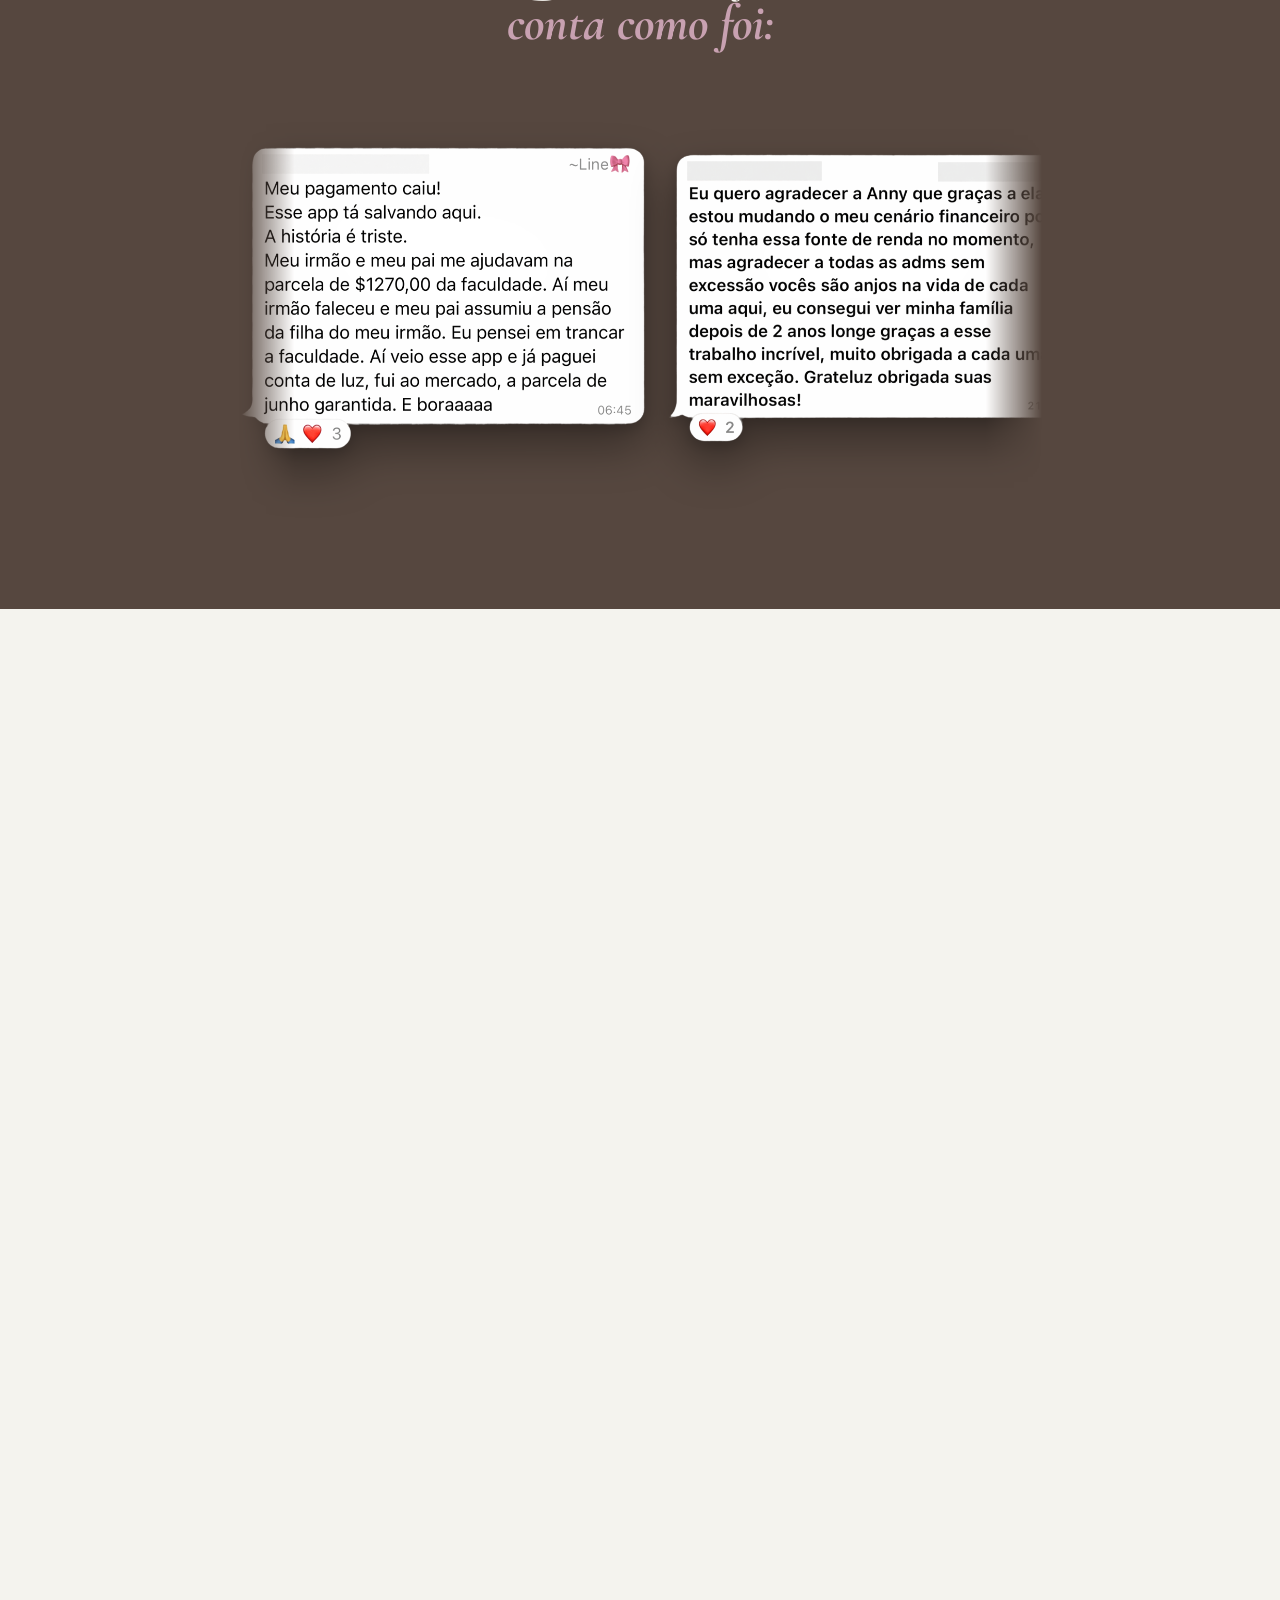
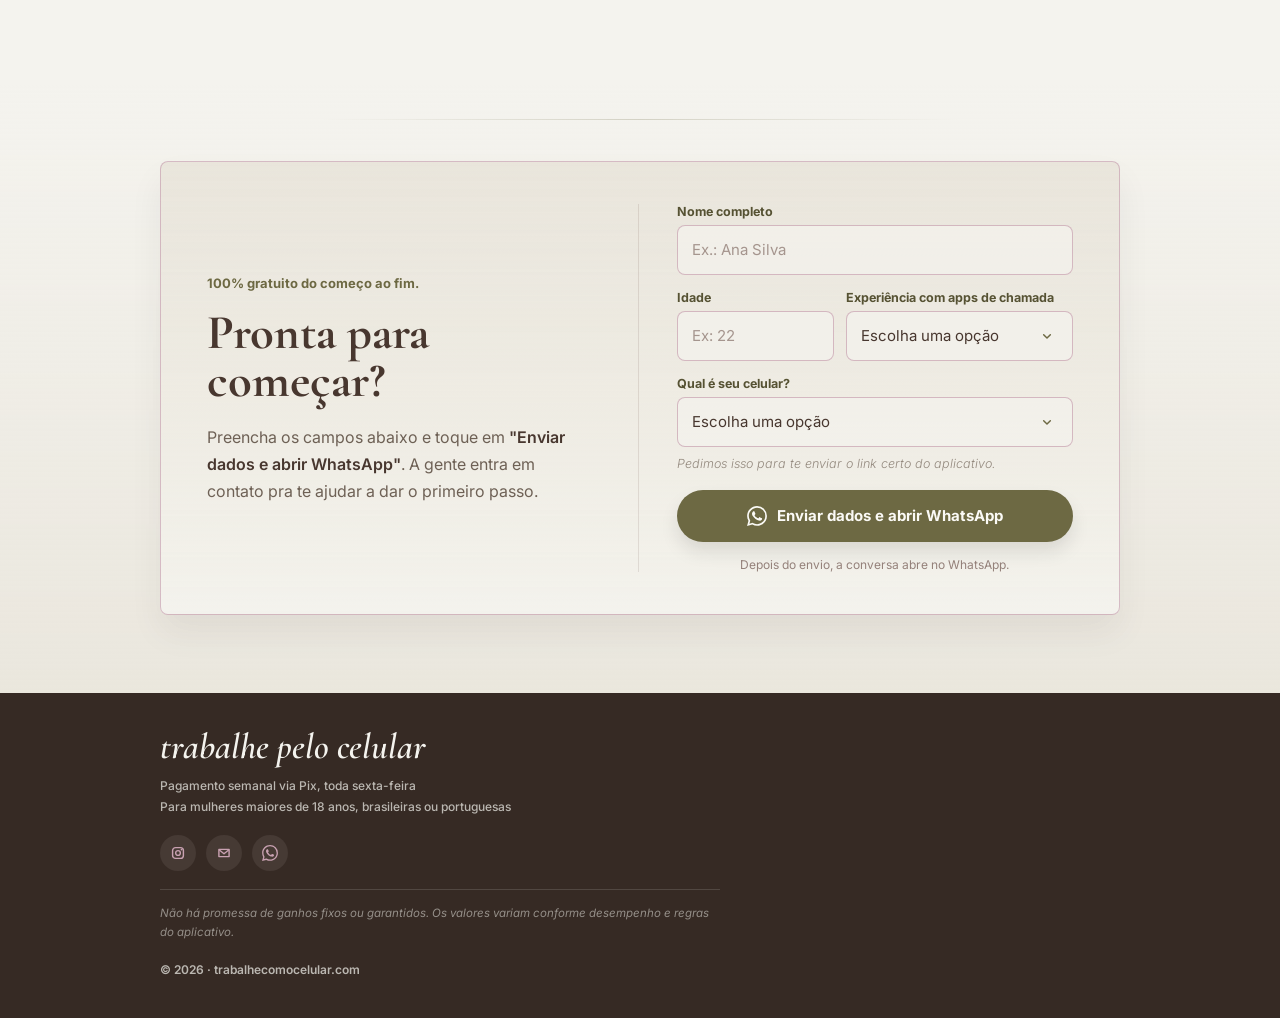
==== commit f221ddda: "Att tabela + form" ====
--- a/index.html
+++ b/index.html
@@ -3987,182 +3987,6 @@
                   </tbody>
                 </table>
               </details>
-              <details class="salary-level-card salary-level-card-green">
-                <summary class="salary-level-head">
-                  <div>
-                    <strong>Nível 2</strong>
-                  </div>
-                  <i class="salary-level-chevron" aria-hidden="true"></i>
-                  <small>A cada 850 moedas = US$1</small>
-                </summary>
-                <table class="salary-table">
-                  <thead>
-                    <tr>
-                      <th scope="col">Moedas</th>
-                      <th scope="col">Dólar</th>
-                      <th scope="col">Reais</th>
-                    </tr>
-                  </thead>
-                  <tbody>
-                    <tr>
-                      <td>
-                        20.000
-                        <span class="salary-tag-min">meta mínima</span>
-                      </td>
-                      <td>US$23,53</td>
-                      <td>R$120</td>
-                    </tr>
-                    <tr>
-                      <td>30.000</td>
-                      <td>US$35,29</td>
-                      <td>R$180</td>
-                    </tr>
-                    <tr>
-                      <td>40.000</td>
-                      <td>US$47,06</td>
-                      <td>R$240</td>
-                    </tr>
-                    <tr>
-                      <td>50.000</td>
-                      <td>US$58,82</td>
-                      <td>R$300</td>
-                    </tr>
-                    <tr>
-                      <td>60.000</td>
-                      <td>US$70,59</td>
-                      <td>R$360</td>
-                    </tr>
-                    <tr>
-                      <td>70.000</td>
-                      <td>US$82,35</td>
-                      <td>R$420</td>
-                    </tr>
-                    <tr>
-                      <td>80.000</td>
-                      <td>US$94,12</td>
-                      <td>R$480</td>
-                    </tr>
-                    <tr>
-                      <td>90.000</td>
-                      <td>US$105,88</td>
-                      <td>R$540</td>
-                    </tr>
-                    <tr>
-                      <td>100.000</td>
-                      <td>US$117,65</td>
-                      <td>R$600</td>
-                    </tr>
-                    <tr>
-                      <td>200.000</td>
-                      <td>US$235,29</td>
-                      <td>R$1.200</td>
-                    </tr>
-                    <tr>
-                      <td>300.000</td>
-                      <td>US$352,94</td>
-                      <td>R$1.800</td>
-                    </tr>
-                    <tr>
-                      <td>400.000</td>
-                      <td>US$470,59</td>
-                      <td>R$2.400</td>
-                    </tr>
-                    <tr>
-                      <td>500.000</td>
-                      <td>US$588,24</td>
-                      <td>R$3.000</td>
-                    </tr>
-                  </tbody>
-                </table>
-              </details>
-              <details class="salary-level-card salary-level-card-cream">
-                <summary class="salary-level-head">
-                  <div>
-                    <strong>Nível 3</strong>
-                  </div>
-                  <i class="salary-level-chevron" aria-hidden="true"></i>
-                  <small>A cada 950 moedas = US$1</small>
-                </summary>
-                <table class="salary-table">
-                  <thead>
-                    <tr>
-                      <th scope="col">Moedas</th>
-                      <th scope="col">Dólar</th>
-                      <th scope="col">Reais</th>
-                    </tr>
-                  </thead>
-                  <tbody>
-                    <tr>
-                      <td>
-                        20.000
-                        <span class="salary-tag-min">meta mínima</span>
-                      </td>
-                      <td>US$21,05</td>
-                      <td>R$107</td>
-                    </tr>
-                    <tr>
-                      <td>30.000</td>
-                      <td>US$31,58</td>
-                      <td>R$161</td>
-                    </tr>
-                    <tr>
-                      <td>40.000</td>
-                      <td>US$42,11</td>
-                      <td>R$215</td>
-                    </tr>
-                    <tr>
-                      <td>50.000</td>
-                      <td>US$52,63</td>
-                      <td>R$268</td>
-                    </tr>
-                    <tr>
-                      <td>60.000</td>
-                      <td>US$63,16</td>
-                      <td>R$322</td>
-                    </tr>
-                    <tr>
-                      <td>70.000</td>
-                      <td>US$73,68</td>
-                      <td>R$376</td>
-                    </tr>
-                    <tr>
-                      <td>80.000</td>
-                      <td>US$84,21</td>
-                      <td>R$429</td>
-                    </tr>
-                    <tr>
-                      <td>90.000</td>
-                      <td>US$94,74</td>
-                      <td>R$483</td>
-                    </tr>
-                    <tr>
-                      <td>100.000</td>
-                      <td>US$105,26</td>
-                      <td>R$537</td>
-                    </tr>
-                    <tr>
-                      <td>200.000</td>
-                      <td>US$210,53</td>
-                      <td>R$1.074</td>
-                    </tr>
-                    <tr>
-                      <td>300.000</td>
-                      <td>US$315,79</td>
-                      <td>R$1.611</td>
-                    </tr>
-                    <tr>
-                      <td>400.000</td>
-                      <td>US$421,05</td>
-                      <td>R$2.147</td>
-                    </tr>
-                    <tr>
-                      <td>500.000</td>
-                      <td>US$526,32</td>
-                      <td>R$2.684</td>
-                    </tr>
-                  </tbody>
-                </table>
-              </details>
             </div>
             <ul class="salary-note">
               <li>Os valores em reais são aproximados com o dólar a R$5,10.</li>
@@ -4607,14 +4431,14 @@
           }
 
           .salary-level-card:not([open]) .salary-level-head {
-            min-height: 46px;
+            min-height: 36px;
             justify-content: center;
-            gap: 9px;
-            padding: 0 18px;
+            gap: 6px;
+            padding: 0 12px;
           }
 
           .salary-level-card:not([open]) .salary-level-head strong {
-            font-size: 14px;
+            font-size: 12px;
             line-height: 1.2;
           }
 
@@ -4732,19 +4556,19 @@
 
           .salary-level-card:not([open]) .salary-level-head {
             width: 100%;
-            height: 52px;
+            height: 32px;
             min-height: 0;
             display: flex;
             justify-content: center;
             align-items: center;
-            gap: 11px;
-            padding: 0 18px;
+            gap: 6px;
+            padding: 0 10px;
             text-align: center;
           }
 
           .salary-level-card:not([open]) {
             width: auto;
-            height: 52px;
+            height: 36px;
             flex: 1 1 calc((100% - 16px) / 3);
             max-width: calc((100% - 16px) / 3);
             min-width: 0;
@@ -4758,7 +4582,7 @@
 
           .salary-level-card:not([open]) .salary-level-head strong {
             max-width: none;
-            font-size: var(--type-small);
+            font-size: 11px;
             line-height: 1.2;
             white-space: nowrap;
           }
@@ -4802,8 +4626,8 @@
             justify-content: center;
             flex-direction: row;
             display: flex;
-            gap: 11px;
-            padding: 0 18px;
+            gap: 6px;
+            padding: 0 10px;
           }
 
           .salary-level-card:not([open]) .salary-level-head div {
@@ -5619,8 +5443,8 @@
                   <option value="Nunca fiz. É minha primeira vez">
                     Nunca fiz. É minha primeira vez
                   </option>
-                  <option value="Já trabalhei em outro aplicativo">
-                    Já trabalhei em outro aplicativo
+                  <option value="Já trabalhei em um app antes">
+                    Já trabalhei em um app antes
                   </option>
                   <option value="Já sou host da Agência Zara">
                     Já sou host da Agência Zara
@@ -5633,6 +5457,31 @@
                   >Escolha uma opção.</span
                 >
               </div>
+            </div>
+            <div
+              id="footerAppNomeWrap"
+              style="display: none; margin-top: -4px; margin-bottom: 4px"
+            >
+              <label
+                for="footerAppNome"
+                style="
+                  font-size: 12.5px;
+                  font-weight: 700;
+                  color: var(--coal);
+                  display: block;
+                  margin-bottom: 6px;
+                "
+              >
+                Qual app você usou?
+              </label>
+              <input
+                type="text"
+                id="footerAppNome"
+                name="app_anterior"
+                placeholder="Digite o nome do app"
+                autocomplete="off"
+                maxlength="80"
+              />
             </div>
             <div class="footer-form-row">
               <label for="footerCelular">Qual é seu celular?</label>
@@ -6000,6 +5849,13 @@
         const fExp = document.getElementById("footerExperiencia");
         const fCelular = document.getElementById("footerCelular");
         addClearOnInput(fNome, document.getElementById("footerNomeError"));
+        fNome.addEventListener("input", function () {
+          if (/\S+\s+\S+/.test(this.value.trim())) {
+            this.classList.remove("input-error", "footer-form-input-error");
+            const err = document.getElementById("footerNomeError");
+            if (err) err.classList.remove("visible");
+          }
+        });
         addClearOnInput(fIdade, document.getElementById("footerIdadeError"));
         addClearOnInput(
           fExp,
@@ -6010,6 +5866,18 @@
           document.getElementById("footerCelularError"),
         );
 
+        // Mostrar campo "qual app" quando selecionar a opção correspondente
+        const appNomeWrap = document.getElementById("footerAppNomeWrap");
+        fExp.addEventListener("change", function () {
+          if (this.value === "Já trabalhei em um app antes") {
+            appNomeWrap.style.display = "block";
+            appNomeWrap.querySelector("input").focus();
+          } else {
+            appNomeWrap.style.display = "none";
+            appNomeWrap.querySelector("input").value = "";
+          }
+        });
+
         footerLeadForm.addEventListener("submit", function (e) {
           e.preventDefault();
 
@@ -6020,11 +5888,22 @@
 
           const aviso = document.getElementById("footerIdadeAviso");
 
-          const nomeOk = validateField(
-            fNome,
-            document.getElementById("footerNomeError"),
-            "Digite nome e sobrenome.",
-          );
+          const nomeOk = (function () {
+            const val = fNome.value.trim();
+            const temSobrenome = /\S+\s+\S+/.test(val);
+            const errorEl = document.getElementById("footerNomeError");
+            if (!temSobrenome) {
+              fNome.classList.add("input-error", "footer-form-input-error");
+              if (errorEl) {
+                errorEl.textContent = "Digite nome e sobrenome.";
+                errorEl.classList.add("visible");
+              }
+              return false;
+            }
+            fNome.classList.remove("input-error", "footer-form-input-error");
+            if (errorEl) errorEl.classList.remove("visible");
+            return true;
+          })();
           const idadeOk = validateField(
             fIdade,
             document.getElementById("footerIdadeError"),
@@ -6066,7 +5945,8 @@
 
           const nome = fNome.value.trim();
           const idade = fIdade.value.trim();
-          const experiencia = fExp.value;
+          const appNome = document.getElementById("footerAppNome").value.trim();
+          const experiencia = fExp.value + (appNome ? ` (${appNome})` : "");
           const celular = fCelular.value;
 
           // Bloqueia re-submissão enquanto abre WhatsApp
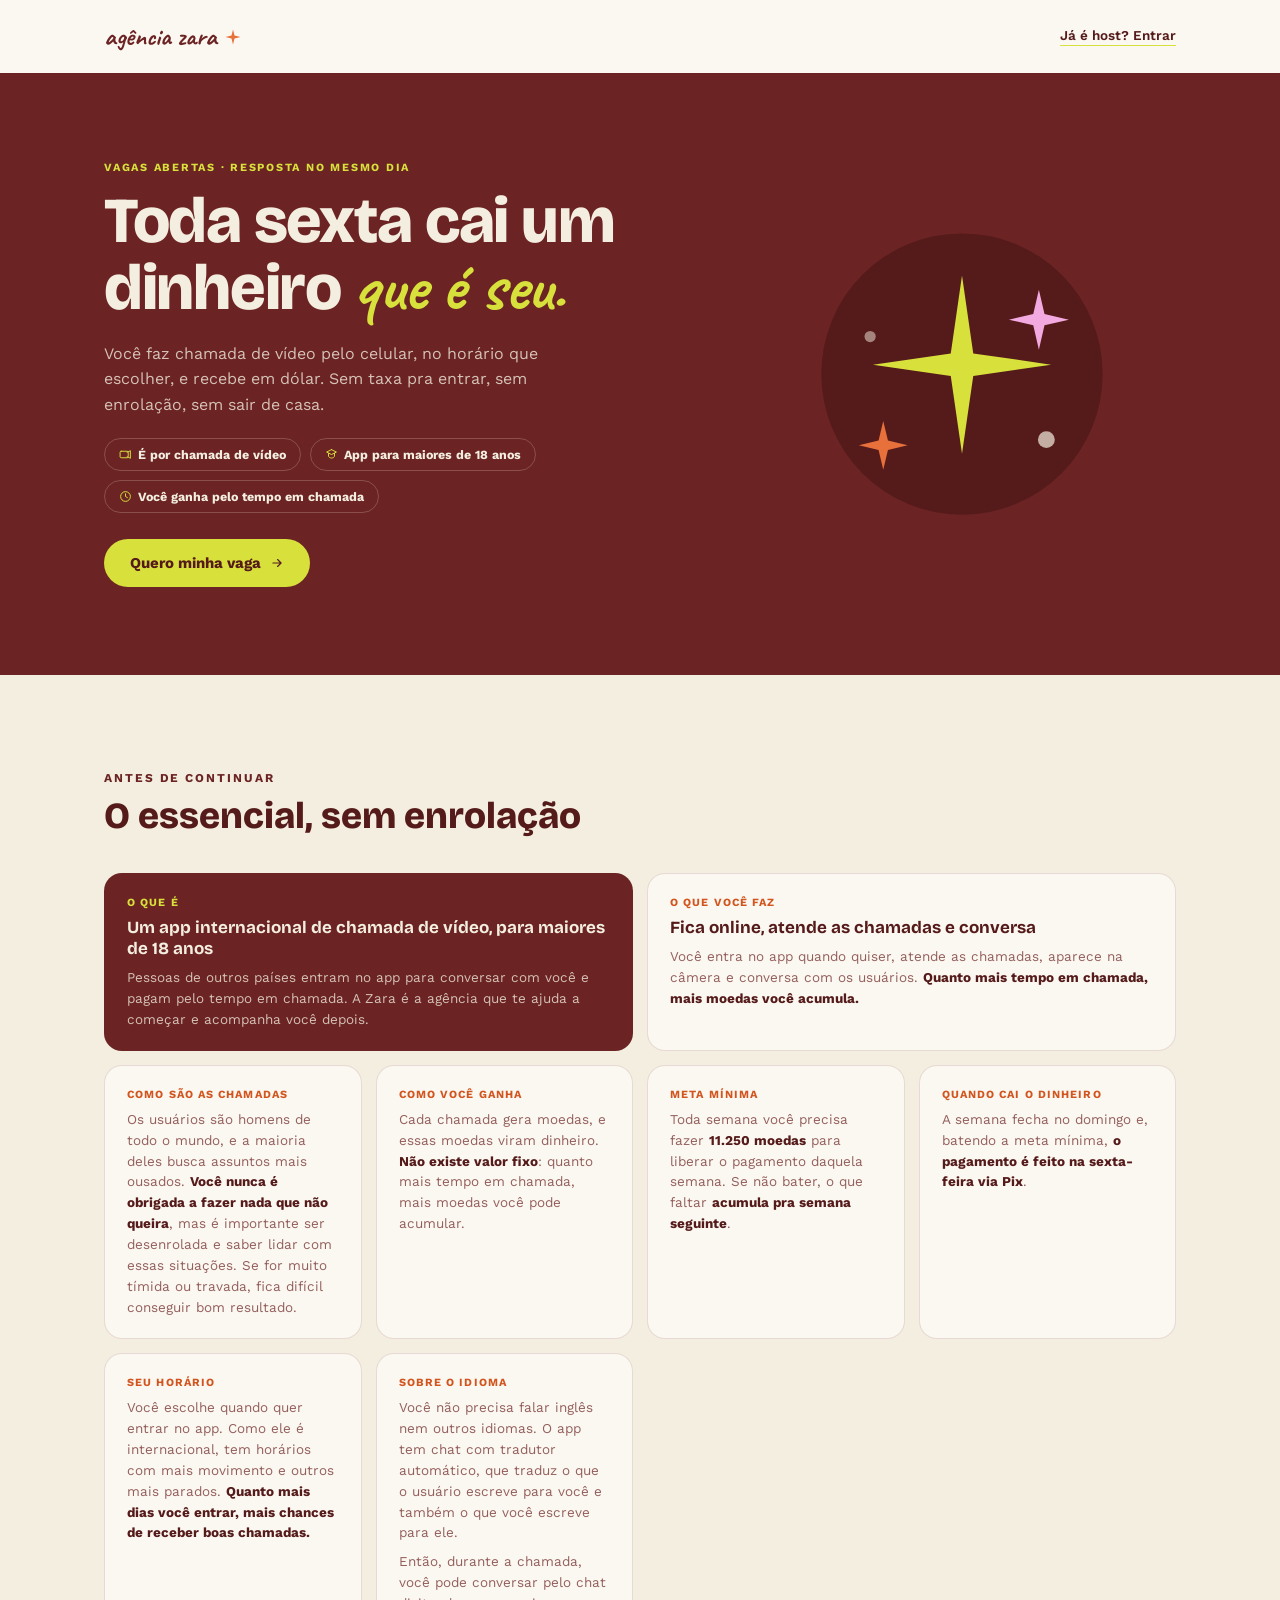
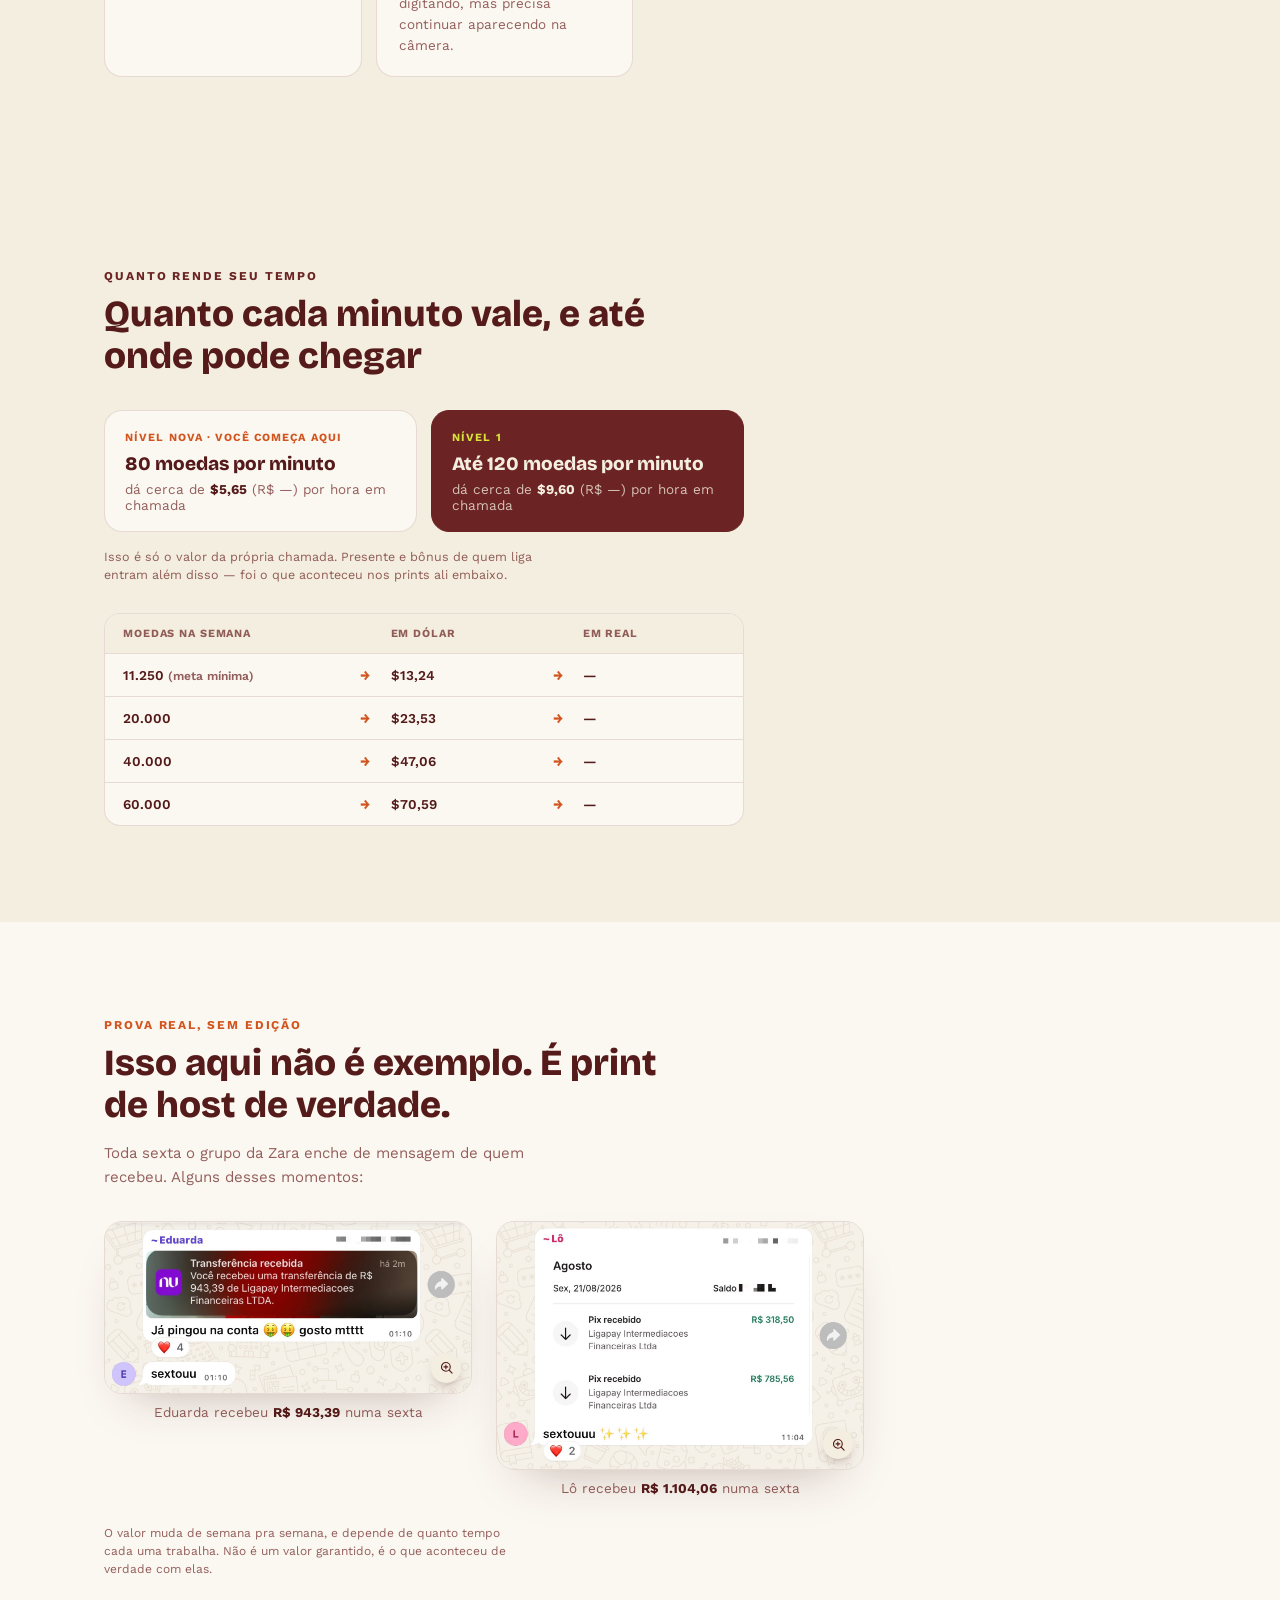
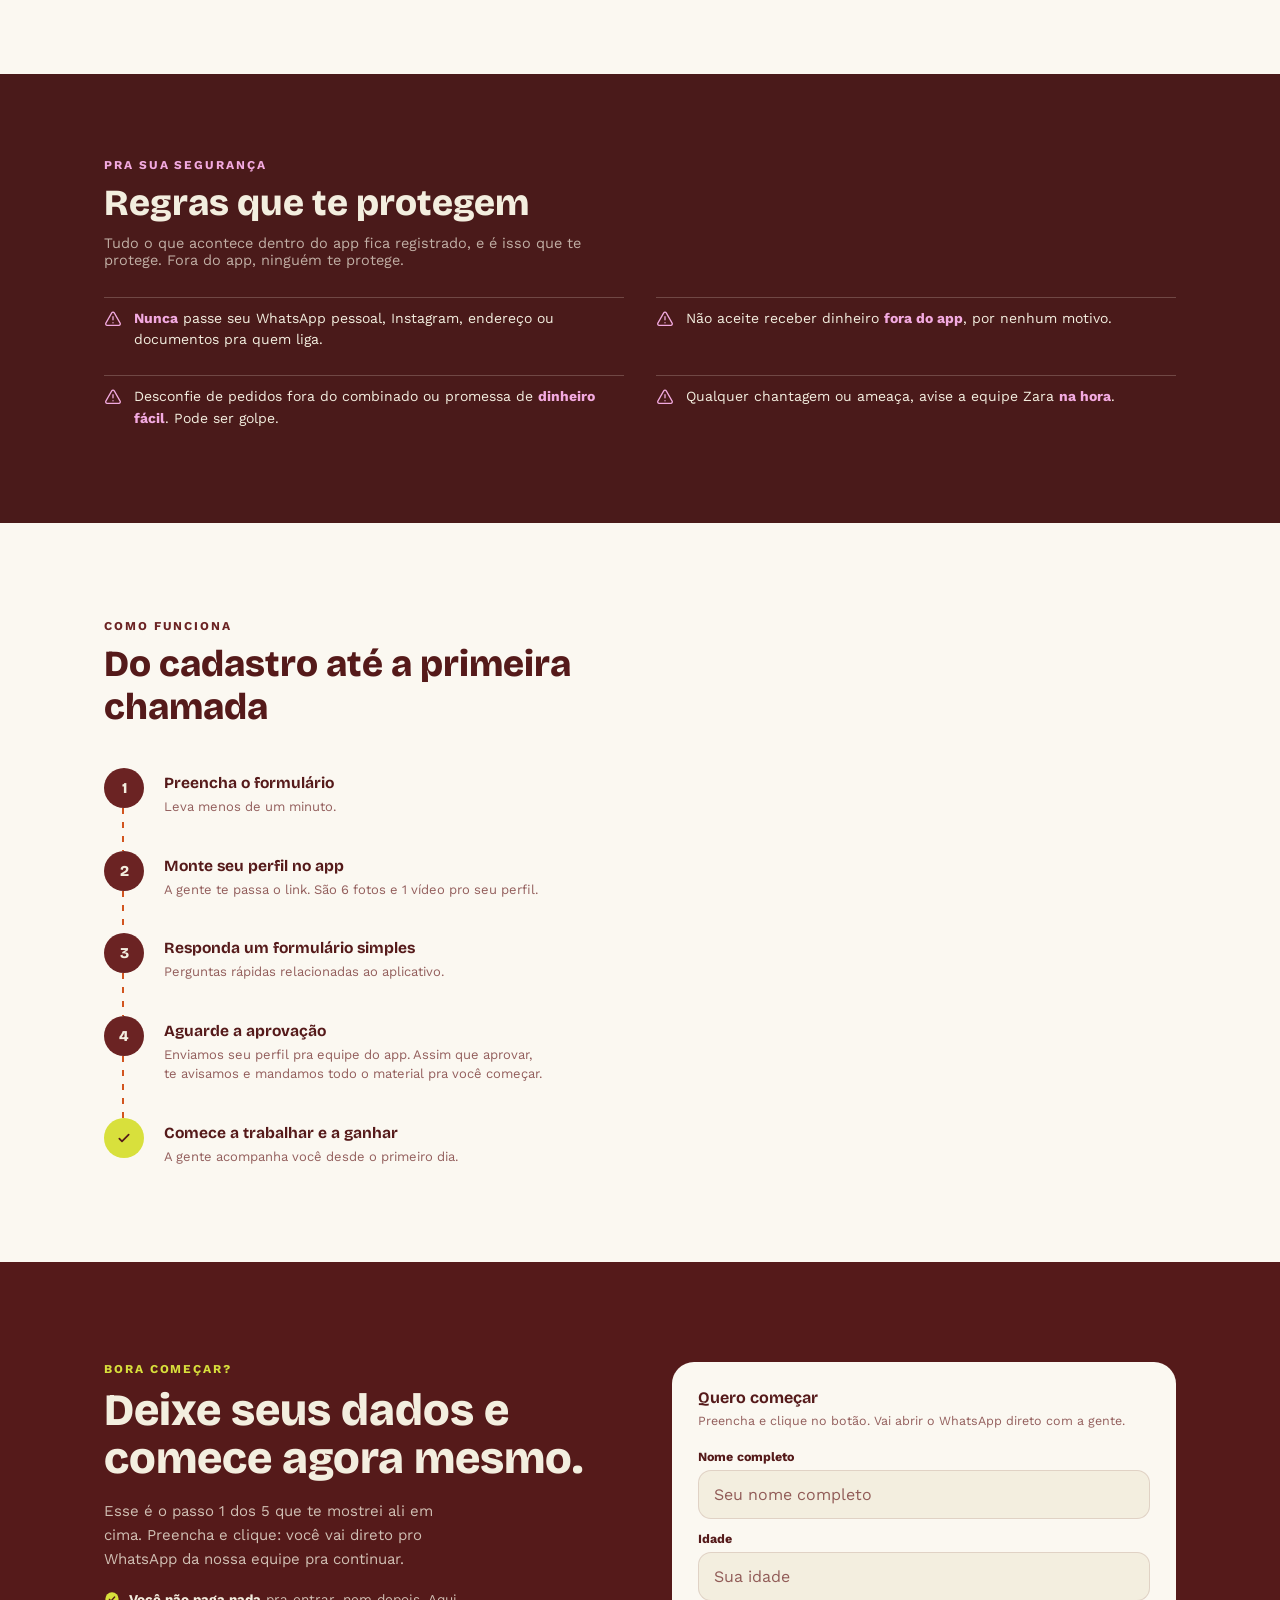
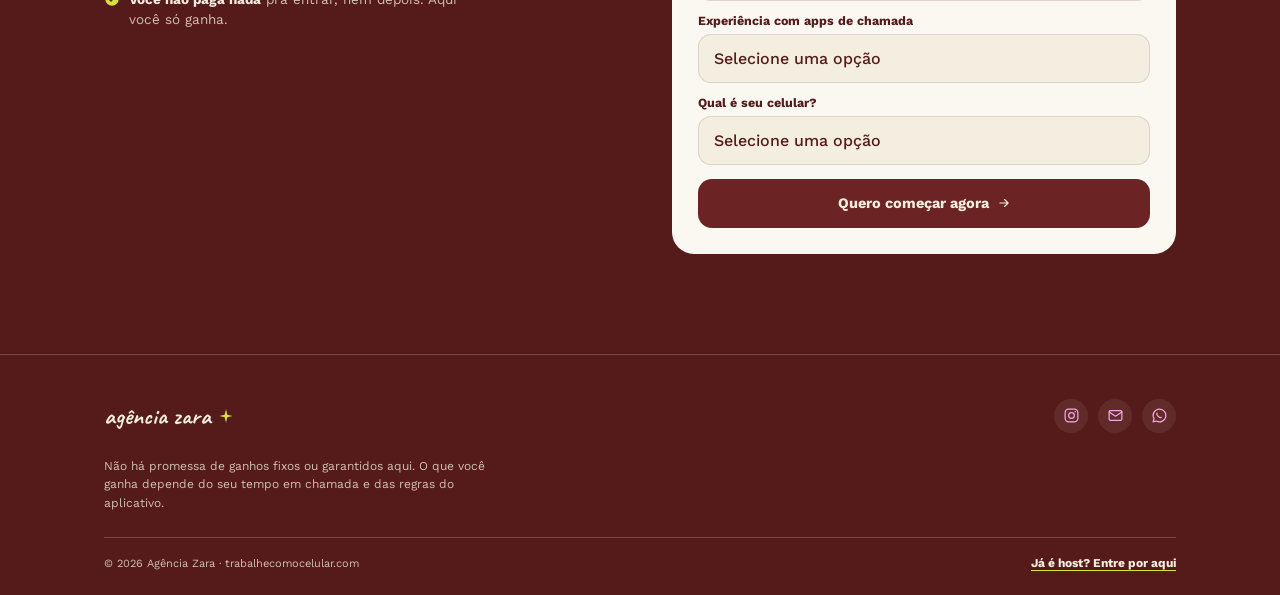
==== commit 55925df3: "Aponta link "Já é host? Entrar" para o domínio da agência O link relativo ../login.html não existe n" ====
--- a/index.html
+++ b/index.html
@@ -1,5664 +1,1838 @@
 <!doctype html>
 <html lang="pt-BR">
   <head>
-    <script
-      async
-      src="https://www.googletagmanager.com/gtag/js?id=G-WEP2D02X35"
-    ></script>
-    <script>
-      window.dataLayer = window.dataLayer || [];
-      function gtag() {
-        dataLayer.push(arguments);
-      }
-      gtag("js", new Date());
-
-      gtag("config", "G-WEP2D02X35");
-    </script>
     <meta charset="UTF-8" />
     <meta name="viewport" content="width=device-width, initial-scale=1.0" />
-    <title>Trabalhe pelo celular | Agência Zara</title>
-    <meta
-      name="description"
-      content="Entenda como funciona o trabalho pelo celular no Yaar e LivU, quais são os requisitos e como se cadastrar pela Agência Zara."
-    />
-    <meta name="robots" content="index, follow" />
-    <meta
-      name="keywords"
-      content="Yaar, LivU, trabalho pelo celular, ganhar dinheiro online, Agência Zara"
-    />
-    <link rel="canonical" href="https://trabalhecomocelular.com/" />
-    <!-- Open Graph (preview WhatsApp/Facebook) -->
-    <meta property="og:title" content="Trabalhe pelo celular | Agência Zara" />
-    <meta
-      property="og:description"
-      content="Entenda o trabalho pelo celular no Yaar e LivU e veja como começar com a Agência Zara."
-    />
-    <meta property="og:type" content="website" />
-    <meta property="og:url" content="https://trabalhecomocelular.com/" />
-    <meta
-      property="og:image"
-      content="https://trabalhecomocelular.com/og-preview-celular-20260730.png"
-    />
-    <meta property="og:image:width" content="1672" />
-    <meta property="og:image:height" content="941" />
-    <meta property="og:image:type" content="image/png" />
-    <meta
-      property="og:image:alt"
-      content="Mulher segurando um celular em fundo neutro."
-    />
-    <!-- preconnect reduz RTT de ~300ms em mobile -->
+    <title>Agência Zara — vagas abertas</title>
     <link rel="preconnect" href="https://fonts.googleapis.com" />
-    <link rel="preconnect" href="https://fonts.gstatic.com" crossorigin />
-    <!-- Inter: substitui Poppins na camada visual. JetBrains Mono: números/valores. -->
-    <!-- font-display=swap: texto visível imediatamente com fallback -->
     <link
-      href="https://fonts.googleapis.com/css2?family=Cormorant+Garamond:ital,wght@0,500;0,600;0,700;1,500;1,600&family=Inter:ital,wght@0,300;0,400;0,500;0,600;0,700;0,800;1,300&family=JetBrains+Mono:wght@500;600&display=swap"
+      href="https://fonts.googleapis.com/css2?family=Bricolage+Grotesque:wght@400;500;600;700;800&family=Caveat:wght@600;700&family=Work+Sans:wght@400;500;600;700&display=swap"
       rel="stylesheet"
     />
     <style>
-      *,
-      *::before,
-      *::after {
+      /* ============================================================
+     RASCUNHO — proposta alternativa a quero-ser-host.html.
+     Mesma marca (paleta poolside, Work Sans / Bricolage Grotesque /
+     Caveat), estrutura e narrativa diferentes: pagina longa de faixas
+     cheias, cada secao com seu proprio plano de fundo.
+
+     Conteudo ja confirmado com a agencia: meta minima (11.250
+     moedas/semana), prazo de pagamento (sexta da semana seguinte) e
+     forma de pagamento (Pix, no valor cadastrado dentro do app).
+
+     Linguagem: publico e majoritariamente mulheres de classe social
+     baixa. Frases curtas, palavras do dia a dia, nada de termo
+     tecnico ou financeiro raro. Evitar "constancia", "companhia",
+     "monitoramento" e afins -- ver como o texto atual resolveu isso
+     antes de adicionar frases novas.
+     ============================================================ */
+      :root {
+        --cream: #f3eedf;
+        --paper: #fbf8f1;
+        --maroon: #6b2323;
+        --maroon-deep: #551a1a;
+        --chartreuse: #d8e03c;
+        --orange: #e8703a;
+        --orange-texto: #d2551f;
+        --pink: #f3aae0;
+        --olive: #8b7a3e;
+        --ink: #4a1a1a;
+        --muted: rgba(107, 35, 35, 0.72);
+        --muted-on-maroon: rgba(243, 238, 223, 0.78);
+        --muted-on-ink: rgba(243, 238, 223, 0.7);
+        --line: rgba(107, 35, 35, 0.14);
+        --line-on-maroon: rgba(243, 238, 223, 0.22);
+      }
+      * {
+        box-sizing: border-box;
         margin: 0;
         padding: 0;
-        box-sizing: border-box;
-      }
-
-      :root {
-        --palette-porcelain: #f4f3ee;
-        --palette-linen: #e2dccf;
-        --palette-taupe: #c8a1b1;
-        --palette-wine: #6d6943;
-        --palette-charcoal: #48372f;
-        --palette-charcoal-deep: #362a24;
-        --palette-lavender-deep: #a97c8e;
-        --palette-paper: #fbfaf6;
-        --on-wine: #fbfaf6;
-        --mother-earth: var(--palette-charcoal);
-        --lucky-dice: var(--palette-porcelain);
-        --something-blue: var(--palette-linen);
-        --the-bay: var(--palette-linen);
-        --walking-vinnie: var(--palette-taupe);
-        --green-bg: var(--lucky-dice);
-        --green-light: var(--walking-vinnie);
-        --green: var(--palette-wine);
-        --green-dark: #565233;
-        --green-deep: var(--mother-earth);
-        --white: var(--palette-porcelain);
-        --beige: var(--lucky-dice);
-        --beige-border: var(--walking-vinnie);
-        --coal: var(--mother-earth);
-        --mid: #6e6155;
-        --light: #93897d;
-        --border: var(--walking-vinnie);
-        --card-bg: var(--palette-porcelain);
-        /* aliases para compatibilidade */
-        --cream: var(--lucky-dice);
-        --cream-d: var(--walking-vinnie);
-        --dark: var(--mother-earth);
-        --accent: var(--green);
-        --accent-hover: var(--green-dark);
-        --pix-green: var(--mother-earth);
-        --accent-soft: var(--the-bay);
-        --blue-soft: var(--something-blue);
-        --font-body: "Inter", sans-serif;
-        --font-display: "Cormorant Garamond", Georgia, serif;
-        --font-mono: "JetBrains Mono", monospace;
-        --type-eyebrow: 12px;
-        --type-small: 13px;
-        --type-body-sm: 14px;
-        --type-body: 15px;
-        --type-body-lg: 16px;
-        --type-subtitle: clamp(16px, 2.1vw, 20px);
-        --type-card-title: clamp(22px, 3.5vw, 30px);
-        --type-kicker: 30px;
-        --type-section-title: clamp(32px, 4vw, 50px);
-        --type-button: 16px;
-        --leading-body: 1.68;
-        --leading-tight: 1.25;
-        --topbar-z: 1000;
-      }
-
-      @media (prefers-reduced-motion: no-preference) {
-        html {
-          scroll-behavior: smooth;
-        }
-      }
-
+      }
+      html {
+        scroll-behavior: smooth;
+      }
       body {
-        background: var(--green-bg);
-        color: var(--coal);
-        font-family: var(--font-body);
-        font-weight: 400;
-        font-size: var(--type-body-lg);
-        line-height: 1.6;
-      }
-
-      .skip-nav {
-        position: fixed;
-        top: 10px;
-        left: 10px;
-        z-index: 10000;
-        padding: 10px 14px;
-        border-radius: 8px;
-        background: var(--mother-earth);
-        color: var(--white);
-        font-size: 13px;
+        font-family: "Work Sans", sans-serif;
+        background: var(--paper);
+        color: var(--maroon-deep);
+        overflow-x: clip;
+      }
+      a {
+        color: inherit;
+      }
+      img,
+      svg {
+        display: block;
+        max-width: 100%;
+      }
+      .wrap {
+        width: 100%;
+        max-width: 1120px;
+        margin-inline: auto;
+        padding-inline: 24px;
+      }
+      .eyebrow {
+        font-size: 12px;
+        letter-spacing: 0.16em;
+        text-transform: uppercase;
         font-weight: 700;
-        text-decoration: none;
-        transform: translateY(-160%);
-        transition: transform 0.2s ease;
-      }
-
-      .skip-nav:focus-visible {
-        transform: translateY(0);
-        outline: 3px solid var(--the-bay);
-        outline-offset: 3px;
-      }
-
-      .page-wrap {
-        overflow-x: hidden;
-      }
-
-      #main:focus {
-        outline: none;
-      }
-
-      .serif {
-        font-family: var(--font-display);
-      }
-
-      h1,
-      h2,
-      h3 {
-        font-family: var(--font-display);
-        font-weight: 600;
+      }
+      section h2 {
+        font-family: "Bricolage Grotesque", sans-serif;
+        font-weight: 800;
+        font-size: clamp(1.6rem, 2.4vw + 0.6rem, 2.3rem);
+        color: var(--maroon-deep);
+        margin-top: 10px;
         line-height: 1.15;
-        letter-spacing: 0;
-      }
-
-      .tag {
-        font-family: var(--font-body);
-        font-size: var(--type-eyebrow);
-        font-weight: 600;
-        letter-spacing: 0;
-        text-transform: none;
-        color: var(--palette-wine);
-        display: block;
-        margin-bottom: 12px;
-      }
-
-      .tag-dark {
-        color: rgba(255, 255, 255, 0.6);
-      }
-
-      .hero-video-link {
-        width: fit-content;
-        display: inline-flex;
-        align-items: center;
-        gap: 8px;
-        margin-bottom: 18px;
-        padding: 0;
-        color: var(--palette-wine);
-        background: none;
-        border: none;
-        border-bottom: 2px solid var(--something-blue);
-        cursor: pointer;
-        font-family: var(--font-body);
-        font-size: 12px;
-        font-weight: 700;
-        letter-spacing: 0;
-        line-height: 1.7;
-        text-transform: none;
-      }
-
-      .hero-video-link:hover {
-        color: var(--green);
-        border-bottom-color: var(--green-dark);
-      }
-
-      .hero-video-link:focus-visible,
-      button:focus-visible,
-      a:focus-visible,
-      summary:focus-visible {
-        outline: 3px solid rgba(79, 133, 168, 0.48);
-        outline-offset: 4px;
-      }
-
-      .hero-video-link-after {
-        margin-top: 18px;
-        margin-bottom: 0;
-      }
-
-      .mid-cta .hero-video-link {
-        margin-top: 16px;
-        margin-bottom: 0;
-      }
-
-      .hero-kicker {
-        width: fit-content;
-        display: block;
-        font-family: var(--font-display);
-        font-style: italic;
-        font-size: 22px;
-        font-weight: 600;
-        color: var(--green);
-        margin-bottom: 18px;
-        letter-spacing: 0;
-      }
-
-      .typewriter-text {
-        display: inline-block;
-        max-width: 0;
-        overflow: hidden;
-        white-space: nowrap;
-        border-right: 1px solid currentColor;
-        animation:
-          typewriterReveal 1.15s steps(10, end) 0.55s forwards,
-          typewriterCaret 720ms steps(1, end) 0.55s infinite;
-      }
-
-      @keyframes typewriterReveal {
-        to {
-          max-width: 10ch;
-        }
-      }
-
-      @keyframes typewriterCaret {
-        50% {
-          border-right-color: transparent;
-        }
-      }
-
-      .deco {
-        display: none;
-      }
-
-      .deco-dark {
-        display: none;
-      }
-
-      .divider {
-        width: 100%;
-        height: 2px;
-        background: var(--border);
-      }
-
-      .divider-soft {
-        width: min(78%, 560px);
-        height: 1px;
-        margin: 0 auto;
-        background: rgba(81, 50, 41, 0.1);
-      }
-
-      .divider-dark {
-        background: rgba(255, 255, 255, 0.08);
-      }
-
-      /* NAV */
-      #topnav {
-        position: -webkit-sticky;
-        position: fixed;
-        top: 0;
-        top: env(safe-area-inset-top, 0px);
-        left: 0;
-        right: 0;
-        width: 100%;
-        z-index: 9999;
-        isolation: isolate;
+      }
+
+      /* ---------- nav ---------- */
+      .nav {
+        padding-block: 20px;
+      }
+      .nav .wrap {
         display: flex;
         align-items: center;
         justify-content: space-between;
-        padding: 14px 40px 12px;
-        padding-top: max(14px, env(safe-area-inset-top));
-        background: var(--white);
-        border-bottom: 2px solid var(--border);
-        box-shadow: 0 2px 12px rgba(0, 0, 0, 0.06);
-        -webkit-transform: translateZ(0);
-        transform: translateZ(0);
-        -webkit-backface-visibility: hidden;
-        backface-visibility: hidden;
-      }
-
-      .nav-logo {
-        font-family: var(--font-display);
-        font-style: italic;
-        font-size: 20px;
+        flex-wrap: wrap;
+        row-gap: 6px;
+      }
+      .wordmark {
+        display: flex;
+        align-items: center;
+        gap: 7px;
+        font-family: "Caveat", cursive;
+        font-weight: 700;
+        font-size: 26px;
+        color: var(--maroon);
+      }
+      .nav-link {
+        font-size: 13.5px;
         font-weight: 600;
-        color: var(--green-deep);
-        letter-spacing: 0;
-      }
-
-      .nav-logo em {
+        text-decoration: none;
+        color: var(--maroon-deep);
+        border-bottom: 1.5px solid var(--chartreuse);
+        padding-bottom: 2px;
+      }
+
+      /* ---------- hero ---------- */
+      .hero {
+        position: relative;
+        background: var(--maroon);
+        color: var(--cream);
+        overflow: hidden;
+        padding-block: clamp(52px, 9vw, 88px);
+      }
+      .hero .wrap {
+        display: grid;
+        grid-template-columns: 1.15fr 0.85fr;
+        gap: clamp(28px, 6vw, 64px);
+        align-items: center;
+        position: relative;
+        z-index: 1;
+      }
+      .hero-eyebrow {
+        color: var(--chartreuse);
+        font-size: 11px;
+      }
+      .hero h1 {
+        font-family: "Bricolage Grotesque", sans-serif;
+        font-weight: 800;
+        font-size: clamp(2.2rem, 4.6vw + 0.6rem, 4rem);
+        line-height: 1.03;
+        letter-spacing: -0.02em;
+        margin-top: 14px;
+      }
+      .hero h1 .destaque {
+        font-family: "Caveat", cursive;
+        font-weight: 700;
+        color: var(--chartreuse);
         font-style: normal;
-        color: var(--green);
-      }
-
-      .nav-cta {
-        font-family: var(--font-body);
-        font-size: 14px;
+        /* Inline, nao block: deixa "que e seu." fluir junto de "dinheiro"
+       quando cabe na linha, em vez de forcar "dinheiro" sozinho numa
+       linha orfa. */
+        display: inline;
+        font-size: 1.1em;
+        line-height: 0.9;
+        margin-top: 0.08em;
+      }
+      .hero p {
+        font-size: 16px;
+        line-height: 1.6;
+        color: var(--muted-on-maroon);
+        margin-top: 20px;
+        max-width: 46ch;
+      }
+      .pill-row {
+        margin-top: 20px;
+        display: flex;
+        flex-wrap: wrap;
+        gap: 9px;
+      }
+      .pill {
+        display: inline-flex;
+        align-items: center;
+        gap: 6px;
+        font-size: 12.5px;
+        font-weight: 700;
+        color: var(--cream);
+        border: 1.5px solid var(--line-on-maroon);
+        border-radius: 100px;
+        padding: 8px 14px;
+      }
+      .pill svg {
+        flex-shrink: 0;
+      }
+      .hero-actions {
+        margin-top: 26px;
+        display: flex;
+        align-items: center;
+        gap: 18px;
+        flex-wrap: wrap;
+      }
+      .cta-primaria {
+        display: inline-flex;
+        align-items: center;
+        gap: 9px;
+        background: var(--chartreuse);
+        color: var(--maroon-deep);
+        font-family: "Work Sans", sans-serif;
+        font-weight: 700;
+        font-size: 15px;
+        border: none;
+        border-radius: 100px;
+        padding: 15px 26px;
+        text-decoration: none;
+        cursor: pointer;
+        transition: transform 160ms cubic-bezier(0.23, 1, 0.32, 1);
+      }
+      .cta-primaria:active {
+        transform: scale(0.97);
+      }
+      .hero-cena {
+        position: relative;
+        aspect-ratio: 1 / 1;
+        max-width: 340px;
+        justify-self: center;
+      }
+      .hero-cena svg {
+        width: 100%;
+        height: 100%;
+      }
+
+      /* ---------- bento essencial ---------- */
+      .essencial-secao {
+        background: var(--cream);
+        padding-block: clamp(56px, 8vw, 96px);
+      }
+      .essencial-head {
+        max-width: 56ch;
+      }
+      .essencial-head .eyebrow {
+        color: var(--maroon);
+      }
+      .bento {
+        margin-top: 36px;
+        display: grid;
+        grid-template-columns: repeat(4, 1fr);
+        gap: 14px;
+      }
+      .bento-card {
+        background: var(--paper);
+        border: 1.5px solid var(--line);
+        border-radius: 18px;
+        padding: 22px 22px 20px;
+      }
+      .bento-card.grande {
+        grid-column: span 2;
+      }
+      .bento-card .k {
+        font-size: 11px;
+        letter-spacing: 0.1em;
+        text-transform: uppercase;
+        font-weight: 700;
+        color: var(--orange-texto);
+      }
+      .bento-card .t {
+        font-family: "Bricolage Grotesque", sans-serif;
+        font-weight: 700;
+        font-size: 17px;
+        color: var(--maroon-deep);
+        margin-top: 8px;
+      }
+      .bento-card .d {
+        font-size: 13.5px;
+        line-height: 1.55;
+        color: var(--muted);
+        margin-top: 8px;
+      }
+      .bento-card .d strong {
+        color: var(--maroon-deep);
+      }
+      .bento-card.destaque-card {
+        background: var(--maroon);
+        color: var(--cream);
+      }
+      .bento-card.destaque-card .k {
+        color: var(--chartreuse);
+      }
+      .bento-card.destaque-card .t {
+        color: var(--cream);
+      }
+      .bento-card.destaque-card .d {
+        color: var(--muted-on-maroon);
+      }
+
+      /* ---------- quanto rende (por minuto e faixas semanais) ---------- */
+      .ganhos-secao {
+        background: var(--cream);
+        padding-block: clamp(56px, 8vw, 96px);
+      }
+      .ganhos-head {
+        max-width: 56ch;
+      }
+      .ganhos-head .eyebrow {
+        color: var(--maroon);
+      }
+      .ganhos-niveis {
+        margin-top: 32px;
+        display: grid;
+        grid-template-columns: repeat(2, 1fr);
+        gap: 14px;
+        max-width: 640px;
+      }
+      .nivel-card {
+        background: var(--paper);
+        border: 1.5px solid var(--line);
+        border-radius: 18px;
+        padding: 20px 20px 18px;
+      }
+      .nivel-card.destaque {
+        background: var(--maroon);
+        border-color: var(--maroon);
+      }
+      .nivel-card .k {
+        font-size: 11px;
+        letter-spacing: 0.1em;
+        text-transform: uppercase;
+        font-weight: 700;
+        color: var(--orange-texto);
+      }
+      .nivel-card.destaque .k {
+        color: var(--chartreuse);
+      }
+      .nivel-card .t {
+        font-family: "Bricolage Grotesque", sans-serif;
+        font-weight: 800;
+        font-size: 19px;
+        color: var(--maroon-deep);
+        margin-top: 8px;
+      }
+      .nivel-card.destaque .t {
+        color: var(--cream);
+      }
+      .nivel-card .d {
+        font-size: 13.5px;
+        color: var(--muted);
+        margin-top: 6px;
+      }
+      .nivel-card.destaque .d {
+        color: var(--muted-on-maroon);
+      }
+      .nivel-card .d strong {
+        color: var(--maroon-deep);
+      }
+      .nivel-card.destaque .d strong {
+        color: var(--cream);
+      }
+      .ganhos-nota {
+        margin-top: 16px;
+        font-size: 12.5px;
+        color: var(--muted);
+        max-width: 56ch;
+        line-height: 1.5;
+      }
+      .ganhos-tabela {
+        margin-top: 28px;
+        max-width: 640px;
+        background: var(--paper);
+        border: 1.5px solid var(--line);
+        border-radius: 16px;
+        overflow: hidden;
+      }
+      .ganhos-linha {
+        display: grid;
+        grid-template-columns: 1.3fr 0.3fr 0.85fr 0.3fr 0.85fr;
+        align-items: center;
+        padding: 13px 18px;
+        font-size: 13.5px;
+        color: var(--maroon-deep);
+        border-top: 1px solid var(--line);
+      }
+      .ganhos-linha:first-child {
+        border-top: none;
+      }
+      .ganhos-linha em {
+        font-style: normal;
+        color: var(--muted);
+        font-size: 12px;
+      }
+      .ganhos-seta {
+        color: var(--orange-texto);
+        font-weight: 700;
+        text-align: center;
+      }
+      .ganhos-cabecalho {
+        background: var(--cream);
+        font-size: 11px;
+        letter-spacing: 0.08em;
+        text-transform: uppercase;
+        font-weight: 700;
+        color: var(--muted);
+      }
+      .ganhos-linha:not(.ganhos-cabecalho) {
         font-weight: 600;
-        letter-spacing: 0;
-        text-transform: none;
-        color: var(--white);
-        background: var(--green);
-        border: none;
-        padding: 12px 24px;
-        border-radius: 999px;
-        cursor: pointer;
-        transition: background 0.2s;
-      }
-
-      .nav-cta:hover {
-        background: var(--green-dark);
-      }
-
-      @media (max-width: 900px) {
-        #topnav {
-          padding: 18px 18px 16px;
+      }
+      @media (max-width: 520px) {
+        .ganhos-niveis {
+          grid-template-columns: 1fr;
         }
-        .nav-logo {
-          font-size: 18px;
+        .ganhos-linha {
+          grid-template-columns: 1.2fr 0.25fr 0.75fr 0.25fr 0.8fr;
+          font-size: 12px;
+          padding: 12px 10px;
         }
-        .nav-cta {
-          font-size: 12px;
-          padding: 10px 16px;
-          border-radius: 999px;
-          white-space: nowrap;
-        }
-      }
-
-      /* HERO */
-      .hero {
-        min-height: auto;
+      }
+
+      /* ---------- provas reais (prints de host de verdade) ---------- */
+      .provas-secao {
+        background: var(--paper);
+        padding-block: clamp(56px, 8vw, 96px);
+      }
+      .provas-head {
+        max-width: 60ch;
+      }
+      .provas-head .eyebrow {
+        color: var(--orange-texto);
+      }
+      .provas-texto {
+        margin-top: 14px;
+        font-size: 15px;
+        line-height: 1.6;
+        color: var(--muted);
+        max-width: 52ch;
+      }
+      .provas-grid {
+        margin: 32px 0 0;
+        width: 100%;
         display: grid;
-        grid-template-columns: 1fr;
-        padding-top: 90px;
-        position: relative;
-        z-index: 0;
-      }
-
-      .hero-left {
-        background: var(--white);
+        grid-template-columns: repeat(2, 1fr);
+        gap: 24px;
+        max-width: 760px;
+        align-items: start;
+        justify-content: start;
+      }
+      .prova-card {
         display: flex;
         flex-direction: column;
+        gap: 10px;
+        width: 100%;
+        margin: 0;
+      }
+      /* As imagens ja vem pre-recortadas (prova-pix-*-crop.png): nada de
+     aspect-ratio, object-fit ou posicionamento aqui. Motivo duplo: (1)
+     o Safari tem bug conhecido misturando aspect-ratio com grid +
+     object-fit, que empurrava a imagem pro lado no iPhone; (2) as
+     fotos originais tinham a mensagem descentralizada dentro do
+     print (sobrava espaco vazio de um lado, o icone de encaminhar do
+     outro), entao so cortar em cima nao resolvia -- precisava cortar
+     dos lados tambem. Largura simples resolve os dois de uma vez. */
+      .prova-frame {
+        position: relative;
+        width: 100%;
+        border-radius: 18px;
+        overflow: hidden;
+        border: 1.5px solid var(--line);
+        box-shadow: 0 24px 50px -28px rgba(74, 26, 26, 0.35);
+        /* Era um <div>; agora e <button> pra abrir o print ampliado, entao
+       reseta a aparencia padrao de botao do navegador. */
+        padding: 0;
+        background: none;
+        cursor: pointer;
+        display: block;
+        transition: transform 160ms cubic-bezier(0.23, 1, 0.32, 1);
+      }
+      .prova-frame:active {
+        transform: scale(0.98);
+      }
+      .prova-frame img {
+        width: 100%;
+        display: block;
+        /* Fricao contra salvar: sem select de texto/imagem, sem o menu de
+       "Salvar imagem" no toque longo do iOS. Nao impede print de
+       tela (nada impede), so tira o atalho obvio de baixar o arquivo. */
+        user-select: none;
+        -webkit-user-select: none;
+        -webkit-touch-callout: none;
+        pointer-events: none;
+      }
+      .prova-zoom {
+        position: absolute;
+        right: 10px;
+        bottom: 10px;
+        width: 30px;
+        height: 30px;
+        border-radius: 50%;
+        background: var(--cream);
+        display: flex;
+        align-items: center;
         justify-content: center;
+        box-shadow: 0 6px 14px -6px rgba(74, 26, 26, 0.5);
+      }
+      .prova-legenda {
+        font-size: 13.5px;
+        color: var(--muted);
+        text-align: center;
+      }
+      .prova-legenda strong {
+        color: var(--maroon-deep);
+      }
+      .provas-disclaimer {
+        margin-top: 28px;
+        font-size: 12px;
+        color: var(--muted);
+        max-width: 60ch;
+        line-height: 1.5;
+      }
+      @media (max-width: 560px) {
+        .provas-grid {
+          grid-template-columns: 1fr;
+          max-width: 340px;
+        }
+      }
+
+      /* ---------- seguranca ---------- */
+      .seguranca-secao {
+        background: var(--ink);
+        color: var(--cream);
+        padding-block: clamp(52px, 8vw, 84px);
+      }
+      .seguranca-secao .eyebrow {
+        color: var(--pink);
+      }
+      .seguranca-secao h2 {
+        color: var(--cream);
+      }
+      .seguranca-secao .wrap > p.intro {
+        margin-top: 10px;
+        font-size: 14.5px;
+        color: var(--muted-on-ink);
+        max-width: 56ch;
+      }
+      .seguranca-lista {
+        margin-top: 28px;
+        display: grid;
+        grid-template-columns: repeat(2, 1fr);
+        gap: 14px 32px;
+      }
+      .seguranca-item {
+        display: flex;
+        gap: 12px;
+        align-items: flex-start;
+        padding-block: 10px;
+        border-top: 1px solid var(--line-on-maroon);
+      }
+      .seguranca-item svg {
+        flex-shrink: 0;
+        margin-top: 2px;
+      }
+      .seguranca-texto {
+        font-size: 14px;
+        line-height: 1.55;
+        color: var(--cream);
+      }
+      .seguranca-texto strong {
+        color: var(--pink);
+      }
+
+      /* ---------- como funciona ---------- */
+      .passos-secao {
+        background: var(--paper);
+        padding-block: clamp(56px, 8vw, 96px);
+      }
+      .passos-head {
+        max-width: 52ch;
+      }
+      .passos-head .eyebrow {
+        color: var(--maroon);
+      }
+      /* Lista vertical conectada por uma linha, em vez de grade de cards:
+     isso aqui e uma SEQUENCIA (passo 1 leva ao 2, ao 3...), entao o
+     layout precisa deixar isso obvio. Grade de cards tratava os 5
+     passos como itens soltos e, com numero impar, sobrava espaco
+     vazio na ultima linha -- os dois problemas somem com a lista. */
+      .passos-trilho {
+        margin-top: 40px;
+        max-width: 600px;
+      }
+      .trilho-passo {
+        position: relative;
+        display: flex;
+        gap: 20px;
+        padding-bottom: 34px;
+      }
+      .trilho-passo:last-child {
+        padding-bottom: 0;
+      }
+      /* Tracinhos "andando" pra baixo, ao inves de dashed parado: reforca
+     a ideia de progresso entre um passo e o proximo. background em
+     vez de border porque border nao anima suave. */
+      .trilho-passo:not(:last-child)::before {
+        content: "";
+        position: absolute;
+        left: 18px;
+        top: 40px;
+        bottom: 0;
+        width: 2px;
+        background-image: repeating-linear-gradient(
+          to bottom,
+          var(--orange-texto) 0 6px,
+          transparent 6px 14px
+        );
+        background-size: 2px 28px;
+        animation: trilho-fluxo 1.1s linear infinite;
+      }
+      @keyframes trilho-fluxo {
+        to {
+          background-position: 0 28px;
+        }
+      }
+      .trilho-marcador {
+        position: relative;
+        z-index: 1;
+        flex-shrink: 0;
+        width: 40px;
+        height: 40px;
+        border-radius: 50%;
+        background: var(--maroon);
+        color: var(--cream);
+        font-family: "Bricolage Grotesque", sans-serif;
+        font-weight: 800;
+        font-size: 15px;
+        display: flex;
         align-items: center;
-        padding: 90px 56px 52px;
-        position: relative;
-        z-index: 0;
-      }
-
-      .hero-copy {
-        width: min(100%, 720px);
-        margin: 0 auto;
+        justify-content: center;
+      }
+      .trilho-marcador-final {
+        background: var(--chartreuse);
+        animation: trilho-pulso 1.8s ease-out infinite;
+      }
+      @keyframes trilho-pulso {
+        0%,
+        100% {
+          box-shadow: 0 0 0 0 rgba(216, 224, 60, 0.55);
+        }
+        60% {
+          box-shadow: 0 0 0 10px rgba(216, 224, 60, 0);
+        }
+      }
+      .trilho-conteudo {
+        padding-top: 6px;
+      }
+      .trilho-conteudo .t {
+        font-family: "Bricolage Grotesque", sans-serif;
+        font-weight: 700;
+        font-size: 15.5px;
+        color: var(--maroon-deep);
+      }
+      .trilho-conteudo .d {
+        font-size: 13px;
+        color: var(--muted);
+        margin-top: 5px;
+        line-height: 1.5;
+        max-width: 48ch;
+      }
+
+      /* ---------- cta final ---------- */
+      .cta-secao {
+        background: var(--maroon-deep);
+        color: var(--cream);
+        padding-block: clamp(56px, 9vw, 100px);
+      }
+      .cta-secao .wrap {
+        display: grid;
+        grid-template-columns: 1fr 1fr;
+        gap: clamp(32px, 6vw, 64px);
+        align-items: start;
+      }
+      .cta-secao .eyebrow {
+        color: var(--chartreuse);
+      }
+      .cta-secao h2 {
+        color: var(--cream);
+        font-size: clamp(1.9rem, 3vw + 0.6rem, 2.8rem);
+        line-height: 1.08;
+      }
+      .cta-secao > .wrap > div:first-child > p {
+        margin-top: 16px;
+        font-size: 15px;
+        color: var(--muted-on-maroon);
+        max-width: 38ch;
+        line-height: 1.6;
+      }
+      .cta-aviso-gratis {
+        display: flex;
+        align-items: flex-start;
+        gap: 9px;
+        margin-top: 18px;
+        max-width: 36ch;
+      }
+      .cta-aviso-gratis svg {
+        flex-shrink: 0;
+        margin-top: 2px;
+      }
+      .cta-aviso-gratis span {
+        font-size: 13.5px;
+        color: var(--muted-on-maroon);
+        line-height: 1.5;
+      }
+      .cta-aviso-gratis strong {
+        color: var(--cream);
+      }
+      .form-card {
+        background: var(--paper);
+        border-radius: 22px;
+        padding: 26px;
+      }
+      .form-card h3 {
+        font-family: "Bricolage Grotesque", sans-serif;
+        font-weight: 700;
+        font-size: 16px;
+        color: var(--maroon-deep);
+      }
+      .form-card > p {
+        font-size: 12.5px;
+        color: var(--muted);
+        margin-top: 5px;
+        line-height: 1.5;
+      }
+      .form {
+        margin-top: 18px;
         display: flex;
         flex-direction: column;
-        align-items: center;
-        text-align: center;
-      }
-
-      .hero-left::before {
-        content: "";
-        position: absolute;
-        top: -40px;
-        right: -30px;
-        width: clamp(140px, 22vw, 260px);
-        height: clamp(140px, 22vw, 260px);
-        border-radius: 50%;
-        background: rgba(200, 161, 177, 0.18);
-        z-index: -1;
-        pointer-events: none;
-      }
-
-      .hero-left::after {
-        content: "";
-        position: absolute;
-        bottom: -30px;
-        left: -30px;
-        width: clamp(110px, 16vw, 190px);
-        height: clamp(110px, 16vw, 190px);
-        border-radius: 50%;
-        background: rgba(109, 105, 67, 0.1);
-        z-index: -1;
-        pointer-events: none;
-      }
-
-      .hero-title {
-        font-size: clamp(32px, 4.2vw, 54px);
-        margin-bottom: 20px;
-        color: var(--coal);
-        font-family: var(--font-body);
-        font-weight: 800;
-        line-height: 1.05;
-        letter-spacing: 0;
-        max-width: 640px;
-        margin-left: auto;
-        margin-right: auto;
-      }
-
-      .hero-title-line,
-      .hero-title-main-line,
-      .hero-title-mix-line,
-      .hero-title-action {
-        display: block;
-      }
-
-      .hero-title-main-line,
-      .hero-title-line,
-      .hero-title-mix-line {
-        width: fit-content;
-        margin-right: auto;
-        margin-left: auto;
-        white-space: nowrap;
-      }
-
-      .hero-title-mix-line {
-        display: flex;
-        align-items: baseline;
-        justify-content: center;
-        gap: 0.2em;
-        margin-top: -0.06em;
-        margin-bottom: -0.04em;
-      }
-
-      .hero-title-action {
-        display: inline-block;
-        font-family: var(--font-display);
-        font-size: clamp(42px, 4.5vw, 66px);
-        font-style: italic;
-        font-weight: 700;
-        line-height: 0.76;
-        color: var(--mid);
-      }
-
-      .hero-title-soft {
-        font-family: var(--font-display);
-        font-size: clamp(42px, 4.5vw, 66px);
-        font-style: italic;
-        font-weight: 700;
-        line-height: 0.76;
-        color: var(--mid);
-      }
-
-      .hero-title-strong {
-        font-weight: 800;
-      }
-
-      .hero-title-accent {
-        display: inline-block;
-        position: relative;
-        z-index: 0;
-        font-family: var(--font-body);
-        font-size: 1em;
-        font-style: normal;
-        font-weight: 800;
-        line-height: inherit;
-        color: var(--coal);
-        margin-left: 0.06em;
-      }
-
-      .hero-title-accent::after {
-        content: "";
-        position: absolute;
-        left: -0.08em;
-        right: -0.08em;
-        bottom: 0.06em;
-        z-index: -1;
-        height: 0.32em;
-        border-radius: 999px;
-        background: var(--the-bay);
-      }
-
-      .hero-title-main-line + .hero-title-line {
-        margin-top: 0.08em;
-      }
-
-      .hero-title-fluid {
-        width: min(100%, 620px);
-        white-space: normal;
-        text-wrap: balance;
-      }
-
-      .hero-title-compact-line {
-        line-height: 0.9;
-      }
-
-      .hero-title-video-line {
-        font-size: 0.98em;
-        letter-spacing: -0.01em;
-      }
-
-      .hero-title em {
-        font-family: var(--font-display);
-        font-style: italic;
-        color: var(--mid);
-        display: block;
-        font-weight: 500;
-        font-size: clamp(20px, 2.35vw, 31px);
-        margin: 17px auto 0;
-        line-height: 1.12;
-        max-width: 480px;
-        opacity: 0.86;
-      }
-
-      .hero-sub-line {
-        display: block;
-        width: fit-content;
-        max-width: 100%;
-        margin-right: auto;
-        margin-left: auto;
-        white-space: nowrap;
-      }
-
-      .hero-sub-text {
-        white-space: normal;
-        text-wrap: balance;
-      }
-
-      .hero-sub-strong {
-        color: var(--coal);
-        font-weight: 600;
-      }
-
-      .hero-body {
-        font-size: var(--type-body-lg);
-        color: var(--mid);
-        max-width: 420px;
-        margin-left: auto;
-        margin-right: auto;
-        margin-bottom: 32px;
-        line-height: 1.7;
-      }
-
-      .btn-primary {
-        display: inline-flex;
-        align-items: center;
-        justify-content: center;
-        gap: 10px;
-        font-family: var(--font-body);
-        font-size: var(--type-button);
-        font-weight: 700;
-        letter-spacing: 0;
-        text-transform: none;
-        color: var(--white);
-        background: var(--green);
-        padding: 18px 36px;
-        border-radius: 999px;
-        text-decoration: none;
-        border: none;
-        cursor: pointer;
-        transition: all 0.2s ease;
-        width: fit-content;
-        box-shadow: 0 8px 18px rgba(0, 0, 0, 0.14);
-      }
-
-      .btn-primary:hover {
-        background: var(--green-dark);
-        box-shadow: 0 10px 22px rgba(0, 0, 0, 0.16);
-        transform: translateY(-1px);
-      }
-
-      .btn-primary svg {
-        transition: transform 0.2s;
-      }
-
-      .btn-primary:hover svg {
-        transform: translateX(4px);
-      }
-
-      .free-note {
-        max-width: 390px;
-        margin: 14px auto 0;
-        color: var(--mid);
-        font-size: 12.5px;
-        font-weight: 500;
-        line-height: 1.55;
-        text-align: center;
-      }
-
-      .free-note strong {
-        color: var(--green);
-        font-weight: 700;
-      }
-
-      .adult-note {
-        color: #9b3f32;
-        font-weight: 700;
-      }
-
-      .hero-proof {
-        margin-top: 40px;
-        padding-top: 32px;
-        padding-right: 12px;
-        padding-left: 12px;
-        border-top: 1px solid var(--border);
-        display: flex;
-        justify-content: center;
-        gap: 40px;
-        text-align: center;
-      }
-
-      .hero-proof > div {
-        display: flex;
-        flex-direction: column;
-        align-items: center;
-      }
-
-      .hero-scroll-cue {
-        display: none;
-      }
-
-      #como-funciona {
-        scroll-margin-top: 76px;
-      }
-
-      .proof-num {
-        font-family: var(--font-display);
-        font-size: 32px;
-        font-weight: 500;
-        color: var(--coal);
-        line-height: 1;
-        display: block;
-      }
-
-      .proof-label {
-        font-size: 12px;
-        font-weight: 400;
-        color: var(--light);
-        letter-spacing: 0;
-        display: block;
-        margin-top: 4px;
-        text-align: center;
-      }
-
-      /* SECTIONS */
-      section {
-        padding: 80px 64px;
-      }
-
-      .section-inner {
-        max-width: 1100px;
-        margin: 0 auto;
-      }
-
-      .section-header {
-        margin-bottom: 48px;
-      }
-
-      .section-title {
-        font-size: var(--type-section-title);
-        color: var(--coal);
-        font-family: var(--font-display);
-        font-weight: 700;
-        line-height: 1.02;
-        letter-spacing: 0;
-      }
-
-      .section-title em {
-        font-style: normal;
-        color: var(--green);
-      }
-
-      .section-title-light em {
-        color: var(--the-bay);
-      }
-
-      .section-title-light {
-        color: var(--white);
-      }
-
-      /* COMO FUNCIONA */
-      .how {
-        background: var(--white);
-        border-top: 2px solid var(--border);
-        border-bottom: 2px solid var(--border);
-        padding-top: 96px;
-        padding-bottom: 96px;
-      }
-
-      .work-info {
-        max-width: 980px;
-      }
-
-      .work-info-header {
-        text-align: center;
-        margin-bottom: 52px;
-      }
-
-      .work-brush {
-        position: relative;
-        display: inline-block;
-        font-family: var(--font-body);
-        font-size: var(--type-kicker);
-        font-weight: 800;
-        color: var(--palette-lavender-deep);
-        line-height: 1;
-        margin-bottom: 18px;
-        z-index: 1;
-      }
-
-      .work-brush::after {
-        content: "";
-        position: absolute;
-        left: -10px;
-        right: -10px;
-        bottom: -3px;
-        height: 14px;
-        background: var(--walking-vinnie);
-        border-radius: 999px;
-        z-index: -1;
-        opacity: 0.9;
-      }
-
-      /* COMO FUNCIONA — cards originais */
-      .work-info-grid {
-        display: grid;
-        grid-template-columns: repeat(3, minmax(0, 1fr));
-        gap: 24px;
-      }
-
-      .work-info-card {
-        padding: 30px 28px;
-        background: var(--lucky-dice);
-        border-radius: 8px;
-        border: 2px solid var(--border);
-        text-align: left;
-      }
-
-      .work-info-card::before {
-        content: none;
-      }
-
-      .work-info-card-blue,
-      .work-info-card-green,
-      .work-info-card-yellow {
-        background: var(--lucky-dice);
-        border-color: var(--border);
-      }
-
-      .work-info-num {
-        font-family: var(--font-display);
-        font-style: italic;
-        font-size: 48px;
-        font-weight: 500;
-        color: var(--palette-taupe);
-        letter-spacing: -0.02em;
-        line-height: 1;
-        text-transform: none;
-        margin-bottom: 10px;
-        display: block;
-      }
-
-      .work-info-card h3 {
-        font-family: var(--font-display);
-        font-size: var(--type-card-title);
-        font-weight: 700;
-        color: var(--coal);
-        line-height: 1.12;
-        margin-bottom: 12px;
-      }
-
-      .work-info-card p {
-        font-size: var(--type-body);
-        font-weight: 400;
-        color: var(--mid);
-        line-height: var(--leading-body);
-      }
-
-      .work-info-card strong {
-        color: var(--coal);
-        font-weight: 700;
-      }
-
-      .work-info-card u {
-        text-underline-offset: 3px;
-        text-decoration-thickness: 1px;
-      }
-
-      /* POR QUE */
-      .why-section {
-        background: var(--white);
-        padding: 96px 64px 96px;
-      }
-
-      .why-inner {
-        max-width: 720px;
-        margin: 0 auto;
-        text-align: center;
-      }
-
-      .why-visual {
-        width: 54px;
-        height: 54px;
-        display: grid;
-        place-items: center;
-        margin: 0 auto 14px;
-        border-radius: 50%;
-        background: rgba(252, 230, 183, 0.44);
-        color: var(--coal);
-      }
-
-      .why-visual svg {
-        width: 28px;
-        height: 28px;
-      }
-
-      .why-title {
-        width: fit-content;
-        position: relative;
-        z-index: 0;
-        margin: 0 auto 18px;
-        color: var(--mother-earth);
-        font-family: var(--font-body);
-        font-size: var(--type-kicker);
-        font-weight: 800;
-        line-height: 1;
-      }
-
-      .why-heading {
-        max-width: 480px;
-        margin: 0 auto 34px;
-        color: var(--mid);
-        font-family: var(--font-display);
-        font-size: clamp(22px, 2.7vw, 30px);
-        font-style: italic;
-        font-weight: 600;
-        line-height: 1.18;
-      }
-
-      .why-list {
-        max-width: 560px;
-        display: grid;
-        grid-template-columns: 1fr;
-        gap: 0;
-        margin: 0 auto;
-        padding: 0;
-        list-style: none;
-        text-align: left;
-      }
-
-      .why-list li {
-        display: grid;
-        grid-template-columns: 42px minmax(0, 1fr);
-        gap: 14px;
-        align-items: start;
-        padding: 18px 0;
-        border-bottom: 1px solid rgba(81, 50, 41, 0.12);
-      }
-
-      .why-list li::before {
-        content: none;
-      }
-
-      .why-list li:first-child {
-        border-top: 1px solid rgba(81, 50, 41, 0.12);
-      }
-
-      .why-index {
-        display: inline-flex;
-        align-items: center;
-        justify-content: center;
-        width: 30px;
-        height: 30px;
-        border-radius: 999px;
-        background: var(--the-bay);
-        color: var(--mother-earth);
-        font-size: 12px;
-        font-weight: 800;
-        line-height: 1;
-      }
-
-      .why-list strong {
-        display: block;
-        margin-bottom: 6px;
-        color: var(--coal);
-        font-size: var(--type-body-lg);
-        font-weight: 800;
-        line-height: var(--leading-tight);
-      }
-
-      .why-list li div span {
-        display: block;
-        color: var(--mid);
-        font-size: var(--type-body-sm);
-        line-height: 1.52;
-      }
-
-      /* GANHOS */
-      .earnings {
-        background: var(--white);
-        border-top: 2px solid var(--border);
-        border-bottom: 2px solid var(--border);
-      }
-
-      .earnings-hourly {
-        border-top: 0;
-        border-bottom: 0;
-        padding-bottom: 44px;
-      }
-
-      .salary-table-section {
-        border-top: 0;
-        border-bottom: 0;
-        padding-top: 54px;
-        padding-bottom: 0;
-      }
-
-      .section-soft-separator {
-        position: relative;
-        width: min(72%, 420px);
-        height: 1px;
-        margin: 0 auto;
-        background: rgba(81, 50, 41, 0.1);
-      }
-
-      .section-soft-separator::after {
-        content: "";
-        position: absolute;
-        left: 50%;
-        top: 50%;
-        width: 58px;
-        height: 8px;
-        border-radius: 999px;
-        background: var(--walking-vinnie);
-        opacity: 0.55;
-        transform: translate(-50%, -50%);
-      }
-
-      .salary-info {
-        max-width: 980px;
-      }
-
-      .salary-info .section-title {
-        margin-bottom: 18px;
-      }
-
-      .earnings-cards {
-        display: flex;
-        flex-direction: column;
-        gap: 16px;
-      }
-
-      .salary-intro {
-        max-width: 620px;
-        margin: 0 auto;
-        font-size: var(--type-body);
-        color: var(--mid);
-        line-height: var(--leading-body);
-      }
-
-      .salary-intro strong {
-        color: var(--coal);
-        font-weight: 800;
-      }
-
-      .salary-simple-summary {
-        max-width: 720px;
-        margin: 0 auto 18px;
-        padding: 16px 18px;
-        border: 1px solid rgba(81, 50, 41, 0.14);
-        border-radius: 8px;
-        background: rgba(252, 230, 183, 0.44);
-        color: var(--mid);
-        font-size: 14px;
-        font-weight: 500;
-        line-height: 1.58;
-        text-align: left;
-      }
-
-      .salary-simple-summary strong {
-        color: var(--coal);
-        font-weight: 800;
-      }
-
-      .e-card {
-        padding: 24px 28px;
-        border: 2px solid var(--border);
-        border-radius: 12px;
-        background: var(--lucky-dice);
-        transition:
-          transform 0.2s ease,
-          border-color 0.2s ease,
-          background 0.2s ease;
-        cursor: default;
-      }
-
-      .e-card:hover {
-        transform: translateY(-4px);
-        border-color: var(--walking-vinnie);
-        background: var(--white);
-      }
-
-      .e-card-highlight {
-        background: var(--the-bay);
-        border-color: rgba(81, 50, 41, 0.18);
-      }
-
-      .e-card-highlight:hover {
-        background: #f0dbe2;
-        border-color: rgba(81, 50, 41, 0.28);
-      }
-
-      .e-val {
-        font-family: var(--font-mono);
-        font-size: 26px;
-        font-weight: 600;
-        color: var(--coal);
-        line-height: 1;
-        display: block;
-        margin-bottom: 4px;
-      }
-
-      .e-label {
-        font-size: var(--type-small);
-        font-weight: 500;
-        color: var(--mid);
-        letter-spacing: 0;
-      }
-
-      .e-badge {
-        display: inline-block;
-        margin-top: 8px;
-        font-size: 12px;
-        font-weight: 600;
-        letter-spacing: 0;
-        text-transform: none;
-        color: var(--green);
-        background: rgba(85, 90, 57, 0.1);
-        border: 1px solid rgba(85, 90, 57, 0.22);
-        padding: 4px 12px;
-        border-radius: 20px;
-      }
-
-      .earnings-note {
-        margin-top: 20px;
-        padding: 16px 20px;
-        border-left: 3px solid var(--green);
-        background: var(--lucky-dice);
-        border-radius: 0 8px 8px 0;
-      }
-
-      .earnings-note p {
-        font-size: var(--type-body-sm);
-        font-weight: 400;
-        color: var(--mid);
-        line-height: var(--leading-body);
-      }
-
-      .earnings-note strong {
-        color: var(--coal);
-        font-weight: 600;
-      }
-
-      /* FAQ */
-      .faq {
-        position: relative;
-        background: transparent;
-        border-top: 0;
-        border-bottom: 0;
-        padding: 84px max(64px, env(safe-area-inset-right)) 84px
-          max(64px, env(safe-area-inset-left));
-        /* adiar renderização até o usuário scrollar até aqui */
-        content-visibility: auto;
-        contain-intrinsic-size: 0 600px;
-      }
-
-      .faq .section-inner {
-        position: relative;
-        z-index: 1;
-        width: min(100% - 24px, 820px);
-        max-width: 820px;
-        margin-right: auto;
-        margin-left: auto;
-      }
-
-      .faq .section-header {
-        margin-bottom: 38px;
-        text-align: center;
-      }
-
-      .faq-list {
-        display: grid;
-        gap: 14px;
-      }
-
-      .faq-item {
-        display: grid;
-        grid-template-columns: auto minmax(0, 1fr);
-        gap: 14px;
-        align-items: start;
-        padding: 20px 22px;
-        background: var(--lucky-dice);
-        border: 1px solid rgba(81, 50, 41, 0.12);
-        border-radius: 8px;
-      }
-
-      .faq-number {
-        display: block;
-        min-width: 28px;
-        margin-top: 2px;
-        background: transparent;
-        border: 0;
-        border-radius: 0;
-        color: var(--green);
-        font-family: var(--font-body);
-        font-size: 12px;
-        font-weight: 800;
-        letter-spacing: 0;
-        box-shadow: none;
-        transform: none;
-      }
-
-      .faq-item h3 {
-        margin-bottom: 7px;
-        color: var(--coal);
-        font-family: var(--font-body);
-        font-size: var(--type-subtitle);
-        font-weight: 800;
-        line-height: var(--leading-tight);
-      }
-
-      .faq-item p {
-        max-width: 640px;
-        color: var(--mid);
-        font-size: var(--type-body);
-        line-height: var(--leading-body);
-      }
-
-      .faq-item strong,
-      .faq-item u {
-        color: var(--coal);
-        font-weight: 800;
-      }
-
-      .faq-ask {
-        margin-top: 0;
-        background: var(--walking-vinnie);
-        border-color: transparent;
-      }
-
-      .faq-ask-head {
-        margin-bottom: 12px;
-      }
-
-      .faq-ask-number {
-        max-width: 82px;
-        line-height: 1.25;
-        text-transform: none;
-      }
-
-      .faq-ask h3 {
-        margin-bottom: 5px;
-        color: var(--coal);
-        font-family: var(--font-body);
-        font-size: var(--type-subtitle);
-        font-weight: 800;
-        line-height: var(--leading-tight);
-      }
-
-      .faq-ask p {
-        color: var(--mid);
-        font-size: var(--type-body);
-        line-height: var(--leading-body);
-      }
-
-      .faq-ask-form {
-        display: grid;
-        grid-template-columns: minmax(0, 1fr) auto;
-        gap: 8px;
-        margin-top: 12px;
-        padding: 8px;
-        background: var(--white);
-        border: 1px solid rgba(81, 50, 41, 0.16);
-        border-radius: 999px;
-        box-shadow: none;
-      }
-
-      .faq-ask-form input {
-        width: 100%;
-        min-height: 40px;
-        border: none;
-        background: transparent;
-        color: var(--coal);
-        font-family: var(--font-body);
-        font-size: 14px;
-        line-height: 1.6;
-        padding: 0 10px;
-        outline: none;
-      }
-
-      .faq-ask-form input::placeholder {
-        color: rgba(81, 50, 41, 0.55);
-      }
-
-      .faq-ask-form:focus-within {
-        border-color: rgba(102, 106, 69, 0.46);
-        outline: 4px solid rgba(102, 106, 69, 0.14);
-        outline-offset: 2px;
-        box-shadow: 0 16px 38px rgba(0, 0, 0, 0.1);
-      }
-
-      .faq-ask-form button {
-        min-height: 36px;
-        align-self: center;
-        display: inline-flex;
-        align-items: center;
-        justify-content: center;
-        border: none;
-        background: transparent;
-        color: var(--mother-earth);
-        cursor: pointer;
-        font-family: var(--font-body);
-        font-size: 12px;
-        font-weight: 800;
-        padding: 0 10px;
-        transition:
-          transform 180ms ease,
-          color 180ms ease;
-      }
-
-      .faq-ai-answer button {
-        border: none;
-        border-radius: 999px;
-        background: var(--mother-earth);
-        color: var(--white);
-        cursor: pointer;
-        font-family: var(--font-body);
-        font-size: 12px;
-        font-weight: 800;
-        padding: 0 15px;
-        min-height: 36px;
-        transition:
-          transform 180ms ease,
-          box-shadow 180ms ease,
-          background 180ms ease;
-      }
-
-      .faq-ask-form button:hover {
-        color: var(--green-dark);
-        transform: translateY(-1px);
-      }
-
-      .faq-ai-answer button:hover {
-        background: var(--green-dark);
-        box-shadow: 0 10px 20px rgba(0, 0, 0, 0.14);
-        transform: translateY(-1px);
-      }
-
-      .faq-ai-answer {
-        display: none;
-        margin-top: 12px;
-        padding: 14px 16px;
-        background: var(--white);
-        border: 1px solid rgba(81, 50, 41, 0.12);
-        border-radius: 12px;
-        color: var(--coal);
-        font-size: 13.5px;
-        line-height: 1.65;
-      }
-
-      .faq-ai-answer.open {
-        display: block;
-      }
-
-      .faq-ai-question {
-        margin-bottom: 8px;
-        color: rgba(81, 50, 41, 0.66);
-        font-size: 12px;
-        font-weight: 700;
-      }
-
-      .faq-ai-response {
-        color: var(--coal);
-        white-space: pre-line;
-      }
-
-      .faq-ai-answer button {
-        margin-top: 12px;
-      }
-
-      /* FOOTER CTA */
-      .footer-cta {
-        position: relative;
-        overflow: hidden;
-        background: linear-gradient(
-          180deg,
-          var(--white) 0%,
-          rgba(255, 253, 244, 0.96) 58%,
-          rgba(244, 241, 226, 0.68) 100%
-        );
-        padding: 58px 64px 64px;
-      }
-
-      .footer-cta::before {
-        content: "";
-        position: absolute;
-        top: 28px;
-        left: 50%;
-        width: min(74%, 420px);
-        height: 1px;
-        background: linear-gradient(
-          90deg,
-          transparent,
-          rgba(81, 50, 41, 0.18),
-          transparent
-        );
-        transform: translateX(-50%);
-      }
-
-      .footer-cta-inner {
-        position: relative;
-        z-index: 1;
-        max-width: 540px;
-        margin: 0 auto;
-        display: block;
-        padding: 34px 32px 32px;
-        border: 1px solid rgba(81, 50, 41, 0.14);
-        border-radius: 8px;
-        background: linear-gradient(
-          180deg,
-          rgba(244, 241, 226, 0.78),
-          rgba(255, 253, 244, 0.68)
-        );
-        box-shadow: 0 18px 34px rgba(0, 0, 0, 0.06);
-        text-align: center;
-      }
-
-      .footer-kicker {
-        width: fit-content;
-        display: inline-block;
-        margin: 0 auto 16px;
-        min-width: 29ch;
-        padding: 0;
-        border: 0;
-        background: transparent;
-        color: var(--green);
-        font-size: 13px;
-        font-weight: 700;
-        letter-spacing: 0;
-        line-height: 1.35;
-        text-transform: none;
-      }
-
-      .footer-title {
-        position: relative;
-        z-index: 0;
-        width: fit-content;
-        font-size: var(--type-section-title);
-        color: var(--coal);
-        margin: 0 auto;
-        font-family: var(--font-display);
-        font-weight: 700;
-        line-height: 1.02;
-        letter-spacing: 0;
-      }
-
-      .footer-title em {
-        font-style: normal;
-        color: var(--green);
-      }
-
-      .footer-body {
-        font-size: var(--type-body-lg);
-        font-weight: 400;
-        color: var(--mid);
-        max-width: 500px;
-        margin: 16px auto 0;
-        line-height: var(--leading-body);
-      }
-
-      .footer-body strong {
-        color: var(--coal);
-        font-weight: 600;
-      }
-
-      .footer-free-note {
-        max-width: 430px;
-        margin: 14px auto 0;
-        color: rgba(81, 50, 41, 0.62);
-        font-size: 12px;
-        font-style: italic;
-        font-weight: 400;
-        line-height: 1.6;
-      }
-
-      .footer-free-note strong {
-        color: var(--green);
-        font-style: normal;
-        font-weight: 600;
-      }
-
-      .footer-lead-form > .footer-free-note {
-        max-width: 360px;
-        margin: -14px auto 0;
-        text-align: center;
-      }
-
-      .footer-action {
-        display: flex;
-        flex-direction: column;
-        align-items: center;
-        gap: 14px;
-        margin-top: 36px;
-      }
-
-      .footer-lead-form {
-        width: 100%;
-        display: grid;
-        gap: 15px;
-        margin: 22px auto 0;
-        padding: 0;
-        border: 0;
-        border-radius: 0;
-        background: transparent;
-        box-shadow: none;
-        text-align: left;
-      }
-
-      .footer-form-row {
-        display: grid;
-        gap: 6px;
-      }
-
-      .footer-form-grid {
-        display: grid;
-        grid-template-columns: 0.82fr 1.18fr;
         gap: 12px;
       }
-
-      .footer-lead-form label {
-        color: var(--green-dark);
-        font-size: 12.5px;
-        font-weight: 700;
-        letter-spacing: 0;
-        line-height: 1.2;
-        text-transform: none;
-      }
-
-      .footer-lead-form input,
-      .footer-lead-form select {
-        width: 100%;
-        min-height: 50px;
-        padding: 13px 14px;
-        border: 1px solid rgba(81, 50, 41, 0.18);
-        border-radius: 8px;
-        background: rgba(255, 253, 244, 0.9);
-        color: var(--coal);
-        font-family: var(--font-body);
-        font-size: 15px;
-        line-height: 1.2;
-        outline: none;
-      }
-
-      .footer-lead-form select,
-      select.modal-form-input {
-        appearance: none;
-        -webkit-appearance: none;
-        padding-right: 46px;
-        background-image: url("data:image/svg+xml,%3Csvg%20viewBox%3D%270%200%2024%2024%27%20xmlns%3D%27http%3A//www.w3.org/2000/svg%27%3E%3Cpath%20d%3D%27M7%2010l5%205%205-5%27%20fill%3D%27none%27%20stroke%3D%27%23513229%27%20stroke-width%3D%272.2%27%20stroke-linecap%3D%27round%27%20stroke-linejoin%3D%27round%27/%3E%3C/svg%3E");
-        background-position: right 17px center;
-        background-repeat: no-repeat;
-        background-size: 16px 16px;
-      }
-
-      .footer-lead-form input::placeholder {
-        color: rgba(81, 50, 41, 0.48);
-      }
-
-      .footer-lead-form input:focus,
-      .footer-lead-form select:focus {
-        border-color: var(--green);
-        outline: 3px solid rgba(102, 106, 69, 0.16);
-        outline-offset: 2px;
-        box-shadow: none;
-      }
-
-      .footer-lead-form .modal-wa-btn {
-        min-height: 52px;
-        margin-top: 2px;
-        border-radius: 999px;
-        box-shadow: 0 10px 18px rgba(0, 0, 0, 0.1);
-      }
-
-      .footer-lead-form > .btn-light,
-      .footer-lead-form > .footer-caption {
-        display: none;
-      }
-
-      .footer-cta-inner > .footer-caption {
-        display: none;
-      }
-
-      .footer-cta-inner > .footer-caption-clean {
-        display: block;
-      }
-
-      .footer-lead-form > .footer-caption-clean {
-        display: block;
-        max-width: none;
-        margin: 0;
-        color: rgba(81, 50, 41, 0.58);
-        font-weight: 400;
-        line-height: 1.25;
-      }
-
-      .footer-form-warning {
-        display: none;
-        color: var(--green);
-        font-size: 12.5px;
-        font-weight: 700;
-        line-height: 1.45;
-      }
-
-      @media (min-width: 901px) {
-        .footer-cta {
-          padding: 76px 72px 78px;
-        }
-
-        .footer-cta::before {
-          top: 34px;
-          width: min(58%, 640px);
-        }
-
-        .footer-cta-inner {
-          max-width: 960px;
-          display: grid;
-          grid-template-columns: minmax(0, 0.88fr) minmax(420px, 1fr);
-          align-items: center;
-          column-gap: 48px;
-          padding: 42px 46px;
-          text-align: left;
-        }
-
-        .footer-kicker {
-          margin-right: 0;
-          margin-left: 0;
-        }
-
-        .footer-title {
-          margin-right: 0;
-          margin-left: 0;
-          font-size: clamp(42px, 3.8vw, 56px);
-          line-height: 0.98;
-        }
-
-        .footer-body {
-          max-width: 410px;
-          margin: 20px 0 0;
-        }
-
-        .footer-free-note {
-          max-width: 410px;
-          margin-right: 0;
-          margin-left: 0;
-          text-align: left;
-        }
-
-        .footer-lead-form > .footer-free-note {
-          max-width: 360px;
-          margin-right: auto;
-          margin-left: auto;
-          margin-top: -14px;
-          text-align: center;
-        }
-
-        .footer-lead-form {
-          margin: 0;
-          padding-left: 38px;
-          border-left: 1px solid rgba(81, 50, 41, 0.12);
-        }
-
-        .footer-inner {
-          max-width: 960px;
-        }
-      }
-
-      /* btn-light: variante outlined do btn-primary — use quando precisar de ação secundária */
-      .btn-light {
-        display: inline-flex;
-        align-items: center;
-        gap: 10px;
-        font-family: var(--font-body);
-        font-size: var(--type-button);
-        font-weight: 700;
-        letter-spacing: 0;
-        text-transform: none;
-        color: var(--green);
-        background: transparent;
-        padding: 16px 36px;
-        border-radius: 999px;
-        text-decoration: none;
-        border: 2px solid var(--green);
-        cursor: pointer;
-        transition: all 0.2s ease;
-        box-shadow: none;
-      }
-
-      .btn-light:hover {
-        background: var(--green);
-        color: var(--white);
-        transform: translateY(-1px);
-        box-shadow: 0 8px 18px rgba(0, 0, 0, 0.14);
-      }
-
-      .footer-caption {
-        max-width: 330px;
-        color: var(--light);
-        font-size: 12px;
-        font-weight: 600;
-        line-height: 1.55;
-        margin: 0;
-        text-align: center;
-      }
-
-      /* BOTTOM FOOTER */
-      footer {
-        background: var(--white);
-        padding: 34px 64px 38px;
-        border-top: 0;
-      }
-
-      .footer-inner {
-        max-width: 760px;
-        margin: 0 auto;
-        display: grid;
-        gap: 18px;
-      }
-
-      .footer-brand {
-        font-family: var(--font-display);
-        font-style: italic;
-        font-size: clamp(26px, 3.4vw, 36px);
-        font-weight: 600;
-        color: var(--green-deep);
-        letter-spacing: 0;
-        line-height: 1.1;
-        margin-bottom: 10px;
-      }
-
-      .footer-meta,
-      .footer-copy {
-        font-family:
-          "Inter",
-          -apple-system,
-          BlinkMacSystemFont,
-          sans-serif;
-        font-size: 12px;
-        color: rgba(81, 50, 41, 0.64);
-        font-weight: 500;
-        letter-spacing: 0;
-        line-height: 1.7;
-      }
-
-      .footer-meta {
-        max-width: 430px;
-      }
-
-      .footer-meta span {
-        display: block;
-      }
-
-      .footer-disclaimer {
-        max-width: 560px;
-        margin-top: 18px;
-        padding-top: 14px;
-        border-top: 1px solid rgba(81, 50, 41, 0.1);
-        color: rgba(81, 50, 41, 0.5);
-        font-size: 11.5px;
-        font-style: italic;
-        font-weight: 400;
-        line-height: 1.65;
-      }
-
-      .footer-contacts {
-        display: flex;
-        align-items: center;
-        gap: 10px;
-        margin-top: 18px;
-      }
-
-      .footer-contacts a {
-        width: 36px;
-        height: 36px;
-        display: inline-grid;
-        place-items: center;
-        border: 0;
-        border-radius: 999px;
-        background: rgba(252, 230, 183, 0.74);
-        color: var(--mother-earth);
-        text-decoration: none;
-        transition:
-          background 180ms ease,
-          color 180ms ease,
-          transform 180ms ease;
-      }
-
-      .footer-contact-icon {
-        width: auto;
-        height: auto;
-        display: inline-grid;
-        place-items: center;
-        color: currentColor;
-      }
-
-      .footer-contact-icon svg {
-        width: 18px;
-        height: 18px;
-      }
-
-      .footer-contact-icon svg[data-icon="whatsapp"] {
-        width: 16px;
-        height: 16px;
-      }
-
-      .footer-contacts a:hover {
-        background: rgba(252, 230, 183, 0.92);
-        color: var(--green-deep);
-        transform: translateY(-1px);
-      }
-
-      .footer-copy {
-        text-align: left;
-        font-weight: 600;
-      }
-
-      @media (min-width: 901px) {
-        .footer-inner {
-          max-width: 960px;
-        }
-      }
-
-      /* ANIMATIONS */
-      @keyframes heroFadeUp {
-        from {
-          opacity: 0;
-          transform: translateY(16px);
-        }
-        to {
-          opacity: 1;
-          transform: translateY(0);
-        }
-      }
-
-      .hero-fade {
-        animation: heroFadeUp 0.65s ease both;
-      }
-
-      .hero-fade-1 {
-        animation-delay: 0.05s;
-      }
-
-      .hero-fade-2 {
-        animation-delay: 0.12s;
-      }
-
-      .hero-fade-3 {
-        animation-delay: 0.18s;
-      }
-
-      .hero-fade-4 {
-        animation-delay: 0.24s;
-      }
-
-      .hero-fade-5 {
-        animation-delay: 0.3s;
-      }
-
-      .fade-up,
-      .reveal-on-scroll {
-        opacity: 0;
-        transform: translateY(20px);
-        transition:
-          opacity 0.6s ease,
-          transform 0.6s ease;
-      }
-
-      .section-reveal {
-        opacity: 0;
-        transform: translateY(28px);
-        transition:
-          opacity 0.7s ease,
-          transform 0.7s ease;
-      }
-
-      .hero-fade.visible,
-      .fade-up.visible,
-      .reveal-on-scroll.visible,
-      .section-reveal.visible {
-        opacity: 1;
-        transform: translateY(0);
-      }
-
-      @media (prefers-reduced-motion: reduce) {
-        .hero-fade,
-        .fade-up,
-        .reveal-on-scroll,
-        .section-reveal {
-          opacity: 1;
-          transform: none;
-          animation: none;
-          transition: none;
-          will-change: auto;
-        }
-      }
-
-      .mid-cta {
-        margin-top: 80px;
-        text-align: center;
-      }
-
-      /* MODAL FORM — unified classes (replaces inline styles) */
-      .modal-form-label {
+      .campo-label {
         display: block;
         font-size: 12.5px;
         font-weight: 700;
-        color: var(--coal);
+        color: var(--maroon-deep);
         margin-bottom: 6px;
       }
-
-      .modal-form-input {
+      .input-wrap input,
+      .input-wrap select {
         width: 100%;
-        padding: 12px 14px;
-        border: 2px solid var(--border);
-        border-radius: 10px;
-        font-family: var(--font-body);
-        font-size: 15px;
-        color: var(--coal);
-        background: var(--green-bg);
+        background: var(--cream);
+        border: 1.5px solid var(--line);
+        border-radius: 13px;
+        padding: 14px 15px;
+        font-family: "Work Sans", sans-serif;
+        font-size: 16px;
+        font-weight: 500;
+        color: var(--maroon-deep);
         outline: none;
-        transition:
-          border-color 0.18s ease,
-          box-shadow 0.18s ease;
-      }
-
-      .modal-form-input:focus {
-        border-color: var(--green);
-        box-shadow: 0 0 0 3px rgba(102, 106, 69, 0.16);
-      }
-
-      .modal-form-input.input-error {
-        border-color: #c0392b;
-        box-shadow: 0 0 0 3px rgba(192, 57, 43, 0.14);
-      }
-
-      .modal-form-error {
-        display: none;
-        margin-top: 5px;
-        font-size: 12.5px;
-        font-weight: 600;
-        color: #c0392b;
-        line-height: 1.4;
-      }
-
-      .modal-form-error.visible {
-        display: block;
-      }
-
-      .form-field-note {
+      }
+      .input-wrap select {
+        appearance: none;
+      }
+      .input-wrap input::placeholder {
+        color: var(--muted);
+        font-weight: 400;
+      }
+      .input-wrap input:focus,
+      .input-wrap select:focus {
+        border-color: var(--maroon);
+      }
+      .cta-btn {
         margin-top: 2px;
-        color: var(--light);
-        font-size: 12.5px;
-        font-style: italic;
-        font-weight: 300;
-        line-height: 1.45;
-      }
-
-      .modal-age-warning {
-        display: none;
-        font-size: 13px;
-        color: var(--green);
-        margin-top: 6px;
-        font-weight: 600;
-      }
-
-      /* FOOTER FORM — error feedback */
-      .footer-form-input-error {
-        border-color: #c0392b !important;
-        box-shadow: 0 0 0 3px rgba(192, 57, 43, 0.14) !important;
-      }
-
-      .footer-form-error-msg {
-        display: none;
-        margin-top: 5px;
-        font-size: 12px;
-        font-weight: 600;
-        color: #c0392b;
-        line-height: 1.4;
-      }
-
-      .footer-form-error-msg.visible {
-        display: block;
-      }
-
-      /* FORM SUCCESS STATE */
-      .form-success-msg {
-        display: none;
-        text-align: center;
-        padding: 18px 0 6px;
-      }
-
-      .form-success-msg.visible {
-        display: block;
-      }
-
-      .form-success-msg svg {
-        color: var(--green);
-        margin-bottom: 10px;
-      }
-
-      .form-success-msg p {
-        font-size: 15px;
-        font-weight: 600;
-        color: var(--coal);
-        line-height: 1.5;
-      }
-
-      .form-success-msg small {
-        display: block;
-        margin-top: 6px;
-        font-size: 12.5px;
-        color: var(--mid);
-        font-weight: 400;
-      }
-
-      /* MID CTA STRIP */
-      .mid-cta-strip {
-        background: var(--white);
-        padding: 40px 64px 32px;
-        display: flex;
-        flex-direction: column;
-        align-items: center;
-        gap: 14px;
-        text-align: center;
-      }
-
-      @media (max-width: 900px) {
-        .mid-cta-strip {
-          padding: 36px 22px 28px;
-        }
-      }
-
-      /* TESTIMONIALS */
-      .swipe-hint {
-        display: none;
-      }
-
-      .testimonials-section {
-        background-color: var(--green-bg);
-        background-image:
-          linear-gradient(rgba(244, 241, 226, 0.58), rgba(244, 241, 226, 0.58)),
-          url("resultados-bg.jpg");
-        background-position: center;
-        background-repeat: repeat;
-        background-size:
-          auto,
-          560px auto;
-        padding: 72px 32px 70px;
-      }
-
-      .testimonials-section .section-inner {
-        width: min(100% - 16px, 820px);
-        max-width: 820px;
-      }
-
-      .testimonials-section .section-header {
-        margin-bottom: 18px;
-        text-align: center;
-      }
-
-      .testimonials-section .section-title {
-        max-width: 620px;
-        margin: 0 auto;
-        color: var(--mother-earth);
-        font-size: var(--type-section-title);
+        width: 100%;
+        background: var(--maroon);
+        color: var(--cream);
+        font-family: "Work Sans", sans-serif;
+        font-size: 14.5px;
         font-weight: 700;
-        line-height: 1.02;
-      }
-
-      .testimonials-section .section-title em {
-        color: var(--green-dark);
-        font-style: italic;
-      }
-
-      .testimonial-card {
-        display: grid;
-        gap: 18px;
-        background: var(--white);
-        border-radius: 8px;
-        padding: 22px 24px;
-        border: 1px solid rgba(81, 50, 41, 0.12);
-        box-shadow: 0 8px 18px rgba(0, 0, 0, 0.06);
-        position: relative;
-        overflow: hidden;
-      }
-
-      .testimonial-card-blue {
-        background: rgba(216, 235, 249, 0.46);
-      }
-
-      .testimonial-card-yellow {
-        background: rgba(252, 230, 183, 0.54);
-      }
-
-      .testimonial-stars {
-        display: block;
-        margin-bottom: 10px;
-        color: #e5bc6d;
-        font-size: 13px;
-        letter-spacing: 0;
-        line-height: 1;
-      }
-
-      .testimonial-card .testimonial-quote {
-        font-family: var(--font-display);
-        font-size: 18px !important;
-        font-style: italic;
-        line-height: 1.45 !important;
-        color: var(--coal) !important;
-        margin: 0;
-      }
-
-      .testimonial-person {
-        display: flex;
-        align-items: center;
-        gap: 12px;
-      }
-
-      .testimonial-avatar {
-        width: 44px;
-        height: 44px;
-        flex: 0 0 auto;
-        border-radius: 50%;
-        background: var(--green-light);
-        overflow: hidden;
-      }
-
-      .testimonial-avatar img {
-        width: 100%;
-        height: 100%;
-        object-fit: cover;
-        /* evita CLS nos avatars */
-        aspect-ratio: 1 / 1;
-      }
-
-      .testimonial-person strong {
-        display: block;
-        color: var(--coal);
-        font-size: var(--type-body-sm);
-        font-weight: 800;
-        line-height: 1.25;
-      }
-
-      .testimonial-person span {
-        display: block;
-        color: var(--light);
-        font-size: 12.5px;
-        line-height: 1.35;
-      }
-
-      .testimonials-track {
-        display: flex;
-        flex-direction: column;
-        gap: 14px;
-      }
-
-      .testimonials-track > * {
-        min-width: 0;
-      }
-
-      .proof-print-grid {
-        display: grid;
-        gap: 0;
-      }
-
-      .proof-print-carousel {
-        --proof-gap: 18px;
-        --proof-loop-nudge: 9px;
-        position: relative;
-        width: 100%;
-        overflow: hidden;
-        padding: 2px 0 4px;
-        cursor: pointer;
-        -webkit-mask-image: linear-gradient(
-          90deg,
-          transparent,
-          #000 7%,
-          #000 93%,
-          transparent
-        );
-        mask-image: linear-gradient(
-          90deg,
-          transparent,
-          #000 7%,
-          #000 93%,
-          transparent
-        );
-      }
-
-      .proof-print-track {
-        display: flex;
-        align-items: center;
-        width: max-content;
-        gap: var(--proof-gap);
-        padding: 4px 0 12px;
-        animation: proofPrintLoop 38s linear infinite;
-        will-change: transform;
-      }
-
-      .proof-print-carousel:active .proof-print-track,
-      .proof-print-carousel.is-paused .proof-print-track {
-        animation-play-state: paused;
-      }
-
-      .proof-print-carousel::after {
-        content: "Pausado";
-        position: absolute;
-        right: 18px;
-        bottom: 10px;
-        z-index: 3;
-        padding: 7px 10px;
-        border-radius: 999px;
-        background: rgba(81, 50, 41, 0.8);
-        color: #fffaf0;
-        font-size: 12px;
-        font-weight: 800;
-        line-height: 1;
-        opacity: 0;
-        pointer-events: none;
-        transform: translateY(6px);
-        transition:
-          opacity 0.2s ease,
-          transform 0.2s ease;
-      }
-
-      .proof-print-carousel.is-paused::after {
-        opacity: 1;
-        transform: translateY(0);
-      }
-
-      .proof-print-set {
-        display: flex;
-        align-items: center;
-        flex: 0 0 auto;
-        gap: var(--proof-gap);
-      }
-
-      .proof-print-nav {
-        display: none;
-      }
-
-      .proof-print-card {
-        flex: 0 0 clamp(300px, 38vw, 410px);
-        padding: 0;
-        background: transparent;
-        border: 0;
-        border-radius: 8px;
-        min-width: 0;
-        width: 100%;
-        max-width: 410px;
-        user-select: none;
-      }
-
-      .proof-print-head {
-        display: flex;
-        align-items: center;
-        justify-content: space-between;
-        gap: 12px;
-        margin-bottom: 12px;
-      }
-
-      .proof-print-label {
-        color: var(--mother-earth);
-        font-size: 11px;
-        font-weight: 800;
-        letter-spacing: 0;
-        text-transform: none;
-      }
-
-      .proof-print-privacy {
-        color: rgba(81, 50, 41, 0.62);
-        font-size: 11px;
-        font-weight: 600;
-        text-align: right;
-      }
-
-      .proof-print-frame {
-        margin: 0;
-        padding: 0;
-        background: transparent;
-        border: 0;
-        border-radius: 8px;
-      }
-
-      .proof-print-frame img {
-        display: block;
-        width: 100%;
-        height: auto;
-        max-width: 100%;
-        border-radius: 8px;
-        filter: drop-shadow(0 18px 18px rgba(42, 31, 24, 0.2))
-          drop-shadow(0 4px 5px rgba(42, 31, 24, 0.12)) contrast(1.08)
-          saturate(1.04);
-      }
-
-      .proof-print-caption {
-        display: grid;
-        gap: 3px;
-        margin-top: 12px;
-        padding: 0 2px 2px;
-      }
-
-      .proof-print-caption strong {
-        color: var(--coal);
-        font-size: 14px;
-        font-weight: 800;
-        line-height: 1.35;
-      }
-
-      .proof-print-caption p {
-        color: var(--mid);
-        font-size: var(--type-small);
-        line-height: 1.5;
-        margin: 0;
-      }
-
-      @keyframes proofPrintLoop {
-        from {
-          transform: translateX(0);
-        }
-
-        to {
-          transform: translateX(calc(-50% - var(--proof-loop-nudge)));
-        }
-      }
-
-      @media (prefers-reduced-motion: reduce) {
-        .proof-print-track {
-          animation: none;
-          transform: none;
-        }
-      }
-
-      .proof-mini-row {
-        display: grid;
-        grid-template-columns: 1fr;
-        gap: 12px;
-      }
-
-      .proof-mini-card {
+        border: none;
+        border-radius: 14px;
         padding: 16px;
-        background: var(--white);
-        border: 1px solid rgba(81, 50, 41, 0.12);
-        border-radius: 8px;
-      }
-
-      .proof-mini-card:nth-child(2) {
-        background: rgba(252, 230, 183, 0.54);
-      }
-
-      .proof-mini-card span {
-        display: block;
-        margin-bottom: 6px;
-        color: var(--green);
-        font-size: 11px;
-        font-weight: 800;
-        letter-spacing: 0;
-        text-transform: none;
-      }
-
-      .proof-mini-card strong {
-        display: block;
-        color: var(--coal);
-        font-size: 14px;
-        line-height: 1.35;
-      }
-
-      .testimonial-support {
-        display: grid;
-        grid-template-columns: auto minmax(0, 1fr);
-        gap: 12px;
-        align-items: center;
-        margin-top: 16px;
-        padding: 16px 18px;
-        background: var(--walking-vinnie);
-        border: 1px solid rgba(81, 50, 41, 0.14);
-        border-radius: 8px;
-      }
-
-      .testimonial-support-mark {
-        display: inline-flex;
-        align-items: center;
-        justify-content: center;
-        width: 34px;
-        height: 34px;
-        border-radius: 50%;
-        background: var(--the-bay);
-        color: var(--mother-earth);
-        font-size: 11px;
-        font-weight: 800;
-        letter-spacing: 0;
-        text-transform: none;
-      }
-
-      .testimonial-support strong {
-        display: block;
-        color: var(--coal);
-        font-size: 14px;
-        font-weight: 800;
-        line-height: 1.35;
-      }
-
-      .testimonial-support p {
-        color: var(--mid);
-        font-size: 13px;
-        line-height: 1.45;
-        margin: 2px 0 0;
-      }
-
-      @media (min-width: 1100px) {
-        #topnav {
-          padding-left: clamp(48px, 6vw, 88px);
-          padding-right: clamp(48px, 6vw, 88px);
-        }
-
-        .hero {
-          grid-template-columns: 1fr;
-          min-height: auto;
-          background: var(--white);
-        }
-
-        .hero-left {
-          padding: clamp(112px, 14vh, 150px) clamp(72px, 7vw, 112px) 48px
-            clamp(78px, 8vw, 124px);
-        }
-
-        .hero-title {
-          max-width: 720px;
-          font-size: clamp(42px, 4.1vw, 62px);
-          margin-bottom: 24px;
-        }
-
-        .hero-title-action {
-          font-size: clamp(54px, 4.6vw, 72px);
-          line-height: 0.88;
-        }
-
-        .hero-title em {
-          max-width: 590px;
-          font-size: clamp(30px, 2.8vw, 44px);
-          margin-top: 18px;
-        }
-
-        .hero-body {
-          max-width: 480px;
-          font-size: 17px;
-          margin-bottom: 34px;
-        }
-
-        .hero-proof {
-          width: min(100%, 500px);
-          margin-top: 44px;
-          padding: 28px 0 0;
-          gap: 52px;
-          background: transparent;
-          border: 0;
-          border-top: 1px solid rgba(81, 50, 41, 0.12);
-          border-radius: 0;
-        }
-
-        .proof-num {
-          font-size: 42px;
-        }
-
-        .proof-label {
-          max-width: none;
-          white-space: nowrap;
-        }
-
-        .section-inner {
-          max-width: 1180px;
-        }
-
-        .testimonials-section .section-inner {
-          max-width: 1120px;
-        }
-
-        .proof-print-grid {
-          gap: 20px;
-        }
-
-        .proof-mini-row {
-          grid-template-columns: repeat(2, minmax(0, 1fr));
-        }
-
-        .green-deep-section .section-inner,
-        .faq .section-inner {
-          max-width: 1180px;
-        }
-
-        .green-deep-section,
-        .faq {
-          padding-left: clamp(48px, 6vw, 88px) !important;
-          padding-right: clamp(48px, 6vw, 88px) !important;
-        }
-
-        .green-deep-section .section-inner > .fade-up,
-        .faq .section-header,
-        .faq .faq-list {
-          max-width: 920px !important;
-        }
-
-        .green-deep-section .section-inner > .fade-up {
-          width: 100%;
-        }
-
-        .green-deep-section .section-inner > .fade-up > p {
-          max-width: 640px;
-        }
-
-        .green-deep-section
-          .section-inner
-          > .fade-up
-          > div[style*="display: grid"] {
-          grid-template-columns: repeat(2, minmax(0, 1fr));
-          column-gap: 36px;
-          row-gap: 12px;
-        }
-
-        .green-deep-section .section-inner > .fade-up > div:last-child {
-          max-width: 640px;
-        }
-      }
-
-      /* RESPONSIVE */
-      @media (max-width: 900px) {
-        :root {
-          --type-eyebrow: 12px;
-          --type-small: 13px;
-          --type-body-sm: 14px;
-          --type-body: 15px;
-          --type-body-lg: 16px;
-          --type-subtitle: 18px;
-          --type-card-title: 28px;
-          --type-kicker: 28px;
-          --type-section-title: 34px;
-          --type-button: 15px;
-          --leading-body: 1.68;
-          --leading-tight: 1.24;
-        }
-
-        /* Hero */
-        .hero {
-          grid-template-columns: 1fr;
-          min-height: 100svh;
-          background: var(--white);
-          padding-top: 58px !important;
-          padding-left: 0;
-          padding-right: 0;
-        }
-
-        .hero-left {
-          width: 100%;
-          min-height: calc(100svh - 58px);
-          justify-content: center;
-          padding: clamp(44px, 8vh, 64px) 26px;
-          text-align: center;
-        }
-
-        .hero-scroll-cue {
-          position: absolute;
-          left: 50%;
-          bottom: clamp(15px, 3.2vh, 28px);
-          display: inline-flex;
-          align-items: center;
-          justify-content: center;
-          width: 34px;
-          height: 34px;
-          border: 1px solid rgba(81, 50, 41, 0.14);
-          border-radius: 999px;
-          background: rgba(200, 161, 177, 0.3);
-          color: var(--green);
-          text-decoration: none;
-          transform: translateX(-50%);
-          animation: heroScrollCue 1.8s ease-in-out infinite;
-        }
-
-        .hero-scroll-cue svg {
-          width: 18px;
-          height: 18px;
-        }
-
-        .hero-left::before {
-          display: none;
-        }
-
-        .hero-left::after {
-          display: none;
-        }
-
-        .hero-copy {
-          max-width: 520px;
-          display: flex;
-          flex-direction: column;
-          align-items: center;
-        }
-
-        .hero-title {
-          font-size: clamp(34px, 9.2vw, 42px);
-          line-height: 1;
-          margin-bottom: 22px;
-          max-width: 350px;
-          width: 100%;
-          text-wrap: balance;
-        }
-
-        .hero-title-action {
-          font-size: clamp(43px, 11.8vw, 54px);
-          line-height: 0.96;
-          margin: 0;
-        }
-
-        .hero-title-soft {
-          font-size: clamp(43px, 11.8vw, 54px);
-          line-height: 0.96;
-        }
-
-        .hero-title-accent {
-          font-size: 1em;
-        }
-
-        .hero-title-video-line {
-          font-size: clamp(32px, 8.6vw, 39px);
-          letter-spacing: 0;
-        }
-
-        .hero-title em {
-          font-size: clamp(19px, 5vw, 22px);
-          line-height: 1.36;
-          margin-top: 16px;
-          max-width: 320px;
-          text-wrap: balance;
-        }
-
-        .hero-title-fluid {
-          width: min(100%, 340px);
-        }
-
-        .hero-sub-line {
-          width: auto;
-        }
-
-        .hero-video-link {
-          font-size: 13px;
-        }
-
-        .hero-video-link-after {
-          margin-top: 18px;
-          margin-bottom: 0;
-        }
-
-        .hero-kicker {
-          display: block;
-          align-self: center;
-          margin-left: auto;
-          margin-right: auto;
-          margin-bottom: 22px;
-        }
-
-        .hero-body {
-          font-size: 15px;
-          margin-bottom: 30px;
-          max-width: 360px;
-        }
-
-        .btn-primary {
-          font-size: var(--type-button);
-          min-height: 52px;
-          padding: 16px 28px;
-          width: min(100%, 360px);
-        }
-
-        .hero-proof {
-          width: min(100%, 340px);
-          justify-content: center;
-          gap: 28px;
-          margin-top: 24px;
-          padding: 14px 12px 12px;
-          border-top: 0;
-        }
-
-        .hero-proof > div {
-          flex: 1 1 0;
-          min-width: 0;
-        }
-
-        .proof-num {
-          font-size: 26px;
-        }
-
-        .proof-label {
-          font-size: 12.5px;
-        }
-
-        @keyframes heroScrollCue {
-          0%,
-          100% {
-            transform: translate(-50%, 0);
-          }
-
-          50% {
-            transform: translate(-50%, 5px);
-          }
-        }
-
-        /* Sections */
-        section {
-          padding: 58px 24px;
-        }
-
-        .faq {
-          padding: 58px 28px;
-        }
-
-        .faq .section-header {
-          margin-bottom: 30px;
-          text-align: center;
-        }
-
-        .faq-list {
-          gap: 16px;
-        }
-
-        .faq-item {
-          grid-template-columns: 1fr;
-          gap: 12px;
-          padding: 22px 18px;
-        }
-
-        .faq-number {
-          width: auto;
-          height: auto;
-          font-size: 12px;
-        }
-
-        .faq-item h3 {
-          font-size: var(--type-subtitle);
-        }
-
-        .faq-item p {
-          font-size: var(--type-body);
-          line-height: var(--leading-body);
-        }
-
-        .faq-ask {
-          margin-top: 0;
-        }
-
-        .faq-ask-number {
-          max-width: none;
-          margin-bottom: 2px;
-        }
-
-        .faq-ask-head {
-          padding: 0;
-        }
-
-        .faq-ask-form {
-          grid-template-columns: minmax(0, 1fr) auto;
-          gap: 10px;
-          padding: 10px;
-          border-radius: 999px;
-        }
-
-        .faq-ask-form input {
-          min-height: 44px;
-          font-size: 15px;
-          text-align: left;
-        }
-
-        .faq-ask-form button {
-          min-height: 42px;
-          padding: 0 14px;
-          font-size: 13px;
-          align-self: center;
-          justify-self: end;
-        }
-
-        @media (max-width: 380px) {
-          .faq-ask-form {
-            grid-template-columns: 1fr;
-            border-radius: 14px;
-          }
-
-          .faq-ask-form input {
-            text-align: center;
-          }
-
-          .faq-ask-form button {
-            justify-self: center;
-          }
-        }
-
-        .section-title {
-          font-size: var(--type-section-title);
-          line-height: 1.04;
-        }
-
-        .section-header {
-          margin-bottom: 32px;
-        }
-
-        /* Work info — mobile: stacked */
-        .work-info-header {
-          margin-bottom: 48px;
-          text-align: center;
-        }
-
-        .work-brush {
-          font-size: var(--type-kicker);
-          margin-bottom: 16px;
-        }
-
-        .work-info-grid {
-          grid-template-columns: 1fr;
-          gap: 20px;
-        }
-
-        .work-info-card {
-          padding: 30px 24px;
-          border: 2px solid var(--border) !important;
-        }
-
-        .work-info-num {
-          font-size: 38px;
-        }
-
-        .work-info-card h3 {
-          font-size: var(--type-card-title);
-          line-height: 1.08;
-        }
-
-        .work-info-card p {
-          font-size: var(--type-body);
-          line-height: var(--leading-body);
-        }
-
-        .why-section {
-          padding: 60px 24px 62px;
-        }
-
-        .why-visual {
-          width: 50px;
-          height: 50px;
-          margin-bottom: 12px;
-        }
-
-        .why-visual svg {
-          width: 26px;
-          height: 26px;
-        }
-
-        .why-title {
-          margin-bottom: 16px;
-          font-size: var(--type-kicker);
-        }
-
-        .why-heading {
-          max-width: 330px;
-          margin-bottom: 30px;
-          font-size: 22px;
-          line-height: 1.32;
-        }
-
-        .why-list {
-          width: min(100%, 350px);
-          grid-template-columns: 1fr;
-          gap: 0;
-        }
-
-        .why-list li {
-          grid-template-columns: 38px minmax(0, 1fr);
-          gap: 12px;
-          min-height: 0;
-          padding: 17px 0;
-        }
-
-        .why-list strong {
-          font-size: var(--type-body-lg);
-        }
-
-        .why-list span {
-          font-size: var(--type-body-sm);
-          line-height: 1.5;
-        }
-
-        .mid-cta {
-          margin-top: 40px;
-        }
-
-        .how {
-          padding-top: 64px;
-          padding-bottom: 76px;
-        }
-
-        .e-val {
-          font-size: 22px;
-        }
-
-        /* Testimonials */
-        .testimonials-section {
-          padding-top: 50px;
-          padding-bottom: 58px;
-          padding-left: 0;
-          padding-right: 0;
-        }
-
-        .testimonials-section .section-inner {
-          max-width: 100%;
-        }
-
-        .testimonials-section .section-header,
-        .testimonial-support,
-        .proof-mini-row {
-          margin-left: 24px;
-          margin-right: 24px;
-        }
-
-        .testimonials-section .section-header {
-          margin-bottom: 26px;
-        }
-
-        .testimonials-section .section-title {
-          font-size: var(--type-section-title);
-          line-height: 1.04;
-        }
-
-        .testimonials-track {
-          max-width: 100%;
-        }
-
-        .testimonials-track > * {
-          flex: none;
-        }
-
-        .proof-print-carousel {
-          --proof-gap: 14px;
-          --proof-loop-nudge: 7px;
-          overflow: visible;
-          padding-left: 20px;
-          padding-right: 0;
-          -webkit-mask-image: none;
-          mask-image: none;
-        }
-
-        .proof-print-track {
-          padding-right: 0;
-        }
-
-        .proof-print-card {
-          flex-basis: min(88vw, 390px);
-        }
-
-        .proof-print-frame img {
-          filter: drop-shadow(0 12px 14px rgba(42, 31, 24, 0.16)) contrast(1.06)
-            saturate(1.03);
-        }
-
-        .testimonial-card {
-          padding: 20px 16px;
-        }
-
-        .testimonial-card p {
-          font-size: var(--type-body-sm) !important;
-        }
-
-        .swipe-hint {
-          display: block;
-          text-align: center;
-          font-size: 13px;
-          font-weight: 500;
-          color: var(--light);
-          margin-top: 12px;
-          animation: swipeArrow 1.5s ease-in-out infinite;
-        }
-
-        @keyframes swipeArrow {
-          0%,
-          100% {
-            transform: translateX(0);
-            opacity: 0.6;
-          }
-
-          50% {
-            transform: translateX(8px);
-            opacity: 1;
-          }
-        }
-
-        /* Green deep section */
-        .green-deep-section {
-          padding: 48px 24px !important;
-        }
-
-        .green-deep-section h2 {
-          font-size: var(--type-section-title) !important;
-          line-height: 1.04 !important;
-        }
-
-        .green-deep-section p {
-          font-size: var(--type-body) !important;
-          line-height: var(--leading-body) !important;
-        }
-
-        .btn-light {
-          font-size: var(--type-button);
-          min-height: 52px;
-          padding: 16px 28px;
-        }
-
-        /* Footer */
-        .footer-cta {
-          padding: 48px 24px 52px;
-        }
-
-        .footer-cta-inner {
-          text-align: center;
-          padding: 30px 20px 28px;
-        }
-
-        .footer-title {
-          font-size: var(--type-section-title);
-          line-height: 1.04;
-        }
-
-        .footer-body {
-          font-size: var(--type-body);
-          line-height: var(--leading-body);
-        }
-
-        .footer-action {
-          align-items: stretch;
-          margin-top: 30px;
-        }
-
-        .footer-action .btn-light {
-          width: 100%;
-          justify-content: center;
-        }
-
-        .footer-lead-form {
-          width: 100%;
-          margin-top: 22px;
-          padding: 22px 20px;
-          gap: 15px;
-        }
-
-        .footer-form-grid {
-          grid-template-columns: 1fr;
-          gap: 12px;
-        }
-
-        .footer-lead-form input,
-        .footer-lead-form select {
-          min-height: 52px;
-          font-size: 16px;
-        }
-
-        .footer-caption {
-          max-width: none;
-          text-align: center;
-        }
-
-        /* Comparação responsiva */
-        section [style*="grid-template-columns: repeat(2, 1fr)"] {
-          grid-template-columns: 1fr !important;
-        }
-
-        footer {
-          padding: 30px 24px 34px;
-        }
-
-        .footer-inner {
-          display: grid;
-          gap: 16px;
-        }
-
-        .footer-brand {
-          font-size: 34px;
-        }
-
-        .footer-meta,
-        .footer-copy {
-          font-size: 11.5px;
-          text-align: left;
-        }
-
-        .footer-contacts {
-          display: flex;
-          gap: 10px;
-          margin-top: 16px;
-        }
-
-        .footer-contacts a {
-          width: 34px;
-          padding: 0;
-        }
-      }
-
-      /* MODAL DE INSCRIÇÃO */
-      .modal-overlay {
-        position: fixed;
-        inset: 0;
-        background: rgba(0, 0, 0, 0.5);
-        backdrop-filter: blur(4px);
-        -webkit-backdrop-filter: blur(4px);
-        z-index: 500;
-        display: none;
-        align-items: center;
-        justify-content: center;
-        padding: 20px;
-        animation: fadeIn 0.3s ease;
-      }
-
-      .modal-overlay.open {
-        display: flex;
-      }
-
-      @keyframes fadeIn {
-        from {
-          opacity: 0;
-        }
-        to {
-          opacity: 1;
-        }
-      }
-
-      @keyframes fadeOut {
-        from {
-          opacity: 1;
-        }
-        to {
-          opacity: 0;
-        }
-      }
-
-      @keyframes modalSlideUp {
-        from {
-          opacity: 0;
-          transform: translateY(30px) scale(0.95);
-        }
-
-        to {
-          opacity: 1;
-          transform: translateY(0) scale(1);
-        }
-      }
-
-      .modal-card {
-        max-width: 480px;
-        width: 100%;
-        background: var(--white);
-        border-radius: 14px;
-        padding: 40px 36px;
-        box-shadow: 0 20px 60px rgba(0, 0, 0, 0.3);
-        position: relative;
-        animation: modalSlideUp 0.4s ease;
-      }
-
-      .modal-close {
-        position: absolute;
-        top: 16px;
-        right: 16px;
-        width: 32px;
-        height: 32px;
-        border-radius: 50%;
-        background: var(--green-bg);
-        border: none;
-        color: var(--mid);
-        font-size: 20px;
         cursor: pointer;
         display: flex;
         align-items: center;
         justify-content: center;
-        transition: all 0.2s;
-      }
-
-      .modal-close:hover {
-        background: var(--green-light);
-        color: var(--green-dark);
-        transform: rotate(90deg);
-      }
-
-      .modal-tag {
+        gap: 8px;
+        transition: transform 160ms cubic-bezier(0.23, 1, 0.32, 1);
+      }
+      .cta-btn:active {
+        transform: scale(0.98);
+      }
+      .form-msg {
+        margin-top: 4px;
         font-size: 12px;
+        line-height: 1.4;
+        display: none;
+      }
+      .form-msg.erro {
+        color: #b23a3a;
+        display: block;
+      }
+      .form-msg.ok {
+        color: var(--maroon-deep);
+        display: block;
         font-weight: 600;
-        letter-spacing: 0;
-        text-transform: none;
-        color: var(--green);
-        display: block;
-        margin-bottom: 12px;
-      }
-
-      .modal-title {
-        font-family: var(--font-display);
-        font-size: 34px;
+      }
+
+      /* ---------- footer ---------- */
+      footer {
+        background: var(--maroon-deep);
+        color: var(--muted-on-maroon);
+        padding-block: 44px 24px;
+        font-size: 12.5px;
+        border-top: 1px solid var(--line-on-maroon);
+      }
+      footer a {
+        color: var(--cream);
         font-weight: 700;
-        line-height: 1.02;
-        color: var(--coal);
-        margin-bottom: 12px;
-      }
-
-      .modal-title em {
-        font-style: normal;
-        color: var(--green);
-      }
-
-      .modal-body {
-        font-size: 15px;
-        font-weight: 400;
-        color: var(--mid);
-        line-height: 1.7;
-        margin-bottom: 24px;
-      }
-
-      .modal-divider {
-        width: 100%;
-        height: 2px;
-        background: var(--border);
-        margin: 24px 0;
-      }
-
-      .modal-steps-label {
-        font-family: var(--font-body);
-        font-size: 14px;
-        font-weight: 700;
-        color: var(--coal);
-        display: block;
-        margin-bottom: 16px;
-      }
-
-      .modal-steps {
+        text-decoration: none;
+        border-bottom: 1.5px solid var(--chartreuse);
+      }
+      .footer-inner {
         display: flex;
         flex-direction: column;
-        gap: 14px;
-        margin-bottom: 28px;
-      }
-
-      .modal-step {
+        gap: 24px;
+      }
+      /* Ecoa o wordmark do topo da pagina, como uma assinatura de
+     fechamento -- assimetrico, nao empilhado e centralizado. */
+      .footer-topo {
         display: flex;
-        align-items: flex-start;
-        gap: 14px;
-      }
-
-      .modal-step-n {
-        font-family: var(--font-body);
-        font-size: 14px;
+        align-items: center;
+        justify-content: space-between;
+        flex-wrap: wrap;
+        gap: 16px;
+      }
+      .footer-wordmark {
+        display: flex;
+        align-items: center;
+        gap: 7px;
+        font-family: "Caveat", cursive;
         font-weight: 700;
-        color: var(--white);
-        background: var(--green);
-        width: 28px;
-        height: 28px;
+        font-size: 24px;
+        color: var(--cream);
+      }
+      .footer-social {
+        display: flex;
+        gap: 10px;
+      }
+      .footer-social a {
+        width: 34px;
+        height: 34px;
         border-radius: 50%;
+        background: rgba(243, 238, 223, 0.08);
+        color: var(--pink);
         display: flex;
         align-items: center;
         justify-content: center;
-        flex-shrink: 0;
-      }
-
-      .modal-step-text {
-        font-size: 14px;
-        font-weight: 400;
-        color: var(--mid);
-        line-height: 1.6;
-        padding-top: 2px;
-      }
-
-      .modal-highlight {
-        text-align: center;
-        margin-bottom: 20px;
-        padding: 16px 0;
-        background: transparent;
-        border-top: 2px solid var(--border);
-        border-bottom: 2px solid var(--border);
-      }
-
-      .modal-highlight-title {
-        font-size: 15px;
-        font-weight: 700;
-        color: var(--coal);
-        display: block;
-        margin-bottom: 4px;
-      }
-
-      .modal-highlight-subtitle {
+        border-bottom: none;
+        transition: background-color 160ms ease;
+      }
+      .footer-social a:hover {
+        background: rgba(243, 238, 223, 0.16);
+      }
+      .footer-disclaimer {
         font-size: 12px;
-        font-weight: 400;
-        color: var(--light);
-      }
-
-      .modal-wa-btn {
+        color: var(--muted-on-maroon);
+        max-width: 56ch;
+        line-height: 1.55;
+      }
+      .footer-baixo {
+        display: flex;
+        align-items: center;
+        justify-content: space-between;
+        flex-wrap: wrap;
+        gap: 10px 20px;
+        border-top: 1px solid var(--line-on-maroon);
+        padding-top: 18px;
+      }
+      .footer-copy {
+        font-size: 11px;
+        color: var(--muted-on-maroon);
+      }
+      .footer-login-link {
+        font-size: 12px;
+        border-bottom: 1.5px solid var(--chartreuse);
+      }
+
+      .so-leitor {
+        position: absolute;
+        width: 1px;
+        height: 1px;
+        margin: -1px;
+        padding: 0;
+        overflow: hidden;
+        clip-path: inset(50%);
+        white-space: nowrap;
+        border: 0;
+      }
+
+      @media (max-width: 860px) {
+        .hero .wrap {
+          grid-template-columns: 1fr;
+        }
+        /* Titulo primeiro no mobile, ilustracao vem depois e menor: a
+       ilustracao e decorativa, e antes ela ocupava a primeira tela
+       inteira sem a pessoa ver a frase que vende a vaga. */
+        .hero-cena {
+          display: none;
+        }
+        .bento {
+          grid-template-columns: repeat(2, 1fr);
+        }
+        .bento-card.grande {
+          grid-column: span 2;
+        }
+        .seguranca-lista {
+          grid-template-columns: 1fr;
+        }
+        .cta-secao .wrap {
+          grid-template-columns: 1fr;
+        }
+      }
+      @media (max-width: 540px) {
+        .bento {
+          grid-template-columns: 1fr;
+        }
+        .bento-card.grande {
+          grid-column: span 1;
+        }
+      }
+
+      /* ---------- lightbox do print ---------- */
+      .prova-lightbox {
+        position: fixed;
+        inset: 0;
+        z-index: 100;
+        background: rgba(26, 10, 10, 0.86);
         display: flex;
         align-items: center;
         justify-content: center;
-        gap: 10px;
+        padding: 32px;
+      }
+      .prova-lightbox[hidden] {
+        display: none;
+      }
+      .prova-lightbox img {
+        max-width: min(92vw, 460px);
+        max-height: 82vh;
         width: 100%;
-        background: var(--green);
-        color: #fff;
-        font-family: var(--font-body);
-        font-size: 15px;
-        font-weight: 700;
-        padding: 16px 24px;
-        border-radius: 999px;
-        text-decoration: none;
+        display: block;
+        border-radius: 16px;
+        box-shadow: 0 30px 70px -20px rgba(0, 0, 0, 0.6);
+        user-select: none;
+        -webkit-user-select: none;
+        -webkit-touch-callout: none;
+        pointer-events: none;
+      }
+      .prova-lightbox-fechar {
+        position: absolute;
+        top: 22px;
+        right: 22px;
+        width: 40px;
+        height: 40px;
+        border-radius: 50%;
+        background: rgba(243, 238, 223, 0.12);
         border: none;
-        cursor: pointer;
-        transition: all 0.2s;
-        box-shadow: 0 8px 18px rgba(0, 0, 0, 0.14);
-      }
-
-      .modal-wa-btn:hover {
-        background: var(--green-dark);
-        transform: translateY(-1px);
-        box-shadow: 0 10px 22px rgba(0, 0, 0, 0.16);
-      }
-
-      .modal-note {
-        font-size: 12px;
-        font-weight: 400;
-        color: var(--light);
-        text-align: center;
-        margin-top: 12px;
-        line-height: 1.6;
-      }
-
-      @media (max-width: 640px) {
-        .modal-overlay {
-          padding: 16px;
-          align-items: center;
-        }
-
-        .modal-card {
-          max-width: 100%;
-          width: 100%;
-          padding: 32px 24px 40px;
-          border-radius: 24px;
-          max-height: 90vh;
-          overflow-y: auto;
-        }
-
-        .modal-title {
-          font-size: 24px;
-        }
-
-        .modal-wa-btn {
-          font-size: 14px;
-          padding: 14px 20px;
-        }
-      }
-
-      /* MODAL VSL */
-      .vsl-overlay {
-        position: fixed;
-        inset: 0;
-        z-index: 600;
-        display: none;
-        align-items: flex-end;
-        justify-content: flex-end;
-        padding: 2px;
-        pointer-events: none;
-        background: rgba(0, 0, 0, 0);
-        transition: background 0.5s ease;
-      }
-
-      .vsl-overlay.vsl-active {
-        background: rgba(0, 0, 0, 0.25);
-        backdrop-filter: blur(2px);
-        -webkit-backdrop-filter: blur(2px);
-        pointer-events: all;
-      }
-
-      .vsl-card {
-        width: 300px;
-        background: var(--green-deep);
-        border-radius: 16px;
-        overflow: hidden;
-        box-shadow: 0 24px 80px rgba(0, 0, 0, 0.6);
-        pointer-events: all;
-        opacity: 0;
-        transform: translateY(60px) scale(0.9);
-        animation: vslSlideIn 0.6s cubic-bezier(0.22, 1, 0.36, 1) 0.2s forwards;
-        position: relative;
-      }
-
-      /* Barra de progresso animada no topo */
-      .vsl-card::before {
-        content: "";
-        position: absolute;
-        top: 0;
-        left: 0;
-        height: 3px;
-        background: linear-gradient(
-          90deg,
-          var(--green),
-          var(--the-bay),
-          var(--green)
-        );
-        background-size: 200% 100%;
-        z-index: 20;
-        border-radius: 20px 20px 0 0;
-        animation:
-          vslProgress 30s linear forwards,
-          vslShimmer 2s ease-in-out infinite;
-        width: 0%;
-      }
-
-      @keyframes vslProgress {
-        from {
-          width: 0%;
-        }
-        to {
-          width: 100%;
-        }
-      }
-
-      @keyframes vslShimmer {
-        0%,
-        100% {
-          background-position: 0% 50%;
-        }
-        50% {
-          background-position: 100% 50%;
-        }
-      }
-
-      @keyframes vslSlideIn {
-        from {
-          opacity: 0;
-          transform: translateY(60px) scale(0.9);
-        }
-        to {
-          opacity: 1;
-          transform: translateY(0) scale(1);
-        }
-      }
-
-      @keyframes vslSlideOut {
-        from {
-          opacity: 1;
-          transform: translateY(0) scale(1);
-        }
-        to {
-          opacity: 0;
-          transform: translateY(60px) scale(0.9);
-        }
-      }
-
-      .vsl-close {
-        position: absolute;
-        top: 12px;
-        right: 12px;
-        width: 36px;
-        height: 36px;
-        border-radius: 50%;
-        background: rgba(0, 0, 0, 0.6);
-        backdrop-filter: blur(8px);
-        -webkit-backdrop-filter: blur(8px);
-        border: 1px solid rgba(255, 255, 255, 0.1);
-        color: rgba(255, 255, 255, 0.7);
-        font-size: 16px;
-        cursor: pointer;
         display: flex;
         align-items: center;
         justify-content: center;
-        z-index: 10;
-        transition: all 0.25s ease;
-      }
-
-      .vsl-close:hover {
-        background: rgba(255, 255, 255, 0.15);
-        color: #fff;
-        transform: rotate(90deg);
-        border-color: rgba(255, 255, 255, 0.25);
-      }
-
-      .vsl-video-wrap {
-        position: relative;
-        width: 100%;
-        padding-bottom: 56.25%;
-        height: 0;
-        background: #000;
-        overflow: hidden;
-      }
-
-      .vsl-video-wrap iframe {
-        position: absolute;
-        inset: 0;
-        width: 100%;
-        height: 100%;
-        border: none;
-      }
-
-      /* Badge "AO VIVO" no canto do vídeo */
-      .vsl-live-badge {
-        position: absolute;
-        top: 14px;
-        left: 14px;
-        display: flex;
-        align-items: center;
-        gap: 6px;
-        background: rgba(0, 0, 0, 0.6);
-        backdrop-filter: blur(8px);
-        -webkit-backdrop-filter: blur(8px);
-        padding: 5px 12px;
-        border-radius: 12px;
-        z-index: 10;
-        font-size: 12px;
-        font-weight: 700;
-        letter-spacing: 0;
-        text-transform: none;
-        color: #fff;
-      }
-
-      .vsl-live-dot {
-        width: 8px;
-        height: 8px;
-        border-radius: 50%;
-        background: #ff4444;
-      }
-
-      .vsl-footer {
-        padding: 10px 14px;
-        background: var(--green-deep);
-        display: flex;
-        align-items: center;
-        justify-content: space-between;
-        gap: 10px;
-      }
-
-      .vsl-footer p {
-        font-size: 12px;
-        color: rgba(255, 255, 255, 0.5);
-        line-height: 1.3;
-      }
-
-      .vsl-footer strong {
-        color: #fff;
-        font-size: 13px;
-        font-weight: 700;
-      }
-
-      .vsl-skip {
-        font-family: var(--font-body);
-        font-size: 12px;
-        font-weight: 600;
-        color: var(--white);
-        background: rgba(252, 230, 183, 0.2);
-        border: 1px solid rgba(252, 230, 183, 0.4);
-        padding: 6px 14px;
-        border-radius: 50px;
         cursor: pointer;
-        white-space: nowrap;
-        transition: all 0.25s ease;
-        flex-shrink: 0;
-      }
-
-      .vsl-skip:hover {
-        background: var(--green);
-        border-color: var(--green);
-        transform: translateX(2px);
-      }
-
-      @media (max-width: 640px) {
-        .vsl-overlay {
-          padding: 16px;
-          align-items: flex-end;
-          justify-content: center;
+      }
+
+      @media (prefers-reduced-motion: reduce) {
+        html {
+          scroll-behavior: auto;
         }
-
-        .vsl-card {
-          width: 100%;
-          max-width: calc(100vw - 80px);
-          margin-bottom: 70px;
+        .cta-primaria:active,
+        .cta-btn:active {
+          transform: none;
         }
-      }
-
-      @media (max-width: 900px) {
-        body > .mobile-topbar {
-          display: none !important;
-        }
-      }
-
-      @media (max-width: 900px) and (max-height: 720px) {
-        .hero-scroll-cue {
-          display: none;
-        }
-      }
-
-      @media (prefers-reduced-motion: reduce) {
-        .hero-scroll-cue {
+        .trilho-passo:not(:last-child)::before {
           animation: none;
         }
-
-        .typewriter-text {
-          max-width: none;
-          border-right: 0;
+        .trilho-marcador-final {
           animation: none;
         }
       }
     </style>
   </head>
-
   <body>
-    <a class="skip-nav" href="#main">Pular para o conteúdo</a>
-    <nav id="topnav" aria-label="Navegação principal">
-      <div class="nav-logo">trabalhe <em>pelo celular</em></div>
-      <button class="nav-cta" type="button" onclick="scrollToFooterForm()">
-        Quero me cadastrar
+    <nav class="nav">
+      <div class="wrap">
+        <div class="wordmark">
+          agência zara
+          <svg
+            width="18"
+            height="18"
+            viewBox="0 0 24 24"
+            fill="none"
+            aria-hidden="true"
+          >
+            <path
+              d="M12 2L14 10L22 12L14 14L12 22L10 14L2 12L10 10L12 2Z"
+              fill="#E8703A"
+            />
+          </svg>
+        </div>
+        <a class="nav-link" href="https://www.agenciazara.com.br/login.html">Já é host? Entrar</a>
+      </div>
+    </nav>
+
+    <section class="hero">
+      <div class="wrap">
+        <div>
+          <div class="eyebrow hero-eyebrow">
+            Vagas abertas · resposta no mesmo dia
+          </div>
+          <h1>
+            Toda sexta cai um dinheiro
+            <span class="destaque">que é seu.</span>
+          </h1>
+          <p>
+            Você faz chamada de vídeo pelo celular, no horário que escolher, e
+            recebe em dólar. Sem taxa pra entrar, sem enrolação, sem sair de
+            casa.
+          </p>
+          <div class="pill-row">
+            <span class="pill">
+              <svg
+                width="13"
+                height="13"
+                viewBox="0 0 24 24"
+                fill="none"
+                aria-hidden="true"
+              >
+                <path
+                  d="M15 8l6-3v14l-6-3M4 6h11a2 2 0 012 2v8a2 2 0 01-2 2H4a2 2 0 01-2-2V8a2 2 0 012-2z"
+                  stroke="#D8E03C"
+                  stroke-width="1.8"
+                  stroke-linecap="round"
+                  stroke-linejoin="round"
+                />
+              </svg>
+              É por chamada de vídeo
+            </span>
+            <span class="pill">
+              <svg
+                width="13"
+                height="13"
+                viewBox="0 0 24 24"
+                fill="none"
+                aria-hidden="true"
+              >
+                <path
+                  d="M12 3l9 4.5-9 4.5-9-4.5L12 3z"
+                  stroke="#D8E03C"
+                  stroke-width="1.8"
+                  stroke-linecap="round"
+                  stroke-linejoin="round"
+                />
+                <path
+                  d="M6.5 10v5c0 1.5 2.5 3.5 5.5 3.5s5.5-2 5.5-3.5v-5"
+                  stroke="#D8E03C"
+                  stroke-width="1.8"
+                  stroke-linecap="round"
+                  stroke-linejoin="round"
+                />
+              </svg>
+              App para maiores de 18 anos
+            </span>
+            <span class="pill">
+              <svg
+                width="13"
+                height="13"
+                viewBox="0 0 24 24"
+                fill="none"
+                aria-hidden="true"
+              >
+                <circle
+                  cx="12"
+                  cy="12"
+                  r="9"
+                  stroke="#D8E03C"
+                  stroke-width="1.8"
+                />
+                <path
+                  d="M12 7v5l3.5 2"
+                  stroke="#D8E03C"
+                  stroke-width="1.8"
+                  stroke-linecap="round"
+                />
+              </svg>
+              Você ganha pelo tempo em chamada
+            </span>
+          </div>
+          <div class="hero-actions">
+            <a class="cta-primaria" href="#form-vaga">
+              Quero minha vaga
+              <svg
+                width="14"
+                height="14"
+                viewBox="0 0 24 24"
+                fill="none"
+                aria-hidden="true"
+              >
+                <path
+                  d="M5 12h14M13 6l6 6-6 6"
+                  stroke="#551A1A"
+                  stroke-width="2"
+                  stroke-linecap="round"
+                  stroke-linejoin="round"
+                />
+              </svg>
+            </a>
+          </div>
+        </div>
+        <div class="hero-cena" aria-hidden="true">
+          <svg viewBox="0 0 320 320" fill="none">
+            <circle cx="160" cy="160" r="150" fill="#551A1A" />
+            <path
+              d="M160 55L172 138L255 150L172 162L160 245L148 162L65 150L148 138L160 55Z"
+              fill="#D8E03C"
+            />
+            <path
+              d="M242 70L248 96L274 102L248 108L242 134L236 108L210 102L236 96L242 70Z"
+              fill="#F3AAE0"
+            />
+            <path
+              d="M76 210L81 231L102 236L81 241L76 262L71 241L50 236L71 231L76 210Z"
+              fill="#E8703A"
+            />
+            <circle cx="250" cy="230" r="9" fill="#F3EEDF" opacity="0.7" />
+            <circle cx="62" cy="120" r="6" fill="#F3EEDF" opacity="0.5" />
+          </svg>
+        </div>
+      </div>
+    </section>
+
+    <section class="essencial-secao">
+      <div class="wrap">
+        <div class="essencial-head">
+          <div class="eyebrow">Antes de continuar</div>
+          <h2>O essencial, sem enrolação</h2>
+        </div>
+        <div class="bento">
+          <div class="bento-card grande destaque-card">
+            <div class="k">O que é</div>
+            <div class="t">
+              Um app internacional de chamada de vídeo, para maiores de 18 anos
+            </div>
+            <div class="d">
+              Pessoas de outros países entram no app para conversar com você e
+              pagam pelo tempo em chamada. A Zara é a agência que te ajuda a
+              começar e acompanha você depois.
+            </div>
+          </div>
+          <div class="bento-card grande">
+            <div class="k">O que você faz</div>
+            <div class="t">Fica online, atende as chamadas e conversa</div>
+            <div class="d">
+              Você entra no app quando quiser, atende as chamadas, aparece na
+              câmera e conversa com os usuários.
+              <strong
+                >Quanto mais tempo em chamada, mais moedas você acumula.</strong
+              >
+            </div>
+          </div>
+          <div class="bento-card">
+            <div class="k">Como são as chamadas</div>
+            <div class="d">
+              Os usuários são homens de todo o mundo, e a maioria deles busca
+              assuntos mais ousados.
+              <strong>Você nunca é obrigada a fazer nada que não queira</strong
+              >, mas é importante ser desenrolada e saber lidar com essas
+              situações. Se for muito tímida ou travada, fica difícil conseguir
+              bom resultado.
+            </div>
+          </div>
+          <div class="bento-card">
+            <div class="k">Como você ganha</div>
+            <div class="d">
+              Cada chamada gera moedas, e essas moedas viram dinheiro.
+              <strong>Não existe valor fixo</strong>: quanto mais tempo em
+              chamada, mais moedas você pode acumular.
+            </div>
+          </div>
+          <div class="bento-card">
+            <div class="k">Meta mínima</div>
+            <div class="d">
+              Toda semana você precisa fazer <strong>11.250 moedas</strong> para
+              liberar o pagamento daquela semana. Se não bater, o que faltar
+              <strong>acumula pra semana seguinte</strong>.
+            </div>
+          </div>
+          <div class="bento-card">
+            <div class="k">Quando cai o dinheiro</div>
+            <div class="d">
+              A semana fecha no domingo e, batendo a meta mínima,
+              <strong>o pagamento é feito na sexta-feira via Pix</strong>.
+            </div>
+          </div>
+          <div class="bento-card">
+            <div class="k">Seu horário</div>
+            <div class="d">
+              Você escolhe quando quer entrar no app. Como ele é internacional,
+              tem horários com mais movimento e outros mais parados.
+              <strong
+                >Quanto mais dias você entrar, mais chances de receber boas
+                chamadas.</strong
+              >
+            </div>
+          </div>
+          <div class="bento-card">
+            <div class="k">Sobre o idioma</div>
+            <div class="d">
+              Você não precisa falar inglês nem outros idiomas. O app tem chat
+              com tradutor automático, que traduz o que o usuário escreve para
+              você e também o que você escreve para ele.
+            </div>
+            <div class="d">
+              Então, durante a chamada, você pode conversar pelo chat digitando,
+              mas precisa continuar aparecendo na câmera.
+            </div>
+          </div>
+        </div>
+      </div>
+    </section>
+
+    <section class="ganhos-secao">
+      <div class="wrap">
+        <div class="ganhos-head">
+          <div class="eyebrow">Quanto rende seu tempo</div>
+          <h2>Quanto cada minuto vale, e até onde pode chegar</h2>
+        </div>
+        <div class="ganhos-niveis">
+          <div class="nivel-card">
+            <div class="k">Nível Nova · você começa aqui</div>
+            <div class="t">80 moedas por minuto</div>
+            <div class="d">
+              dá cerca de <strong>$5,65</strong> (R$
+              <span class="nivel-real" data-usd="5.65">—</span>) por hora em
+              chamada
+            </div>
+          </div>
+          <div class="nivel-card destaque">
+            <div class="k">Nível 1</div>
+            <div class="t">Até 120 moedas por minuto</div>
+            <div class="d">
+              dá cerca de <strong>$9,60</strong> (R$
+              <span class="nivel-real" data-usd="9.60">—</span>) por hora em
+              chamada
+            </div>
+          </div>
+        </div>
+        <p class="ganhos-nota">
+          Isso é só o valor da própria chamada. Presente e bônus de quem liga
+          entram além disso — foi o que aconteceu nos prints ali embaixo.
+        </p>
+
+        <div class="ganhos-tabela">
+          <div class="ganhos-linha ganhos-cabecalho">
+            <span>Moedas na semana</span>
+            <span></span>
+            <span>Em dólar</span>
+            <span></span>
+            <span>Em real</span>
+          </div>
+          <div class="ganhos-linha">
+            <span>11.250 <em>(meta mínima)</em></span>
+            <span class="ganhos-seta">→</span>
+            <span>$13,24</span>
+            <span class="ganhos-seta">→</span>
+            <span class="ganhos-real" data-coins="11250">—</span>
+          </div>
+          <div class="ganhos-linha">
+            <span>20.000</span>
+            <span class="ganhos-seta">→</span>
+            <span>$23,53</span>
+            <span class="ganhos-seta">→</span>
+            <span class="ganhos-real" data-coins="20000">—</span>
+          </div>
+          <div class="ganhos-linha">
+            <span>40.000</span>
+            <span class="ganhos-seta">→</span>
+            <span>$47,06</span>
+            <span class="ganhos-seta">→</span>
+            <span class="ganhos-real" data-coins="40000">—</span>
+          </div>
+          <div class="ganhos-linha">
+            <span>60.000</span>
+            <span class="ganhos-seta">→</span>
+            <span>$70,59</span>
+            <span class="ganhos-seta">→</span>
+            <span class="ganhos-real" data-coins="60000">—</span>
+          </div>
+        </div>
+      </div>
+    </section>
+
+    <section class="provas-secao">
+      <div class="wrap">
+        <div class="provas-head">
+          <div class="eyebrow">Prova real, sem edição</div>
+          <h2>Isso aqui não é exemplo. É print de host de verdade.</h2>
+          <p class="provas-texto">
+            Toda sexta o grupo da Zara enche de mensagem de quem recebeu. Alguns
+            desses momentos:
+          </p>
+        </div>
+        <div class="provas-grid">
+          <figure class="prova-card">
+            <button
+              type="button"
+              class="prova-frame"
+              data-prova-src="prova-pix-1-crop.png"
+              data-prova-alt="Print do grupo da Zara: Eduarda recebeu R$ 943,39 pelo Pix e comemorou."
+              aria-label="Ampliar print da Eduarda"
+            >
+              <img
+                src="prova-pix-1-crop.png"
+                alt="Print do grupo da Zara: Eduarda recebeu R$ 943,39 pelo Pix e comemorou."
+                draggable="false"
+                oncontextmenu="return false;"
+              />
+              <span class="prova-zoom" aria-hidden="true">
+                <svg width="15" height="15" viewBox="0 0 24 24" fill="none">
+                  <circle
+                    cx="11"
+                    cy="11"
+                    r="7"
+                    stroke="#551A1A"
+                    stroke-width="1.8"
+                  />
+                  <path
+                    d="M16 16l5 5"
+                    stroke="#551A1A"
+                    stroke-width="1.8"
+                    stroke-linecap="round"
+                  />
+                  <path
+                    d="M11 8v6M8 11h6"
+                    stroke="#551A1A"
+                    stroke-width="1.8"
+                    stroke-linecap="round"
+                  />
+                </svg>
+              </span>
+            </button>
+            <figcaption class="prova-legenda">
+              Eduarda recebeu <strong>R$ 943,39</strong> numa sexta
+            </figcaption>
+          </figure>
+          <figure class="prova-card">
+            <button
+              type="button"
+              class="prova-frame"
+              data-prova-src="prova-pix-2-crop.png"
+              data-prova-alt="Print do grupo da Zara: Lô recebeu dois Pix, R$ 318,50 e R$ 785,56, e comemorou dizendo sextou."
+              aria-label="Ampliar print da Lô"
+            >
+              <img
+                src="prova-pix-2-crop.png"
+                alt="Print do grupo da Zara: Lô recebeu dois Pix, R$ 318,50 e R$ 785,56, e comemorou dizendo sextou."
+                draggable="false"
+                oncontextmenu="return false;"
+              />
+              <span class="prova-zoom" aria-hidden="true">
+                <svg width="15" height="15" viewBox="0 0 24 24" fill="none">
+                  <circle
+                    cx="11"
+                    cy="11"
+                    r="7"
+                    stroke="#551A1A"
+                    stroke-width="1.8"
+                  />
+                  <path
+                    d="M16 16l5 5"
+                    stroke="#551A1A"
+                    stroke-width="1.8"
+                    stroke-linecap="round"
+                  />
+                  <path
+                    d="M11 8v6M8 11h6"
+                    stroke="#551A1A"
+                    stroke-width="1.8"
+                    stroke-linecap="round"
+                  />
+                </svg>
+              </span>
+            </button>
+            <figcaption class="prova-legenda">
+              Lô recebeu <strong>R$ 1.104,06</strong> numa sexta
+            </figcaption>
+          </figure>
+        </div>
+        <p class="provas-disclaimer">
+          O valor muda de semana pra semana, e depende de quanto tempo cada uma
+          trabalha. Não é um valor garantido, é o que aconteceu de verdade com
+          elas.
+        </p>
+      </div>
+    </section>
+
+    <div
+      class="prova-lightbox"
+      id="prova-lightbox"
+      role="dialog"
+      aria-modal="true"
+      aria-label="Print ampliado"
+      hidden
+    >
+      <button
+        type="button"
+        class="prova-lightbox-fechar"
+        id="prova-lightbox-fechar"
+        aria-label="Fechar"
+      >
+        <svg width="18" height="18" viewBox="0 0 24 24" fill="none">
+          <path
+            d="M6 6l12 12M18 6L6 18"
+            stroke="#F3EEDF"
+            stroke-width="2.2"
+            stroke-linecap="round"
+          />
+        </svg>
       </button>
-    </nav>
-
-    <main id="main" class="page-wrap" tabindex="-1">
-      <section class="hero" style="padding-top: 58px">
-        <div class="hero-left">
-          <div class="hero-copy">
-            <div class="hero-kicker hero-fade hero-fade-1">
-              <span class="typewriter-text">desde 2019</span>
-            </div>
-            <h1 class="hero-title hero-fade hero-fade-2">
-              <span class="hero-title-main-line"
-                ><span class="hero-title-strong">Ganhe</span>
-                <span class="hero-title-accent">dinheiro</span></span
+      <img
+        id="prova-lightbox-img"
+        src=""
+        alt=""
+        draggable="false"
+        oncontextmenu="return false;"
+      />
+    </div>
+
+    <section class="seguranca-secao">
+      <div class="wrap">
+        <div class="eyebrow">Pra sua segurança</div>
+        <h2>Regras que te protegem</h2>
+        <p class="intro">
+          Tudo o que acontece dentro do app fica registrado, e é isso que te
+          protege. Fora do app, ninguém te protege.
+        </p>
+        <div class="seguranca-lista">
+          <div class="seguranca-item">
+            <svg
+              width="18"
+              height="18"
+              viewBox="0 0 24 24"
+              fill="none"
+              aria-hidden="true"
+            >
+              <path
+                d="M12 9v4M12 17h.01M10.3 3.9L2.5 17.5A2 2 0 004.2 20.5h15.6a2 2 0 001.7-3L13.7 3.9a2 2 0 00-3.4 0z"
+                stroke="#F3AAE0"
+                stroke-width="1.7"
+                stroke-linecap="round"
+                stroke-linejoin="round"
+              />
+            </svg>
+            <span class="seguranca-texto"
+              ><strong>Nunca</strong> passe seu WhatsApp pessoal, Instagram,
+              endereço ou documentos pra quem liga.</span
+            >
+          </div>
+          <div class="seguranca-item">
+            <svg
+              width="18"
+              height="18"
+              viewBox="0 0 24 24"
+              fill="none"
+              aria-hidden="true"
+            >
+              <path
+                d="M12 9v4M12 17h.01M10.3 3.9L2.5 17.5A2 2 0 004.2 20.5h15.6a2 2 0 001.7-3L13.7 3.9a2 2 0 00-3.4 0z"
+                stroke="#F3AAE0"
+                stroke-width="1.7"
+                stroke-linecap="round"
+                stroke-linejoin="round"
+              />
+            </svg>
+            <span class="seguranca-texto"
+              >Não aceite receber dinheiro <strong>fora do app</strong>, por
+              nenhum motivo.</span
+            >
+          </div>
+          <div class="seguranca-item">
+            <svg
+              width="18"
+              height="18"
+              viewBox="0 0 24 24"
+              fill="none"
+              aria-hidden="true"
+            >
+              <path
+                d="M12 9v4M12 17h.01M10.3 3.9L2.5 17.5A2 2 0 004.2 20.5h15.6a2 2 0 001.7-3L13.7 3.9a2 2 0 00-3.4 0z"
+                stroke="#F3AAE0"
+                stroke-width="1.7"
+                stroke-linecap="round"
+                stroke-linejoin="round"
+              />
+            </svg>
+            <span class="seguranca-texto"
+              >Desconfie de pedidos fora do combinado ou promessa de
+              <strong>dinheiro fácil</strong>. Pode ser golpe.</span
+            >
+          </div>
+          <div class="seguranca-item">
+            <svg
+              width="18"
+              height="18"
+              viewBox="0 0 24 24"
+              fill="none"
+              aria-hidden="true"
+            >
+              <path
+                d="M12 9v4M12 17h.01M10.3 3.9L2.5 17.5A2 2 0 004.2 20.5h15.6a2 2 0 001.7-3L13.7 3.9a2 2 0 00-3.4 0z"
+                stroke="#F3AAE0"
+                stroke-width="1.7"
+                stroke-linecap="round"
+                stroke-linejoin="round"
+              />
+            </svg>
+            <span class="seguranca-texto"
+              >Qualquer chantagem ou ameaça, avise a equipe Zara
+              <strong>na hora</strong>.</span
+            >
+          </div>
+        </div>
+      </div>
+    </section>
+
+    <section class="passos-secao">
+      <div class="wrap">
+        <div class="passos-head">
+          <div class="eyebrow">Como funciona</div>
+          <h2>Do cadastro até a primeira chamada</h2>
+        </div>
+        <div class="passos-trilho">
+          <div class="trilho-passo">
+            <div class="trilho-marcador">1</div>
+            <div class="trilho-conteudo">
+              <div class="t">Preencha o formulário</div>
+              <div class="d">Leva menos de um minuto.</div>
+            </div>
+          </div>
+          <div class="trilho-passo">
+            <div class="trilho-marcador">2</div>
+            <div class="trilho-conteudo">
+              <div class="t">Monte seu perfil no app</div>
+              <div class="d">
+                A gente te passa o link. São 6 fotos e 1 vídeo pro seu perfil.
+              </div>
+            </div>
+          </div>
+          <div class="trilho-passo">
+            <div class="trilho-marcador">3</div>
+            <div class="trilho-conteudo">
+              <div class="t">Responda um formulário simples</div>
+              <div class="d">Perguntas rápidas relacionadas ao aplicativo.</div>
+            </div>
+          </div>
+          <div class="trilho-passo">
+            <div class="trilho-marcador">4</div>
+            <div class="trilho-conteudo">
+              <div class="t">Aguarde a aprovação</div>
+              <div class="d">
+                Enviamos seu perfil pra equipe do app. Assim que aprovar, te
+                avisamos e mandamos todo o material pra você começar.
+              </div>
+            </div>
+          </div>
+          <div class="trilho-passo">
+            <div class="trilho-marcador trilho-marcador-final">
+              <svg
+                width="16"
+                height="16"
+                viewBox="0 0 24 24"
+                fill="none"
+                aria-hidden="true"
               >
-              <span class="hero-title-line hero-title-compact-line"
-                >pelo celular,</span
+                <path
+                  d="M5 13l4 4L19 7"
+                  stroke="#551A1A"
+                  stroke-width="2.6"
+                  stroke-linecap="round"
+                  stroke-linejoin="round"
+                />
+              </svg>
+            </div>
+            <div class="trilho-conteudo">
+              <div class="t">Comece a trabalhar e a ganhar</div>
+              <div class="d">A gente acompanha você desde o primeiro dia.</div>
+            </div>
+          </div>
+        </div>
+      </div>
+    </section>
+
+    <section class="cta-secao" id="form-vaga">
+      <div class="wrap">
+        <div>
+          <div class="eyebrow">Bora começar?</div>
+          <h2>Deixe seus dados e comece agora mesmo.</h2>
+          <p>
+            Esse é o passo 1 dos 5 que te mostrei ali em cima. Preencha e
+            clique: você vai direto pro WhatsApp da nossa equipe pra continuar.
+          </p>
+          <div class="cta-aviso-gratis">
+            <svg
+              width="16"
+              height="16"
+              viewBox="0 0 24 24"
+              fill="none"
+              aria-hidden="true"
+            >
+              <circle cx="12" cy="12" r="10" fill="#D8E03C" />
+              <path
+                d="M8 12.5l2.5 2.5L16 9"
+                stroke="#551A1A"
+                stroke-width="2"
+                stroke-linecap="round"
+                stroke-linejoin="round"
+              />
+            </svg>
+            <span
+              ><strong>Você não paga nada</strong> pra entrar, nem depois. Aqui
+              você só ganha.</span
+            >
+          </div>
+        </div>
+        <div class="form-card">
+          <h3>Quero começar</h3>
+          <p>
+            Preencha e clique no botão. Vai abrir o WhatsApp direto com a gente.
+          </p>
+          <form class="form" id="form-recrutamento" novalidate>
+            <div class="input-wrap">
+              <label class="campo-label" for="campo-nome">Nome completo</label>
+              <input
+                type="text"
+                id="campo-nome"
+                placeholder="Seu nome completo"
+                autocomplete="name"
+              />
+            </div>
+            <div class="input-wrap">
+              <label class="campo-label" for="campo-idade">Idade</label>
+              <input
+                type="number"
+                id="campo-idade"
+                placeholder="Sua idade"
+                min="18"
+                max="99"
+                inputmode="numeric"
+              />
+            </div>
+            <div class="input-wrap">
+              <label class="campo-label" for="campo-experiencia"
+                >Experiência com apps de chamada</label
               >
-              <span
-                class="hero-title-line hero-title-compact-line hero-title-video-line"
-                >de casa.</span
+              <select id="campo-experiencia">
+                <option value="">Selecione uma opção</option>
+                <option value="Nunca fiz. É minha primeira vez.">
+                  Nunca fiz. É minha primeira vez.
+                </option>
+                <option value="Sim">Já trabalhei em um app antes</option>
+              </select>
+            </div>
+            <div class="input-wrap" id="campo-experiencia-app-wrap" hidden>
+              <label class="campo-label" for="campo-experiencia-app"
+                >Qual app você trabalhou</label
               >
-              <em>
-                <span class="hero-sub-line hero-sub-text">
-                  É grátis pra entrar. Você escolhe o horário e recebe toda
-                  semana no
-                  <span class="hero-sub-strong">Pix.</span>
-                </span>
-              </em>
-            </h1>
-            <button
-              class="btn-primary hero-fade hero-fade-3"
-              type="button"
-              onclick="scrollToFooterForm()"
-            >
-              Começar pelo WhatsApp
-              <svg width="16" height="16" viewBox="0 0 24 24" fill="none">
+              <input
+                type="text"
+                id="campo-experiencia-app"
+                placeholder="Nome do app"
+              />
+            </div>
+            <div class="input-wrap">
+              <label class="campo-label" for="campo-celular"
+                >Qual é seu celular?</label
+              >
+              <select id="campo-celular">
+                <option value="">Selecione uma opção</option>
+                <option value="iPhone">iPhone</option>
+                <option value="Android (Samsung, Motorola, Xiaomi, etc.)">
+                  Android (Samsung, Motorola, Xiaomi, etc.)
+                </option>
+              </select>
+            </div>
+            <button class="cta-btn" type="submit">
+              Quero começar agora
+              <svg
+                width="14"
+                height="14"
+                viewBox="0 0 24 24"
+                fill="none"
+                aria-hidden="true"
+              >
                 <path
-                  d="M5 12h14M12 5l7 7-7 7"
-                  stroke="currentColor"
-                  stroke-width="1.5"
+                  d="M5 12h14M13 6l6 6-6 6"
+                  stroke="#F3EEDF"
+                  stroke-width="2"
                   stroke-linecap="round"
                   stroke-linejoin="round"
                 />
               </svg>
             </button>
-            <p class="free-note hero-fade hero-fade-3">
-              <strong>Entrar é gratuito, do começo ao fim.</strong><br />
-              Só para mulheres maiores de 18 anos.
-              <span class="adult-note">Aplicativo +18.</span>
-            </p>
-            <div class="hero-proof hero-fade hero-fade-5">
-              <div>
-                <span
-                  class="proof-num"
-                  data-target="3500"
-                  data-final="+ de 3.500"
-                  >+ de 0</span
-                >
-                <span class="proof-label">mulheres indicadas</span>
-              </div>
-              <div>
-                <span class="proof-num">toda sexta</span>
-                <span class="proof-label">pagamento semanal</span>
-              </div>
-            </div>
-          </div>
-          <a
-            class="hero-scroll-cue"
-            href="#como-funciona"
-            aria-label="Ir para a próxima seção"
-          >
-            <svg viewBox="0 0 24 24" fill="none" aria-hidden="true">
-              <path
-                d="M6 9l6 6 6-6"
-                stroke="currentColor"
-                stroke-width="2"
-                stroke-linecap="round"
-                stroke-linejoin="round"
-              />
-            </svg>
-          </a>
+            <div
+              class="form-msg"
+              id="form-msg"
+              role="status"
+              aria-live="polite"
+            ></div>
+          </form>
         </div>
-      </section>
-
-      <section class="how" id="como-funciona">
-        <div class="section-inner work-info">
-          <div class="work-info-header fade-up">
-            <span class="work-brush">O trabalho</span>
-            <h2 class="section-title">
-              Como funciona<br /><em>o trabalho.</em>
-            </h2>
-          </div>
-          <div class="work-info-grid">
-            <article class="work-info-card work-info-card-blue fade-up">
-              <span class="work-info-num">01</span>
-              <h3>Você fica em chamada de vídeo</h3>
-              <p>
-                O app coloca você em chamada de vídeo com pessoas de outros
-                países. Cada minuto que você fica em chamada vira moedas dentro
-                do app.
-              </p>
-            </article>
-            <article
-              class="work-info-card work-info-card-green fade-up"
-              style="transition-delay: 0.1s"
-            >
-              <span class="work-info-num">02</span>
-              <h3>A semana fecha todo domingo</h3>
-              <p>
-                Toda semana tem um contador. Ele começa
-                <strong>domingo às 21h</strong>
-                e fecha no domingo seguinte às 20h59.
-                <br /><br />
-                As moedas que você juntou na semana ficam guardadas para o
-                pagamento.
-              </p>
-            </article>
-            <article
-              class="work-info-card work-info-card-yellow fade-up"
-              style="transition-delay: 0.2s"
-            >
-              <span class="work-info-num">03</span>
-              <h3>O dinheiro cai na sexta</h3>
-              <p>
-                Na <u>sexta-feira</u>, o valor cai direto no seu
-                <strong>Pix</strong>. Para receber, você precisa ter juntado
-                pelo menos <strong>20.000 moedas</strong> na semana.
-              </p>
-            </article>
-          </div>
-          <div class="mid-cta"></div>
-        </div>
-      </section>
-
-      <div class="divider divider-soft"></div>
-
-      <section class="why-section">
-        <div class="why-inner">
-          <div class="why-visual fade-up" aria-hidden="true">
-            <svg viewBox="0 0 64 64">
-              <path
-                d="M32 12.5l5.9 13.3 14.4 1.5-10.8 9.5 3.1 14.2L32 43.8 19.4 51l3.1-14.2-10.8-9.5 14.4-1.5L32 12.5Z"
-                fill="currentColor"
-              />
-            </svg>
-          </div>
-          <h2 class="why-title fade-up">Vantagens</h2>
-          <p class="why-heading fade-up">
-            Tudo pelo celular, de casa, no horário que funciona pra você.
-          </p>
-          <ul class="why-list fade-up">
-            <li>
-              <span class="why-index" aria-hidden="true">01</span>
-              <div>
-                <strong>Só o celular</strong>
-                <span>Não precisa sair de casa nem comprar nada.</span>
-              </div>
-            </li>
-            <li>
-              <span class="why-index" aria-hidden="true">02</span>
-              <div>
-                <strong>Você escolhe o horário</strong>
-                <span>Trabalha quando quiser, sem compromisso fixo.</span>
-              </div>
-            </li>
-            <li>
-              <span class="why-index" aria-hidden="true">03</span>
-              <div>
-                <strong>Pix toda sexta</strong>
-                <span>O dinheiro cai direto na sua conta toda semana.</span>
-              </div>
-            </li>
-            <li>
-              <span class="why-index" aria-hidden="true">04</span>
-              <div>
-                <strong>A gente te ajuda a entrar</strong>
-                <span
-                  >Nossa equipe tira dúvidas pelo WhatsApp, passo a passo.</span
-                >
-              </div>
-            </li>
-          </ul>
-        </div>
-      </section>
-
-      <section class="earnings earnings-hourly" id="ganhos">
-        <div class="section-inner salary-info">
-          <div class="work-info-header fade-up">
-            <span class="work-brush">Por minuto</span>
-            <h2 class="section-title">
-              Quanto rende<br /><em>cada minuto.</em>
-            </h2>
-            <p class="salary-intro">
-              Cada minuto que você fica em chamada vira moedas. No fim da
-              semana, essas moedas viram dinheiro no seu Pix.
-            </p>
-          </div>
-          <div class="earnings-cards fade-up" style="transition-delay: 0.15s">
-            <div class="minute-example">
-              <span class="minute-label"
-                >Exemplo: quanto rende 1 hora de chamada</span
-              >
-              <p>
-                Quem está começando (<strong>nível NOVA</strong>) ganha
-                <strong>80 moedas por minuto</strong>. Em 1 hora, isso dá cerca
-                de <strong>R$29</strong>.
-              </p>
-              <div class="minute-grid">
-                <div>
-                  <span>Começando · 1 hora</span>
-                  <strong>≈ R$29</strong>
-                  <small>nível NOVA</small>
-                </div>
-                <div>
-                  <span>Com mais tempo · 1 hora</span>
-                  <strong>≈ R$49</strong>
-                  <small>nível 1</small>
-                </div>
-              </div>
-              <p class="minute-compare">
-                Para comparar: 1 hora no salário mínimo vale cerca de
-                <strong>R$7,37</strong>.
-              </p>
-            </div>
-          </div>
-        </div>
-      </section>
-
-      <div class="section-soft-separator" aria-hidden="true"></div>
-
-      <section class="earnings salary-table-section" id="tabela-pagamento">
-        <div class="section-inner salary-info">
-          <div class="work-info-header fade-up">
-            <span class="work-brush">A tabela</span>
-            <h2 class="section-title">Quanto você<br /><em>recebe.</em></h2>
-            <p class="salary-intro">
-              Você começa como <strong>NOVA</strong>. Com o tempo, sua conta
-              pode subir de nível e você passa a ganhar mais por hora.
-            </p>
-          </div>
-          <div class="earnings-cards fade-up" style="transition-delay: 0.15s">
-            <p class="salary-simple-summary">
-              <strong>Como funciona:</strong> você junta moedas durante a
-              semana. Para receber na sexta, precisa chegar em pelo menos 20.000
-              moedas. Se não chegar, as moedas ficam guardadas por até 2
-              semanas.
-            </p>
-            <div
-              class="salary-level-list"
-              aria-label="Tabelas de pagamento por nível"
-            >
-              <details
-                class="salary-level-card salary-level-card-featured"
-                open
-              >
-                <summary class="salary-level-head">
-                  <div>
-                    <span>Nível</span>
-                    <strong>NOVA</strong>
-                  </div>
-                  <i class="salary-level-chevron" aria-hidden="true"></i>
-                  <small>A cada 850 moedas = US$1</small>
-                </summary>
-                <table class="salary-table">
-                  <thead>
-                    <tr>
-                      <th scope="col">Moedas</th>
-                      <th scope="col">Dólar</th>
-                      <th scope="col">Reais</th>
-                    </tr>
-                  </thead>
-                  <tbody>
-                    <tr>
-                      <td>
-                        20.000
-                        <span class="salary-tag-min">meta mínima</span>
-                      </td>
-                      <td>US$23,53</td>
-                      <td>R$120</td>
-                    </tr>
-                    <tr>
-                      <td>30.000</td>
-                      <td>US$35,29</td>
-                      <td>R$180</td>
-                    </tr>
-                    <tr>
-                      <td>40.000</td>
-                      <td>US$47,06</td>
-                      <td>R$240</td>
-                    </tr>
-                    <tr>
-                      <td>50.000</td>
-                      <td>US$58,82</td>
-                      <td>R$300</td>
-                    </tr>
-                    <tr>
-                      <td>60.000</td>
-                      <td>US$70,59</td>
-                      <td>R$360</td>
-                    </tr>
-                    <tr>
-                      <td>70.000</td>
-                      <td>US$82,35</td>
-                      <td>R$420</td>
-                    </tr>
-                    <tr>
-                      <td>80.000</td>
-                      <td>US$94,12</td>
-                      <td>R$480</td>
-                    </tr>
-                    <tr>
-                      <td>90.000</td>
-                      <td>US$105,88</td>
-                      <td>R$540</td>
-                    </tr>
-                    <tr>
-                      <td>100.000</td>
-                      <td>US$117,65</td>
-                      <td>R$600</td>
-                    </tr>
-                    <tr>
-                      <td>200.000</td>
-                      <td>US$235,29</td>
-                      <td>R$1.200</td>
-                    </tr>
-                    <tr>
-                      <td>300.000</td>
-                      <td>US$352,94</td>
-                      <td>R$1.800</td>
-                    </tr>
-                    <tr>
-                      <td>400.000</td>
-                      <td>US$470,59</td>
-                      <td>R$2.400</td>
-                    </tr>
-                    <tr>
-                      <td>500.000</td>
-                      <td>US$588,24</td>
-                      <td>R$3.000</td>
-                    </tr>
-                  </tbody>
-                </table>
-              </details>
-              <details class="salary-level-card salary-level-card-blue">
-                <summary class="salary-level-head">
-                  <div>
-                    <strong>Nível 1</strong>
-                  </div>
-                  <i class="salary-level-chevron" aria-hidden="true"></i>
-                  <small>A cada 750 moedas = US$1</small>
-                </summary>
-                <table class="salary-table">
-                  <thead>
-                    <tr>
-                      <th scope="col">Moedas</th>
-                      <th scope="col">Dólar</th>
-                      <th scope="col">Reais</th>
-                    </tr>
-                  </thead>
-                  <tbody>
-                    <tr>
-                      <td>
-                        20.000
-                        <span class="salary-tag-min">meta mínima</span>
-                      </td>
-                      <td>US$26,67</td>
-                      <td>R$136</td>
-                    </tr>
-                    <tr>
-                      <td>30.000</td>
-                      <td>US$40,00</td>
-                      <td>R$204</td>
-                    </tr>
-                    <tr>
-                      <td>40.000</td>
-                      <td>US$53,33</td>
-                      <td>R$272</td>
-                    </tr>
-                    <tr>
-                      <td>50.000</td>
-                      <td>US$66,67</td>
-                      <td>R$340</td>
-                    </tr>
-                    <tr>
-                      <td>60.000</td>
-                      <td>US$80,00</td>
-                      <td>R$408</td>
-                    </tr>
-                    <tr>
-                      <td>70.000</td>
-                      <td>US$93,33</td>
-                      <td>R$476</td>
-                    </tr>
-                    <tr>
-                      <td>80.000</td>
-                      <td>US$106,67</td>
-                      <td>R$544</td>
-                    </tr>
-                    <tr>
-                      <td>90.000</td>
-                      <td>US$120,00</td>
-                      <td>R$612</td>
-                    </tr>
-                    <tr>
-                      <td>100.000</td>
-                      <td>US$133,33</td>
-                      <td>R$680</td>
-                    </tr>
-                    <tr>
-                      <td>200.000</td>
-                      <td>US$266,67</td>
-                      <td>R$1.360</td>
-                    </tr>
-                    <tr>
-                      <td>300.000</td>
-                      <td>US$400,00</td>
-                      <td>R$2.040</td>
-                    </tr>
-                    <tr>
-                      <td>400.000</td>
-                      <td>US$533,33</td>
-                      <td>R$2.720</td>
-                    </tr>
-                    <tr>
-                      <td>500.000</td>
-                      <td>US$666,67</td>
-                      <td>R$3.400</td>
-                    </tr>
-                  </tbody>
-                </table>
-              </details>
-            </div>
-            <ul class="salary-note">
-              <li>Os valores em reais são aproximados com o dólar a R$5,10.</li>
-              <li>
-                O valor pode mudar um pouco conforme a cotação do dólar na
-                semana.
-              </li>
-              <li>
-                Se não chegar na meta, as moedas ficam guardadas por até
-                <strong>2 semanas</strong>.
-              </li>
-            </ul>
-          </div>
-        </div>
-      </section>
-
-      <style>
-        .salary-level-list {
-          display: grid;
-          gap: 16px;
-        }
-
-        .salary-tag-min {
-          display: inline-block;
-          margin-top: 4px;
-          padding: 2px 8px;
-          background: var(--palette-taupe);
-          color: #fff;
-          font-size: 11px;
-          font-weight: 700;
-          border-radius: 999px;
-          font-family: var(--font-body);
-        }
-
-        .minute-example {
-          max-width: 720px;
-          margin: 0 auto 18px;
-          padding: 22px 20px;
-          background: var(--lucky-dice);
-          border: 2px solid var(--border);
-          border-radius: 8px;
-          text-align: center;
-        }
-
-        .minute-label {
-          display: block;
-          font-size: 12px;
-          font-weight: 800;
-          letter-spacing: 0;
-          text-transform: none;
-          color: var(--green);
-          margin-bottom: 8px;
-        }
-
-        .minute-example p {
-          max-width: 560px;
-          margin: 0 auto 16px;
-          font-size: 14px;
-          color: var(--mid);
-          line-height: 1.65;
-        }
-
-        .minute-example p strong {
-          color: var(--coal);
-          font-weight: 800;
-        }
-
-        .minute-grid {
-          display: grid;
-          grid-template-columns: repeat(2, minmax(0, 1fr));
-          gap: 12px;
-        }
-
-        .minute-grid div {
-          padding: 16px 12px;
-          background: var(--the-bay);
-          border: 1px solid rgba(81, 50, 41, 0.12);
-          border-radius: 8px;
-        }
-
-        .minute-grid div:nth-child(2) {
-          background: var(--walking-vinnie);
-        }
-
-        .minute-grid span,
-        .minute-grid small {
-          display: block;
-          font-size: 12px;
-          font-weight: 500;
-          color: var(--mid);
-        }
-
-        .minute-grid small b {
-          color: var(--green);
-          font-weight: 800;
-        }
-
-        .minute-grid strong {
-          display: block;
-          margin: 5px 0 3px;
-          font-family: var(--font-mono);
-          font-size: clamp(16px, 4vw, 20px);
-          font-weight: 600;
-          color: var(--coal);
-          white-space: nowrap;
-        }
-
-        .minute-example .minute-compare {
-          width: fit-content;
-          max-width: 100%;
-          margin: 24px auto 0;
-          padding: 0 12px;
-          background: transparent;
-          color: var(--coal) !important;
-          font-size: 12.5px !important;
-          font-weight: 500;
-          line-height: 1.4 !important;
-        }
-
-        .minute-example .minute-compare strong {
-          font-weight: 800;
-        }
-
-        .salary-level-card {
-          background: var(--lucky-dice);
-          border: 1px solid rgba(81, 50, 41, 0.14);
-          border-radius: 8px;
-          overflow: hidden;
-          padding: 12px;
-          scroll-margin-top: 88px;
-        }
-
-        .salary-level-card[open] {
-          padding: 12px;
-        }
-
-        .salary-level-card-featured {
-          background: var(--lucky-dice);
-        }
-
-        .salary-level-card-blue {
-          background: var(--walking-vinnie);
-        }
-
-        .salary-level-card-green {
-          background: var(--something-blue);
-        }
-
-        .salary-level-card-cream {
-          background: var(--the-bay);
-        }
-
-        .salary-level-head {
-          position: relative;
-          display: flex;
-          align-items: center;
-          justify-content: space-between;
-          gap: 14px;
-          padding: 16px 54px 16px 18px;
-          border-bottom: 1px solid rgba(81, 50, 41, 0.14);
-          cursor: pointer;
-          list-style: none;
-          user-select: none;
-        }
-
-        .salary-level-head::-webkit-details-marker {
-          display: none;
-        }
-
-        .salary-level-head::marker {
-          content: "";
-        }
-
-        .salary-level-card:not([open]) .salary-level-head {
-          border-bottom: 0;
-        }
-
-        .salary-level-card:not([open]) {
-          position: relative;
-          border-radius: 999px;
-        }
-
-        .salary-level-card:not([open])::before {
-          content: none;
-        }
-
-        .salary-level-head::after {
-          content: "";
-          position: absolute;
-          top: 50%;
-          right: 22px;
-          width: 10px;
-          height: 10px;
-          border-right: 2px solid var(--mother-earth);
-          border-bottom: 2px solid var(--mother-earth);
-          opacity: 0.85;
-          transform: translateY(-65%) rotate(45deg);
-          transition: transform 0.2s ease;
-        }
-
-        .salary-level-card[open] .salary-level-head::after {
-          display: none;
-        }
-
-        .salary-level-chevron {
-          display: none;
-          width: 7px;
-          height: 7px;
-          border-right: 2px solid var(--mother-earth);
-          border-bottom: 2px solid var(--mother-earth);
-          opacity: 0.72;
-          transform: translateY(-1px) rotate(45deg);
-        }
-
-        .salary-level-card[open] .salary-level-head {
-          display: block;
-          position: relative;
-          padding: 0;
-          border-bottom: 0;
-          text-align: center;
-        }
-
-        .salary-level-card[open] .salary-table {
-          width: 100%;
-          margin: 0;
-        }
-
-        .salary-level-card[open] .salary-level-head div {
-          padding: 13px 18px;
-        }
-
-        .salary-level-card[open] .salary-level-head span,
-        .salary-level-card[open] .salary-level-head strong {
-          display: inline;
-          margin: 0;
-          font-family: var(--font-body);
-          font-size: 14px;
-          font-weight: 800;
-          letter-spacing: 0;
-          line-height: 1.2;
-          text-transform: none;
-        }
-
-        .salary-level-card[open] .salary-level-head small {
-          display: block;
-          padding: 8px 18px;
-          background: rgba(255, 253, 244, 0.32);
-          border-radius: 0;
-          border-bottom: 1px solid rgba(81, 50, 41, 0.14);
-          font-size: 12px;
-          font-weight: 700;
-          line-height: 1.25;
-          white-space: normal;
-        }
-
-        .salary-level-head span {
-          display: block;
-          margin-bottom: 1px;
-          font-size: 11px;
-          font-weight: 800;
-          letter-spacing: 0;
-          text-transform: none;
-          color: var(--green);
-        }
-
-        .salary-level-head strong {
-          display: block;
-          font-size: 20px;
-          font-weight: 800;
-          color: var(--coal);
-          line-height: 1.1;
-        }
-
-        .salary-level-head small {
-          font-size: 12px;
-          font-weight: 700;
-          color: var(--mother-earth);
-          background: rgba(255, 253, 244, 0.54);
-          border-radius: 999px;
-          padding: 6px 10px;
-          white-space: nowrap;
-        }
-
-        .salary-table {
-          width: 100%;
-          border-collapse: collapse;
-          table-layout: fixed;
-        }
-
-        .salary-table th,
-        .salary-table td {
-          padding: 14px 18px;
-          text-align: center;
-          border-right: 1px solid rgba(81, 50, 41, 0.12);
-        }
-
-        .salary-table th:last-child,
-        .salary-table td:last-child {
-          border-right: 0;
-        }
-
-        .salary-table tr + tr td,
-        .salary-table tbody tr:first-child td {
-          border-top: 1px solid rgba(81, 50, 41, 0.12);
-        }
-
-        .salary-table th {
-          font-size: 12px;
-          font-weight: 800;
-          letter-spacing: 0;
-          text-transform: none;
-          color: var(--mother-earth);
-        }
-
-        .salary-table thead th {
-          padding-top: 16px;
-          padding-bottom: 16px;
-        }
-
-        .salary-table td {
-          font-family: var(--font-mono);
-          font-size: clamp(13px, 3.2vw, 15px);
-          font-weight: 500;
-          color: var(--coal);
-          line-height: 1.25;
-        }
-
-        .salary-table td span {
-          display: block;
-          width: fit-content;
-          margin: 5px auto 0;
-          padding: 3px 7px;
-          background: rgba(81, 50, 41, 0.12);
-          border-radius: 999px;
-          color: var(--mother-earth);
-          font-size: 11px;
-          font-weight: 700;
-          letter-spacing: 0;
-          text-transform: none;
-          white-space: nowrap;
-        }
-
-        .salary-note {
-          max-width: 560px;
-          margin: 24px auto 0;
-          padding: 0;
-          list-style: none;
-          font-size: 12.5px;
-          color: var(--light);
-          line-height: 1.55;
-          text-align: left;
-        }
-
-        .salary-note strong {
-          color: var(--coal);
-          font-weight: 800;
-        }
-
-        .salary-note li {
-          position: relative;
-          padding-left: 14px;
-        }
-
-        .salary-note li + li {
-          margin-top: 7px;
-        }
-
-        .salary-note li::before {
-          content: "";
-          position: absolute;
-          top: 0.72em;
-          left: 0;
-          width: 5px;
-          height: 5px;
-          border-radius: 999px;
-          background: var(--walking-vinnie);
-          transform: translateY(-50%);
-        }
-
-        @media (min-width: 901px) {
-          .salary-level-list {
-            display: flex;
-            flex-wrap: wrap;
-            max-width: 760px;
-            margin-right: auto;
-            margin-left: auto;
-            gap: 10px;
-          }
-
-          .salary-level-card[open] {
-            flex: 0 0 100%;
-            order: -1;
-            padding: 8px;
-          }
-
-          .salary-level-card:not([open]) {
-            order: 1;
-          }
-
-          .salary-level-card[open] .salary-table {
-            width: calc(100% + 16px);
-            margin: 0 -8px -8px;
-          }
-
-          .salary-level-card[open] .salary-level-head div {
-            padding: 16px 16px 12px;
-          }
-
-          .salary-level-card[open] .salary-level-head small {
-            width: calc(100% + 16px);
-            margin-right: -8px;
-            margin-left: -8px;
-            border-top: 1px solid rgba(81, 50, 41, 0.12);
-          }
-
-          .salary-table tr + tr td,
-          .salary-table tbody tr:first-child td {
-            border-top: 0;
-          }
-
-          .salary-table thead tr,
-          .salary-table tbody tr {
-            border-top: 1px solid rgba(81, 50, 41, 0.12);
-          }
-
-          .salary-table th,
-          .salary-table td {
-            padding-top: 12px;
-            padding-bottom: 12px;
-          }
-
-          .salary-table td {
-            font-size: 14px;
-          }
-
-          .salary-level-card:not([open]) {
-            flex: 1 1 calc((100% - 20px) / 3);
-            max-width: calc((100% - 20px) / 3);
-            min-width: 0;
-            border-radius: 999px;
-            padding: 0;
-          }
-
-          .salary-level-card:not([open]) .salary-level-head {
-            min-height: 36px;
-            justify-content: center;
-            gap: 6px;
-            padding: 0 12px;
-          }
-
-          .salary-level-card:not([open]) .salary-level-head strong {
-            font-size: 12px;
-            line-height: 1.2;
-          }
-
-          .salary-level-card:not([open]) .salary-level-head small {
-            display: none;
-          }
-
-          .salary-level-card:not([open]) .salary-level-head::after {
-            position: static;
-            flex: 0 0 auto;
-            display: block;
-            width: 8px;
-            height: 8px;
-            margin-top: -3px;
-            transform: rotate(45deg);
-          }
-
-          .salary-note {
-            width: min(100%, 760px);
-            max-width: 760px;
-            margin-top: 24px;
-            margin-right: auto;
-            margin-left: auto;
-            font-size: 13px;
-          }
-        }
-
-        @media (max-width: 900px) {
-          .earnings {
-            padding-left: 22px;
-            padding-right: 22px;
-            padding-bottom: 104px;
-          }
-
-          .earnings-hourly {
-            padding-bottom: 38px;
-          }
-
-          .salary-table-section {
-            padding-top: 56px;
-            padding-right: 14px;
-            padding-bottom: 16px;
-            padding-left: 14px;
-          }
-
-          .salary-table-section .work-info-header {
-            margin-bottom: 30px;
-          }
-
-          .salary-table-section .salary-intro {
-            max-width: 350px;
-            font-size: var(--type-body);
-            line-height: var(--leading-body);
-          }
-
-          .section-soft-separator {
-            width: min(74%, 280px);
-          }
-
-          .earnings .section-inner,
-          .earnings-cards {
-            width: 100%;
-            min-width: 0;
-          }
-
-          .earnings .section-title {
-            font-size: var(--type-section-title);
-            line-height: 1.04;
-          }
-
-          .salary-level-list {
-            display: flex;
-            flex-wrap: wrap;
-            justify-content: center;
-            align-items: flex-start;
-            gap: 8px;
-            row-gap: 18px;
-            width: min(100%, 390px);
-            margin-right: auto;
-            margin-left: auto;
-          }
-
-          .salary-level-card[open] {
-            flex: 0 0 100%;
-            margin-bottom: 8px;
-            order: -1;
-            padding: 8px;
-          }
-
-          .salary-level-card[open] .salary-table {
-            width: calc(100% + 16px);
-            margin: 0 -8px -8px;
-          }
-
-          .salary-level-card[open] .salary-level-head div {
-            padding: 18px 16px 14px;
-          }
-
-          .salary-level-card[open] .salary-level-head span,
-          .salary-level-card[open] .salary-level-head strong {
-            font-size: 18px;
-            line-height: 1.25;
-          }
-
-          .salary-level-card[open] .salary-level-head small {
-            width: calc(100% + 16px);
-            margin-right: -8px;
-            margin-left: -8px;
-            padding: 10px 12px;
-            border-top: 1px solid rgba(81, 50, 41, 0.12);
-            font-size: 12px;
-            font-weight: 600;
-            line-height: 1.35;
-          }
-
-          .salary-level-card:not([open]) .salary-level-head {
-            width: 100%;
-            height: 32px;
-            min-height: 0;
-            display: flex;
-            justify-content: center;
-            align-items: center;
-            gap: 6px;
-            padding: 0 10px;
-            text-align: center;
-          }
-
-          .salary-level-card:not([open]) {
-            width: auto;
-            height: 36px;
-            flex: 1 1 calc((100% - 16px) / 3);
-            max-width: calc((100% - 16px) / 3);
-            min-width: 0;
-            padding: 8px;
-            border-radius: 999px;
-          }
-
-          .salary-level-card:not([open]) .salary-level-head div > span {
-            display: none;
-          }
-
-          .salary-level-card:not([open]) .salary-level-head strong {
-            max-width: none;
-            font-size: 11px;
-            line-height: 1.2;
-            white-space: nowrap;
-          }
-
-          .salary-level-card-featured:not([open]) .salary-level-head strong {
-            text-transform: capitalize;
-          }
-
-          .salary-level-card:not([open]) .salary-level-head small {
-            display: none;
-          }
-
-          .salary-level-card:not([open]) .salary-level-head::after {
-            display: none;
-          }
-
-          .salary-level-card:not([open]) .salary-level-chevron {
-            display: inline-block;
-            flex: 0 0 auto;
-          }
-
-          .minute-example {
-            margin-bottom: 20px;
-            padding: 22px 18px;
-          }
-
-          .minute-grid {
-            grid-template-columns: 1fr;
-          }
-
-          .salary-level-head {
-            align-items: flex-start;
-            flex-direction: column;
-            gap: 10px;
-            padding: 18px 48px 18px 18px;
-          }
-
-          .salary-level-card:not([open]) .salary-level-head {
-            height: 100%;
-            align-items: center;
-            justify-content: center;
-            flex-direction: row;
-            display: flex;
-            gap: 6px;
-            padding: 0 10px;
-          }
-
-          .salary-level-card:not([open]) .salary-level-head div {
-            width: auto;
-            min-width: 0;
-            text-align: center;
-          }
-
-          .salary-level-card:not([open]) .salary-level-head strong {
-            margin: 0;
-            text-align: center;
-          }
-
-          .salary-level-head small {
-            white-space: normal;
-          }
-
-          .salary-table th,
-          .salary-table td {
-            padding: 13px 8px;
-            border-color: rgba(81, 50, 41, 0.12);
-          }
-
-          .salary-table tr + tr td,
-          .salary-table tbody tr:first-child td {
-            border-top: 0;
-          }
-
-          .salary-table thead tr,
-          .salary-table tbody tr {
-            border-top: 1px solid rgba(81, 50, 41, 0.12);
-          }
-
-          .salary-table th {
-            font-size: 13px;
-            font-weight: 700;
-            line-height: 1.35;
-            letter-spacing: 0;
-          }
-
-          .salary-table td {
-            font-size: 14px;
-            font-weight: 400;
-            line-height: 1.35;
-          }
-
-          .salary-table td:first-child {
-            font-weight: 500;
-          }
-
-          .salary-table th:first-child,
-          .salary-table td:first-child {
-            width: 34%;
-          }
-
-          .salary-table th:nth-child(2),
-          .salary-table td:nth-child(2) {
-            width: 36%;
-          }
-
-          .salary-table th:nth-child(3),
-          .salary-table td:nth-child(3) {
-            width: 30%;
-          }
-
-          .salary-table td span {
-            margin-top: 4px;
-            padding: 4px 7px;
-            font-size: 11px;
-            letter-spacing: 0;
-            line-height: 1.3;
-          }
-
-          .salary-note {
-            margin-top: 20px;
-            margin-bottom: 0;
-            padding: 0 10px;
-            font-size: var(--type-body-sm);
-            line-height: 1.58;
-          }
-        }
-
-        @media (min-width: 901px) {
-          .salary-level-list {
-            align-items: flex-start;
-          }
-
-          .salary-level-card[open] {
-            order: 0;
-            flex-basis: 100%;
-            max-width: 100%;
-          }
-
-          .salary-level-card:not([open]) {
-            order: 1;
-            flex: 1 1 calc((100% - 20px) / 3);
-            max-width: calc((100% - 20px) / 3);
-          }
-        }
-      </style>
-      <style>
-        /* Palette pass: mockup trabalhecomocelular (#F4F3EE, #E2DCCF, #C8A1B1, #6D6943, #48372F). */
-        body,
-        .hero-left,
-        .how,
-        .why-section,
-        .earnings,
-        .mid-cta-strip {
-          background: var(--palette-porcelain);
-        }
-
-        footer {
-          background: var(--palette-charcoal-deep);
-        }
-
-        .footer-brand {
-          color: var(--palette-porcelain);
-        }
-
-        .footer-meta,
-        .footer-copy {
-          color: rgba(244, 243, 238, 0.7);
-        }
-
-        .footer-disclaimer {
-          color: rgba(244, 243, 238, 0.5);
-          border-top-color: rgba(244, 243, 238, 0.14);
-        }
-
-        .footer-contacts a {
-          border-color: rgba(244, 243, 238, 0.2);
-          background: rgba(244, 243, 238, 0.08);
-          color: var(--palette-taupe);
-        }
-
-        .footer-contacts a:hover {
-          border-color: var(--palette-taupe);
-          background: rgba(244, 243, 238, 0.14);
-          color: var(--palette-porcelain);
-        }
-
-        .minute-example {
-          background: linear-gradient(
-            160deg,
-            var(--palette-charcoal) 0%,
-            var(--palette-charcoal-deep) 100%
-          );
-          border: none;
-        }
-
-        .minute-label {
-          color: var(--palette-taupe);
-        }
-
-        .minute-example p {
-          color: rgba(244, 243, 238, 0.62);
-        }
-
-        .minute-example p strong {
-          color: var(--palette-porcelain);
-        }
-
-        .minute-grid div {
-          background: rgba(244, 243, 238, 0.08);
-          border-color: rgba(244, 243, 238, 0.16);
-        }
-
-        .minute-grid div:nth-child(2) {
-          background: rgba(244, 243, 238, 0.14);
-        }
-
-        .minute-grid span,
-        .minute-grid small {
-          color: rgba(244, 243, 238, 0.6);
-        }
-
-        .minute-grid small b {
-          color: var(--palette-taupe);
-        }
-
-        .minute-grid strong {
-          color: var(--palette-taupe);
-        }
-
-        .minute-example .minute-compare {
-          color: rgba(244, 243, 238, 0.55) !important;
-        }
-
-        .minute-example .minute-compare strong {
-          color: var(--palette-porcelain) !important;
-        }
-
-        #topnav {
-          background: rgba(244, 243, 238, 0.92);
-          border-bottom-color: rgba(200, 161, 177, 0.7);
-          backdrop-filter: blur(6px);
-          -webkit-backdrop-filter: blur(6px);
-        }
-
-        .nav-cta {
-          background: var(--palette-charcoal);
-          color: var(--palette-porcelain);
-        }
-
-        .nav-cta:hover {
-          background: var(--palette-charcoal-deep);
-        }
-
-        .tag,
-        .hero-video-link,
-        .nav-logo em,
-        .section-title em,
-        .footer-title em,
-        .footer-kicker,
-        .salary-level-head span,
-        .proof-print-label,
-        .faq-number,
-        .e-badge {
-          color: var(--palette-wine);
-        }
-
-        .hero-video-link {
-          border-bottom-color: var(--palette-taupe);
-        }
-
-        .hero-video-link:hover,
-        .faq-ask-form button:hover {
-          color: var(--green-dark);
-        }
-
-        .hero-video-link:focus-visible,
-        button:focus-visible,
-        a:focus-visible,
-        summary:focus-visible,
-        .faq-ask-form:focus-within,
-        .footer-lead-form input:focus,
-        .footer-lead-form select:focus {
-          outline-color: rgba(109, 105, 67, 0.26);
-        }
-
-        .hero-title-action,
-        .hero-title-soft {
-          color: var(--palette-wine);
-        }
-
-        .hero-title em,
-        .why-heading {
-          color: var(--light);
-        }
-
-        .hero-title-accent::after,
-        .work-brush::after,
-        .why-index,
-        .section-soft-separator::after {
-          background: rgba(200, 161, 177, 0.5);
-        }
-
-        .divider,
-        .hero-proof,
-        .work-info-card,
-        .e-card,
-        .faq-item,
-        .faq-ask,
-        .salary-level-card,
-        .footer-lead-form input,
-        .footer-lead-form select {
-          border-color: rgba(200, 161, 177, 0.72);
-        }
-
-        .work-info-card,
-        .e-card,
-        .faq-item,
-        .faq-ask,
-        .salary-level-card {
-          background: rgba(226, 220, 207, 0.48);
-        }
-
-        .salary-simple-summary,
-        .earnings-note,
-        .salary-level-card-featured,
-        .salary-level-card-blue,
-        .salary-level-card-green,
-        .salary-level-card-cream,
-        .testimonial-card-blue,
-        .testimonial-card-yellow,
-        .proof-mini-card:nth-child(2) {
-          background: rgba(226, 220, 207, 0.62);
-        }
-
-        .e-card-highlight,
-        .salary-level-card-blue {
-          background: rgba(200, 161, 177, 0.42);
-        }
-
-        .e-card:hover,
-        .e-card-highlight:hover {
-          background: rgba(244, 243, 238, 0.86);
-        }
-
-        .e-badge,
-        .vsl-skip {
-          background: rgba(109, 105, 67, 0.1);
-          border-color: rgba(109, 105, 67, 0.24);
-        }
-
-        .why-visual {
-          background: rgba(200, 161, 177, 0.24);
-        }
-
-        .adult-note,
-        .footer-form-warning,
-        .form-error-msg,
-        .form-error-message,
-        .vsl-live-dot {
-          color: var(--palette-wine);
-        }
-
-        .footer-cta {
-          background: linear-gradient(
-            180deg,
-            var(--palette-porcelain) 0%,
-            rgba(226, 220, 207, 0.54) 100%
-          );
-        }
-
-        .footer-cta::before {
-          background: linear-gradient(
-            90deg,
-            transparent,
-            rgba(109, 105, 67, 0.24),
-            transparent
-          );
-        }
-
-        .footer-cta-inner {
-          background: linear-gradient(
-            180deg,
-            rgba(226, 220, 207, 0.58),
-            rgba(244, 243, 238, 0.88)
-          );
-          border-color: rgba(200, 161, 177, 0.68);
-        }
-
-        .footer-lead-form input,
-        .footer-lead-form select,
-        .faq-ask-form,
-        .faq-ai-answer {
-          background-color: rgba(244, 243, 238, 0.72);
-        }
-
-        .footer-lead-form select,
-        select.modal-form-input {
-          background-image: url("data:image/svg+xml,%3Csvg%20viewBox%3D%270%200%2024%2024%27%20xmlns%3D%27http%3A//www.w3.org/2000/svg%27%3E%3Cpath%20d%3D%27M7%2010l5%205%205-5%27%20fill%3D%27none%27%20stroke%3D%27%236D6943%27%20stroke-width%3D%272.2%27%20stroke-linecap%3D%27round%27%20stroke-linejoin%3D%27round%27/%3E%3C/svg%3E");
-          background-position: right 17px center;
-          background-repeat: no-repeat;
-          background-size: 16px 16px;
-        }
-
-        .testimonials-section {
-          position: relative;
-          isolation: isolate;
-          overflow: hidden;
-          background-color: var(--palette-charcoal);
-          background-image: none;
-          padding-right: max(32px, env(safe-area-inset-right));
-          padding-left: max(32px, env(safe-area-inset-left));
-        }
-
-        .testimonials-section::before {
-          content: "";
-          position: absolute;
-          inset: 0;
-          z-index: 0;
-          background-image: url("resultados-bg.jpg");
-          background-position: center;
-          background-repeat: repeat;
-          background-size: 560px auto;
-          filter: grayscale(1) contrast(1.35) brightness(1.05);
-          mix-blend-mode: screen;
-          opacity: 0.08;
-          pointer-events: none;
-        }
-
-        .testimonials-section .section-inner {
-          position: relative;
-          z-index: 1;
-          padding-inline: 8px;
-        }
-
-        .testimonials-section .section-title,
-        .testimonials-section .proof-print-caption strong {
-          color: var(--palette-porcelain);
-        }
-
-        .testimonials-section .section-title em,
-        .testimonial-stars,
-        .testimonials-section .proof-print-label {
-          color: var(--palette-taupe);
-        }
-
-        .testimonials-section .proof-print-privacy,
-        .testimonials-section .proof-print-caption p {
-          color: rgba(244, 243, 238, 0.72);
-        }
-
-        .proof-print-carousel::after {
-          background: rgba(72, 55, 47, 0.86);
-          color: var(--palette-porcelain);
-        }
-
-        .proof-print-frame img {
-          filter: drop-shadow(0 22px 22px rgba(0, 0, 0, 0.3))
-            drop-shadow(0 5px 7px rgba(0, 0, 0, 0.2)) contrast(1.06)
-            saturate(1.01);
-        }
-
-        @media (max-width: 900px) {
-          .testimonials-section {
-            padding-right: 20px;
-            padding-left: 20px;
-          }
-
-          .testimonials-section::before {
-            display: none;
-          }
-
-          .testimonials-section .section-header {
-            margin-right: 0;
-            margin-left: 0;
-            margin-bottom: 30px;
-          }
-
-          .testimonials-section .proof-print-carousel {
-            padding-left: 0;
-            overflow: hidden;
-          }
-
-          .testimonials-section .proof-print-card {
-            flex-basis: min(82vw, 360px);
-          }
-
-          .testimonials-section .proof-print-frame img {
-            filter: drop-shadow(0 14px 16px rgba(0, 0, 0, 0.28)) contrast(1.04)
-              saturate(1);
-          }
-        }
-
-        .modal-wa-btn,
-        .btn-primary,
-        .faq-ai-answer button {
-          background: var(--palette-wine);
-          color: var(--on-wine);
-        }
-
-        .modal-wa-btn:hover,
-        .btn-primary:hover,
-        .faq-ai-answer button:hover {
-          background: var(--green-dark);
-        }
-
-        .vsl-card,
-        .vsl-footer {
-          background: var(--palette-charcoal);
-        }
-
-        .vsl-card::before {
-          background: linear-gradient(
-            90deg,
-            var(--palette-wine),
-            var(--palette-taupe),
-            var(--palette-wine)
-          );
-        }
-      </style>
-
-      <div class="mid-cta-strip fade-up" aria-hidden="false">
-        <button
-          class="btn-primary"
-          type="button"
-          onclick="scrollToFooterForm()"
-        >
-          Quero me cadastrar agora
-          <svg
-            width="16"
-            height="16"
-            viewBox="0 0 24 24"
-            fill="none"
-            aria-hidden="true"
-          >
-            <path
-              d="M5 12h14M12 5l7 7-7 7"
-              stroke="currentColor"
-              stroke-width="1.5"
-              stroke-linecap="round"
-              stroke-linejoin="round"
-            />
-          </svg>
-        </button>
-        <p
-          style="
-            font-size: 14px;
-            color: var(--mid);
-            margin-top: 4px;
-            font-weight: 500;
-          "
-        >
-          Cadastro gratuito, sem custo nenhum.
-        </p>
       </div>
-
-      <section class="testimonials-section">
-        <div class="section-inner">
-          <div class="section-header fade-up">
-            <h2 class="section-title">
-              Quem começou<br /><em>conta como foi:</em>
-            </h2>
-          </div>
-          <div class="proof-print-grid fade-up">
-            <div
-              class="proof-print-carousel"
-              aria-label="Sequencia de prints reais enviados por quem comecou"
-            >
-              <div class="proof-print-track">
-                <div class="proof-print-set">
-                  <article class="proof-print-card">
-                    <figure class="proof-print-frame">
-                      <img
-                        src="resultado-real-03-transparente.png"
-                        width="1587"
-                        height="1191"
-                        alt="Print anonimizado de depoimento sobre pagamento recebido pelo app"
-                        draggable="false"
-                        decoding="async"
-                        loading="eager"
-                        fetchpriority="high"
-                      />
-                    </figure>
-                  </article>
-
-                  <article class="proof-print-card">
-                    <figure class="proof-print-frame">
-                      <img
-                        src="resultado-real-04-transparente.png"
-                        width="1574"
-                        height="1132"
-                        alt="Print anonimizado de depoimento de agradecimento pelo app"
-                        draggable="false"
-                        decoding="async"
-                        loading="eager"
-                        fetchpriority="high"
-                      />
-                    </figure>
-                  </article>
-
-                  <article class="proof-print-card">
-                    <figure class="proof-print-frame">
-                      <img
-                        src="resultado-real-02-transparente.png"
-                        width="1681"
-                        height="677"
-                        alt="Print anonimizado de depoimento sobre gastos e ganhos com o app"
-                        draggable="false"
-                        decoding="async"
-                        loading="lazy"
-                      />
-                    </figure>
-                  </article>
-
-                  <article class="proof-print-card">
-                    <figure class="proof-print-frame">
-                      <img
-                        src="resultado-real-01-transparente.png"
-                        width="851"
-                        height="934"
-                        alt="Print anonimizado de depoimento sobre resultados no app"
-                        draggable="false"
-                        decoding="async"
-                        loading="lazy"
-                      />
-                    </figure>
-                  </article>
-                </div>
-                <div class="proof-print-set" aria-hidden="true">
-                  <article class="proof-print-card">
-                    <figure class="proof-print-frame">
-                      <img
-                        src="resultado-real-03-transparente.png"
-                        width="1587"
-                        height="1191"
-                        alt=""
-                        draggable="false"
-                        decoding="async"
-                        loading="lazy"
-                      />
-                    </figure>
-                  </article>
-
-                  <article class="proof-print-card">
-                    <figure class="proof-print-frame">
-                      <img
-                        src="resultado-real-04-transparente.png"
-                        width="1574"
-                        height="1132"
-                        alt=""
-                        draggable="false"
-                        decoding="async"
-                        loading="lazy"
-                      />
-                    </figure>
-                  </article>
-
-                  <article class="proof-print-card">
-                    <figure class="proof-print-frame">
-                      <img
-                        src="resultado-real-02-transparente.png"
-                        width="1681"
-                        height="677"
-                        alt=""
-                        draggable="false"
-                        decoding="async"
-                        loading="lazy"
-                      />
-                    </figure>
-                  </article>
-
-                  <article class="proof-print-card">
-                    <figure class="proof-print-frame">
-                      <img
-                        src="resultado-real-01-transparente.png"
-                        width="851"
-                        height="934"
-                        alt=""
-                        draggable="false"
-                        decoding="async"
-                        loading="lazy"
-                      />
-                    </figure>
-                  </article>
-                </div>
-              </div>
-              <div class="proof-print-nav" aria-hidden="false">
-                <button
-                  class="proof-print-btn proof-print-prev"
-                  type="button"
-                  aria-label="Ver print anterior"
-                >
-                  ‹
-                </button>
-                <button
-                  class="proof-print-btn proof-print-next"
-                  type="button"
-                  aria-label="Ver próximo print"
-                >
-                  ›
-                </button>
-              </div>
-            </div>
-          </div>
-        </div>
-      </section>
-
-      <section class="faq" id="faq">
-        <div class="section-inner">
-          <div class="section-header fade-up">
-            <span class="work-brush">Perguntas</span>
-            <h2 class="section-title">Dúvidas <em>comuns.</em></h2>
-          </div>
-          <div class="faq-list fade-up">
-            <article class="faq-item">
-              <span class="faq-number">01</span>
-              <div>
-                <h3>Preciso aparecer na câmera?</h3>
-                <p>
-                  Sim. Você precisa estar com o rosto aparecendo na câmera
-                  durante a chamada. Só mandar mensagem no chat não conta para o
-                  pagamento.
-                </p>
-              </div>
-            </article>
-            <article class="faq-item">
-              <span class="faq-number">02</span>
-              <div>
-                <h3>E se a pessoa falar outra língua?</h3>
-                <p>
-                  Sem problema. O app traduz tudo na tela. Você pode digitar em
-                  português e a outra pessoa lê na língua dela. Não precisa
-                  falar por voz em outro idioma.
-                </p>
-              </div>
-            </article>
-            <article class="faq-item">
-              <span class="faq-number">03</span>
-              <div>
-                <h3>O que acontece nas chamadas?</h3>
-                <p>
-                  É um aplicativo adulto. A maioria das pessoas quer conversa
-                  com tom adulto. É importante saber dizer não e respeitar seus
-                  próprios limites. Se isso for algo que te incomoda, talvez
-                  esse trabalho não seja pra você.
-                </p>
-              </div>
-            </article>
-            <article class="faq-item">
-              <span class="faq-number">04</span>
-              <div>
-                <h3>Alguém que eu conheço pode me ver?</h3>
-                <p>
-                  O app não sugere você para pessoas próximas como o Instagram
-                  faz. Por isso é difícil alguém conhecido te encontrar. Mas,
-                  como é vídeo, não dá para garantir que é impossível.
-                </p>
-              </div>
-            </article>
-            <article class="faq-item faq-ask">
-              <span class="faq-number faq-ask-number">Fazer uma pergunta</span>
-              <div>
-                <div class="faq-ask-head">
-                  <h3>Ainda ficou alguma dúvida?</h3>
-                  <p>
-                    Digite sua pergunta sobre o trabalho. A resposta aparece
-                    aqui.
-                  </p>
-                </div>
-                <form class="faq-ask-form" onsubmit="sendFaqQuestion(event)">
-                  <input
-                    id="faqInput"
-                    type="text"
-                    placeholder="Ex.: vou aparecer na câmera?"
-                    aria-label="Digite sua pergunta sobre o trabalho"
-                    autocomplete="off"
-                  />
-                  <button type="submit">Ver resposta</button>
-                </form>
-                <div
-                  class="faq-ai-answer"
-                  id="faqAnswer"
-                  aria-live="polite"
-                ></div>
-              </div>
-            </article>
-          </div>
-        </div>
-      </section>
-
-      <section class="footer-cta" id="contato">
-        <div class="footer-cta-inner fade-up">
-          <div>
-            <span class="footer-kicker">100% gratuito do começo ao fim.</span>
-            <h2 class="footer-title">Pronta para começar?</h2>
-            <p class="footer-body">
-              Preencha os campos abaixo e toque em
-              <strong>"Enviar dados e abrir WhatsApp"</strong>. A gente entra em
-              contato pra te ajudar a dar o primeiro passo.
-            </p>
-          </div>
-          <form class="footer-lead-form" id="footerLeadForm" novalidate>
-            <div class="footer-form-row">
-              <label for="footerNome">Nome completo</label>
-              <input
-                type="text"
-                id="footerNome"
-                name="nome"
-                required
-                minlength="2"
-                placeholder="Ex.: Ana Silva"
-                autocomplete="name"
-                aria-describedby="footerNomeError"
-                aria-invalid="false"
-              />
-              <span
-                class="footer-form-error-msg"
-                id="footerNomeError"
-                role="alert"
-                >Digite nome e sobrenome.</span
-              >
-            </div>
-            <div class="footer-form-grid">
-              <div class="footer-form-row">
-                <label for="footerIdade">Idade</label>
-                <input
-                  type="number"
-                  inputmode="numeric"
-                  id="footerIdade"
-                  name="idade"
-                  required
-                  min="1"
-                  max="99"
-                  placeholder="Ex: 22"
-                  autocomplete="off"
-                  aria-describedby="footerIdadeError footerIdadeAviso"
-                  aria-invalid="false"
-                />
-                <span
-                  class="footer-form-error-msg"
-                  id="footerIdadeError"
-                  role="alert"
-                  >Digite sua idade.</span
-                >
-              </div>
-              <div class="footer-form-row">
-                <label for="footerExperiencia"
-                  >Experiência com apps de chamada</label
-                >
-                <select
-                  id="footerExperiencia"
-                  name="experiencia"
-                  required
-                  autocomplete="off"
-                  aria-describedby="footerExperienciaError"
-                  aria-invalid="false"
-                >
-                  <option value="" disabled selected>Escolha uma opção</option>
-                  <option value="Nunca fiz. É minha primeira vez">
-                    Nunca fiz. É minha primeira vez
-                  </option>
-                  <option value="Já trabalhei em um app antes">
-                    Já trabalhei em um app antes
-                  </option>
-                  <option value="Já sou host da Agência Zara">
-                    Já sou host da Agência Zara
-                  </option>
-                </select>
-                <span
-                  class="footer-form-error-msg"
-                  id="footerExperienciaError"
-                  role="alert"
-                  >Escolha uma opção.</span
-                >
-              </div>
-            </div>
-            <div
-              id="footerAppNomeWrap"
-              style="display: none; margin-top: -4px; margin-bottom: 4px"
-            >
-              <label
-                for="footerAppNome"
-                style="
-                  font-size: 12.5px;
-                  font-weight: 700;
-                  color: var(--coal);
-                  display: block;
-                  margin-bottom: 6px;
-                "
-              >
-                Qual app você usou?
-              </label>
-              <input
-                type="text"
-                id="footerAppNome"
-                name="app_anterior"
-                placeholder="Digite o nome do app"
-                autocomplete="off"
-                maxlength="80"
-              />
-            </div>
-            <div class="footer-form-row">
-              <label for="footerCelular">Qual é seu celular?</label>
-              <select
-                id="footerCelular"
-                name="celular"
-                required
-                autocomplete="off"
-                aria-describedby="footerCelularError"
-                aria-invalid="false"
-              >
-                <option value="" disabled selected>Escolha uma opção</option>
-                <option value="Android (Samsung, Motorola, Xiaomi, etc.)">
-                  Android (Samsung, Motorola, Xiaomi, etc.)
-                </option>
-                <option value="iPhone (iOS)">iPhone (iOS)</option>
-              </select>
-              <span
-                class="footer-form-error-msg"
-                id="footerCelularError"
-                role="alert"
-                >Escolha Android ou iPhone.</span
-              >
-              <p class="form-field-note">
-                Pedimos isso para te enviar o link certo do aplicativo.
-              </p>
-            </div>
-            <p class="footer-form-warning" id="footerIdadeAviso">
-              A participação é apenas para maiores de 18 anos.
-            </p>
-            <button type="submit" class="modal-wa-btn">
-              <svg
-                width="20"
-                height="20"
-                viewBox="0 0 24 24"
-                fill="currentColor"
-                aria-hidden="true"
-              >
-                <path
-                  d="M17.472 14.382c-.297-.149-1.758-.867-2.03-.967-.273-.099-.471-.148-.67.15-.197.297-.767.966-.94 1.164-.173.199-.347.223-.644.075-.297-.15-1.255-.463-2.39-1.475-.883-.788-1.48-1.761-1.653-2.059-.173-.297-.018-.458.13-.606.134-.133.298-.347.446-.52.149-.174.198-.298.298-.497.099-.198.05-.371-.025-.52-.075-.149-.669-1.612-.916-2.207-.242-.579-.487-.5-.669-.51-.173-.008-.371-.01-.57-.01-.198 0-.52.074-.792.372-.272.297-1.04 1.016-1.04 2.479 0 1.462 1.065 2.875 1.213 3.074.149.198 2.096 3.2 5.077 4.487.709.306 1.262.489 1.694.625.712.227 1.36.195 1.871.118.571-.085 1.758-.719 2.006-1.413.248-.694.248-1.289.173-1.413-.074-.124-.272-.198-.57-.347m-5.421 7.403h-.004a9.87 9.87 0 01-5.031-1.378l-.361-.214-3.741.982.998-3.648-.235-.374a9.86 9.86 0 01-1.51-5.26c.001-5.45 4.436-9.884 9.888-9.884 2.64 0 5.122 1.03 6.988 2.898a9.825 9.825 0 012.893 6.994c-.003 5.45-4.437 9.884-9.885 9.884m8.413-18.297A11.815 11.815 0 0012.05 0C5.495 0 .16 5.335.157 11.892c0 2.096.547 4.142 1.588 5.945L.057 24l6.305-1.654a11.882 11.882 0 005.683 1.448h.005c6.554 0 11.89-5.335 11.893-11.893a11.821 11.821 0 00-3.48-8.413z"
-                />
-              </svg>
-              Enviar dados e abrir WhatsApp
-            </button>
-            <p class="footer-caption footer-caption-clean">
-              Depois do envio, a conversa abre no WhatsApp.
-            </p>
-          </form>
-          <div
-            class="form-success-msg"
-            id="footerSuccessMsg"
-            aria-live="polite"
-          >
+    </section>
+
+    <footer>
+      <div class="wrap footer-inner">
+        <div class="footer-topo">
+          <div class="footer-wordmark">
+            agência zara
             <svg
-              width="32"
-              height="32"
+              width="16"
+              height="16"
               viewBox="0 0 24 24"
               fill="none"
               aria-hidden="true"
             >
-              <circle
-                cx="12"
-                cy="12"
-                r="10"
-                stroke="currentColor"
-                stroke-width="1.8"
-              />
               <path
-                d="M8 12l3 3 5-5"
-                stroke="currentColor"
-                stroke-width="1.8"
-                stroke-linecap="round"
-                stroke-linejoin="round"
+                d="M12 2L14 10L22 12L14 14L12 22L10 14L2 12L10 10L12 2Z"
+                fill="#D8E03C"
               />
             </svg>
-            <p>Dados enviados. Abrindo o WhatsApp…</p>
-            <small
-              >Se o WhatsApp não abrir automaticamente,
-              <a
-                href="#"
-                id="footerWaFallback"
-                style="color: var(--green); font-weight: 600"
-                >abrir manualmente</a
-              >.</small
+          </div>
+          <div class="footer-social">
+            <a
+              href="https://instagram.com/agencia.zara"
+              target="_blank"
+              rel="noopener"
+              aria-label="Instagram da Agência Zara"
             >
-          </div>
-        </div>
-      </section>
-    </main>
-
-    <footer>
-      <div class="footer-inner">
-        <div>
-          <p class="footer-brand">trabalhe pelo celular</p>
-          <p class="footer-meta">
-            <span>Pagamento semanal via Pix, toda sexta-feira</span>
-            <span
-              >Para mulheres maiores de 18 anos, brasileiras ou
-              portuguesas</span
-            >
-          </p>
-          <nav class="footer-contacts" aria-label="Contatos da Agência Zara">
-            <a
-              href="https://www.instagram.com/agencia.zara/"
-              target="_blank"
-              rel="noopener noreferrer"
-              aria-label="Instagram da Agência Zara"
-              ><i class="footer-contact-icon" aria-hidden="true"
-                ><svg viewBox="0 0 24 24" fill="none" data-icon="instagram">
-                  <rect
-                    x="4.8"
-                    y="4.8"
-                    width="14.4"
-                    height="14.4"
-                    rx="4"
-                    stroke="currentColor"
-                    stroke-width="1.9"
-                  />
-                  <circle
-                    cx="12"
-                    cy="12"
-                    r="3.15"
-                    stroke="currentColor"
-                    stroke-width="1.9"
-                  />
-                  <circle cx="16.65" cy="7.35" r="1.15" fill="currentColor" />
-                </svg> </i
-            ></a>
+              <svg
+                width="17"
+                height="17"
+                viewBox="0 0 24 24"
+                fill="none"
+                aria-hidden="true"
+              >
+                <rect
+                  x="3"
+                  y="3"
+                  width="18"
+                  height="18"
+                  rx="5"
+                  stroke="currentColor"
+                  stroke-width="1.7"
+                />
+                <circle
+                  cx="12"
+                  cy="12"
+                  r="4"
+                  stroke="currentColor"
+                  stroke-width="1.7"
+                />
+                <circle cx="17.3" cy="6.7" r="1" fill="currentColor" />
+              </svg>
+            </a>
             <a
               href="mailto:zaraagencia@gmail.com"
-              aria-label="Email da Agência Zara"
-              ><i class="footer-contact-icon" aria-hidden="true"
-                ><svg viewBox="0 0 24 24" fill="none" data-icon="email">
-                  <path
-                    d="M5.2 7.2h13.6v9.6H5.2V7.2Z"
-                    stroke="currentColor"
-                    stroke-width="1.9"
-                    stroke-linejoin="round"
-                  />
-                  <path
-                    d="M6.2 8.3 12 13l5.8-4.7"
-                    stroke="currentColor"
-                    stroke-width="1.9"
-                    stroke-linecap="round"
-                    stroke-linejoin="round"
-                  />
-                </svg> </i
-            ></a>
+              aria-label="E-mail da Agência Zara"
+            >
+              <svg
+                width="17"
+                height="17"
+                viewBox="0 0 24 24"
+                fill="none"
+                aria-hidden="true"
+              >
+                <rect
+                  x="3"
+                  y="5"
+                  width="18"
+                  height="14"
+                  rx="2"
+                  stroke="currentColor"
+                  stroke-width="1.7"
+                />
+                <path
+                  d="M3 7l9 6 9-6"
+                  stroke="currentColor"
+                  stroke-width="1.7"
+                  stroke-linecap="round"
+                  stroke-linejoin="round"
+                />
+              </svg>
+            </a>
             <a
-              href="https://www.trabalhecomocelular.com/?ref=b1"
+              href="https://wa.me/554187432917"
               data-whatsapp-link
               target="_blank"
-              rel="noopener noreferrer"
+              rel="noopener"
               aria-label="WhatsApp da Agência Zara"
-              ><i class="footer-contact-icon" aria-hidden="true"
-                ><svg
-                  viewBox="0 0 24 24"
-                  fill="currentColor"
-                  data-icon="whatsapp"
-                >
-                  <path
-                    d="M17.472 14.382c-.297-.149-1.758-.867-2.03-.967-.273-.099-.471-.148-.67.15-.197.297-.767.966-.94 1.164-.173.199-.347.223-.644.075-.297-.15-1.255-.463-2.39-1.475-.883-.788-1.48-1.761-1.653-2.059-.173-.297-.018-.458.13-.606.134-.133.298-.347.446-.52.149-.174.198-.298.298-.497.099-.198.05-.371-.025-.52-.075-.149-.669-1.612-.916-2.207-.242-.579-.487-.5-.669-.51-.173-.008-.371-.01-.57-.01-.198 0-.52.074-.792.372-.272.297-1.04 1.016-1.04 2.479 0 1.462 1.065 2.875 1.213 3.074.149.198 2.096 3.2 5.077 4.487.709.306 1.262.489 1.694.625.712.227 1.36.195 1.871.118.571-.085 1.758-.719 2.006-1.413.248-.694.248-1.289.173-1.413-.074-.124-.272-.198-.57-.347m-5.421 7.403h-.004a9.87 9.87 0 01-5.031-1.378l-.361-.214-3.741.982.998-3.648-.235-.374a9.86 9.86 0 01-1.51-5.26c.001-5.45 4.436-9.884 9.888-9.884 2.64 0 5.122 1.03 6.988 2.898a9.825 9.825 0 012.893 6.994c-.003 5.45-4.437 9.884-9.885 9.884m8.413-18.297A11.815 11.815 0 0012.05 0C5.495 0 .16 5.335.157 11.892c0 2.096.547 4.142 1.588 5.945L.057 24l6.305-1.654a11.882 11.882 0 005.683 1.448h.005c6.554 0 11.89-5.335 11.893-11.893a11.821 11.821 0 00-3.48-8.413z"
-                  />
-                </svg> </i
-            ></a>
-          </nav>
-          <p class="footer-disclaimer">
-            Não há promessa de ganhos fixos ou garantidos. Os valores variam
-            conforme desempenho e regras do aplicativo.
-          </p>
+            >
+              <svg
+                width="17"
+                height="17"
+                viewBox="0 0 24 24"
+                fill="none"
+                aria-hidden="true"
+              >
+                <path
+                  d="M12 3a9 9 0 00-7.75 13.6L3 21l4.6-1.2A9 9 0 1012 3z"
+                  stroke="currentColor"
+                  stroke-width="1.7"
+                  stroke-linejoin="round"
+                />
+                <path
+                  d="M8.5 8.7c-.3.6-.4 1.3 0 2.2.6 1.4 2.4 3.2 3.8 3.8.9.4 1.6.3 2.2 0"
+                  stroke="currentColor"
+                  stroke-width="1.7"
+                  stroke-linecap="round"
+                />
+              </svg>
+            </a>
+          </div>
         </div>
-        <p class="footer-copy">© 2026 · trabalhecomocelular.com</p>
+        <p class="footer-disclaimer">
+          Não há promessa de ganhos fixos ou garantidos aqui. O que você ganha
+          depende do seu tempo em chamada e das regras do aplicativo.
+        </p>
+        <div class="footer-baixo">
+          <span class="footer-copy"
+            >© 2026 Agência Zara · trabalhecomocelular.com</span
+          >
+          <a class="footer-login-link" href="https://www.agenciazara.com.br/login.html"
+            >Já é host? Entre por aqui</a
+          >
+        </div>
       </div>
     </footer>
 
     <script>
-      // Captura e armazena a origem do link para identificar leads no WhatsApp.
+      /* Captura e guarda a origem do link (ref/utm_*) assim que a pagina
+     abre, do mesmo jeito que o site principal ja faz -- pra sobreviver
+     mesmo se a pessoa navegar pra outra pagina antes de mandar o
+     WhatsApp. */
       (function () {
         const params = new URLSearchParams(window.location.search);
         [
@@ -5674,7 +1848,8 @@
         });
       })();
 
-      // Funções do Modal
+      /* Roteamento de WhatsApp por origem do link: mesmo mapa a1/b1/c1/d1
+     do resto do site. Quem chega sem "ref" cai no numero padrao. */
       const waNumbers = {
         a1: "554191823015",
         b1: "5521972804151",
@@ -5682,8 +1857,6 @@
         d1: "5521972804151",
       };
       const defaultWaNumber = "554187432917";
-      const focusableSelector =
-        'a[href], button:not([disabled]), input:not([disabled]), select:not([disabled]), textarea:not([disabled]), summary, [tabindex]:not([tabindex="-1"])';
 
       function getCurrentWaNumber() {
         const ref =
@@ -5702,13 +1875,11 @@
 
       function formatTrackingLabel(value) {
         const labels = {
-          provoquei: "Vim da @provoquei \uD83D\uDC95",
-          eutopasada: "Vim da @eutopasada \uD83D\uDC95",
+          provoquei: "Vim da @provoquei 💕",
+          eutopasada: "Vim da @eutopasada 💕",
           "pagina-paga-app": "Página paga do app",
         };
-
         if (labels[value]) return labels[value];
-
         return value
           .replace(/[-_+]+/g, " ")
           .replace(/\s+/g, " ")
@@ -5716,6 +1887,9 @@
           .replace(/^./, (letter) => letter.toUpperCase());
       }
 
+      /* So descreve a origem quando ela diz algo alem do roteamento do
+     numero: "a1"/"b1"/"c1"/"d1" sozinhos nao viram linha na mensagem,
+     porque ja escolheram o numero e nao contam nada novo pra quem le. */
       function getLeadSourceLabel() {
         const ref = getTrackingValue("ref");
         if (["a1", "b1", "c1", "d1"].includes(ref)) return "";
@@ -5737,990 +1911,204 @@
 
       function syncWhatsAppLinks() {
         document.querySelectorAll("[data-whatsapp-link]").forEach((link) => {
-          link.href = `https://wa.me/${getCurrentWaNumber()}`;
+          link.href = "https://wa.me/" + getCurrentWaNumber();
         });
       }
-
       syncWhatsAppLinks();
 
-      function sendLeadToWhatsApp(
-        nome,
-        idade,
-        experiencia,
-        celular,
-        aviso,
-        label,
-      ) {
-        if (parseInt(idade, 10) < 18) {
-          aviso.style.display = "block";
-          return false;
-        }
-        aviso.style.display = "none";
-        const sourceLabel = getLeadSourceLabel();
-
-        const messageLines = [
-          "Oi! Quero me cadastrar. \uD83D\uDE0A",
-          "",
-          `Nome: ${nome}`,
-          `Idade: ${idade}`,
-          `Experiência com apps de chamada: ${experiencia}`,
-          `Celular: ${celular}`,
-        ];
-
-        if (sourceLabel) {
-          messageLines.push("", sourceLabel);
-        }
-
-        const message = messageLines.join("\n");
-        const params = new URLSearchParams({ text: message });
-        const waUrl = `https://wa.me/${getCurrentWaNumber()}?${params}`;
-        trackEvent(
-          "WhatsApp",
-          "click",
-          `${label} | ${sourceLabel || "site direto"}`,
-        );
-        if (sourceLabel) {
-          trackEvent("Origem", "lead_whatsapp", sourceLabel);
-        }
-        window.open(waUrl, "_blank");
-        return waUrl;
-      }
-
-      // Generic per-field validation helper
-      function validateField(input, errorEl, message) {
-        const valid = input.checkValidity() && input.value.trim() !== "";
-        if (!valid) {
-          input.classList.add("input-error", "footer-form-input-error");
-          if (errorEl) {
-            errorEl.textContent = message;
-            errorEl.classList.add("visible");
-          }
-        } else {
-          input.classList.remove("input-error", "footer-form-input-error");
-          if (errorEl) errorEl.classList.remove("visible");
-        }
-        return valid;
-      }
-
-      // Clear error on input
-      function addClearOnInput(input, errorEl) {
-        input.addEventListener("input", function () {
-          if (input.checkValidity() && input.value.trim() !== "") {
-            input.classList.remove("input-error", "footer-form-input-error");
-            if (errorEl) errorEl.classList.remove("visible");
-          }
+      const NOME_AGENCIA = "Zara";
+
+      const DESCONTO_COTACAO = 0.2;
+
+      /* Faixas semanais da tabela "quanto rende": taxa do Nivel Nova
+     (850 moedas = $1), confirmada com a agencia. O dolar de cada linha
+     ja vem fixo no HTML; só o real depende da cotacao do dia. */
+      const TAXA_COINS_NIVEL_NOVA = 850;
+      function mostrarGanhosReaisTabela(cotacao) {
+        document.querySelectorAll(".ganhos-real").forEach((el) => {
+          const coins = Number(el.dataset.coins || 0);
+          if (!coins) return;
+          const reais = (coins / TAXA_COINS_NIVEL_NOVA) * cotacao;
+          el.textContent =
+            "R$ " +
+            reais.toLocaleString("pt-BR", {
+              minimumFractionDigits: 2,
+              maximumFractionDigits: 2,
+            });
         });
-      }
-
-      function getFocusableElements(container) {
-        return Array.from(container.querySelectorAll(focusableSelector)).filter(
-          (element) => !element.hasAttribute("hidden") && element.offsetParent,
-        );
-      }
-
-      function focusDialog(dialog, preferredSelector) {
-        const preferredTarget = preferredSelector
-          ? dialog.querySelector(preferredSelector)
-          : null;
-        const target =
-          preferredTarget || getFocusableElements(dialog)[0] || dialog;
-        setTimeout(() => target.focus(), 0);
-      }
-
-      function scrollToFooterForm() {
-        const section = document.getElementById("contato");
-        const firstField = document.getElementById("footerNome");
-        if (!section) return;
-
-        section.scrollIntoView({ behavior: "smooth", block: "start" });
-        if (firstField) {
-          window.setTimeout(
-            () => firstField.focus({ preventScroll: true }),
-            520,
-          );
-        }
-      }
-
-      const footerLeadForm = document.getElementById("footerLeadForm");
-      if (footerLeadForm) {
-        // Setup clear-on-input for footer fields
-        const fNome = document.getElementById("footerNome");
-        const fIdade = document.getElementById("footerIdade");
-        const fExp = document.getElementById("footerExperiencia");
-        const fCelular = document.getElementById("footerCelular");
-        addClearOnInput(fNome, document.getElementById("footerNomeError"));
-        fNome.addEventListener("input", function () {
-          if (/\S+\s+\S+/.test(this.value.trim())) {
-            this.classList.remove("input-error", "footer-form-input-error");
-            const err = document.getElementById("footerNomeError");
-            if (err) err.classList.remove("visible");
-          }
-        });
-        addClearOnInput(fIdade, document.getElementById("footerIdadeError"));
-        addClearOnInput(
-          fExp,
-          document.getElementById("footerExperienciaError"),
-        );
-        addClearOnInput(
-          fCelular,
-          document.getElementById("footerCelularError"),
-        );
-
-        // Mostrar campo "qual app" quando selecionar a opção correspondente
-        const appNomeWrap = document.getElementById("footerAppNomeWrap");
-        fExp.addEventListener("change", function () {
-          if (this.value === "Já trabalhei em um app antes") {
-            appNomeWrap.style.display = "block";
-            appNomeWrap.querySelector("input").focus();
-          } else {
-            appNomeWrap.style.display = "none";
-            appNomeWrap.querySelector("input").value = "";
-          }
-        });
-
-        footerLeadForm.addEventListener("submit", function (e) {
-          e.preventDefault();
-
-          // Proteção contra double-submit
-          const submitBtn = footerLeadForm.querySelector("[type=submit]");
-          if (submitBtn && submitBtn.getAttribute("aria-busy") === "true")
-            return;
-
-          const aviso = document.getElementById("footerIdadeAviso");
-
-          const nomeOk = (function () {
-            const val = fNome.value.trim();
-            const temSobrenome = /\S+\s+\S+/.test(val);
-            const errorEl = document.getElementById("footerNomeError");
-            if (!temSobrenome) {
-              fNome.classList.add("input-error", "footer-form-input-error");
-              if (errorEl) {
-                errorEl.textContent = "Digite nome e sobrenome.";
-                errorEl.classList.add("visible");
-              }
-              return false;
-            }
-            fNome.classList.remove("input-error", "footer-form-input-error");
-            if (errorEl) errorEl.classList.remove("visible");
-            return true;
-          })();
-          const idadeOk = validateField(
-            fIdade,
-            document.getElementById("footerIdadeError"),
-            "Digite sua idade.",
-          );
-          const expOk = validateField(
-            fExp,
-            document.getElementById("footerExperienciaError"),
-            "Escolha uma opção.",
-          );
-          const celularOk = validateField(
-            fCelular,
-            document.getElementById("footerCelularError"),
-            "Escolha Android ou iPhone.",
-          );
-
-          // Atualiza aria-invalid em cada campo
-          fNome.setAttribute("aria-invalid", nomeOk ? "false" : "true");
-          fIdade.setAttribute("aria-invalid", idadeOk ? "false" : "true");
-          fExp.setAttribute("aria-invalid", expOk ? "false" : "true");
-          fCelular.setAttribute("aria-invalid", celularOk ? "false" : "true");
-
-          if (!nomeOk) {
-            fNome.focus();
-            return;
-          }
-          if (!idadeOk) {
-            fIdade.focus();
-            return;
-          }
-          if (!expOk) {
-            fExp.focus();
-            return;
-          }
-          if (!celularOk) {
-            fCelular.focus();
-            return;
-          }
-
-          const nome = fNome.value.trim();
-          const idade = fIdade.value.trim();
-          const appNome = document.getElementById("footerAppNome").value.trim();
-          const experiencia = fExp.value + (appNome ? ` (${appNome})` : "");
-          const celular = fCelular.value;
-
-          // Bloqueia re-submissão enquanto abre WhatsApp
-          if (submitBtn) {
-            submitBtn.setAttribute("aria-busy", "true");
-            submitBtn.setAttribute("disabled", "true");
-          }
-
-          const waUrl = sendLeadToWhatsApp(
-            nome,
-            idade,
-            experiencia,
-            celular,
-            aviso,
-            "Footer - formulario",
-          );
-
-          if (waUrl) {
-            const successMsg = document.getElementById("footerSuccessMsg");
-            const fallback = document.getElementById("footerWaFallback");
-            if (fallback) fallback.href = waUrl;
-            footerLeadForm.style.display = "none";
-            if (successMsg) successMsg.classList.add("visible");
-          } else {
-            // Falhou (menor de idade) — libera o botão
-            if (submitBtn) {
-              submitBtn.removeAttribute("aria-busy");
-              submitBtn.removeAttribute("disabled");
-            }
-          }
-        });
-      }
-
-      // TRACKING DE EVENTOS (Google Analytics)
-      function trackEvent(category, action, label) {
-        if (typeof gtag !== "undefined") {
-          gtag("event", action, {
-            event_category: category,
-            event_label: label,
-          });
-        }
-      }
-
-      function trackSourceVisit() {
-        const ref = getTrackingValue("ref");
-        const sourceLabel = getLeadSourceLabel();
-        if (!ref || !sourceLabel) return;
-
-        trackEvent("Origem", "link_ref_visit", sourceLabel);
-      }
-
-      trackSourceVisit();
-
-      // Track cliques nos CTAs
-      document
-        .querySelectorAll(".btn-primary, .btn-light, .nav-cta, .sticky-cta-btn")
-        .forEach((btn) => {
-          btn.addEventListener("click", () => {
-            trackEvent("CTA", "click", btn.textContent.trim());
+        document.querySelectorAll(".nivel-real").forEach((el) => {
+          const usd = Number(el.dataset.usd || 0);
+          if (!usd) return;
+          const reais = usd * cotacao;
+          el.textContent = reais.toLocaleString("pt-BR", {
+            minimumFractionDigits: 2,
+            maximumFractionDigits: 2,
           });
         });
-    </script>
-
-    <script>
-      document.querySelectorAll(".salary-level-card").forEach((card) => {
-        const summary = card.querySelector(".salary-level-head");
-        summary.addEventListener("click", (event) => {
+      }
+
+      (async function atualizarCotacao() {
+        try {
+          const res = await fetch(
+            "https://economia.awesomeapi.com.br/json/last/USD-BRL",
+            { signal: AbortSignal.timeout(6000) },
+          );
+          if (!res.ok) throw new Error("status " + res.status);
+          const json = await res.json();
+          const comercial = parseFloat(json.USDBRL.bid);
+          if (!comercial || isNaN(comercial))
+            throw new Error("cotacao invalida");
+          mostrarGanhosReaisTabela(comercial - DESCONTO_COTACAO);
+        } catch (erro) {
+          console.warn("[rascunho-landing cotacao]", erro);
+        }
+      })();
+
+      /* Lightbox dos prints: clique amplia, sem dar atalho facil de
+     baixar (sem menu de salvar no toque longo, sem clique direito,
+     sem arrastar). Nao impede print de tela -- isso nao da pra
+     evitar -- so tira o caminho obvio de "salvar imagem". */
+      const provaLightbox = document.getElementById("prova-lightbox");
+      const provaLightboxImg = document.getElementById("prova-lightbox-img");
+      const provaLightboxFechar = document.getElementById(
+        "prova-lightbox-fechar",
+      );
+
+      let provaLightboxGatilho = null;
+
+      function abrirProvaLightbox(src, alt, gatilho) {
+        provaLightboxImg.src = src;
+        provaLightboxImg.alt = alt || "";
+        provaLightboxGatilho = gatilho || null;
+        provaLightbox.hidden = false;
+        provaLightboxFechar.focus();
+      }
+      function fecharProvaLightbox() {
+        provaLightbox.hidden = true;
+        provaLightboxImg.src = "";
+        if (provaLightboxGatilho) provaLightboxGatilho.focus();
+        provaLightboxGatilho = null;
+      }
+      document.querySelectorAll(".prova-frame").forEach((botao) => {
+        botao.addEventListener("click", function () {
+          abrirProvaLightbox(
+            botao.dataset.provaSrc,
+            botao.dataset.provaAlt,
+            botao,
+          );
+        });
+      });
+      provaLightboxFechar.addEventListener("click", fecharProvaLightbox);
+      provaLightbox.addEventListener("click", function (event) {
+        if (event.target === provaLightbox) fecharProvaLightbox();
+      });
+      document.addEventListener("keydown", function (event) {
+        if (provaLightbox.hidden) return;
+        if (event.key === "Escape") fecharProvaLightbox();
+        /* Trava o foco dentro do lightbox: o unico elemento focavel ali
+       dentro e o botao de fechar (a imagem tem pointer-events:none de
+       proposito), entao Tab/Shift+Tab sempre volta pra ele, em vez de
+       vazar pro resto da pagina atras. */
+        if (event.key === "Tab") {
+          event.preventDefault();
+          provaLightboxFechar.focus();
+        }
+      });
+
+      /* Sem campo de WhatsApp: quem preenche clica no botao e abre o
+     proprio WhatsApp para falar com quem mandou o link (a agencia).
+     O numero dela ja vai junto automaticamente, por ser quem esta
+     enviando a mensagem -- nao precisa pedir de novo. */
+      const campoExperiencia = document.getElementById("campo-experiencia");
+      const campoExperienciaAppWrap = document.getElementById(
+        "campo-experiencia-app-wrap",
+      );
+      const campoExperienciaApp = document.getElementById(
+        "campo-experiencia-app",
+      );
+      campoExperiencia.addEventListener("change", function () {
+        const mostrar = campoExperiencia.value === "Sim";
+        campoExperienciaAppWrap.hidden = !mostrar;
+        if (!mostrar) campoExperienciaApp.value = "";
+      });
+
+      document
+        .getElementById("form-recrutamento")
+        .addEventListener("submit", function (event) {
+          event.preventDefault();
+          const campoNome = document.getElementById("campo-nome");
+          const campoIdade = document.getElementById("campo-idade");
+          const campoCelular = document.getElementById("campo-celular");
+          const nome = campoNome.value.trim().replace(/\s+/g, " ");
+          const nomeTemSobrenome = nome.split(" ").filter(Boolean).length >= 2;
+          const idade = campoIdade.value.trim();
+          const celular = campoCelular.value;
+          const experiencia = campoExperiencia.value;
+          const experienciaApp = campoExperienciaApp.value.trim();
+          const msg = document.getElementById("form-msg");
+
+          const precisaAppExperiencia =
+            experiencia === "Sim" && !experienciaApp;
+
           if (
-            card.classList.contains("salary-level-card-featured") &&
-            card.open
+            !nome ||
+            !nomeTemSobrenome ||
+            !idade ||
+            Number(idade) < 18 ||
+            !experiencia ||
+            precisaAppExperiencia ||
+            !celular
           ) {
-            event.preventDefault();
-          }
-        });
-
-        card.addEventListener("toggle", () => {
-          const openCards = document.querySelectorAll(
-            ".salary-level-card[open]",
-          );
-          if (!card.open) {
-            if (!openCards.length) {
-              document.querySelector(".salary-level-card-featured").open = true;
+            msg.className = "form-msg erro";
+            msg.setAttribute("role", "alert");
+            if (!nome) {
+              msg.textContent = "Escreva seu nome completo para continuar.";
+              campoNome.focus();
+            } else if (!nomeTemSobrenome) {
+              msg.textContent = "Escreva nome e sobrenome para continuar.";
+              campoNome.focus();
+            } else if (!idade || Number(idade) < 18) {
+              msg.textContent =
+                "É preciso ter 18 anos ou mais para se candidatar.";
+              campoIdade.focus();
+            } else if (!experiencia) {
+              msg.textContent =
+                "Escolha uma opção de experiência para continuar.";
+              campoExperiencia.focus();
+            } else if (precisaAppExperiencia) {
+              msg.textContent =
+                "Escreva o nome do app em que você já trabalhou.";
+              campoExperienciaApp.focus();
+            } else {
+              msg.textContent = "Escolha o tipo do seu celular para continuar.";
+              campoCelular.focus();
             }
             return;
           }
-          document
-            .querySelectorAll(".salary-level-card[open]")
-            .forEach((openCard) => {
-              if (openCard !== card) openCard.open = false;
-            });
+          msg.setAttribute("role", "status");
+
+          const experienciaTexto =
+            experiencia === "Sim"
+              ? "Já trabalhei em um app antes (" + experienciaApp + ")"
+              : experiencia;
+
+          const sourceLabel = getLeadSourceLabel();
+          const linhasMensagem = [
+            "Quero me cadastrar. 😊",
+            "",
+            "Nome: " + nome,
+            "Idade: " + idade,
+            "Experiência com apps de chamada: " + experienciaTexto,
+            "Celular: " + celular,
+          ];
+          if (sourceLabel) linhasMensagem.push("", sourceLabel);
+
+          const texto = encodeURIComponent(linhasMensagem.join("\n"));
+          msg.className = "form-msg ok";
+          msg.textContent = "Prontinho! Abrindo o WhatsApp...";
+          window.location.href =
+            "https://wa.me/" + getCurrentWaNumber() + "?text=" + texto;
         });
-      });
-
-      document.querySelectorAll(".proof-print-carousel").forEach((carousel) => {
-        carousel.setAttribute("role", "button");
-        carousel.setAttribute("tabindex", "0");
-        carousel.setAttribute("aria-pressed", "false");
-        carousel.setAttribute(
-          "aria-label",
-          "Pausar ou continuar os prints reais",
-        );
-
-        const toggleCarousel = () => {
-          const isPaused = carousel.classList.toggle("is-paused");
-          carousel.setAttribute("aria-pressed", String(isPaused));
-        };
-
-        carousel.addEventListener("click", (event) => {
-          if (event.target.closest("a, button")) return;
-          toggleCarousel();
-        });
-
-        carousel.addEventListener("keydown", (event) => {
-          if (event.key !== "Enter" && event.key !== " ") return;
-          event.preventDefault();
-          toggleCarousel();
-        });
-      });
-
-      const revealGroups = [
-        ".hero-left > *",
-        ".section-header",
-        ".work-info-card",
-        ".mid-cta",
-        ".minute-example",
-        ".salary-level-card",
-        ".earnings-cards > p",
-        ".proof-print-carousel",
-        ".proof-mini-card",
-        ".testimonial-support",
-        ".green-deep-section .section-inner > div > *",
-        ".faq-item",
-        ".footer-cta-inner > *",
-        "footer > *",
-      ];
-
-      revealGroups.forEach((selector) => {
-        document.querySelectorAll(selector).forEach((el, index) => {
-          el.classList.add("reveal-on-scroll");
-          if (!el.style.transitionDelay && index % 6) {
-            el.style.transitionDelay = `${Math.min(index % 6, 4) * 0.06}s`;
-          }
-        });
-      });
-
-      const observer = new IntersectionObserver(
-        (entries) => {
-          entries.forEach((e) => {
-            if (e.isIntersecting) {
-              e.target.classList.add("visible");
-              observer.unobserve(e.target);
-            }
-          });
-        },
-        { threshold: 0.08 },
-      );
-      document
-        .querySelectorAll(".fade-up, .hero-fade, .reveal-on-scroll")
-        .forEach((el) => observer.observe(el));
-
-      let scrollTicking = false;
-      window.addEventListener(
-        "scroll",
-        () => {
-          if (scrollTicking) return;
-          scrollTicking = true;
-          window.requestAnimationFrame(() => {
-            const hasScrolled = window.scrollY > 120;
-            document.body.classList.toggle("has-scrolled", hasScrolled);
-            scrollTicking = false;
-          });
-        },
-        { passive: true },
-      );
-
-      // Counter animation
-      function animateCounter(el) {
-        const target = +el.dataset.target;
-        const suffix = el.dataset.suffix || "";
-        const duration = 1800;
-        const step = target / (duration / 16);
-        let current = 0;
-        const timer = setInterval(() => {
-          current += step;
-          if (current >= target) {
-            current = target;
-            clearInterval(timer);
-            if (el.dataset.final) {
-              el.textContent = el.dataset.final;
-              return;
-            }
-          }
-          const value = Math.floor(current).toLocaleString("pt-BR");
-          const display = el.dataset.final ? `+ de ${value}` : value;
-          el.textContent = display + suffix;
-        }, 16);
-      }
-
-      const counterObserver = new IntersectionObserver(
-        (entries) => {
-          entries.forEach((e) => {
-            if (e.isIntersecting && e.target.dataset.target) {
-              animateCounter(e.target);
-              counterObserver.unobserve(e.target);
-            }
-          });
-        },
-        { threshold: 0.5 },
-      );
-
-      document
-        .querySelectorAll(".proof-num[data-target]")
-        .forEach((el) => counterObserver.observe(el));
-
-      // ─── DELIGHT ──────────────────────────────────────────────────────────
-
-      // 1. Botão CTA — micro-feedback: press down com spring, release com bounce
-      // Respeita prefers-reduced-motion
-      const prefersReducedMotion = window.matchMedia(
-        "(prefers-reduced-motion: reduce)",
-      ).matches;
-
-      if (!prefersReducedMotion) {
-        document.querySelectorAll(".btn-primary, .nav-cta").forEach((btn) => {
-          btn.addEventListener("pointerdown", () => {
-            btn.style.transform = "translateY(2px) scale(0.98)";
-            btn.style.transition = "transform 0.08s ease";
-          });
-          btn.addEventListener("pointerup", () => {
-            btn.style.transform = "translateY(-2px) scale(1.02)";
-            btn.style.transition =
-              "transform 0.18s cubic-bezier(0.34,1.56,0.64,1)";
-            setTimeout(() => {
-              btn.style.transform = "";
-              btn.style.transition = "";
-            }, 300);
-          });
-          btn.addEventListener("pointerleave", () => {
-            btn.style.transform = "";
-            btn.style.transition = "";
-          });
-        });
-      }
-
-      // 2. Work-info-cards — entrada em cascata staggered (além do fade-up genérico)
-      const cardObserver = new IntersectionObserver(
-        (entries) => {
-          entries.forEach((entry) => {
-            if (entry.isIntersecting) {
-              const cards = entry.target.querySelectorAll(".work-info-card");
-              cards.forEach((card, i) => {
-                card.style.opacity = "0";
-                card.style.transform = "translateY(24px)";
-                setTimeout(() => {
-                  card.style.transition =
-                    "opacity 0.5s ease, transform 0.5s cubic-bezier(0.22,1,0.36,1)";
-                  card.style.opacity = "1";
-                  card.style.transform = "translateY(0)";
-                }, i * 120);
-              });
-              cardObserver.unobserve(entry.target);
-            }
-          });
-        },
-        { threshold: 0.15 },
-      );
-      const workGrid = document.querySelector(".work-info-grid");
-      if (workGrid) cardObserver.observe(workGrid);
-
-      // 3. Hover nos why-list items — highlight sutil no número
-      document.querySelectorAll(".why-list li").forEach((li) => {
-        const idx = li.querySelector(".why-index");
-        if (!idx) return;
-        li.addEventListener("mouseenter", () => {
-          idx.style.transform = "scale(1.15)";
-          idx.style.transition =
-            "transform 0.2s cubic-bezier(0.34,1.56,0.64,1)";
-          idx.style.background = "var(--mother-earth)";
-          idx.style.color = "var(--white)";
-        });
-        li.addEventListener("mouseleave", () => {
-          idx.style.transform = "";
-          idx.style.background = "";
-          idx.style.color = "";
-        });
-      });
-
-      // 4. Success state do formulário — check animado
-      // injeta keyframes se ainda não existir
-      if (!document.getElementById("delight-keyframes")) {
-        const style = document.createElement("style");
-        style.id = "delight-keyframes";
-        style.textContent = `
-          @keyframes checkDraw {
-            from { stroke-dashoffset: 40; opacity: 0; }
-            to   { stroke-dashoffset: 0;  opacity: 1; }
-          }
-          @keyframes successPop {
-            0%   { transform: scale(0.7); opacity: 0; }
-            60%  { transform: scale(1.12); }
-            100% { transform: scale(1); opacity: 1; }
-          }
-          .form-success-icon {
-            animation: successPop 0.45s cubic-bezier(0.34,1.56,0.64,1) forwards;
-          }
-          .form-success-icon path {
-            stroke-dasharray: 40;
-            stroke-dashoffset: 40;
-            animation: checkDraw 0.4s ease 0.3s forwards;
-          }
-          @media (prefers-reduced-motion: reduce) {
-            .form-success-icon, .form-success-icon path {
-              animation: none;
-              stroke-dashoffset: 0;
-              opacity: 1;
-            }
-          }
-        `;
-        document.head.appendChild(style);
-      }
-
-      // substitui o SVG do success msg por um animado
-      document.querySelectorAll(".form-success-msg svg").forEach((svg) => {
-        svg.setAttribute("class", "form-success-icon");
-        const path = svg.querySelector("path, polyline");
-        if (path) {
-          path.style.fill = "none";
-          path.style.stroke = "currentColor";
-          path.style.strokeWidth = "2.5";
-          path.style.strokeLinecap = "round";
-          path.style.strokeLinejoin = "round";
-        }
-      });
-
-      // 5. Easter egg no console — para devs curiosos
-      if (typeof console !== "undefined") {
-        const s = [
-          "color: #6D6943; font-weight: 800; font-size: 14px",
-          "color: #48372F; font-size: 12px",
-        ];
-        console.log("%cAgência Zara 🌿", s[0]);
-        console.log(
-          "%cCuriosa com o código? A gente também usa o celular pra trabalhar.",
-          s[1],
-        );
-      }
-
-      // ─────────────────────────────────────────────────────────────────────
-    </script>
-
-    <script>
-      const freeAnswers = [
-        {
-          keys: [
-            "pagar",
-            "taxa",
-            "gratis",
-            "gratuito",
-            "custo",
-            "cobrar",
-            "pagamento antecipado",
-            "100%",
-          ],
-          answer:
-            "Nada! É 100% gratuito do começo ao fim. Em 6 anos de app, ninguém pagou para participar.",
-        },
-        {
-          keys: [
-            "ganhar",
-            "quanto",
-            "valor",
-            "salario",
-            "salário",
-            "dinheiro",
-            "renda",
-            "recebo",
-            "receber por hora",
-            "quanto paga",
-            "quando da pra ganhar",
-            "quando dá pra ganhar",
-          ],
-          answer: `Depende do tempo que você fica em chamada.
-
-Conta nova recebe 80 moedas por minuto. A cada 850 moedas, dá 1 dólar.
-
-Se o dólar estiver R$5 e você bater a meta mínima de 20 mil moedas na semana, dá em torno de R$117.`,
-        },
-        {
-          keys: [
-            "pix",
-            "receber",
-            "pagamento",
-            "paga",
-            "sexta",
-            "cai",
-            "quando paga",
-            "dia do pagamento",
-            "toda sexta",
-          ],
-          answer:
-            "O pagamento é semanal e cai no Pix. O valor final pode mudar conforme a cotação do dólar e o nível da sua conta.",
-        },
-        {
-          keys: [
-            "camera",
-            "câmera",
-            "aparecer",
-            "video",
-            "vídeo",
-            "rosto",
-            "mostrar rosto",
-            "sem aparecer",
-          ],
-          answer:
-            "Sim. Para a chamada contar moedas, você precisa estar em vídeo e aparecer na câmera. Só mensagem ou chat não contam para o pagamento.",
-        },
-        {
-          keys: ["chat", "mensagem", "digitando", "digitar", "texto"],
-          answer:
-            "Você pode digitar para conversar, inclusive usando a tradução do app. Para a chamada contar moedas, você ainda precisa aparecer na câmera.",
-        },
-        {
-          keys: ["voz", "audio", "áudio", "microfone", "falar"],
-          answer:
-            "Não precisa falar por voz em outro idioma. Durante a chamada, você pode digitar em português e usar a tradução automática do app.",
-        },
-        {
-          keys: [
-            "ingles",
-            "inglês",
-            "idioma",
-            "lingua",
-            "língua",
-            "traducao",
-            "tradução",
-          ],
-          answer:
-            "Durante a chamada, o app tem tradução automática. Você pode digitar em português. Não precisa falar por voz em outro idioma, mas precisa continuar aparecendo na câmera.",
-        },
-        {
-          keys: [
-            "adulto",
-            "nua",
-            "nudez",
-            "pelada",
-            "sexo",
-            "sensivel",
-            "sensível",
-            "conteudo",
-            "conteúdo",
-            "limite",
-            "constrangida",
-            "o que faco",
-            "o que faço",
-            "fazer na chamada",
-            "durante chamada",
-            "durante a chamada",
-          ],
-          answer:
-            "Na prática, a maioria busca conversa com tom adulto. É importante saber conversar, conduzir a chamada e respeitar seus próprios limites. Se for sensível demais para você, talvez seja melhor não entrar.",
-        },
-        {
-          keys: [
-            "conhecido",
-            "conhecida",
-            "cidade",
-            "facebook",
-            "instagram",
-            "anonimo",
-            "anônimo",
-            "privacidade",
-            "sigilo",
-            "familia",
-            "família",
-            "amigo",
-            "amiga",
-          ],
-          answer:
-            "O app não sugere seu perfil para pessoas próximas como Facebook ou Instagram, então é difícil encontrar conhecidos. Mas, por ser vídeo, não dá para dizer que é impossível.",
-        },
-        {
-          keys: [
-            "idade",
-            "anos",
-            "menor",
-            "18",
-            "menor de idade",
-            "menores de idade",
-            "menor pode",
-          ],
-          answer:
-            "Só pode participar quem tem 18 anos ou mais. Isso é regra do app e da agência para manter o processo seguro.",
-        },
-        {
-          keys: [
-            "meta",
-            "moedas",
-            "acumula",
-            "acumulam",
-            "20 mil",
-            "20000",
-            "20.000",
-            "minimo",
-            "mínimo",
-          ],
-          answer:
-            "A meta mínima para receber é 20.000 moedas. Se você não alcançar a meta na semana, as moedas acumulam por até 2 semanas.",
-        },
-        {
-          keys: [
-            "sair",
-            "parar",
-            "desistir",
-            "contrato",
-            "multa",
-            "cancelar",
-            "obrigada",
-            "obrigatório",
-          ],
-          answer:
-            "Pode parar quando quiser. Não tem contrato, multa ou taxa para sair.",
-        },
-        {
-          keys: [
-            "cadastro",
-            "cadastrar",
-            "começar",
-            "comecar",
-            "inicio",
-            "início",
-            "primeiro passo",
-            "como funciona",
-            "funciona",
-            "trabalho",
-          ],
-          answer:
-            "Para começar, preencha o formulário. Depois, a conversa abre no WhatsApp para a equipe tirar suas dúvidas e ajudar no cadastro.",
-        },
-        {
-          keys: [
-            "experiencia",
-            "experiência",
-            "iniciante",
-            "nunca fiz",
-            "primeira vez",
-            "treinamento",
-            "ajuda",
-          ],
-          answer:
-            "Não precisa ter experiência. A equipe explica o cadastro e tira suas dúvidas pelo WhatsApp antes de você começar.",
-        },
-        {
-          keys: [
-            "celular",
-            "telefone",
-            "iphone",
-            "android",
-            "computador",
-            "notebook",
-            "internet",
-            "wifi",
-            "wi-fi",
-          ],
-          answer:
-            "Dá para trabalhar pelo celular. O ideal é ter internet estável, bateria carregada e um lugar onde você consiga aparecer bem na câmera.",
-        },
-        {
-          keys: [
-            "horario",
-            "horário",
-            "turno",
-            "hora",
-            "tempo",
-            "quantas horas",
-            "todo dia",
-            "fim de semana",
-            "madrugada",
-          ],
-          answer:
-            "Você escolhe seus horários. O valor depende das moedas feitas na semana, então mais tempo em chamada pode aumentar o resultado.",
-        },
-        {
-          keys: [
-            "quem sao as pessoas",
-            "quem são as pessoas",
-            "quem sao os usuarios",
-            "quem são os usuários",
-            "quem sao os clientes",
-            "quem são os clientes",
-            "quem chama",
-            "quem liga",
-            "pessoas do app",
-            "usuarios do app",
-            "usuários do app",
-            "clientes do app",
-          ],
-          answer: `As pessoas que vão te ligar são usuários do aplicativo, de vários lugares do mundo, inclusive do Brasil.
-
-Não tem como saber exatamente quem vai ligar, mas normalmente são homens em busca de conversar e interagir por videochamada.
-
-É difícil encontrar alguém conhecido, mas não dá para dizer que é impossível.`,
-        },
-        {
-          keys: [
-            "app",
-            "aplicativo",
-            "yaar",
-            "livu",
-            "plataforma",
-            "baixar",
-            "instalar",
-          ],
-          answer: `O nome do app a gente só informa depois do cadastro, para garantir sua segurança e privacidade.
-
-Pode ficar tranquila que todo o processo é seguro e gratuito.`,
-        },
-        {
-          keys: [
-            "banco",
-            "conta bancaria",
-            "conta bancária",
-            "cpf",
-            "documento",
-            "rg",
-            "verificacao",
-            "verificação",
-          ],
-          answer:
-            "Para receber, você precisa ter uma forma de pagamento via Pix. A equipe confirma os dados necessários durante o cadastro.",
-        },
-        {
-          keys: [
-            "brasil",
-            "portugal",
-            "portuguesa",
-            "brasileira",
-            "moro fora",
-            "outro pais",
-            "outro país",
-          ],
-          answer:
-            "A página é para mulheres maiores de 18 anos, brasileiras ou portuguesas. Se você mora fora e quer entender se consegue participar, fale com a equipe.",
-        },
-        {
-          keys: ["homem", "menino", "rapaz", "masculino"],
-          answer:
-            "Essa oportunidade é direcionada para mulheres maiores de 18 anos.",
-        },
-        {
-          keys: [
-            "foto",
-            "perfil",
-            "nome",
-            "usuario",
-            "usuário",
-            "bio",
-            "descrição",
-            "descricao",
-          ],
-          answer:
-            "A equipe orienta você na criação do perfil e no cadastro. Se tiver dúvida sobre nome, foto ou descrição, fale pelo WhatsApp.",
-        },
-        {
-          keys: [
-            "seguro",
-            "segurança",
-            "golpe",
-            "confiavel",
-            "confiável",
-            "verdade",
-          ],
-          answer:
-            "O cadastro é gratuito, sem taxa e sem contrato. A equipe conversa com você pelo WhatsApp antes de começar e explica tudo com calma.",
-        },
-      ];
-
-      function normalizeText(text) {
-        return text
-          .toLowerCase()
-          .normalize("NFD")
-          .replace(/[\u0300-\u036f]/g, "");
-      }
-
-      function getFreeAnswer(question) {
-        const normalized = normalizeText(question);
-        const found = freeAnswers.find((item) =>
-          item.keys.some((key) => normalized.includes(normalizeText(key))),
-        );
-        if (found) return found.answer;
-        return "__CTA__";
-      }
-
-      function escapeHtml(text) {
-        const div = document.createElement("div");
-        div.textContent = text;
-        return div.innerHTML;
-      }
-
-      function sendFaqQuestion(event) {
-        event.preventDefault();
-        const input = document.getElementById("faqInput");
-        const answerBox = document.getElementById("faqAnswer");
-        const question = input.value.trim();
-        if (!question) return;
-        input.value = "";
-
-        const answer = getFreeAnswer(question);
-        const safeQuestion = escapeHtml(question);
-        answerBox.classList.add("open");
-
-        if (answer === "__CTA__") {
-          answerBox.innerHTML =
-            '<div class="faq-ai-question">Você perguntou: ' +
-            safeQuestion +
-            '</div><div class="faq-ai-response">Ainda não tenho essa resposta aqui. Fale com a equipe pelo WhatsApp para confirmar com segurança.</div><button onclick="scrollToFooterForm()">Falar com a equipe</button>';
-        } else {
-          answerBox.innerHTML =
-            '<div class="faq-ai-question">Você perguntou: ' +
-            safeQuestion +
-            '</div><div class="faq-ai-response">' +
-            escapeHtml(answer) +
-            "</div>";
-        }
-      }
-    </script>
-
-    <script type="application/ld+json">
-      {
-        "@context": "https://schema.org",
-        "@type": "Organization",
-        "name": "Agência Zara",
-        "url": "https://trabalhecomocelular.com/"
-      }
-    </script>
-
-    <script type="application/ld+json">
-      {
-        "@context": "https://schema.org",
-        "@type": "FAQPage",
-        "mainEntity": [
-          {
-            "@type": "Question",
-            "name": "Preciso aparecer na câmera?",
-            "acceptedAnswer": {
-              "@type": "Answer",
-              "text": "Sim. Para a chamada contar moedas, você precisa estar em vídeo e aparecer na câmera. Chat sozinho não conta para o pagamento."
-            }
-          },
-          {
-            "@type": "Question",
-            "name": "Como vou me comunicar em outras línguas?",
-            "acceptedAnswer": {
-              "@type": "Answer",
-              "text": "Durante a chamada, o app tem tradução automática. Você não precisa falar por voz em outro idioma: pode digitar em português, mas precisa continuar aparecendo na câmera."
-            }
-          },
-          {
-            "@type": "Question",
-            "name": "O que devo fazer durante as chamadas?",
-            "acceptedAnswer": {
-              "@type": "Answer",
-              "text": "Na prática, a maioria dos usuários busca conversa com tom adulto. É importante saber conversar, conduzir a chamada e respeitar seus próprios limites. Se esse tipo de situação for sensível demais para você, talvez seja melhor não entrar."
-            }
-          },
-          {
-            "@type": "Question",
-            "name": "Pessoas conhecidas podem me encontrar?",
-            "acceptedAnswer": {
-              "@type": "Answer",
-              "text": "O app não funciona como Facebook ou Instagram, que sugerem seu perfil para pessoas próximas. Por isso, é difícil encontrar conhecidos. Mas, como é um trabalho com vídeo, não dá para dizer que é impossível."
-            }
-          }
-        ]
-      }
     </script>
   </body>
 </html>
